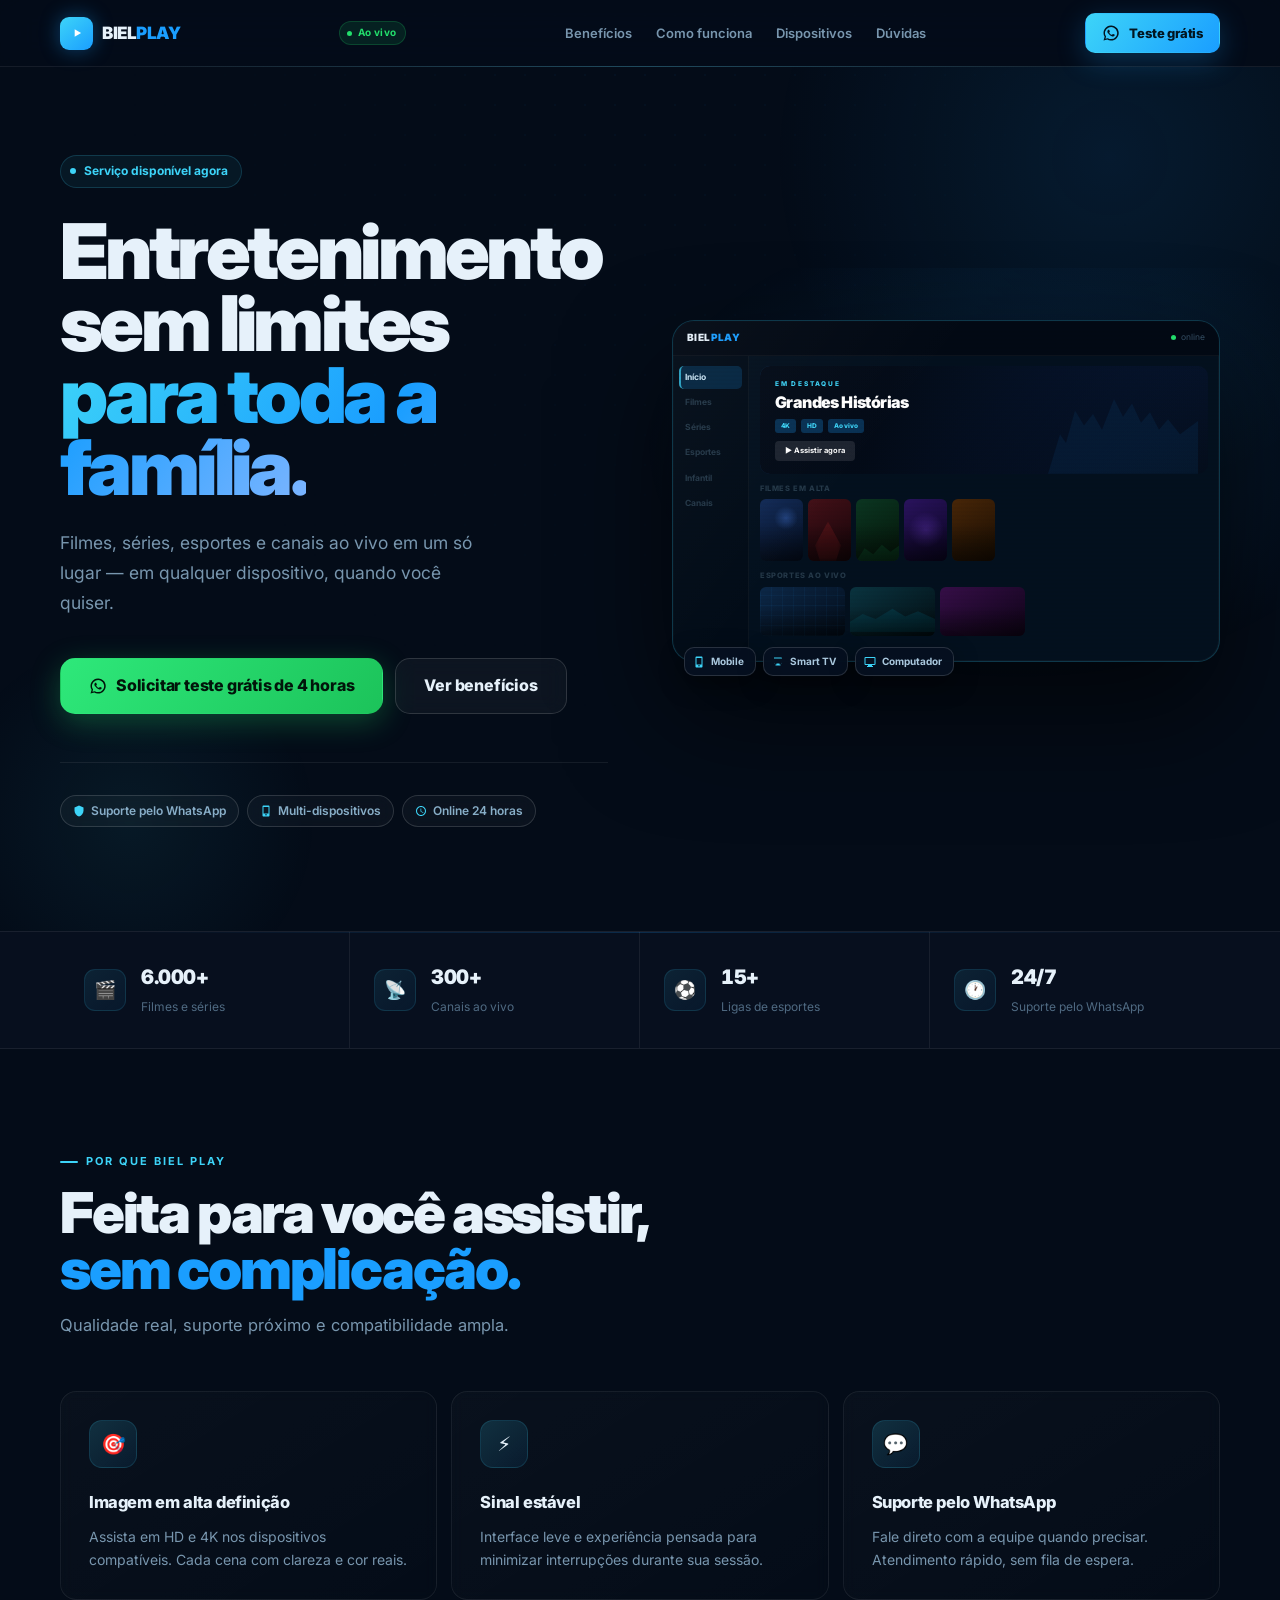
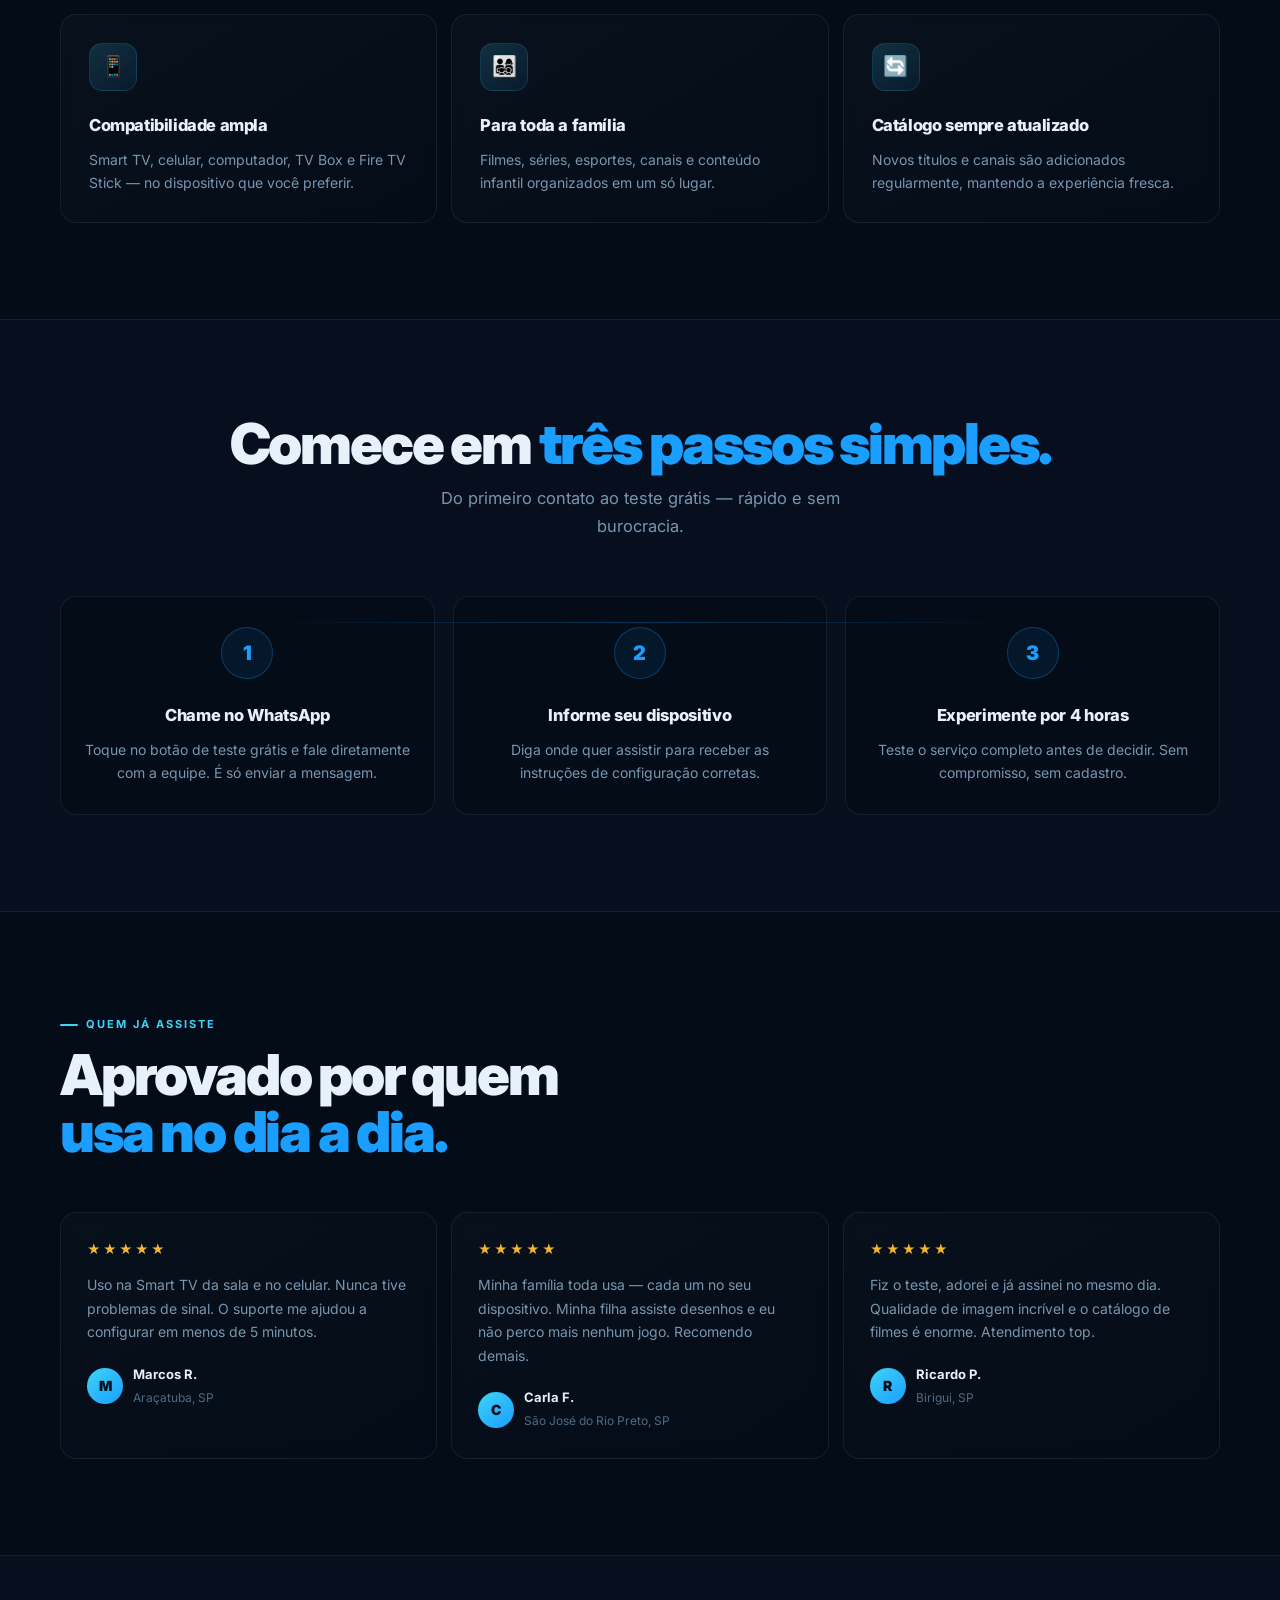
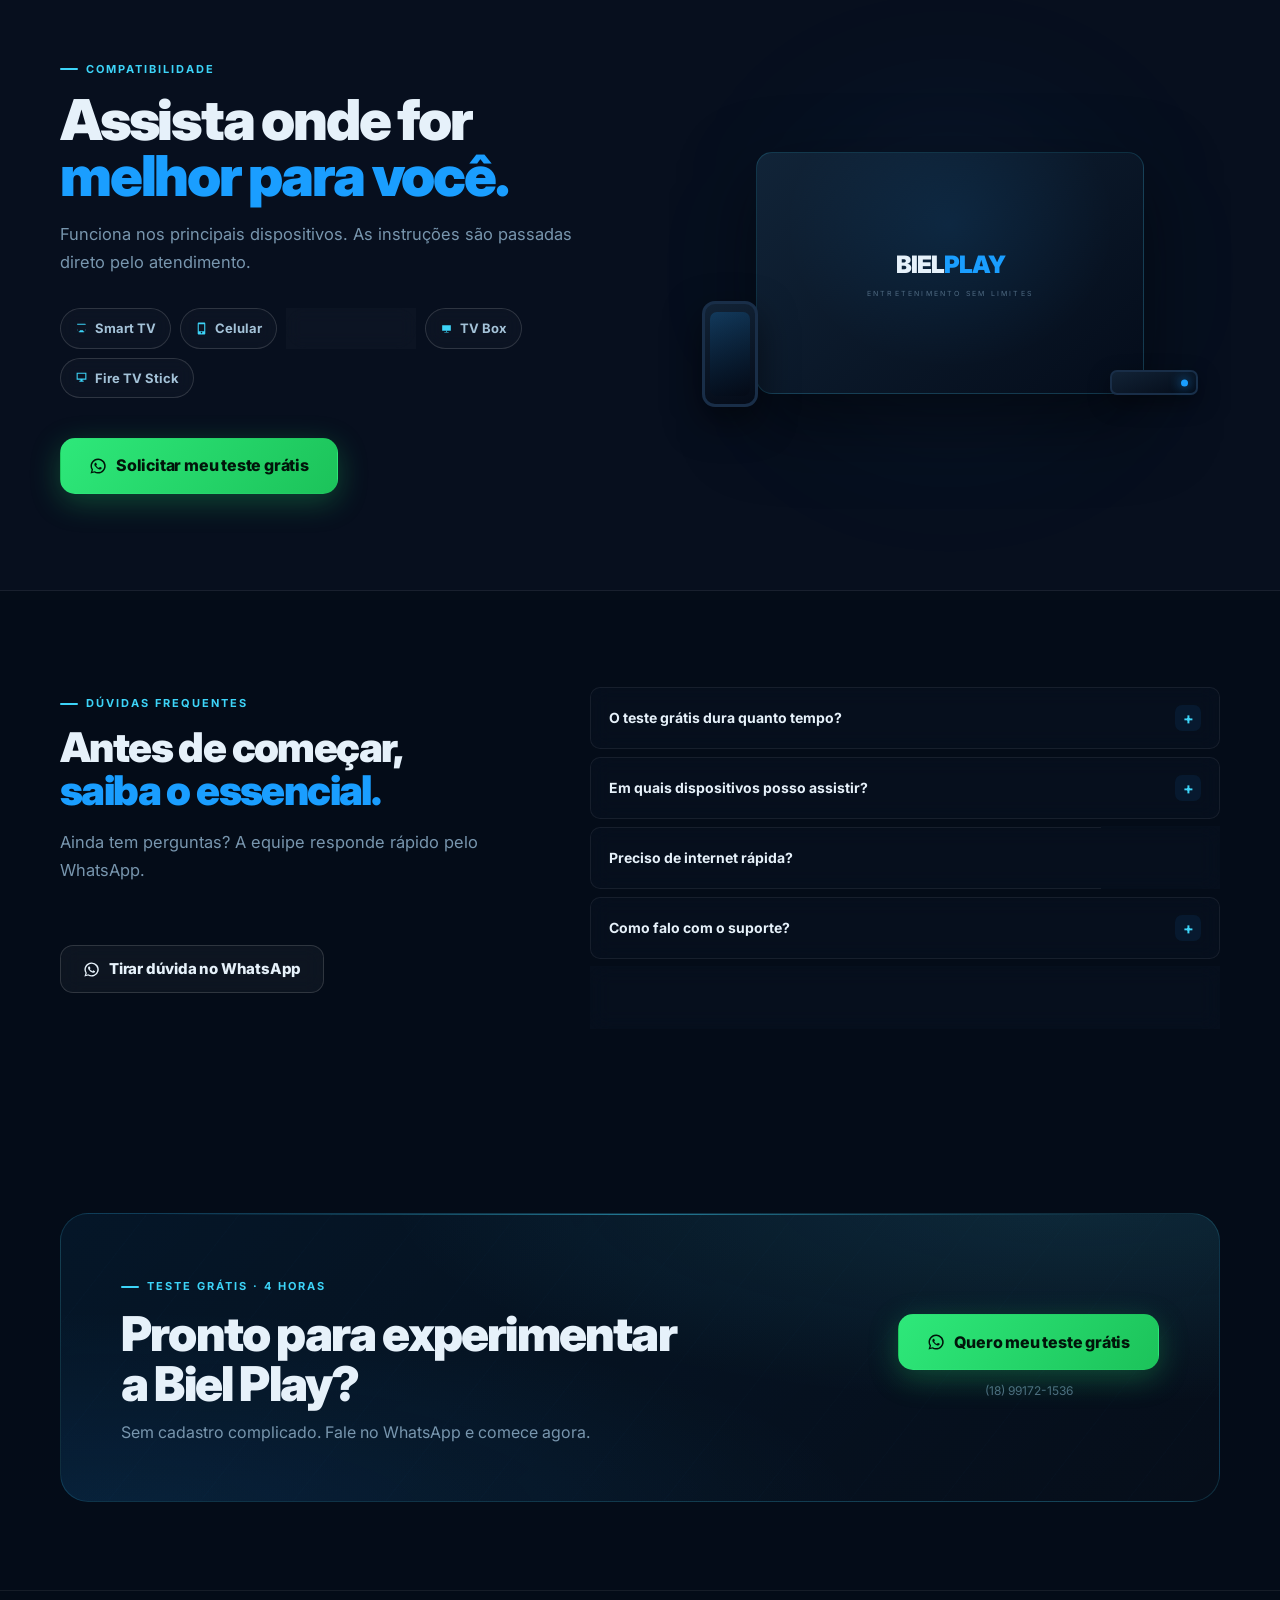
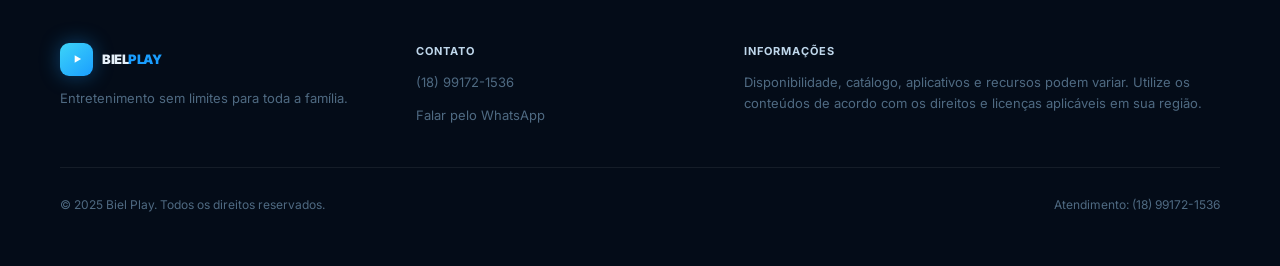
==== index.html @ efb2ec85 "Rename inex.html to index.html" ====
<!doctype html>
<html lang="pt-BR">
<head>
  <meta charset="utf-8">
  <meta name="viewport" content="width=device-width, initial-scale=1">
  <title>Biel Play — Filmes, Séries e Esportes Ao Vivo</title>
  <meta name="description" content="Assista filmes, séries, canais ao vivo e esportes em qualquer dispositivo. Solicite um teste grátis de 4 horas pelo WhatsApp.">
  <meta name="theme-color" content="#040c18">
  <meta name="robots" content="index,follow">
  <meta property="og:type" content="website">
  <meta property="og:title" content="Biel Play — Entretenimento sem limites">
  <meta property="og:description" content="Filmes, séries, esportes e canais ao vivo. Solicite seu teste grátis de 4 horas.">
  <link rel="preconnect" href="https://fonts.googleapis.com">
  <link rel="preconnect" href="https://fonts.gstatic.com" crossorigin>
  <link href="https://fonts.googleapis.com/css2?family=Inter:opsz,wght@14..32,400;14..32,500;14..32,600;14..32,700;14..32,800;14..32,900&display=swap" rel="stylesheet">

  <style>
/* ============================================================
   BIEL PLAY v3 — landing page profissional e tecnológica
   ============================================================ */

/* ── TOKENS ────────────────────────────────────────────────── */
:root {
  --bg:        #040c18;
  --bg2:       #070f1e;
  --bg3:       #0b1626;
  --surface:   rgba(255 255 255 / .038);
  --surface2:  rgba(255 255 255 / .062);
  --line:      rgba(255 255 255 / .07);
  --line2:     rgba(255 255 255 / .14);
  --text:      #e6f1fa;
  --muted:     #4f6a82;
  --muted2:    #7896ae;
  --blue:      #1a9eff;
  --cyan:      #3dd4f8;
  --green:     #22de6c;
  --max:       1160px;
  --r:         16px;
  --r-sm:      10px;
  --r-lg:      24px;
}

/* ── BASE ──────────────────────────────────────────────────── */
*, *::before, *::after { box-sizing: border-box; margin: 0; padding: 0; }
html { scroll-behavior: smooth; }

body {
  min-height: 100dvh;
  background: var(--bg);
  color: var(--text);
  font-family: 'Inter', ui-sans-serif, system-ui, -apple-system, sans-serif;
  font-optical-sizing: auto;
  line-height: 1.55;
  -webkit-font-smoothing: antialiased;
  -moz-osx-font-smoothing: grayscale;
  overflow-x: hidden;
}

a { color: inherit; text-decoration: none; }
img, svg { display: block; max-width: 100%; }
ul, ol { list-style: none; }

/* ── GRID PATTERN (global canvas) ──────────────────────────── */
body::before {
  content: '';
  position: fixed; inset: 0; z-index: 0; pointer-events: none;
  background-image:
    radial-gradient(circle, rgba(26 158 255 / .07) 1px, transparent 1px);
  background-size: 30px 30px;
  mask-image: radial-gradient(ellipse at 50% 0%, rgba(0,0,0,.6) 0%, transparent 60%);
  -webkit-mask-image: radial-gradient(ellipse at 50% 0%, rgba(0,0,0,.6) 0%, transparent 60%);
}

/* ── LAYOUT ────────────────────────────────────────────────── */
.wrap  { width: min(var(--max), 100% - 36px); margin-inline: auto; position: relative; z-index: 2; }
.sec   { padding-block: 96px; position: relative; overflow: hidden; }
.sec-alt { background: var(--bg2); border-block: 1px solid var(--line); }

/* ── TYPE SCALE ────────────────────────────────────────────── */
.h-xl {
  font-size: clamp(46px, 6vw, 80px);
  line-height: .94; letter-spacing: -3.6px; font-weight: 900;
}
.h-lg {
  font-size: clamp(36px, 4.4vw, 58px);
  line-height: 1.0; letter-spacing: -2.2px; font-weight: 900;
}
.h-md {
  font-size: clamp(28px, 3.2vw, 44px);
  line-height: 1.05; letter-spacing: -1.6px; font-weight: 900;
}

.accent { color: var(--blue); }

.sub {
  font-size: 16.5px; color: var(--muted2); line-height: 1.7;
}

/* Gradient text for one headline moment */
.grad {
  background: linear-gradient(125deg, var(--cyan) 0%, var(--blue) 55%, #7eb5ff 100%);
  -webkit-background-clip: text; background-clip: text;
  -webkit-text-fill-color: transparent;
}

/* ── SKIP ──────────────────────────────────────────────────── */
.skip {
  position: fixed; top: 8px; left: 8px; z-index: 999;
  padding: 10px 16px; background: #fff; color: #111;
  border-radius: 8px; font-weight: 700; translate: 0 -200%;
  transition: translate .18s;
}
.skip:focus { translate: 0 0; }

/* ── LIVE PULSE ────────────────────────────────────────────── */
@keyframes pulse-dot {
  0%, 100% { box-shadow: 0 0 0 0 rgba(34 222 108 / .6); }
  60%       { box-shadow: 0 0 0 5px rgba(34 222 108 / 0); }
}

/* ── BUTTONS ───────────────────────────────────────────────── */
.btn {
  display: inline-flex; align-items: center; justify-content: center; gap: 9px;
  min-height: 48px; padding: 0 22px;
  border-radius: 13px; border: 1px solid transparent;
  font-weight: 800; font-size: 15px; letter-spacing: -.2px;
  white-space: nowrap; cursor: pointer;
  transition: transform .2s cubic-bezier(.34,1.56,.64,1), box-shadow .2s, background .2s;
  appearance: none; position: relative; overflow: hidden;
}
.btn::after {
  content: '';
  position: absolute; inset: 0;
  background: linear-gradient(110deg, transparent 40%, rgba(255 255 255 / .1) 50%, transparent 62%);
  translate: -120% 0; pointer-events: none;
  transition: translate .55s ease;
}
.btn:hover::after  { translate: 120% 0; }
.btn:hover         { transform: translateY(-2px); }
.btn:active        { transform: translateY(0); }
.btn:focus-visible { outline: 2px solid rgba(61 212 248 / .55); outline-offset: 3px; }
.btn svg { width: 18px; height: 18px; fill: currentColor; flex-shrink: 0; }

.btn-wpp {
  background: linear-gradient(128deg, #2ee87a, #1cc35a);
  color: #01150a;
  box-shadow: 0 8px 30px rgba(34 222 108 / .28);
}
.btn-wpp:hover { box-shadow: 0 14px 42px rgba(34 222 108 / .42); }

.btn-outline {
  background: var(--surface);
  color: var(--text);
  border-color: var(--line2);
  backdrop-filter: blur(10px);
}
.btn-outline:hover { background: var(--surface2); border-color: rgba(255 255 255 / .22); }

.btn-blue {
  background: linear-gradient(128deg, var(--cyan), var(--blue));
  color: #021520;
  box-shadow: 0 8px 28px rgba(26 158 255 / .26);
}
.btn-blue:hover { box-shadow: 0 12px 38px rgba(26 158 255 / .4); }

.btn-lg { min-height: 56px; padding-inline: 28px; font-size: 16px; border-radius: 15px; }
.btn-sm { min-height: 40px; padding-inline: 16px; font-size: 13px; border-radius: 10px; }


/* ============================================================
   HEADER
============================================================ */
.site-header {
  position: sticky; top: 0; z-index: 60;
  background: rgba(4 12 24 / .78);
  backdrop-filter: blur(26px) saturate(180%);
  -webkit-backdrop-filter: blur(26px) saturate(180%);
  border-bottom: 1px solid var(--line);
}
/* Subtle glow under header */
.site-header::after {
  content: '';
  position: absolute; bottom: -1px; left: 8%; right: 8%;
  height: 1px;
  background: linear-gradient(90deg, transparent, rgba(61 212 248 / .25), transparent);
  pointer-events: none;
}

.nav {
  display: flex; align-items: center;
  justify-content: space-between; gap: 24px;
  height: 66px;
}

.brand {
  display: flex; align-items: center; gap: 9px;
  flex-shrink: 0;
  font-size: 17px; font-weight: 900; letter-spacing: -.5px;
}
.brand-icon {
  width: 33px; height: 33px; border-radius: 9px;
  display: grid; place-items: center; flex-shrink: 0;
  background: linear-gradient(140deg, var(--cyan), var(--blue));
  box-shadow: 0 0 20px rgba(26 158 255 / .38);
}
.brand-icon svg { width: 14px; fill: #fff; }
.brand-name { color: var(--text); }
.brand-name span { color: var(--blue); }

/* Live indicator */
.header-live {
  display: inline-flex; align-items: center; gap: 6px;
  padding: 3px 9px 3px 7px;
  border-radius: 999px;
  background: rgba(34 222 108 / .1);
  border: 1px solid rgba(34 222 108 / .2);
  font-size: 10px; font-weight: 700; color: var(--green); letter-spacing: .3px;
}
.header-live-dot {
  width: 5px; height: 5px; border-radius: 50%;
  background: var(--green);
  animation: pulse-dot 2s ease infinite;
}

.main-nav { display: flex; gap: 24px; align-items: center; }
.main-nav a {
  font-size: 13px; font-weight: 600; color: var(--muted2);
  transition: color .15s; position: relative;
}
.main-nav a::after {
  content: ''; position: absolute; bottom: -2px; inset-inline: 0;
  height: 1px; background: var(--cyan);
  scale: 0 1; transform-origin: left; transition: scale .2s;
}
.main-nav a:hover { color: var(--text); }
.main-nav a:hover::after { scale: 1 1; }

@media (max-width: 880px) { .main-nav, .header-live { display: none; } }
@media (max-width: 540px) { .site-header .btn-sm { display: none; } }


/* ============================================================
   HERO
============================================================ */
.hero {
  padding-top: 88px; padding-bottom: 104px;
  position: relative; overflow: hidden;
}

/* Atmospheric blobs — one orchestrated glow, not decoration on every element */
.hero-glow-a {
  position: absolute; pointer-events: none; z-index: 0;
  width: 700px; height: 700px; border-radius: 50%;
  background: radial-gradient(circle, rgba(26 158 255 / .1) 0%, transparent 68%);
  top: -260px; right: -180px;
  animation: float-a 20s ease-in-out infinite;
}
.hero-glow-b {
  position: absolute; pointer-events: none; z-index: 0;
  width: 380px; height: 380px; border-radius: 50%;
  background: radial-gradient(circle, rgba(61 212 248 / .065) 0%, transparent 70%);
  bottom: -80px; left: -60px;
  animation: float-b 26s ease-in-out infinite;
}
@keyframes float-a { 0%,100%{translate:0 0} 50%{translate:-30px 50px} }
@keyframes float-b { 0%,100%{translate:0 0} 50%{translate:50px -40px} }

.hero-grid {
  position: relative; z-index: 2;
  display: grid;
  grid-template-columns: 1fr 1fr;
  gap: 64px; align-items: center;
}

/* ── Hero copy ── */
.hero-copy { display: flex; flex-direction: column; }

/* Status chip — the "live" entry point */
.hero-status {
  display: inline-flex; align-items: center; gap: 8px;
  padding: 6px 13px 6px 9px;
  background: rgba(61 212 248 / .06);
  border: 1px solid rgba(61 212 248 / .18);
  border-radius: 999px;
  font-size: 12px; font-weight: 700; color: var(--cyan);
  margin-bottom: 28px; width: fit-content;
}
.status-dot {
  width: 6px; height: 6px; border-radius: 50%;
  background: var(--cyan);
  animation: pulse-dot 2.4s ease infinite;
}

.hero-h1 { margin-bottom: 24px; }

.hero-lead {
  font-size: 17.5px; color: var(--muted2);
  max-width: 420px; line-height: 1.7;
  margin-bottom: 40px;
}

.hero-ctas { display: flex; flex-wrap: wrap; gap: 12px; margin-bottom: 48px; }

/* Trust row */
.trust {
  display: flex; flex-wrap: wrap; gap: 8px;
  padding-top: 32px;
  border-top: 1px solid var(--line);
}
.badge {
  display: inline-flex; align-items: center; gap: 6px;
  padding: 6px 12px; border-radius: 999px;
  background: rgba(255 255 255 / .03);
  border: 1px solid var(--line2);
  font-size: 12px; font-weight: 600; color: #88aec8;
  backdrop-filter: blur(8px);
}
.badge svg { width: 12px; fill: var(--cyan); flex-shrink: 0; }

/* ── Hero visual ── */
.hero-visual { position: relative; }

.tv-glow {
  position: absolute; inset: -15%; z-index: 0;
  background: radial-gradient(ellipse at 60% 40%, rgba(26 158 255 / .11), transparent 62%);
  pointer-events: none;
}

.tv {
  position: relative; z-index: 2;
  width: 100%; aspect-ratio: 16/10;
  border-radius: 22px;
  background: #03101e;
  border: 1px solid rgba(61 212 248 / .2);
  box-shadow: 0 52px 110px rgba(0 0 0 / .6), 0 0 0 1px rgba(255 255 255 / .03) inset;
  overflow: hidden;
}
/* Scanline texture — very subtle */
.tv::before {
  content: '';
  position: absolute; inset: 0; z-index: 20; pointer-events: none;
  background: repeating-linear-gradient(
    180deg, transparent, transparent 2px, rgba(0 0 0 / .028) 2px, rgba(0 0 0 / .028) 4px
  );
}
/* Corner glare */
.tv::after {
  content: '';
  position: absolute; inset: 0; z-index: 10; pointer-events: none;
  background: linear-gradient(128deg, rgba(255 255 255 / .03) 0%, transparent 38%);
}

/* ── Streaming UI inside TV ── */
.ui { height: 100%; display: flex; flex-direction: column; }

.ui-top {
  display: flex; align-items: center; justify-content: space-between;
  height: 35px; padding-inline: 14px; flex-shrink: 0;
  background: rgba(2 7 16 / .7);
  border-bottom: 1px solid rgba(255 255 255 / .04);
}
.ui-logo { font-size: 10px; font-weight: 900; letter-spacing: .4px; }
.ui-logo span { color: var(--blue); }
.ui-status-row { display: flex; align-items: center; gap: 5px; font-size: 8.5px; color: #354f64; }
.ui-live-dot { width: 5px; height: 5px; border-radius: 50%; background: var(--green); animation: pulse-dot 2s ease infinite; }

.ui-body { display: flex; flex: 1; min-height: 0; }

.ui-nav {
  width: 76px; flex-shrink: 0;
  background: rgba(2 7 16 / .45);
  border-right: 1px solid rgba(255 255 255 / .04);
  padding: 10px 6px;
  display: flex; flex-direction: column; gap: 2px;
}
.ui-nav-item {
  padding: 5px 6px; border-radius: 5px;
  font-size: 8.5px; font-weight: 700; color: #243848;
}
.ui-nav-item.is-active {
  color: #cde8f8;
  background: rgba(26 158 255 / .18);
  border-left: 2px solid rgba(61 212 248 / .7);
  padding-left: 4px;
}

.ui-main {
  flex: 1; padding: 10px 11px;
  display: flex; flex-direction: column; gap: 9px;
  overflow: hidden;
}

.ui-hero {
  position: relative; flex-shrink: 0;
  height: 108px; border-radius: 10px; overflow: hidden;
}
.ui-hero::before {
  content: '';
  position: absolute; inset: 0; z-index: 0;
  background:
    linear-gradient(108deg, rgba(3 10 22 / .97) 28%, rgba(3 10 22 / .5) 65%, transparent 100%),
    linear-gradient(145deg, #0c2c4e, #07193a, #040d1b);
}
/* Skyline silhouette */
.ui-hero::after {
  content: '';
  position: absolute; z-index: 1; bottom: 0; right: 10px;
  width: 150px; height: 88px;
  background: rgba(26 158 255 / .07);
  clip-path: polygon(0 100%, 8% 55%, 12% 65%, 18% 28%, 24% 45%, 30% 32%, 36% 50%, 44% 15%, 50% 35%, 56% 20%, 62% 42%, 68% 30%, 74% 50%, 80% 38%, 88% 55%, 100% 40%, 100% 100%);
}
.ui-hero-info {
  position: relative; z-index: 2;
  padding: 13px 15px; height: 100%;
  display: flex; flex-direction: column; justify-content: center;
}
.ui-hero-tag {
  font-size: 6.5px; font-weight: 800; letter-spacing: 1.8px;
  color: var(--cyan); text-transform: uppercase; margin-bottom: 5px;
}
.ui-hero-title {
  font-size: 16px; font-weight: 900; letter-spacing: -.6px;
  color: #fff; margin-bottom: 8px; line-height: 1.1;
}
.ui-hero-meta { display: flex; gap: 5px; margin-bottom: 8px; }
.ui-badge {
  font-size: 6.5px; padding: 2px 6px; border-radius: 3px;
  background: rgba(26 158 255 / .26); color: var(--cyan);
  font-weight: 800;
}
.ui-play {
  display: inline-flex; align-items: center; gap: 5px;
  background: rgba(255 255 255 / .1); border-radius: 4px;
  padding: 4px 10px; font-size: 7.5px; font-weight: 700; color: #fff;
  width: fit-content;
}

.ui-row { display: flex; flex-direction: column; gap: 5px; }
.ui-row-label { font-size: 7.5px; font-weight: 800; color: #243848; letter-spacing: .6px; }
.ui-thumbs { display: flex; gap: 5px; }

.thumb {
  flex-shrink: 0; border-radius: 6px; overflow: hidden; position: relative;
}
.thumb::after {
  content: '';
  position: absolute; inset: 0;
  background: linear-gradient(180deg, transparent 40%, rgba(0 0 0 / .5) 100%);
}
.th-p { width: 43px; height: 62px; }
.th-l { width: 85px; height: 49px; }

.tc1 { background: linear-gradient(148deg, #122b58 0%, #040e20 100%); }
.tc2 { background: linear-gradient(148deg, #441018 0%, #140408 100%); }
.tc3 { background: linear-gradient(148deg, #0b3622 0%, #041508 100%); }
.tc4 { background: linear-gradient(148deg, #2a135e 0%, #090420 100%); }
.tc5 { background: linear-gradient(148deg, #482608 0%, #180d02 100%); }
.tc6 { background: linear-gradient(148deg, #0c2848 0%, #030c18 100%); }
.tc7 { background: linear-gradient(148deg, #0a3440 0%, #020d12 100%); }
.tc8 { background: linear-gradient(148deg, #360e48 0%, #0e0316 100%); }

.tc1::before { content:''; position:absolute; top:7px; right:5px; width:24px; height:24px; border-radius:50%; background:radial-gradient(circle, rgba(80 140 255 / .3) 0%, transparent 70%); }
.tc2::before { content:''; position:absolute; bottom:0; left:7px; width:26px; height:40px; background:rgba(255 60 60 / .14); clip-path:polygon(50% 0%, 100% 60%, 80% 100%, 20% 100%, 0 60%); filter:blur(2px); }
.tc3::before { content:''; position:absolute; bottom:0; left:0; right:0; height:24px; background:rgba(30 180 100 / .16); clip-path:polygon(0 100%, 20% 45%, 40% 70%, 60% 30%, 80% 60%, 100% 35%, 100% 100%); }
.tc4::before { content:''; position:absolute; top:50%; left:50%; translate:-50% -50%; width:36px; height:36px; border-radius:50%; background:radial-gradient(circle, rgba(140 80 255 / .26) 0%, transparent 70%); }
.tc6::before { content:''; position:absolute; inset:0; background:repeating-linear-gradient(90deg, rgba(26 158 255 / .05) 0px, rgba(26 158 255 / .05) 1px, transparent 1px, transparent 11px), repeating-linear-gradient(0deg, rgba(26 158 255 / .05) 0px, rgba(26 158 255 / .05) 1px, transparent 1px, transparent 10px); }
.tc7::before { content:''; position:absolute; bottom:4px; left:0; right:0; height:26px; background:rgba(0 160 200 / .14); clip-path:polygon(0 60%, 15% 30%, 30% 50%, 50% 10%, 65% 40%, 80% 20%, 100% 50%, 100% 100%, 0 100%); }

/* Device chips floating below TV */
.hero-chips {
  position: absolute; z-index: 3;
  bottom: -14px; left: 12px;
  display: flex; gap: 7px;
}
.chip {
  display: flex; align-items: center; gap: 6px;
  padding: 6px 11px 6px 8px;
  background: rgba(6 16 32 / .94);
  border: 1px solid var(--line2);
  border-radius: 10px;
  font-size: 10px; font-weight: 700; color: #aac8de;
  backdrop-filter: blur(14px);
  box-shadow: 0 8px 24px rgba(0 0 0 / .4);
}
.chip svg { width: 12px; fill: var(--cyan); }

/* ── Hero responsive ── */
@media (max-width: 900px) {
  .hero { padding-top: 60px; padding-bottom: 80px; }
  .hero-grid { grid-template-columns: 1fr; gap: 52px; }
  .hero-copy { align-items: center; text-align: center; }
  .hero-status { margin-inline: auto; }
  .hero-lead { margin-inline: auto; }
  .hero-ctas { justify-content: center; }
  .trust { justify-content: center; }
  .hero-visual { max-width: 560px; width: 100%; margin-inline: auto; }
  .hero-chips { display: none; }
}
@media (max-width: 560px) {
  .hero { padding-bottom: 60px; }
  .hero-ctas { flex-direction: column; }
  .hero-ctas .btn { width: 100%; }
  .trust { gap: 6px; }
}


/* ============================================================
   STATS STRIP
============================================================ */
.stats-strip {
  border-block: 1px solid var(--line);
  background: var(--bg2);
  position: relative;
}
/* Horizontal accent line */
.stats-strip::before {
  content: '';
  position: absolute; top: 0; left: 10%; right: 10%; height: 1px;
  background: linear-gradient(90deg, transparent, rgba(26 158 255 / .2), transparent);
}

.stats-grid {
  display: grid;
  grid-template-columns: repeat(4, 1fr);
}
.stat {
  padding: 30px 24px;
  display: flex; align-items: center; gap: 15px;
  border-right: 1px solid var(--line);
}
.stat:last-child { border-right: 0; }

.stat-icon {
  width: 42px; height: 42px; border-radius: 11px;
  display: grid; place-items: center; flex-shrink: 0;
  background: linear-gradient(140deg, rgba(61 212 248 / .1), rgba(26 158 255 / .06));
  border: 1px solid rgba(61 212 248 / .12);
  font-size: 18px;
}
.stat-val {
  display: block; font-size: 20px; font-weight: 900;
  color: var(--text); letter-spacing: -.5px;
  font-variant-numeric: tabular-nums;
}
.stat small { font-size: 12px; color: var(--muted); }

@media (max-width: 720px) {
  .stats-grid { grid-template-columns: 1fr 1fr; }
  .stat:nth-child(2) { border-right: 0; }
  .stat:nth-child(3), .stat:nth-child(4) { border-top: 1px solid var(--line); }
  .stat:nth-child(4) { border-right: 0; }
}
@media (max-width: 440px) {
  .stats-grid { grid-template-columns: 1fr; }
  .stat { border-right: 0; border-top: 1px solid var(--line); }
  .stat:first-child { border-top: 0; }
}


/* ============================================================
   BENEFITS
============================================================ */
.section-header { margin-bottom: 52px; }
.section-header .sub { margin-top: 14px; max-width: 460px; }

.section-label {
  display: inline-flex; align-items: center; gap: 8px;
  font-size: 11px; font-weight: 700; color: var(--cyan);
  letter-spacing: 2px; text-transform: uppercase;
  margin-bottom: 14px;
}
.section-label::before {
  content: ''; width: 18px; height: 2px; border-radius: 2px;
  background: currentColor; flex-shrink: 0;
}

.benefits-grid {
  display: grid;
  grid-template-columns: repeat(3, 1fr);
  gap: 14px;
}

.ben {
  padding: 28px;
  border-radius: var(--r);
  border: 1px solid var(--line);
  background: linear-gradient(148deg, rgba(255 255 255 / .022), rgba(255 255 255 / .005));
  transition: border-color .25s, box-shadow .25s, translate .25s cubic-bezier(.34,1.56,.64,1);
  backdrop-filter: blur(6px);
  position: relative; overflow: hidden;
}
/* Card inner glow — only shows on hover, so it feels earned */
.ben::before {
  content: '';
  position: absolute; top: 0; left: 0; right: 0;
  height: 1px;
  background: linear-gradient(90deg, transparent, rgba(61 212 248 / .3), transparent);
  opacity: 0; transition: opacity .3s;
}
.ben:hover { border-color: rgba(26 158 255 / .26); box-shadow: 0 20px 52px rgba(0 0 0 / .25); translate: 0 -4px; }
.ben:hover::before { opacity: 1; }

.ben-icon {
  width: 48px; height: 48px; border-radius: 13px;
  display: grid; place-items: center;
  background: linear-gradient(140deg, rgba(61 212 248 / .16), rgba(26 158 255 / .08));
  border: 1px solid rgba(61 212 248 / .14);
  font-size: 20px;
  margin-bottom: 22px;
}
.ben h3 { font-size: 16.5px; font-weight: 800; margin-bottom: 9px; letter-spacing: -.4px; }
.ben p  { font-size: 14px; color: var(--muted2); line-height: 1.65; }

@media (max-width: 880px) { .benefits-grid { grid-template-columns: 1fr 1fr; } }
@media (max-width: 500px) { .benefits-grid { grid-template-columns: 1fr; } }


/* ============================================================
   HOW IT WORKS
============================================================ */
.steps-head { text-align: center; margin-bottom: 56px; }
.steps-head .sub { margin-inline: auto; max-width: 480px; margin-top: 12px; }

.steps-grid {
  display: grid;
  grid-template-columns: repeat(3, 1fr);
  gap: 18px; position: relative;
}
.steps-grid::before {
  content: '';
  position: absolute; top: 26px;
  left: calc(100% / 6); right: calc(100% / 6);
  height: 1px;
  background: linear-gradient(90deg, transparent, rgba(26 158 255 / .28), transparent);
}

.step {
  padding: 30px 22px;
  border-radius: var(--r);
  border: 1px solid var(--line);
  background: var(--bg);
  transition: border-color .2s, box-shadow .2s;
}
.step:hover { border-color: rgba(26 158 255 / .2); box-shadow: 0 10px 36px rgba(0 0 0 / .2); }

.step-num {
  width: 52px; height: 52px; border-radius: 50%;
  display: grid; place-items: center;
  border: 1px solid rgba(26 158 255 / .28);
  background: rgba(26 158 255 / .08);
  color: var(--blue); font-size: 20px; font-weight: 900;
  margin: 0 auto 24px;
}
.step h3 { font-size: 16.5px; font-weight: 800; margin-bottom: 9px; text-align: center; letter-spacing: -.3px; }
.step p  { font-size: 14px; color: var(--muted2); text-align: center; line-height: 1.65; }

@media (max-width: 720px) {
  .steps-grid { grid-template-columns: 1fr; gap: 10px; }
  .steps-grid::before { display: none; }
  .step { display: flex; gap: 18px; align-items: flex-start; }
  .step-num { flex-shrink: 0; margin: 0; }
  .step h3, .step p { text-align: left; }
}


/* ============================================================
   TESTIMONIALS
============================================================ */
.testi-grid {
  display: grid;
  grid-template-columns: repeat(3, 1fr);
  gap: 14px;
}

.testi {
  padding: 26px;
  border-radius: var(--r);
  border: 1px solid var(--line);
  background: linear-gradient(148deg, rgba(255 255 255 / .02), rgba(255 255 255 / .004));
  backdrop-filter: blur(8px);
  transition: border-color .22s, translate .22s cubic-bezier(.34,1.56,.64,1);
}
.testi:hover { border-color: rgba(26 158 255 / .2); translate: 0 -3px; }

.stars {
  display: flex; gap: 2px; margin-bottom: 14px;
}
.star { color: #f4b830; font-size: 13px; }

.testi-text {
  font-size: 14px; color: var(--muted2); line-height: 1.68;
  margin-bottom: 20px;
}

.testi-author { display: flex; align-items: center; gap: 10px; }
.testi-av {
  width: 36px; height: 36px; border-radius: 50%;
  background: linear-gradient(140deg, var(--cyan), var(--blue));
  display: grid; place-items: center;
  font-size: 14px; font-weight: 900; color: #02111f;
  flex-shrink: 0;
}
.testi-info strong { display: block; font-size: 13px; font-weight: 700; }
.testi-info small  { font-size: 12px; color: var(--muted); }

@media (max-width: 880px) { .testi-grid { grid-template-columns: 1fr 1fr; } }
@media (max-width: 520px) { .testi-grid { grid-template-columns: 1fr; } }


/* ============================================================
   DEVICES
============================================================ */
.devices-grid {
  display: grid;
  grid-template-columns: 1fr 1fr;
  gap: 80px; align-items: center;
}

.devices-copy .h-lg { margin-bottom: 16px; }
.devices-copy .sub  { margin-bottom: 32px; }

.dev-chips { display: flex; flex-wrap: wrap; gap: 9px; margin-bottom: 40px; }
.dev-chip {
  display: flex; align-items: center; gap: 7px;
  padding: 9px 14px; border-radius: 999px;
  border: 1px solid var(--line2);
  background: rgba(255 255 255 / .022);
  font-size: 13px; font-weight: 700; color: #a4c2d8;
  backdrop-filter: blur(8px);
  transition: border-color .18s, background .18s;
}
.dev-chip:hover {
  border-color: rgba(61 212 248 / .3);
  background: rgba(61 212 248 / .06);
}
.dev-chip svg { width: 13px; fill: var(--cyan); }

/* Device visual */
.dev-stage {
  position: relative;
  display: flex; align-items: center; justify-content: center;
  padding: 28px;
}
.dev-glow {
  position: absolute; z-index: 0;
  width: 280px; height: 280px; border-radius: 50%;
  background: rgba(26 158 255 / .08); filter: blur(85px);
}
.dev-tv {
  position: relative; z-index: 2;
  width: 80%; aspect-ratio: 16/10;
  border-radius: 16px;
  background: linear-gradient(140deg, #112438, #040c1a);
  border: 1px solid rgba(61 212 248 / .17);
  box-shadow: 0 28px 72px rgba(0 0 0 / .5);
  overflow: hidden;
}
.dev-tv-inner {
  height: 100%;
  display: grid; place-items: center; align-content: center; gap: 6px;
  background: radial-gradient(ellipse at 50% 30%, rgba(26 158 255 / .1), transparent 60%);
}
.dev-tv-logo { font-size: 24px; font-weight: 900; letter-spacing: -1px; }
.dev-tv-logo span { color: var(--blue); }
.dev-tv-sub  { font-size: 7px; letter-spacing: 2.2px; color: var(--muted); text-transform: uppercase; }

.dev-phone {
  position: absolute; z-index: 3;
  left: 4%; bottom: 5%;
  width: 56px; height: 106px; border-radius: 13px;
  background: linear-gradient(160deg, #122336, #040b18);
  border: 3px solid #192e48;
  box-shadow: 0 14px 36px rgba(0 0 0 / .5);
  overflow: hidden;
}
.dev-phone::after {
  content: '';
  position: absolute; inset: 8px 5px; border-radius: 7px;
  background: linear-gradient(160deg, rgba(26 158 255 / .2), rgba(4 10 22 / .9));
}
.dev-box {
  position: absolute; z-index: 3;
  right: 4%; bottom: 9%;
  width: 88px; height: 25px; border-radius: 7px;
  background: linear-gradient(160deg, #122336, #040b18);
  border: 2px solid #192e48;
  box-shadow: 0 8px 22px rgba(0 0 0 / .4);
}
.dev-box::after {
  content: '';
  position: absolute; right: 8px; top: 50%; translate: 0 -50%;
  width: 7px; height: 7px; border-radius: 50%;
  background: var(--blue);
  box-shadow: 0 0 12px var(--blue);
  animation: blink 3s ease-in-out infinite;
}
@keyframes blink { 0%,100%{opacity:1} 50%{opacity:.3} }

@media (max-width: 880px) {
  .devices-grid { grid-template-columns: 1fr; gap: 52px; }
  .devices-copy { text-align: center; }
  .devices-copy .section-label { justify-content: center; display: flex; }
  .dev-chips { justify-content: center; }
  .devices-copy .sub { margin-inline: auto; }
  .devices-copy .btn { width: 100%; max-width: 360px; margin-inline: auto; display: flex; }
}


/* ============================================================
   FAQ
============================================================ */
.faq-layout {
  display: grid;
  grid-template-columns: 5fr 7fr;
  gap: 80px; align-items: start;
}

.faq-aside .h-md { margin-bottom: 16px; }
.faq-aside .sub  { margin-bottom: 36px; }

.faq-list { display: flex; flex-direction: column; gap: 8px; }

details {
  border-radius: var(--r-sm);
  border: 1px solid var(--line);
  background: rgba(8 18 34 / .5);
  backdrop-filter: blur(10px);
  overflow: hidden;
  transition: border-color .2s;
}
details:hover { border-color: var(--line2); }
details[open] { border-color: rgba(26 158 255 / .22); }

summary {
  padding: 17px 18px;
  display: flex; align-items: center; justify-content: space-between; gap: 14px;
  cursor: pointer; font-weight: 700; font-size: 14px;
  list-style: none; user-select: none;
}
summary::-webkit-details-marker { display: none; }

.faq-toggle {
  width: 26px; height: 26px; flex-shrink: 0;
  border-radius: 7px;
  display: grid; place-items: center;
  background: rgba(26 158 255 / .08);
  color: var(--cyan); font-size: 16px;
  transition: background .2s, rotate .22s cubic-bezier(.34,1.56,.64,1);
}
.faq-toggle::before { content: '+'; line-height: 1; }
details[open] .faq-toggle { rotate: 45deg; background: rgba(26 158 255 / .18); }

details p {
  padding: 0 18px 16px;
  font-size: 14px; color: var(--muted2); line-height: 1.7;
}

@media (max-width: 880px) {
  .faq-layout { grid-template-columns: 1fr; gap: 32px; }
  .faq-aside { text-align: center; }
  .faq-aside .section-label { justify-content: center; display: flex; }
}


/* ============================================================
   FINAL CTA
============================================================ */
.cta-sec { padding-block: 88px; }

.cta-card {
  border-radius: 28px;
  padding: 56px 60px;
  display: flex; align-items: center;
  justify-content: space-between; gap: 48px;
  background:
    radial-gradient(ellipse at 88% -5%, rgba(61 212 248 / .13), transparent 48%),
    radial-gradient(ellipse at 5% 105%, rgba(26 158 255 / .1), transparent 48%),
    linear-gradient(135deg, rgba(26 158 255 / .07), rgba(255 255 255 / .01));
  border: 1px solid rgba(61 212 248 / .16);
  position: relative; overflow: hidden;
}
/* Top shimmer line */
.cta-card::before {
  content: '';
  position: absolute; top: 0; left: 8%; right: 8%;
  height: 1px;
  background: linear-gradient(90deg, transparent, rgba(61 212 248 / .5), transparent);
}
/* Diagonal texture */
.cta-card::after {
  content: '';
  position: absolute; inset: 0; pointer-events: none;
  background: repeating-linear-gradient(
    -52deg, transparent, transparent 72px,
    rgba(26 158 255 / .012) 72px, rgba(26 158 255 / .012) 73px
  );
}

.cta-text .section-label { margin-bottom: 14px; }
.cta-text h2 {
  font-size: clamp(30px, 4vw, 48px);
  letter-spacing: -1.8px; font-weight: 900;
  margin-bottom: 12px; line-height: 1.03;
}
.cta-text p { color: var(--muted2); font-size: 16px; }

.cta-actions {
  display: flex; flex-direction: column;
  gap: 12px; align-items: center; flex-shrink: 0;
}
.cta-number { font-size: 12px; color: var(--muted); }

@media (max-width: 820px) {
  .cta-card { flex-direction: column; align-items: flex-start; padding: 36px 28px; }
  .cta-actions { width: 100%; align-items: flex-start; }
  .cta-actions .btn { width: 100%; }
}


/* ============================================================
   FOOTER
============================================================ */
.site-footer {
  border-top: 1px solid var(--line);
  padding: 52px 0 100px;
}

.footer-grid {
  display: grid;
  grid-template-columns: 1.1fr 1fr 1.7fr;
  gap: 48px; margin-bottom: 40px;
}
.footer-col { display: flex; flex-direction: column; gap: 12px; }
.footer-heading {
  font-size: 11px; font-weight: 700; color: #c0d8ec;
  letter-spacing: 1px; text-transform: uppercase;
}
.footer-col p, .footer-col a, .footer-col small {
  font-size: 13px; color: var(--muted); line-height: 1.65;
}
.footer-col a { transition: color .15s; }
.footer-col a:hover { color: var(--text); }

.footer-bottom {
  padding-top: 28px; border-top: 1px solid var(--line);
  display: flex; align-items: center; justify-content: space-between;
  font-size: 12px; color: var(--muted);
}

@media (max-width: 720px) {
  .footer-grid { grid-template-columns: 1fr; gap: 28px; }
  .site-footer { padding-bottom: 130px; }
  .footer-bottom { flex-direction: column; gap: 6px; text-align: center; }
}
@media (min-width: 841px) { .site-footer { padding-bottom: 52px; } }


/* ============================================================
   FLOATING CTA (mobile)
============================================================ */
.float-cta {
  display: none;
  position: fixed;
  bottom: 14px; inset-inline: 14px;
  z-index: 80;
  min-height: 58px;
  border-radius: 17px;
  align-items: center; justify-content: center; gap: 10px;
  background: linear-gradient(128deg, #2ee87a, #1cc358);
  color: #01130a;
  box-shadow: 0 16px 48px rgba(34 222 108 / .38), 0 1px 0 rgba(255 255 255 / .22) inset;
  font-weight: 900; font-size: 16px;
  border: none; cursor: pointer; text-decoration: none;
}
.float-cta svg { width: 20px; fill: currentColor; flex-shrink: 0; }
@media (max-width: 840px) { .float-cta { display: flex; } }


/* ============================================================
   REDUCED MOTION
============================================================ */
@media (prefers-reduced-motion: reduce) {
  html { scroll-behavior: auto; }
  .hero-glow-a, .hero-glow-b,
  .header-live-dot, .status-dot,
  .ui-live-dot, .dev-box::after { animation: none !important; }
  *, *::before, *::after {
    transition-duration: .01ms !important;
    animation-duration: .01ms !important;
  }
}

/* ── Counter number style ──────────────────────────────────── */
.count-num { font-variant-numeric: tabular-nums; }
  </style>
</head>
<body>
  <a class="skip" href="#main">Ir para o conteúdo</a>

  <!-- ══════════════════════════════════════════
       HEADER
  ═══════════════════════════════════════════ -->
  <header class="site-header">
    <div class="wrap nav">

      <a class="brand" href="#" aria-label="Biel Play — início">
        <span class="brand-icon" aria-hidden="true">
          <svg viewBox="0 0 24 24"><path d="M8 5.5L19 12 8 18.5V5.5Z"/></svg>
        </span>
        <span class="brand-name">BIEL<span>PLAY</span></span>
      </a>

      <div class="header-live" aria-hidden="true">
        <span class="header-live-dot"></span>
        Ao vivo
      </div>

      <nav class="main-nav" aria-label="Navegação principal">
        <a href="#beneficios">Benefícios</a>
        <a href="#como-funciona">Como funciona</a>
        <a href="#dispositivos">Dispositivos</a>
        <a href="#faq">Dúvidas</a>
      </nav>

      <a class="btn btn-blue btn-sm js-wpp" href="#" target="_blank" rel="noopener">
        <svg viewBox="0 0 24 24"><path d="M12 2a9.9 9.9 0 0 0-8.46 15.06L2 22l5.1-1.5A9.98 9.98 0 1 0 12 2Zm0 18.15a8.04 8.04 0 0 1-4.1-1.12l-.3-.18-3.03.89.91-2.95-.2-.31A8.12 8.12 0 1 1 12 20.15Zm4.46-6.08c-.24-.12-1.43-.7-1.65-.78-.22-.08-.38-.12-.54.12-.16.24-.62.78-.76.94-.14.16-.28.18-.52.06-.24-.12-1.02-.38-1.94-1.2-.72-.64-1.2-1.43-1.34-1.67-.14-.24-.02-.37.1-.49.11-.11.24-.28.36-.42.12-.14.16-.24.24-.4.08-.16.04-.3-.02-.42-.06-.12-.54-1.3-.74-1.78-.2-.47-.4-.4-.54-.41h-.46c-.16 0-.42.06-.64.3-.22.24-.84.82-.84 2s.86 2.32.98 2.48c.12.16 1.7 2.6 4.12 3.64.58.25 1.03.4 1.38.51.58.18 1.11.16 1.53.1.47-.07 1.43-.59 1.63-1.16.2-.57.2-1.06.14-1.16-.06-.1-.22-.16-.46-.28Z"/></svg>
        Teste grátis
      </a>
    </div>
  </header>

  <main id="main">

    <!-- ══════════════════════════════════════════
         HERO
    ═══════════════════════════════════════════ -->
    <section class="hero">
      <div class="hero-glow-a" aria-hidden="true"></div>
      <div class="hero-glow-b" aria-hidden="true"></div>

      <div class="wrap hero-grid">

        <!-- Copy -->
        <div class="hero-copy">
          <div class="hero-status" role="status">
            <span class="status-dot" aria-hidden="true"></span>
            Serviço disponível agora
          </div>

          <h1 class="h-xl hero-h1">
            Entretenimento<br>
            sem limites<br>
            <span class="grad">para toda a família.</span>
          </h1>

          <p class="hero-lead">
            Filmes, séries, esportes e canais ao vivo em um só lugar —
            em qualquer dispositivo, quando você quiser.
          </p>

          <div class="hero-ctas">
            <a class="btn btn-wpp btn-lg js-wpp" href="#" target="_blank" rel="noopener">
              <svg viewBox="0 0 24 24"><path d="M12 2a9.9 9.9 0 0 0-8.46 15.06L2 22l5.1-1.5A9.98 9.98 0 1 0 12 2Zm0 18.15a8.04 8.04 0 0 1-4.1-1.12l-.3-.18-3.03.89.91-2.95-.2-.31A8.12 8.12 0 1 1 12 20.15Zm4.46-6.08c-.24-.12-1.43-.7-1.65-.78-.22-.08-.38-.12-.54.12-.16.24-.62.78-.76.94-.14.16-.28.18-.52.06-.24-.12-1.02-.38-1.94-1.2-.72-.64-1.2-1.43-1.34-1.67-.14-.24-.02-.37.1-.49.11-.11.24-.28.36-.42.12-.14.16-.24.24-.4.08-.16.04-.3-.02-.42-.06-.12-.54-1.3-.74-1.78-.2-.47-.4-.4-.54-.41h-.46c-.16 0-.42.06-.64.3-.22.24-.84.82-.84 2s.86 2.32.98 2.48c.12.16 1.7 2.6 4.12 3.64.58.25 1.03.4 1.38.51.58.18 1.11.16 1.53.1.47-.07 1.43-.59 1.63-1.16.2-.57.2-1.06.14-1.16-.06-.1-.22-.16-.46-.28Z"/></svg>
              Solicitar teste grátis de 4 horas
            </a>
            <a class="btn btn-outline btn-lg" href="#beneficios">
              Ver benefícios
            </a>
          </div>

          <div class="trust" role="list" aria-label="Destaques do serviço">
            <span class="badge" role="listitem">
              <svg viewBox="0 0 24 24"><path d="M12 1L3 5v6c0 5.5 3.8 10.7 9 12 5.2-1.3 9-6.5 9-12V5l-9-4Z"/></svg>
              Suporte pelo WhatsApp
            </span>
            <span class="badge" role="listitem">
              <svg viewBox="0 0 24 24"><path d="M17 1H7C5.9 1 5 1.9 5 3v18c0 1.1.9 2 2 2h10c1.1 0 2-.9 2-2V3c0-1.1-.9-2-2-2Zm-5 20a1.5 1.5 0 1 1 0-3 1.5 1.5 0 0 1 0 3Zm5-4H7V4h10v13Z"/></svg>
              Multi-dispositivos
            </span>
            <span class="badge" role="listitem">
              <svg viewBox="0 0 24 24"><path d="M12 2C6.48 2 2 6.48 2 12s4.48 10 10 10 10-4.48 10-10S17.52 2 12 2Zm0 18c-4.41 0-8-3.59-8-8s3.59-8 8-8 8 3.59 8 8-3.59 8-8 8Zm.5-13H11v6l5.25 3.15.75-1.23-4.5-2.67V7Z"/></svg>
              Online 24 horas
            </span>
          </div>
        </div>

        <!-- TV Mockup -->
        <div class="hero-visual" aria-label="Prévia da interface Biel Play">
          <div class="tv-glow" aria-hidden="true"></div>

          <div class="tv" role="img" aria-label="Interface da plataforma em uma Smart TV">
            <div class="ui" aria-hidden="true">
              <div class="ui-top">
                <span class="ui-logo">BIEL<span>PLAY</span></span>
                <div class="ui-status-row">
                  <span class="ui-live-dot"></span>
                  online
                </div>
              </div>
              <div class="ui-body">
                <nav class="ui-nav">
                  <div class="ui-nav-item is-active">Início</div>
                  <div class="ui-nav-item">Filmes</div>
                  <div class="ui-nav-item">Séries</div>
                  <div class="ui-nav-item">Esportes</div>
                  <div class="ui-nav-item">Infantil</div>
                  <div class="ui-nav-item">Canais</div>
                </nav>
                <div class="ui-main">
                  <div class="ui-hero">
                    <div class="ui-hero-info">
                      <div class="ui-hero-tag">Em destaque</div>
                      <div class="ui-hero-title">Grandes Histórias</div>
                      <div class="ui-hero-meta">
                        <span class="ui-badge">4K</span>
                        <span class="ui-badge">HD</span>
                        <span class="ui-badge">Ao vivo</span>
                      </div>
                      <div class="ui-play">&#9654; Assistir agora</div>
                    </div>
                  </div>
                  <div class="ui-row">
                    <div class="ui-row-label">FILMES EM ALTA</div>
                    <div class="ui-thumbs">
                      <div class="thumb th-p tc1"></div>
                      <div class="thumb th-p tc2"></div>
                      <div class="thumb th-p tc3"></div>
                      <div class="thumb th-p tc4"></div>
                      <div class="thumb th-p tc5"></div>
                    </div>
                  </div>
                  <div class="ui-row">
                    <div class="ui-row-label">ESPORTES AO VIVO</div>
                    <div class="ui-thumbs">
                      <div class="thumb th-l tc6"></div>
                      <div class="thumb th-l tc7"></div>
                      <div class="thumb th-l tc8"></div>
                    </div>
                  </div>
                </div>
              </div>
            </div>
          </div>

          <div class="hero-chips" aria-hidden="true">
            <span class="chip">
              <svg viewBox="0 0 24 24"><path d="M17 1H7C5.9 1 5 1.9 5 3v18c0 1.1.9 2 2 2h10c1.1 0 2-.9 2-2V3c0-1.1-.9-2-2-2Zm-5 20a1.5 1.5 0 1 1 0-3 1.5 1.5 0 0 1 0 3Zm5-4H7V4h10v13Z"/></svg>
              Mobile
            </span>
            <span class="chip">
              <svg viewBox="0 0 24 24"><path d="M20 3H4v10c0 1.1.9 2 2 2h3v2H7v2h10v-2h-2v-2h3c1.1 0 2-.9 2-2V5c0-1.1-.9-2-2-2Zm0 12H4V5h16v10Z"/></svg>
              Smart TV
            </span>
            <span class="chip">
              <svg viewBox="0 0 24 24"><path d="M21 2H3a2 2 0 0 0-2 2v12a2 2 0 0 0 2 2h5v2H6v2h12v-2h-2v-2h5a2 2 0 0 0 2-2V4a2 2 0 0 0-2-2Zm0 14H3V4h18v12Z"/></svg>
              Computador
            </span>
          </div>
        </div>
      </div>
    </section>

    <!-- ══════════════════════════════════════════
         STATS STRIP
    ═══════════════════════════════════════════ -->
    <div class="stats-strip" role="complementary" aria-label="Conteúdo disponível">
      <div class="wrap">
        <div class="stats-grid">
          <div class="stat">
            <div class="stat-icon" aria-hidden="true">🎬</div>
            <div>
              <span class="stat-val count-num" data-target="6000" data-suffix="+">6000+</span>
              <small>Filmes e séries</small>
            </div>
          </div>
          <div class="stat">
            <div class="stat-icon" aria-hidden="true">📡</div>
            <div>
              <span class="stat-val count-num" data-target="300" data-suffix="+">300+</span>
              <small>Canais ao vivo</small>
            </div>
          </div>
          <div class="stat">
            <div class="stat-icon" aria-hidden="true">⚽</div>
            <div>
              <span class="stat-val count-num" data-target="15" data-suffix="+">15+</span>
              <small>Ligas de esportes</small>
            </div>
          </div>
          <div class="stat">
            <div class="stat-icon" aria-hidden="true">🕐</div>
            <div>
              <span class="stat-val">24/7</span>
              <small>Suporte pelo WhatsApp</small>
            </div>
          </div>
        </div>
      </div>
    </div>

    <!-- ══════════════════════════════════════════
         BENEFITS
    ═══════════════════════════════════════════ -->
    <section class="sec" id="beneficios">
      <div class="wrap">
        <div class="section-header">
          <div class="section-label">Por que Biel Play</div>
          <h2 class="h-lg">Feita para você assistir,<br><span class="accent">sem complicação.</span></h2>
          <p class="sub">Qualidade real, suporte próximo e compatibilidade ampla.</p>
        </div>
        <div class="benefits-grid">
          <article class="ben">
            <div class="ben-icon" aria-hidden="true">🎯</div>
            <h3>Imagem em alta definição</h3>
            <p>Assista em HD e 4K nos dispositivos compatíveis. Cada cena com clareza e cor reais.</p>
          </article>
          <article class="ben">
            <div class="ben-icon" aria-hidden="true">⚡</div>
            <h3>Sinal estável</h3>
            <p>Interface leve e experiência pensada para minimizar interrupções durante sua sessão.</p>
          </article>
          <article class="ben">
            <div class="ben-icon" aria-hidden="true">💬</div>
            <h3>Suporte pelo WhatsApp</h3>
            <p>Fale direto com a equipe quando precisar. Atendimento rápido, sem fila de espera.</p>
          </article>
          <article class="ben">
            <div class="ben-icon" aria-hidden="true">📱</div>
            <h3>Compatibilidade ampla</h3>
            <p>Smart TV, celular, computador, TV Box e Fire TV Stick — no dispositivo que você preferir.</p>
          </article>
          <article class="ben">
            <div class="ben-icon" aria-hidden="true">👨‍👩‍👧‍👦</div>
            <h3>Para toda a família</h3>
            <p>Filmes, séries, esportes, canais e conteúdo infantil organizados em um só lugar.</p>
          </article>
          <article class="ben">
            <div class="ben-icon" aria-hidden="true">🔄</div>
            <h3>Catálogo sempre atualizado</h3>
            <p>Novos títulos e canais são adicionados regularmente, mantendo a experiência fresca.</p>
          </article>
        </div>
      </div>
    </section>

    <!-- ══════════════════════════════════════════
         HOW IT WORKS
    ═══════════════════════════════════════════ -->
    <section class="sec sec-alt" id="como-funciona">
      <div class="wrap">
        <div class="steps-head">
          <h2 class="h-lg">Comece em <span class="accent">três passos simples.</span></h2>
          <p class="sub">Do primeiro contato ao teste grátis — rápido e sem burocracia.</p>
        </div>
        <div class="steps-grid">
          <article class="step">
            <div class="step-num" aria-label="Passo 1">1</div>
            <div>
              <h3>Chame no WhatsApp</h3>
              <p>Toque no botão de teste grátis e fale diretamente com a equipe. É só enviar a mensagem.</p>
            </div>
          </article>
          <article class="step">
            <div class="step-num" aria-label="Passo 2">2</div>
            <div>
              <h3>Informe seu dispositivo</h3>
              <p>Diga onde quer assistir para receber as instruções de configuração corretas.</p>
            </div>
          </article>
          <article class="step">
            <div class="step-num" aria-label="Passo 3">3</div>
            <div>
              <h3>Experimente por 4 horas</h3>
              <p>Teste o serviço completo antes de decidir. Sem compromisso, sem cadastro.</p>
            </div>
          </article>
        </div>
      </div>
    </section>

    <!-- ══════════════════════════════════════════
         TESTIMONIALS
    ═══════════════════════════════════════════ -->
    <section class="sec" id="depoimentos">
      <div class="wrap">
        <div class="section-header">
          <div class="section-label">Quem já assiste</div>
          <h2 class="h-lg">Aprovado por quem<br><span class="accent">usa no dia a dia.</span></h2>
        </div>
        <div class="testi-grid">
          <article class="testi">
            <div class="stars" aria-label="5 estrelas">
              <span class="star">★</span><span class="star">★</span><span class="star">★</span><span class="star">★</span><span class="star">★</span>
            </div>
            <p class="testi-text">Uso na Smart TV da sala e no celular. Nunca tive problemas de sinal. O suporte me ajudou a configurar em menos de 5 minutos.</p>
            <div class="testi-author">
              <div class="testi-av" aria-hidden="true">M</div>
              <div class="testi-info">
                <strong>Marcos R.</strong>
                <small>Araçatuba, SP</small>
              </div>
            </div>
          </article>
          <article class="testi">
            <div class="stars" aria-label="5 estrelas">
              <span class="star">★</span><span class="star">★</span><span class="star">★</span><span class="star">★</span><span class="star">★</span>
            </div>
            <p class="testi-text">Minha família toda usa — cada um no seu dispositivo. Minha filha assiste desenhos e eu não perco mais nenhum jogo. Recomendo demais.</p>
            <div class="testi-author">
              <div class="testi-av" aria-hidden="true">C</div>
              <div class="testi-info">
                <strong>Carla F.</strong>
                <small>São José do Rio Preto, SP</small>
              </div>
            </div>
          </article>
          <article class="testi">
            <div class="stars" aria-label="5 estrelas">
              <span class="star">★</span><span class="star">★</span><span class="star">★</span><span class="star">★</span><span class="star">★</span>
            </div>
            <p class="testi-text">Fiz o teste, adorei e já assinei no mesmo dia. Qualidade de imagem incrível e o catálogo de filmes é enorme. Atendimento top.</p>
            <div class="testi-author">
              <div class="testi-av" aria-hidden="true">R</div>
              <div class="testi-info">
                <strong>Ricardo P.</strong>
                <small>Birigui, SP</small>
              </div>
            </div>
          </article>
        </div>
      </div>
    </section>

    <!-- ══════════════════════════════════════════
         DEVICES
    ═══════════════════════════════════════════ -->
    <section class="sec sec-alt" id="dispositivos">
      <div class="wrap devices-grid">
        <div class="devices-copy">
          <div class="section-label">Compatibilidade</div>
          <h2 class="h-lg">Assista onde for<br><span class="accent">melhor para você.</span></h2>
          <p class="sub">Funciona nos principais dispositivos. As instruções são passadas direto pelo atendimento.</p>
          <div class="dev-chips">
            <span class="dev-chip">
              <svg viewBox="0 0 24 24"><path d="M20 3H4v10c0 1.1.9 2 2 2h3v2H7v2h10v-2h-2v-2h3c1.1 0 2-.9 2-2V5c0-1.1-.9-2-2-2Zm0 12H4V5h16v10Z"/></svg>
              Smart TV
            </span>
            <span class="dev-chip">
              <svg viewBox="0 0 24 24"><path d="M17 1H7C5.9 1 5 1.9 5 3v18c0 1.1.9 2 2 2h10c1.1 0 2-.9 2-2V3c0-1.1-.9-2-2-2Zm-5 20a1.5 1.5 0 1 1 0-3 1.5 1.5 0 0 1 0 3Zm5-4H7V4h10v13Z"/></svg>
              Celular
            </span>
            <span class="dev-chip">
              <svg viewBox="0 0 24 24"><path d="M21 2H3a2 2 0 0 0-2 2v12a2 2 0 0 0 2 2h5v2H6v2h12v-2h-2v-2h5a2 2 0 0 0 2-2V4a2 2 0 0 0-2-2Zm0 14H3V4h18v12Z"/></svg>
              Computador
            </span>
            <span class="dev-chip">
              <svg viewBox="0 0 24 24"><path d="M4 6h16v10H4zm8 12c.55 0 1-.45 1-1s-.45-1-1-1-1 .45-1 1 .45 1 1 1zm-4 2h8v-1H8v1z"/></svg>
              TV Box
            </span>
            <span class="dev-chip">
              <svg viewBox="0 0 24 24"><path d="M21 3H3v13h7v2H8v2h8v-2h-2v-2h7V3Zm-2 11H5V5h14v9Z"/></svg>
              Fire TV Stick
            </span>
          </div>
          <a class="btn btn-wpp btn-lg js-wpp" href="#" target="_blank" rel="noopener">
            <svg viewBox="0 0 24 24"><path d="M12 2a9.9 9.9 0 0 0-8.46 15.06L2 22l5.1-1.5A9.98 9.98 0 1 0 12 2Zm0 18.15a8.04 8.04 0 0 1-4.1-1.12l-.3-.18-3.03.89.91-2.95-.2-.31A8.12 8.12 0 1 1 12 20.15Zm4.46-6.08c-.24-.12-1.43-.7-1.65-.78-.22-.08-.38-.12-.54.12-.16.24-.62.78-.76.94-.14.16-.28.18-.52.06-.24-.12-1.02-.38-1.94-1.2-.72-.64-1.2-1.43-1.34-1.67-.14-.24-.02-.37.1-.49.11-.11.24-.28.36-.42.12-.14.16-.24.24-.4.08-.16.04-.3-.02-.42-.06-.12-.54-1.3-.74-1.78-.2-.47-.4-.4-.54-.41h-.46c-.16 0-.42.06-.64.3-.22.24-.84.82-.84 2s.86 2.32.98 2.48c.12.16 1.7 2.6 4.12 3.64.58.25 1.03.4 1.38.51.58.18 1.11.16 1.53.1.47-.07 1.43-.59 1.63-1.16.2-.57.2-1.06.14-1.16-.06-.1-.22-.16-.46-.28Z"/></svg>
            Solicitar meu teste grátis
          </a>
        </div>

        <div class="dev-stage" aria-hidden="true">
          <div class="dev-glow"></div>
          <div class="dev-tv">
            <div class="dev-tv-inner">
              <div class="dev-tv-logo">BIEL<span>PLAY</span></div>
              <div class="dev-tv-sub">Entretenimento sem limites</div>
            </div>
          </div>
          <div class="dev-phone"></div>
          <div class="dev-box"></div>
        </div>
      </div>
    </section>

    <!-- ══════════════════════════════════════════
         FAQ
    ═══════════════════════════════════════════ -->
    <section class="sec" id="faq">
      <div class="wrap faq-layout">
        <div class="faq-aside">
          <div class="section-label">Dúvidas frequentes</div>
          <h2 class="h-md">Antes de começar,<br><span class="accent">saiba o essencial.</span></h2>
          <p class="sub">Ainda tem perguntas? A equipe responde rápido pelo WhatsApp.</p>
          <br>
          <a class="btn btn-outline js-wpp" href="#" target="_blank" rel="noopener">
            <svg viewBox="0 0 24 24" style="width:17px;height:17px;fill:currentColor"><path d="M12 2a9.9 9.9 0 0 0-8.46 15.06L2 22l5.1-1.5A9.98 9.98 0 1 0 12 2Zm0 18.15a8.04 8.04 0 0 1-4.1-1.12l-.3-.18-3.03.89.91-2.95-.2-.31A8.12 8.12 0 1 1 12 20.15Zm4.46-6.08c-.24-.12-1.43-.7-1.65-.78-.22-.08-.38-.12-.54.12-.16.24-.62.78-.76.94-.14.16-.28.18-.52.06-.24-.12-1.02-.38-1.94-1.2-.72-.64-1.2-1.43-1.34-1.67-.14-.24-.02-.37.1-.49.11-.11.24-.28.36-.42.12-.14.16-.24.24-.4.08-.16.04-.3-.02-.42-.06-.12-.54-1.3-.74-1.78-.2-.47-.4-.4-.54-.41h-.46c-.16 0-.42.06-.64.3-.22.24-.84.82-.84 2s.86 2.32.98 2.48c.12.16 1.7 2.6 4.12 3.64.58.25 1.03.4 1.38.51.58.18 1.11.16 1.53.1.47-.07 1.43-.59 1.63-1.16.2-.57.2-1.06.14-1.16-.06-.1-.22-.16-.46-.28Z"/></svg>
            Tirar dúvida no WhatsApp
          </a>
        </div>

        <div class="faq-list">
          <details>
            <summary>
              O teste grátis dura quanto tempo?
              <span class="faq-toggle" aria-hidden="true"></span>
            </summary>
            <p>O teste promocional é de até 4 horas, sujeito à disponibilidade no momento do atendimento.</p>
          </details>
          <details>
            <summary>
              Em quais dispositivos posso assistir?
              <span class="faq-toggle" aria-hidden="true"></span>
            </summary>
            <p>O serviço é compatível com Smart TV, celular, computador, TV Box e Fire TV Stick — dependendo do modelo e do aplicativo indicado para cada dispositivo.</p>
          </details>
          <details>
            <summary>
              Preciso de internet rápida?
              <span class="faq-toggle" aria-hidden="true"></span>
            </summary>
            <p>Uma conexão estável melhora bastante a experiência. A velocidade ideal varia conforme a resolução escolhida, o dispositivo e a rede utilizada.</p>
          </details>
          <details>
            <summary>
              Como falo com o suporte?
              <span class="faq-toggle" aria-hidden="true"></span>
            </summary>
            <p>O atendimento é feito pelo WhatsApp no número (18) 99172-1536. Rápido, direto e sem fila de espera.</p>
          </details>
          <details>
            <summary>
              Como solicitar o teste grátis?
              <span class="faq-toggle" aria-hidden="true"></span>
            </summary>
            <p>Toque em qualquer botão "Solicitar teste grátis" na página. Você será direcionado ao WhatsApp com uma mensagem já preenchida — é só enviar.</p>
          </details>
        </div>
      </div>
    </section>

    <!-- ══════════════════════════════════════════
         FINAL CTA
    ═══════════════════════════════════════════ -->
    <section class="cta-sec">
      <div class="wrap">
        <div class="cta-card">
          <div class="cta-text">
            <div class="section-label">Teste grátis · 4 horas</div>
            <h2>Pronto para experimentar<br>a Biel Play?</h2>
            <p>Sem cadastro complicado. Fale no WhatsApp e comece agora.</p>
          </div>
          <div class="cta-actions">
            <a class="btn btn-wpp btn-lg js-wpp" href="#" target="_blank" rel="noopener">
              <svg viewBox="0 0 24 24"><path d="M12 2a9.9 9.9 0 0 0-8.46 15.06L2 22l5.1-1.5A9.98 9.98 0 1 0 12 2Zm0 18.15a8.04 8.04 0 0 1-4.1-1.12l-.3-.18-3.03.89.91-2.95-.2-.31A8.12 8.12 0 1 1 12 20.15Zm4.46-6.08c-.24-.12-1.43-.7-1.65-.78-.22-.08-.38-.12-.54.12-.16.24-.62.78-.76.94-.14.16-.28.18-.52.06-.24-.12-1.02-.38-1.94-1.2-.72-.64-1.2-1.43-1.34-1.67-.14-.24-.02-.37.1-.49.11-.11.24-.28.36-.42.12-.14.16-.24.24-.4.08-.16.04-.3-.02-.42-.06-.12-.54-1.3-.74-1.78-.2-.47-.4-.4-.54-.41h-.46c-.16 0-.42.06-.64.3-.22.24-.84.82-.84 2s.86 2.32.98 2.48c.12.16 1.7 2.6 4.12 3.64.58.25 1.03.4 1.38.51.58.18 1.11.16 1.53.1.47-.07 1.43-.59 1.63-1.16.2-.57.2-1.06.14-1.16-.06-.1-.22-.16-.46-.28Z"/></svg>
              Quero meu teste grátis
            </a>
            <div class="cta-number">(18) 99172-1536</div>
          </div>
        </div>
      </div>
    </section>

  </main>

  <!-- ══════════════════════════════════════════
       FOOTER
  ═══════════════════════════════════════════ -->
  <footer class="site-footer">
    <div class="wrap">
      <div class="footer-grid">
        <div class="footer-col">
          <a class="brand" href="#" aria-label="Biel Play — início">
            <span class="brand-icon" aria-hidden="true">
              <svg viewBox="0 0 24 24"><path d="M8 5.5L19 12 8 18.5V5.5Z"/></svg>
            </span>
            <span class="brand-name">BIEL<span>PLAY</span></span>
          </a>
          <p>Entretenimento sem limites para toda a família.</p>
        </div>
        <div class="footer-col">
          <span class="footer-heading">Contato</span>
          <a class="js-wpp" href="#" target="_blank" rel="noopener">(18) 99172-1536</a>
          <a class="js-wpp" href="#" target="_blank" rel="noopener">Falar pelo WhatsApp</a>
        </div>
        <div class="footer-col">
          <span class="footer-heading">Informações</span>
          <small>Disponibilidade, catálogo, aplicativos e recursos podem variar. Utilize os conteúdos de acordo com os direitos e licenças aplicáveis em sua região.</small>
        </div>
      </div>
      <div class="footer-bottom">
        <span>© 2025 Biel Play. Todos os direitos reservados.</span>
        <span>Atendimento: (18) 99172-1536</span>
      </div>
    </div>
  </footer>

  <!-- Mobile floating CTA -->
  <a class="float-cta js-wpp" href="#" target="_blank" rel="noopener" aria-label="Solicitar teste grátis pelo WhatsApp">
    <svg viewBox="0 0 24 24"><path d="M12 2a9.9 9.9 0 0 0-8.46 15.06L2 22l5.1-1.5A9.98 9.98 0 1 0 12 2Zm0 18.15a8.04 8.04 0 0 1-4.1-1.12l-.3-.18-3.03.89.91-2.95-.2-.31A8.12 8.12 0 1 1 12 20.15Zm4.46-6.08c-.24-.12-1.43-.7-1.65-.78-.22-.08-.38-.12-.54.12-.16.24-.62.78-.76.94-.14.16-.28.18-.52.06-.24-.12-1.02-.38-1.94-1.2-.72-.64-1.2-1.43-1.34-1.67-.14-.24-.02-.37.1-.49.11-.11.24-.28.36-.42.12-.14.16-.24.24-.4.08-.16.04-.3-.02-.42-.06-.12-.54-1.3-.74-1.78-.2-.47-.4-.4-.54-.41h-.46c-.16 0-.42.06-.64.3-.22.24-.84.82-.84 2s.86 2.32.98 2.48c.12.16 1.7 2.6 4.12 3.64.58.25 1.03.4 1.38.51.58.18 1.11.16 1.53.1.47-.07 1.43-.59 1.63-1.16.2-.57.2-1.06.14-1.16-.06-.1-.22-.16-.46-.28Z"/></svg>
    Solicitar teste grátis
  </a>

  <script>
  (() => {
    /* ── WhatsApp URLs ──────────────────────── */
    const PHONE = "5518991721536";
    const BASE  = "Olá! Vim pelo site da Biel Play e quero solicitar meu teste grátis de 4 horas.";

    function buildUrl() {
      const p = new URLSearchParams(window.location.search);
      const utmKeys = ["utm_source","utm_medium","utm_campaign","utm_content","utm_term"];
      const tracking = utmKeys.filter(k=>p.get(k)).map(k=>`${k}=${p.get(k)}`).join(" | ");
      const msg = tracking ? `${BASE}\n\nOrigem: ${tracking}` : BASE;
      return `https://wa.me/${PHONE}?text=${encodeURIComponent(msg)}`;
    }
    const wppUrl = buildUrl();
    document.querySelectorAll(".js-wpp").forEach(el => {
      el.href = wppUrl;
      el.addEventListener("click", () =>
        window.dispatchEvent(new CustomEvent("bielplay:wpp_click"))
      );
    });

    /* ── Count-up animation ─────────────────── */
    function countUp(el) {
      const target = parseInt(el.dataset.target, 10);
      const suffix = el.dataset.suffix || "";
      if (!target) return;

      const duration = 1400;
      const start = performance.now();
      const ease = t => 1 - Math.pow(1 - t, 3); // cubic ease-out

      function frame(now) {
        const progress = Math.min((now - start) / duration, 1);
        const value = Math.round(ease(progress) * target);
        el.textContent = value.toLocaleString("pt-BR") + suffix;
        if (progress < 1) requestAnimationFrame(frame);
      }
      requestAnimationFrame(frame);
    }

    /* ── IntersectionObserver for stat counters ── */
    const counterObs = new IntersectionObserver((entries) => {
      entries.forEach(e => {
        if (e.isIntersecting) {
          countUp(e.target);
          counterObs.unobserve(e.target);
        }
      });
    }, { threshold: 0.5 });

    document.querySelectorAll(".count-num[data-target]").forEach(el => counterObs.observe(el));
  })();
  </script>
</body>
</html>
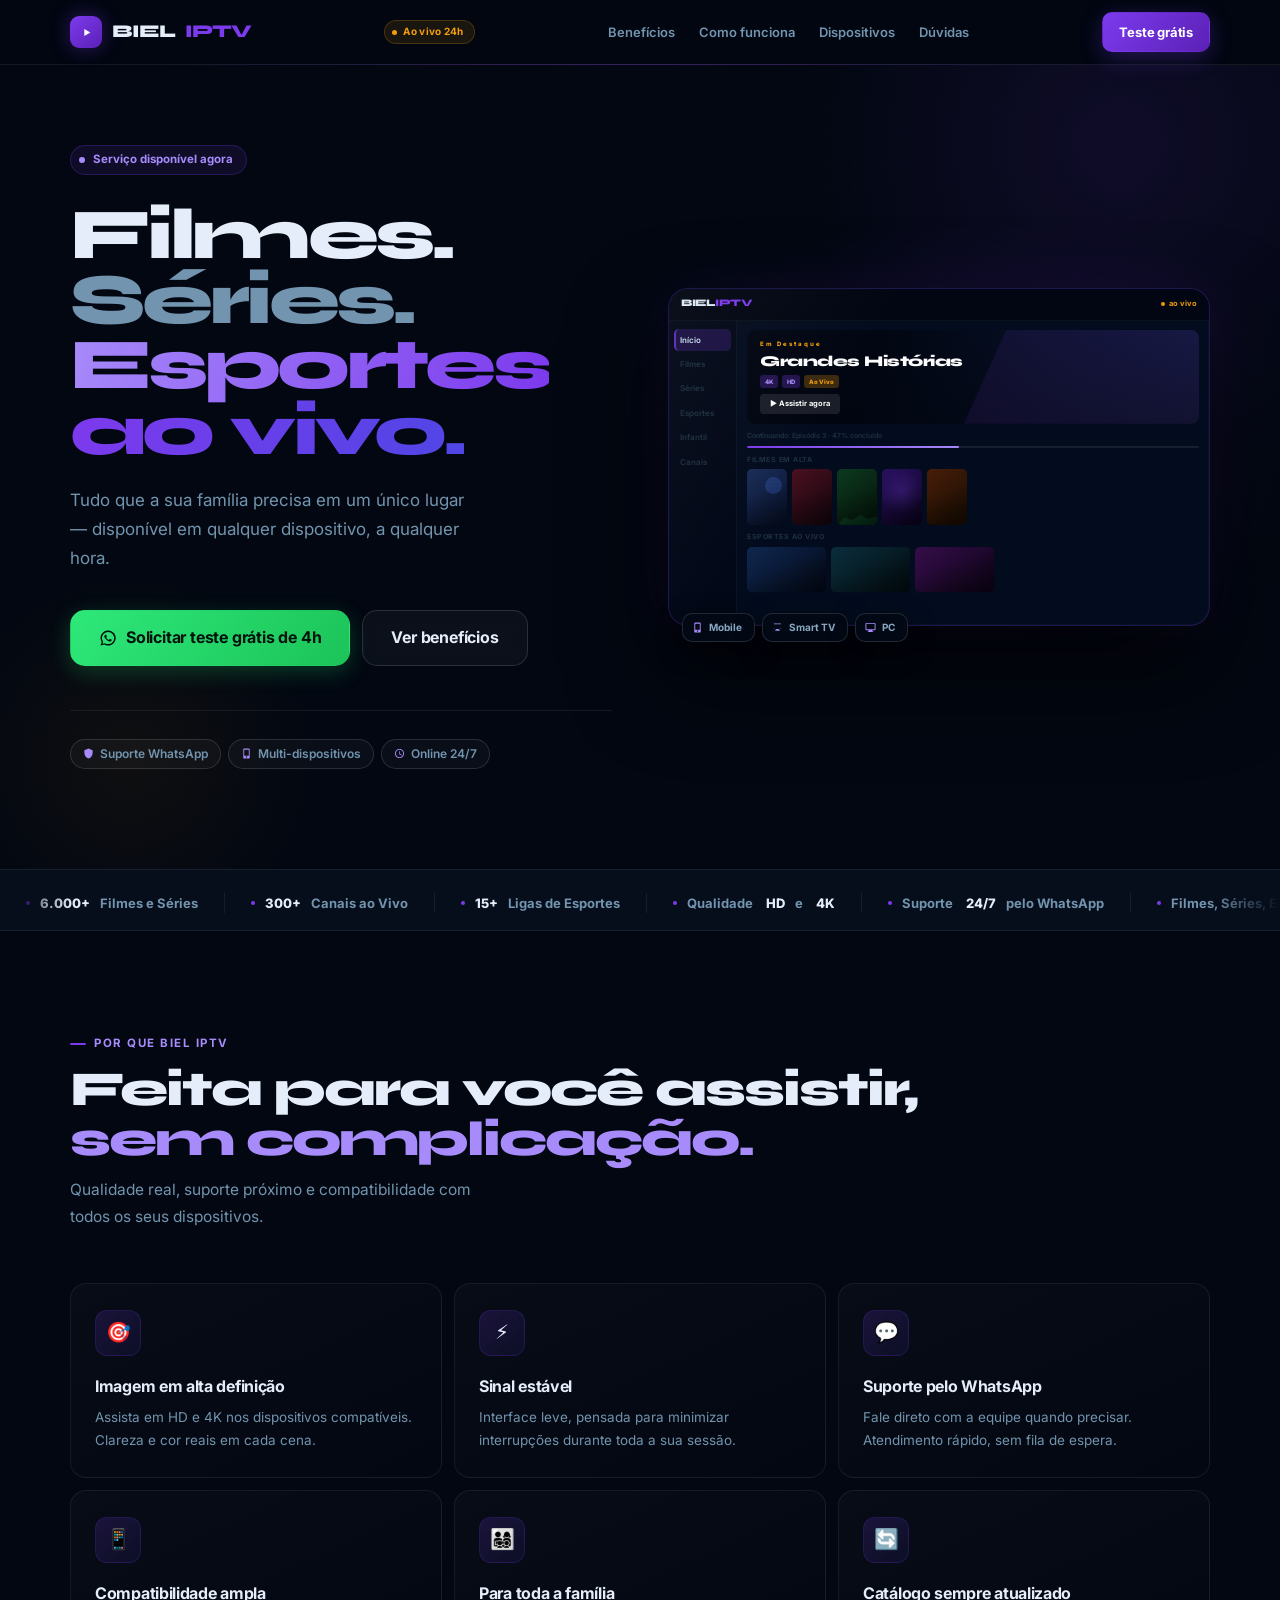
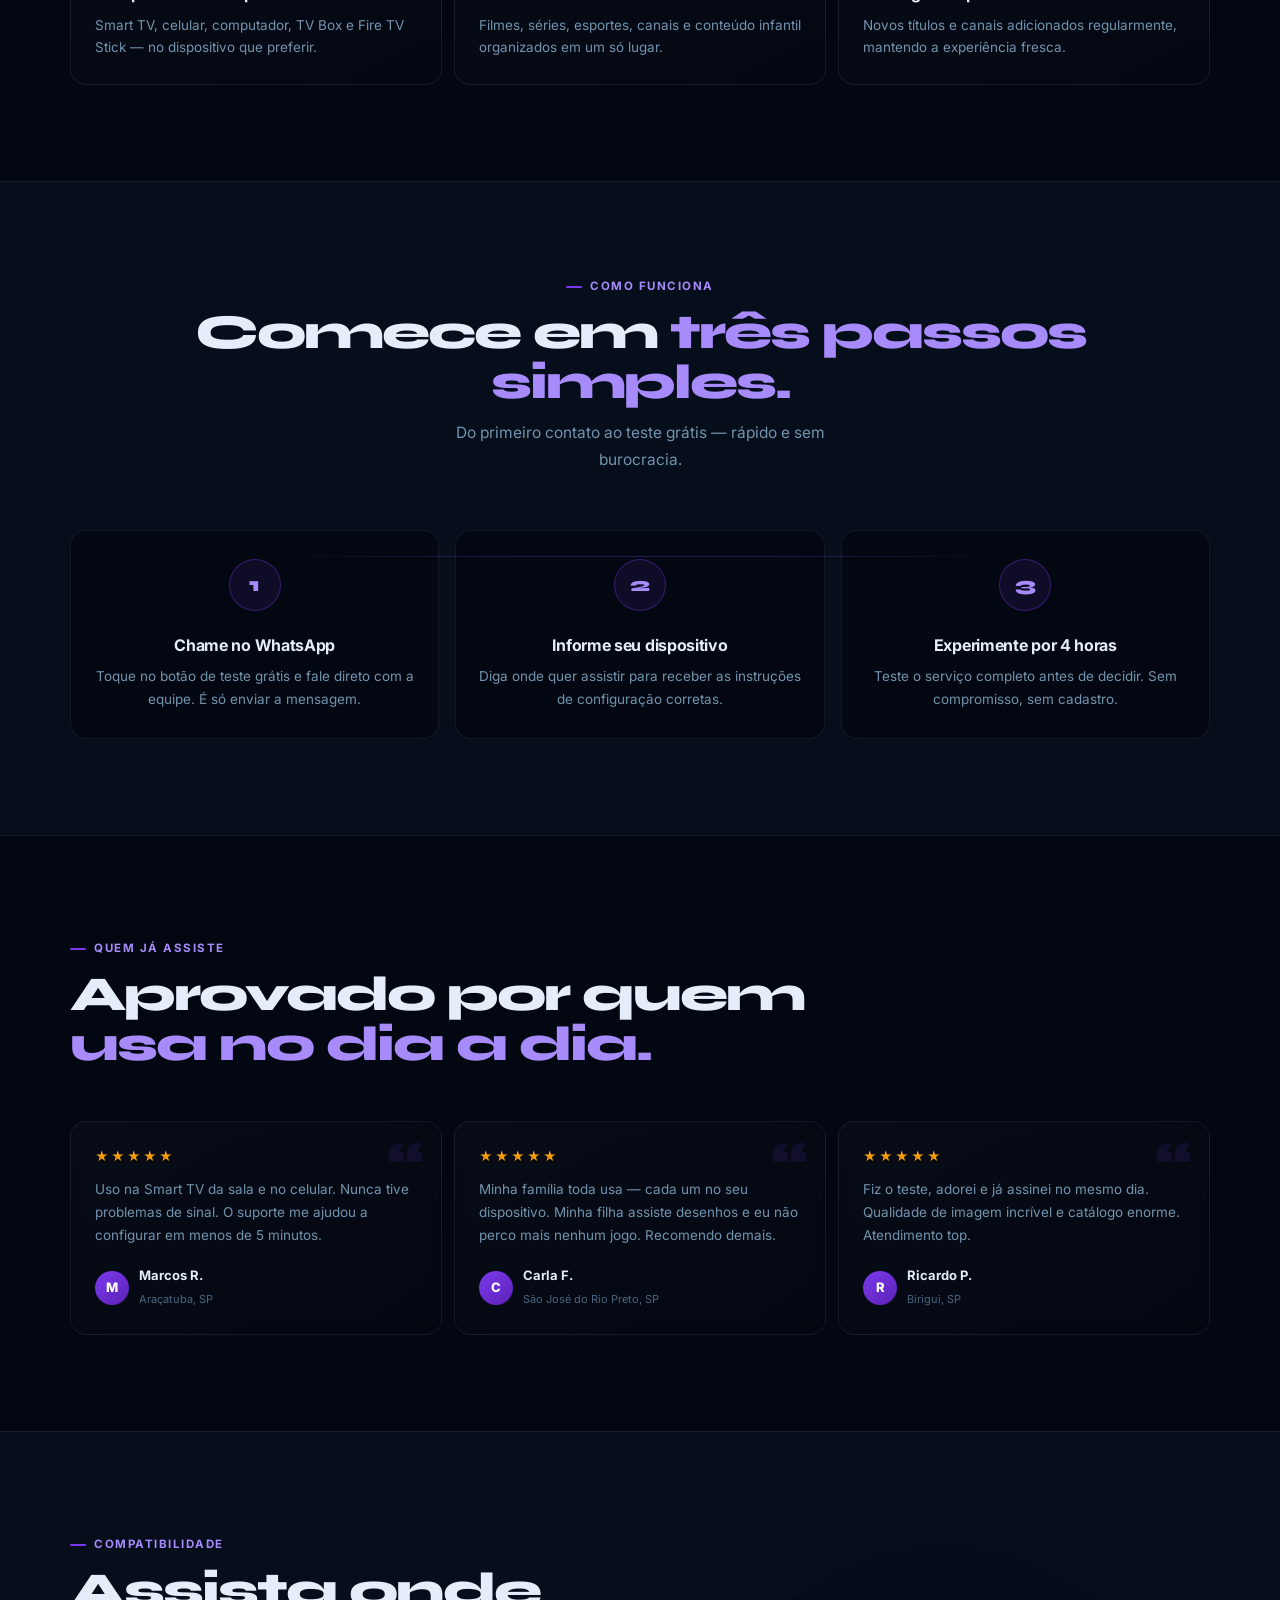
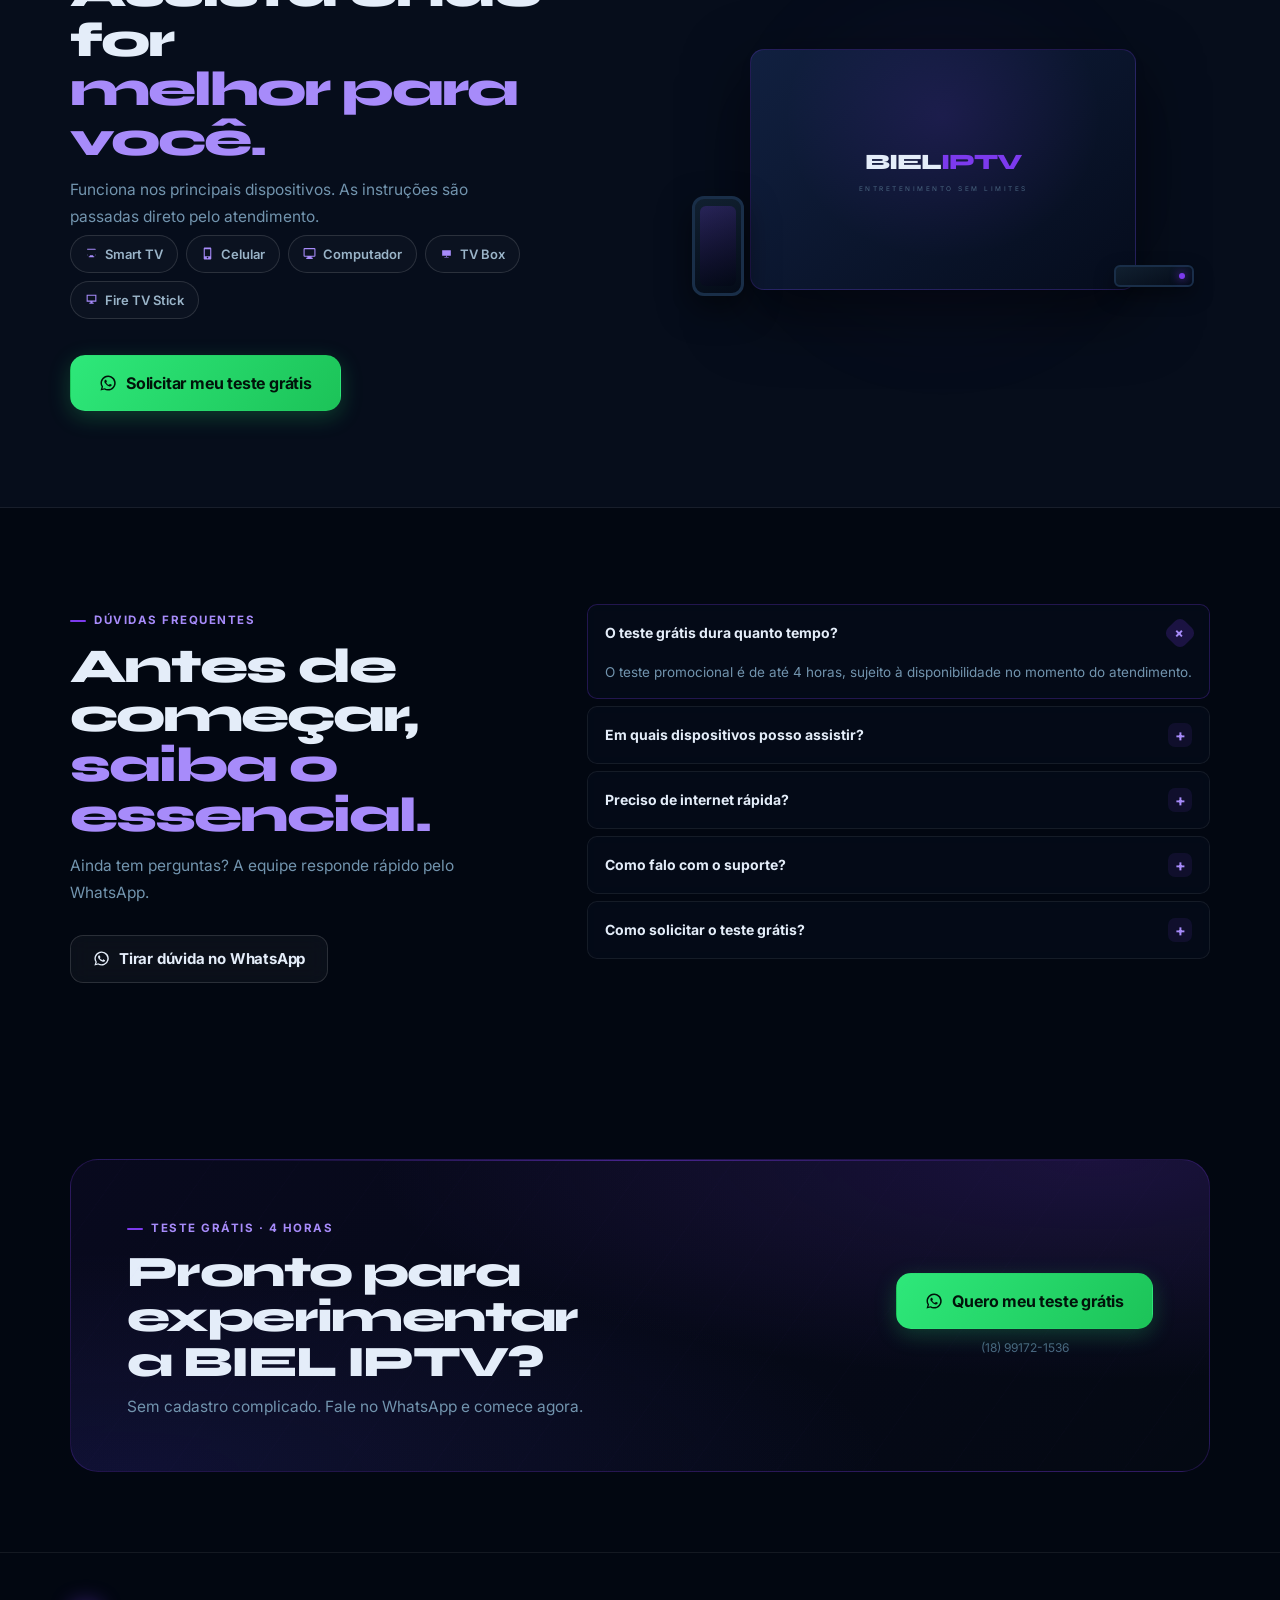
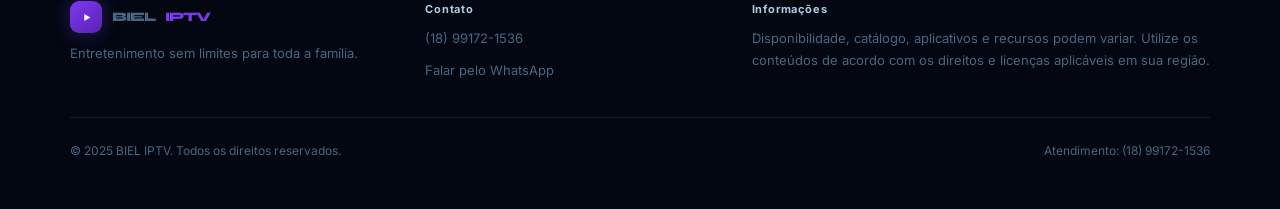
==== commit 63b2e0d9: "Update index.html" ====
--- a/index.html
+++ b/index.html
@@ -3,1016 +3,1064 @@
 <head>
   <meta charset="utf-8">
   <meta name="viewport" content="width=device-width, initial-scale=1">
-  <title>Biel Play — Filmes, Séries e Esportes Ao Vivo</title>
-  <meta name="description" content="Assista filmes, séries, canais ao vivo e esportes em qualquer dispositivo. Solicite um teste grátis de 4 horas pelo WhatsApp.">
-  <meta name="theme-color" content="#040c18">
+  <title>BIEL IPTV — Entretenimento sem limites</title>
+  <meta name="description" content="Filmes, séries, canais ao vivo e esportes em qualquer dispositivo. Solicite um teste grátis de 4 horas pelo WhatsApp.">
+  <meta name="theme-color" content="#020711">
   <meta name="robots" content="index,follow">
-  <meta property="og:type" content="website">
-  <meta property="og:title" content="Biel Play — Entretenimento sem limites">
-  <meta property="og:description" content="Filmes, séries, esportes e canais ao vivo. Solicite seu teste grátis de 4 horas.">
+  <meta property="og:title" content="BIEL IPTV — Entretenimento sem limites">
+  <meta property="og:description" content="Filmes, séries, esportes e canais ao vivo. Teste grátis de 4 horas.">
+
   <link rel="preconnect" href="https://fonts.googleapis.com">
   <link rel="preconnect" href="https://fonts.gstatic.com" crossorigin>
-  <link href="https://fonts.googleapis.com/css2?family=Inter:opsz,wght@14..32,400;14..32,500;14..32,600;14..32,700;14..32,800;14..32,900&display=swap" rel="stylesheet">
+  <link href="https://fonts.googleapis.com/css2?family=Syne:wght@700;800&family=Inter:opsz,wght@14..32,400;14..32,500;14..32,600;14..32,700;14..32,800&display=swap" rel="stylesheet">
 
   <style>
-/* ============================================================
-   BIEL PLAY v3 — landing page profissional e tecnológica
-   ============================================================ */
-
-/* ── TOKENS ────────────────────────────────────────────────── */
-:root {
-  --bg:        #040c18;
-  --bg2:       #070f1e;
-  --bg3:       #0b1626;
-  --surface:   rgba(255 255 255 / .038);
-  --surface2:  rgba(255 255 255 / .062);
-  --line:      rgba(255 255 255 / .07);
-  --line2:     rgba(255 255 255 / .14);
-  --text:      #e6f1fa;
-  --muted:     #4f6a82;
-  --muted2:    #7896ae;
-  --blue:      #1a9eff;
-  --cyan:      #3dd4f8;
-  --green:     #22de6c;
-  --max:       1160px;
-  --r:         16px;
-  --r-sm:      10px;
-  --r-lg:      24px;
-}
-
-/* ── BASE ──────────────────────────────────────────────────── */
-*, *::before, *::after { box-sizing: border-box; margin: 0; padding: 0; }
-html { scroll-behavior: smooth; }
-
-body {
-  min-height: 100dvh;
-  background: var(--bg);
-  color: var(--text);
-  font-family: 'Inter', ui-sans-serif, system-ui, -apple-system, sans-serif;
-  font-optical-sizing: auto;
-  line-height: 1.55;
-  -webkit-font-smoothing: antialiased;
-  -moz-osx-font-smoothing: grayscale;
-  overflow-x: hidden;
-}
-
-a { color: inherit; text-decoration: none; }
-img, svg { display: block; max-width: 100%; }
-ul, ol { list-style: none; }
-
-/* ── GRID PATTERN (global canvas) ──────────────────────────── */
-body::before {
-  content: '';
-  position: fixed; inset: 0; z-index: 0; pointer-events: none;
-  background-image:
-    radial-gradient(circle, rgba(26 158 255 / .07) 1px, transparent 1px);
-  background-size: 30px 30px;
-  mask-image: radial-gradient(ellipse at 50% 0%, rgba(0,0,0,.6) 0%, transparent 60%);
-  -webkit-mask-image: radial-gradient(ellipse at 50% 0%, rgba(0,0,0,.6) 0%, transparent 60%);
-}
-
-/* ── LAYOUT ────────────────────────────────────────────────── */
-.wrap  { width: min(var(--max), 100% - 36px); margin-inline: auto; position: relative; z-index: 2; }
-.sec   { padding-block: 96px; position: relative; overflow: hidden; }
-.sec-alt { background: var(--bg2); border-block: 1px solid var(--line); }
-
-/* ── TYPE SCALE ────────────────────────────────────────────── */
-.h-xl {
-  font-size: clamp(46px, 6vw, 80px);
-  line-height: .94; letter-spacing: -3.6px; font-weight: 900;
-}
-.h-lg {
-  font-size: clamp(36px, 4.4vw, 58px);
-  line-height: 1.0; letter-spacing: -2.2px; font-weight: 900;
-}
-.h-md {
-  font-size: clamp(28px, 3.2vw, 44px);
-  line-height: 1.05; letter-spacing: -1.6px; font-weight: 900;
-}
-
-.accent { color: var(--blue); }
-
-.sub {
-  font-size: 16.5px; color: var(--muted2); line-height: 1.7;
-}
-
-/* Gradient text for one headline moment */
-.grad {
-  background: linear-gradient(125deg, var(--cyan) 0%, var(--blue) 55%, #7eb5ff 100%);
-  -webkit-background-clip: text; background-clip: text;
-  -webkit-text-fill-color: transparent;
-}
-
-/* ── SKIP ──────────────────────────────────────────────────── */
-.skip {
-  position: fixed; top: 8px; left: 8px; z-index: 999;
-  padding: 10px 16px; background: #fff; color: #111;
-  border-radius: 8px; font-weight: 700; translate: 0 -200%;
-  transition: translate .18s;
-}
-.skip:focus { translate: 0 0; }
-
-/* ── LIVE PULSE ────────────────────────────────────────────── */
-@keyframes pulse-dot {
-  0%, 100% { box-shadow: 0 0 0 0 rgba(34 222 108 / .6); }
-  60%       { box-shadow: 0 0 0 5px rgba(34 222 108 / 0); }
-}
-
-/* ── BUTTONS ───────────────────────────────────────────────── */
-.btn {
-  display: inline-flex; align-items: center; justify-content: center; gap: 9px;
-  min-height: 48px; padding: 0 22px;
-  border-radius: 13px; border: 1px solid transparent;
-  font-weight: 800; font-size: 15px; letter-spacing: -.2px;
-  white-space: nowrap; cursor: pointer;
-  transition: transform .2s cubic-bezier(.34,1.56,.64,1), box-shadow .2s, background .2s;
-  appearance: none; position: relative; overflow: hidden;
-}
-.btn::after {
-  content: '';
-  position: absolute; inset: 0;
-  background: linear-gradient(110deg, transparent 40%, rgba(255 255 255 / .1) 50%, transparent 62%);
-  translate: -120% 0; pointer-events: none;
-  transition: translate .55s ease;
-}
-.btn:hover::after  { translate: 120% 0; }
-.btn:hover         { transform: translateY(-2px); }
-.btn:active        { transform: translateY(0); }
-.btn:focus-visible { outline: 2px solid rgba(61 212 248 / .55); outline-offset: 3px; }
-.btn svg { width: 18px; height: 18px; fill: currentColor; flex-shrink: 0; }
-
-.btn-wpp {
-  background: linear-gradient(128deg, #2ee87a, #1cc35a);
-  color: #01150a;
-  box-shadow: 0 8px 30px rgba(34 222 108 / .28);
-}
-.btn-wpp:hover { box-shadow: 0 14px 42px rgba(34 222 108 / .42); }
-
-.btn-outline {
-  background: var(--surface);
-  color: var(--text);
-  border-color: var(--line2);
-  backdrop-filter: blur(10px);
-}
-.btn-outline:hover { background: var(--surface2); border-color: rgba(255 255 255 / .22); }
-
-.btn-blue {
-  background: linear-gradient(128deg, var(--cyan), var(--blue));
-  color: #021520;
-  box-shadow: 0 8px 28px rgba(26 158 255 / .26);
-}
-.btn-blue:hover { box-shadow: 0 12px 38px rgba(26 158 255 / .4); }
-
-.btn-lg { min-height: 56px; padding-inline: 28px; font-size: 16px; border-radius: 15px; }
-.btn-sm { min-height: 40px; padding-inline: 16px; font-size: 13px; border-radius: 10px; }
-
-
-/* ============================================================
-   HEADER
-============================================================ */
-.site-header {
-  position: sticky; top: 0; z-index: 60;
-  background: rgba(4 12 24 / .78);
-  backdrop-filter: blur(26px) saturate(180%);
-  -webkit-backdrop-filter: blur(26px) saturate(180%);
-  border-bottom: 1px solid var(--line);
-}
-/* Subtle glow under header */
-.site-header::after {
-  content: '';
-  position: absolute; bottom: -1px; left: 8%; right: 8%;
-  height: 1px;
-  background: linear-gradient(90deg, transparent, rgba(61 212 248 / .25), transparent);
-  pointer-events: none;
-}
-
-.nav {
-  display: flex; align-items: center;
-  justify-content: space-between; gap: 24px;
-  height: 66px;
-}
-
-.brand {
-  display: flex; align-items: center; gap: 9px;
-  flex-shrink: 0;
-  font-size: 17px; font-weight: 900; letter-spacing: -.5px;
-}
-.brand-icon {
-  width: 33px; height: 33px; border-radius: 9px;
-  display: grid; place-items: center; flex-shrink: 0;
-  background: linear-gradient(140deg, var(--cyan), var(--blue));
-  box-shadow: 0 0 20px rgba(26 158 255 / .38);
-}
-.brand-icon svg { width: 14px; fill: #fff; }
-.brand-name { color: var(--text); }
-.brand-name span { color: var(--blue); }
-
-/* Live indicator */
-.header-live {
-  display: inline-flex; align-items: center; gap: 6px;
-  padding: 3px 9px 3px 7px;
-  border-radius: 999px;
-  background: rgba(34 222 108 / .1);
-  border: 1px solid rgba(34 222 108 / .2);
-  font-size: 10px; font-weight: 700; color: var(--green); letter-spacing: .3px;
-}
-.header-live-dot {
-  width: 5px; height: 5px; border-radius: 50%;
-  background: var(--green);
-  animation: pulse-dot 2s ease infinite;
-}
-
-.main-nav { display: flex; gap: 24px; align-items: center; }
-.main-nav a {
-  font-size: 13px; font-weight: 600; color: var(--muted2);
-  transition: color .15s; position: relative;
-}
-.main-nav a::after {
-  content: ''; position: absolute; bottom: -2px; inset-inline: 0;
-  height: 1px; background: var(--cyan);
-  scale: 0 1; transform-origin: left; transition: scale .2s;
-}
-.main-nav a:hover { color: var(--text); }
-.main-nav a:hover::after { scale: 1 1; }
-
-@media (max-width: 880px) { .main-nav, .header-live { display: none; } }
-@media (max-width: 540px) { .site-header .btn-sm { display: none; } }
-
-
-/* ============================================================
-   HERO
-============================================================ */
-.hero {
-  padding-top: 88px; padding-bottom: 104px;
-  position: relative; overflow: hidden;
-}
-
-/* Atmospheric blobs — one orchestrated glow, not decoration on every element */
-.hero-glow-a {
-  position: absolute; pointer-events: none; z-index: 0;
-  width: 700px; height: 700px; border-radius: 50%;
-  background: radial-gradient(circle, rgba(26 158 255 / .1) 0%, transparent 68%);
-  top: -260px; right: -180px;
-  animation: float-a 20s ease-in-out infinite;
-}
-.hero-glow-b {
-  position: absolute; pointer-events: none; z-index: 0;
-  width: 380px; height: 380px; border-radius: 50%;
-  background: radial-gradient(circle, rgba(61 212 248 / .065) 0%, transparent 70%);
-  bottom: -80px; left: -60px;
-  animation: float-b 26s ease-in-out infinite;
-}
-@keyframes float-a { 0%,100%{translate:0 0} 50%{translate:-30px 50px} }
-@keyframes float-b { 0%,100%{translate:0 0} 50%{translate:50px -40px} }
-
-.hero-grid {
-  position: relative; z-index: 2;
-  display: grid;
-  grid-template-columns: 1fr 1fr;
-  gap: 64px; align-items: center;
-}
-
-/* ── Hero copy ── */
-.hero-copy { display: flex; flex-direction: column; }
-
-/* Status chip — the "live" entry point */
-.hero-status {
-  display: inline-flex; align-items: center; gap: 8px;
-  padding: 6px 13px 6px 9px;
-  background: rgba(61 212 248 / .06);
-  border: 1px solid rgba(61 212 248 / .18);
-  border-radius: 999px;
-  font-size: 12px; font-weight: 700; color: var(--cyan);
-  margin-bottom: 28px; width: fit-content;
-}
-.status-dot {
-  width: 6px; height: 6px; border-radius: 50%;
-  background: var(--cyan);
-  animation: pulse-dot 2.4s ease infinite;
-}
-
-.hero-h1 { margin-bottom: 24px; }
-
-.hero-lead {
-  font-size: 17.5px; color: var(--muted2);
-  max-width: 420px; line-height: 1.7;
-  margin-bottom: 40px;
-}
-
-.hero-ctas { display: flex; flex-wrap: wrap; gap: 12px; margin-bottom: 48px; }
-
-/* Trust row */
-.trust {
-  display: flex; flex-wrap: wrap; gap: 8px;
-  padding-top: 32px;
-  border-top: 1px solid var(--line);
-}
-.badge {
-  display: inline-flex; align-items: center; gap: 6px;
-  padding: 6px 12px; border-radius: 999px;
-  background: rgba(255 255 255 / .03);
-  border: 1px solid var(--line2);
-  font-size: 12px; font-weight: 600; color: #88aec8;
-  backdrop-filter: blur(8px);
-}
-.badge svg { width: 12px; fill: var(--cyan); flex-shrink: 0; }
-
-/* ── Hero visual ── */
-.hero-visual { position: relative; }
-
-.tv-glow {
-  position: absolute; inset: -15%; z-index: 0;
-  background: radial-gradient(ellipse at 60% 40%, rgba(26 158 255 / .11), transparent 62%);
-  pointer-events: none;
-}
-
-.tv {
-  position: relative; z-index: 2;
-  width: 100%; aspect-ratio: 16/10;
-  border-radius: 22px;
-  background: #03101e;
-  border: 1px solid rgba(61 212 248 / .2);
-  box-shadow: 0 52px 110px rgba(0 0 0 / .6), 0 0 0 1px rgba(255 255 255 / .03) inset;
-  overflow: hidden;
-}
-/* Scanline texture — very subtle */
-.tv::before {
-  content: '';
-  position: absolute; inset: 0; z-index: 20; pointer-events: none;
-  background: repeating-linear-gradient(
-    180deg, transparent, transparent 2px, rgba(0 0 0 / .028) 2px, rgba(0 0 0 / .028) 4px
-  );
-}
-/* Corner glare */
-.tv::after {
-  content: '';
-  position: absolute; inset: 0; z-index: 10; pointer-events: none;
-  background: linear-gradient(128deg, rgba(255 255 255 / .03) 0%, transparent 38%);
-}
-
-/* ── Streaming UI inside TV ── */
-.ui { height: 100%; display: flex; flex-direction: column; }
-
-.ui-top {
-  display: flex; align-items: center; justify-content: space-between;
-  height: 35px; padding-inline: 14px; flex-shrink: 0;
-  background: rgba(2 7 16 / .7);
-  border-bottom: 1px solid rgba(255 255 255 / .04);
-}
-.ui-logo { font-size: 10px; font-weight: 900; letter-spacing: .4px; }
-.ui-logo span { color: var(--blue); }
-.ui-status-row { display: flex; align-items: center; gap: 5px; font-size: 8.5px; color: #354f64; }
-.ui-live-dot { width: 5px; height: 5px; border-radius: 50%; background: var(--green); animation: pulse-dot 2s ease infinite; }
-
-.ui-body { display: flex; flex: 1; min-height: 0; }
-
-.ui-nav {
-  width: 76px; flex-shrink: 0;
-  background: rgba(2 7 16 / .45);
-  border-right: 1px solid rgba(255 255 255 / .04);
-  padding: 10px 6px;
-  display: flex; flex-direction: column; gap: 2px;
-}
-.ui-nav-item {
-  padding: 5px 6px; border-radius: 5px;
-  font-size: 8.5px; font-weight: 700; color: #243848;
-}
-.ui-nav-item.is-active {
-  color: #cde8f8;
-  background: rgba(26 158 255 / .18);
-  border-left: 2px solid rgba(61 212 248 / .7);
-  padding-left: 4px;
-}
-
-.ui-main {
-  flex: 1; padding: 10px 11px;
-  display: flex; flex-direction: column; gap: 9px;
-  overflow: hidden;
-}
-
-.ui-hero {
-  position: relative; flex-shrink: 0;
-  height: 108px; border-radius: 10px; overflow: hidden;
-}
-.ui-hero::before {
-  content: '';
-  position: absolute; inset: 0; z-index: 0;
-  background:
-    linear-gradient(108deg, rgba(3 10 22 / .97) 28%, rgba(3 10 22 / .5) 65%, transparent 100%),
-    linear-gradient(145deg, #0c2c4e, #07193a, #040d1b);
-}
-/* Skyline silhouette */
-.ui-hero::after {
-  content: '';
-  position: absolute; z-index: 1; bottom: 0; right: 10px;
-  width: 150px; height: 88px;
-  background: rgba(26 158 255 / .07);
-  clip-path: polygon(0 100%, 8% 55%, 12% 65%, 18% 28%, 24% 45%, 30% 32%, 36% 50%, 44% 15%, 50% 35%, 56% 20%, 62% 42%, 68% 30%, 74% 50%, 80% 38%, 88% 55%, 100% 40%, 100% 100%);
-}
-.ui-hero-info {
-  position: relative; z-index: 2;
-  padding: 13px 15px; height: 100%;
-  display: flex; flex-direction: column; justify-content: center;
-}
-.ui-hero-tag {
-  font-size: 6.5px; font-weight: 800; letter-spacing: 1.8px;
-  color: var(--cyan); text-transform: uppercase; margin-bottom: 5px;
-}
-.ui-hero-title {
-  font-size: 16px; font-weight: 900; letter-spacing: -.6px;
-  color: #fff; margin-bottom: 8px; line-height: 1.1;
-}
-.ui-hero-meta { display: flex; gap: 5px; margin-bottom: 8px; }
-.ui-badge {
-  font-size: 6.5px; padding: 2px 6px; border-radius: 3px;
-  background: rgba(26 158 255 / .26); color: var(--cyan);
-  font-weight: 800;
-}
-.ui-play {
-  display: inline-flex; align-items: center; gap: 5px;
-  background: rgba(255 255 255 / .1); border-radius: 4px;
-  padding: 4px 10px; font-size: 7.5px; font-weight: 700; color: #fff;
-  width: fit-content;
-}
-
-.ui-row { display: flex; flex-direction: column; gap: 5px; }
-.ui-row-label { font-size: 7.5px; font-weight: 800; color: #243848; letter-spacing: .6px; }
-.ui-thumbs { display: flex; gap: 5px; }
-
-.thumb {
-  flex-shrink: 0; border-radius: 6px; overflow: hidden; position: relative;
-}
-.thumb::after {
-  content: '';
-  position: absolute; inset: 0;
-  background: linear-gradient(180deg, transparent 40%, rgba(0 0 0 / .5) 100%);
-}
-.th-p { width: 43px; height: 62px; }
-.th-l { width: 85px; height: 49px; }
-
-.tc1 { background: linear-gradient(148deg, #122b58 0%, #040e20 100%); }
-.tc2 { background: linear-gradient(148deg, #441018 0%, #140408 100%); }
-.tc3 { background: linear-gradient(148deg, #0b3622 0%, #041508 100%); }
-.tc4 { background: linear-gradient(148deg, #2a135e 0%, #090420 100%); }
-.tc5 { background: linear-gradient(148deg, #482608 0%, #180d02 100%); }
-.tc6 { background: linear-gradient(148deg, #0c2848 0%, #030c18 100%); }
-.tc7 { background: linear-gradient(148deg, #0a3440 0%, #020d12 100%); }
-.tc8 { background: linear-gradient(148deg, #360e48 0%, #0e0316 100%); }
-
-.tc1::before { content:''; position:absolute; top:7px; right:5px; width:24px; height:24px; border-radius:50%; background:radial-gradient(circle, rgba(80 140 255 / .3) 0%, transparent 70%); }
-.tc2::before { content:''; position:absolute; bottom:0; left:7px; width:26px; height:40px; background:rgba(255 60 60 / .14); clip-path:polygon(50% 0%, 100% 60%, 80% 100%, 20% 100%, 0 60%); filter:blur(2px); }
-.tc3::before { content:''; position:absolute; bottom:0; left:0; right:0; height:24px; background:rgba(30 180 100 / .16); clip-path:polygon(0 100%, 20% 45%, 40% 70%, 60% 30%, 80% 60%, 100% 35%, 100% 100%); }
-.tc4::before { content:''; position:absolute; top:50%; left:50%; translate:-50% -50%; width:36px; height:36px; border-radius:50%; background:radial-gradient(circle, rgba(140 80 255 / .26) 0%, transparent 70%); }
-.tc6::before { content:''; position:absolute; inset:0; background:repeating-linear-gradient(90deg, rgba(26 158 255 / .05) 0px, rgba(26 158 255 / .05) 1px, transparent 1px, transparent 11px), repeating-linear-gradient(0deg, rgba(26 158 255 / .05) 0px, rgba(26 158 255 / .05) 1px, transparent 1px, transparent 10px); }
-.tc7::before { content:''; position:absolute; bottom:4px; left:0; right:0; height:26px; background:rgba(0 160 200 / .14); clip-path:polygon(0 60%, 15% 30%, 30% 50%, 50% 10%, 65% 40%, 80% 20%, 100% 50%, 100% 100%, 0 100%); }
-
-/* Device chips floating below TV */
-.hero-chips {
-  position: absolute; z-index: 3;
-  bottom: -14px; left: 12px;
-  display: flex; gap: 7px;
-}
-.chip {
-  display: flex; align-items: center; gap: 6px;
-  padding: 6px 11px 6px 8px;
-  background: rgba(6 16 32 / .94);
-  border: 1px solid var(--line2);
-  border-radius: 10px;
-  font-size: 10px; font-weight: 700; color: #aac8de;
-  backdrop-filter: blur(14px);
-  box-shadow: 0 8px 24px rgba(0 0 0 / .4);
-}
-.chip svg { width: 12px; fill: var(--cyan); }
-
-/* ── Hero responsive ── */
-@media (max-width: 900px) {
-  .hero { padding-top: 60px; padding-bottom: 80px; }
-  .hero-grid { grid-template-columns: 1fr; gap: 52px; }
-  .hero-copy { align-items: center; text-align: center; }
-  .hero-status { margin-inline: auto; }
-  .hero-lead { margin-inline: auto; }
-  .hero-ctas { justify-content: center; }
-  .trust { justify-content: center; }
-  .hero-visual { max-width: 560px; width: 100%; margin-inline: auto; }
-  .hero-chips { display: none; }
-}
-@media (max-width: 560px) {
-  .hero { padding-bottom: 60px; }
-  .hero-ctas { flex-direction: column; }
-  .hero-ctas .btn { width: 100%; }
-  .trust { gap: 6px; }
-}
-
-
-/* ============================================================
-   STATS STRIP
-============================================================ */
-.stats-strip {
-  border-block: 1px solid var(--line);
-  background: var(--bg2);
-  position: relative;
-}
-/* Horizontal accent line */
-.stats-strip::before {
-  content: '';
-  position: absolute; top: 0; left: 10%; right: 10%; height: 1px;
-  background: linear-gradient(90deg, transparent, rgba(26 158 255 / .2), transparent);
-}
-
-.stats-grid {
-  display: grid;
-  grid-template-columns: repeat(4, 1fr);
-}
-.stat {
-  padding: 30px 24px;
-  display: flex; align-items: center; gap: 15px;
-  border-right: 1px solid var(--line);
-}
-.stat:last-child { border-right: 0; }
-
-.stat-icon {
-  width: 42px; height: 42px; border-radius: 11px;
-  display: grid; place-items: center; flex-shrink: 0;
-  background: linear-gradient(140deg, rgba(61 212 248 / .1), rgba(26 158 255 / .06));
-  border: 1px solid rgba(61 212 248 / .12);
-  font-size: 18px;
-}
-.stat-val {
-  display: block; font-size: 20px; font-weight: 900;
-  color: var(--text); letter-spacing: -.5px;
-  font-variant-numeric: tabular-nums;
-}
-.stat small { font-size: 12px; color: var(--muted); }
-
-@media (max-width: 720px) {
-  .stats-grid { grid-template-columns: 1fr 1fr; }
-  .stat:nth-child(2) { border-right: 0; }
-  .stat:nth-child(3), .stat:nth-child(4) { border-top: 1px solid var(--line); }
-  .stat:nth-child(4) { border-right: 0; }
-}
-@media (max-width: 440px) {
-  .stats-grid { grid-template-columns: 1fr; }
-  .stat { border-right: 0; border-top: 1px solid var(--line); }
-  .stat:first-child { border-top: 0; }
-}
-
-
-/* ============================================================
-   BENEFITS
-============================================================ */
-.section-header { margin-bottom: 52px; }
-.section-header .sub { margin-top: 14px; max-width: 460px; }
-
-.section-label {
-  display: inline-flex; align-items: center; gap: 8px;
-  font-size: 11px; font-weight: 700; color: var(--cyan);
-  letter-spacing: 2px; text-transform: uppercase;
-  margin-bottom: 14px;
-}
-.section-label::before {
-  content: ''; width: 18px; height: 2px; border-radius: 2px;
-  background: currentColor; flex-shrink: 0;
-}
-
-.benefits-grid {
-  display: grid;
-  grid-template-columns: repeat(3, 1fr);
-  gap: 14px;
-}
-
-.ben {
-  padding: 28px;
-  border-radius: var(--r);
-  border: 1px solid var(--line);
-  background: linear-gradient(148deg, rgba(255 255 255 / .022), rgba(255 255 255 / .005));
-  transition: border-color .25s, box-shadow .25s, translate .25s cubic-bezier(.34,1.56,.64,1);
-  backdrop-filter: blur(6px);
-  position: relative; overflow: hidden;
-}
-/* Card inner glow — only shows on hover, so it feels earned */
-.ben::before {
-  content: '';
-  position: absolute; top: 0; left: 0; right: 0;
-  height: 1px;
-  background: linear-gradient(90deg, transparent, rgba(61 212 248 / .3), transparent);
-  opacity: 0; transition: opacity .3s;
-}
-.ben:hover { border-color: rgba(26 158 255 / .26); box-shadow: 0 20px 52px rgba(0 0 0 / .25); translate: 0 -4px; }
-.ben:hover::before { opacity: 1; }
-
-.ben-icon {
-  width: 48px; height: 48px; border-radius: 13px;
-  display: grid; place-items: center;
-  background: linear-gradient(140deg, rgba(61 212 248 / .16), rgba(26 158 255 / .08));
-  border: 1px solid rgba(61 212 248 / .14);
-  font-size: 20px;
-  margin-bottom: 22px;
-}
-.ben h3 { font-size: 16.5px; font-weight: 800; margin-bottom: 9px; letter-spacing: -.4px; }
-.ben p  { font-size: 14px; color: var(--muted2); line-height: 1.65; }
-
-@media (max-width: 880px) { .benefits-grid { grid-template-columns: 1fr 1fr; } }
-@media (max-width: 500px) { .benefits-grid { grid-template-columns: 1fr; } }
-
-
-/* ============================================================
-   HOW IT WORKS
-============================================================ */
-.steps-head { text-align: center; margin-bottom: 56px; }
-.steps-head .sub { margin-inline: auto; max-width: 480px; margin-top: 12px; }
-
-.steps-grid {
-  display: grid;
-  grid-template-columns: repeat(3, 1fr);
-  gap: 18px; position: relative;
-}
-.steps-grid::before {
-  content: '';
-  position: absolute; top: 26px;
-  left: calc(100% / 6); right: calc(100% / 6);
-  height: 1px;
-  background: linear-gradient(90deg, transparent, rgba(26 158 255 / .28), transparent);
-}
-
-.step {
-  padding: 30px 22px;
-  border-radius: var(--r);
-  border: 1px solid var(--line);
-  background: var(--bg);
-  transition: border-color .2s, box-shadow .2s;
-}
-.step:hover { border-color: rgba(26 158 255 / .2); box-shadow: 0 10px 36px rgba(0 0 0 / .2); }
-
-.step-num {
-  width: 52px; height: 52px; border-radius: 50%;
-  display: grid; place-items: center;
-  border: 1px solid rgba(26 158 255 / .28);
-  background: rgba(26 158 255 / .08);
-  color: var(--blue); font-size: 20px; font-weight: 900;
-  margin: 0 auto 24px;
-}
-.step h3 { font-size: 16.5px; font-weight: 800; margin-bottom: 9px; text-align: center; letter-spacing: -.3px; }
-.step p  { font-size: 14px; color: var(--muted2); text-align: center; line-height: 1.65; }
-
-@media (max-width: 720px) {
-  .steps-grid { grid-template-columns: 1fr; gap: 10px; }
-  .steps-grid::before { display: none; }
-  .step { display: flex; gap: 18px; align-items: flex-start; }
-  .step-num { flex-shrink: 0; margin: 0; }
-  .step h3, .step p { text-align: left; }
-}
-
-
-/* ============================================================
-   TESTIMONIALS
-============================================================ */
-.testi-grid {
-  display: grid;
-  grid-template-columns: repeat(3, 1fr);
-  gap: 14px;
-}
-
-.testi {
-  padding: 26px;
-  border-radius: var(--r);
-  border: 1px solid var(--line);
-  background: linear-gradient(148deg, rgba(255 255 255 / .02), rgba(255 255 255 / .004));
-  backdrop-filter: blur(8px);
-  transition: border-color .22s, translate .22s cubic-bezier(.34,1.56,.64,1);
-}
-.testi:hover { border-color: rgba(26 158 255 / .2); translate: 0 -3px; }
-
-.stars {
-  display: flex; gap: 2px; margin-bottom: 14px;
-}
-.star { color: #f4b830; font-size: 13px; }
-
-.testi-text {
-  font-size: 14px; color: var(--muted2); line-height: 1.68;
-  margin-bottom: 20px;
-}
-
-.testi-author { display: flex; align-items: center; gap: 10px; }
-.testi-av {
-  width: 36px; height: 36px; border-radius: 50%;
-  background: linear-gradient(140deg, var(--cyan), var(--blue));
-  display: grid; place-items: center;
-  font-size: 14px; font-weight: 900; color: #02111f;
-  flex-shrink: 0;
-}
-.testi-info strong { display: block; font-size: 13px; font-weight: 700; }
-.testi-info small  { font-size: 12px; color: var(--muted); }
-
-@media (max-width: 880px) { .testi-grid { grid-template-columns: 1fr 1fr; } }
-@media (max-width: 520px) { .testi-grid { grid-template-columns: 1fr; } }
-
-
-/* ============================================================
-   DEVICES
-============================================================ */
-.devices-grid {
-  display: grid;
-  grid-template-columns: 1fr 1fr;
-  gap: 80px; align-items: center;
-}
-
-.devices-copy .h-lg { margin-bottom: 16px; }
-.devices-copy .sub  { margin-bottom: 32px; }
-
-.dev-chips { display: flex; flex-wrap: wrap; gap: 9px; margin-bottom: 40px; }
-.dev-chip {
-  display: flex; align-items: center; gap: 7px;
-  padding: 9px 14px; border-radius: 999px;
-  border: 1px solid var(--line2);
-  background: rgba(255 255 255 / .022);
-  font-size: 13px; font-weight: 700; color: #a4c2d8;
-  backdrop-filter: blur(8px);
-  transition: border-color .18s, background .18s;
-}
-.dev-chip:hover {
-  border-color: rgba(61 212 248 / .3);
-  background: rgba(61 212 248 / .06);
-}
-.dev-chip svg { width: 13px; fill: var(--cyan); }
-
-/* Device visual */
-.dev-stage {
-  position: relative;
-  display: flex; align-items: center; justify-content: center;
-  padding: 28px;
-}
-.dev-glow {
-  position: absolute; z-index: 0;
-  width: 280px; height: 280px; border-radius: 50%;
-  background: rgba(26 158 255 / .08); filter: blur(85px);
-}
-.dev-tv {
-  position: relative; z-index: 2;
-  width: 80%; aspect-ratio: 16/10;
-  border-radius: 16px;
-  background: linear-gradient(140deg, #112438, #040c1a);
-  border: 1px solid rgba(61 212 248 / .17);
-  box-shadow: 0 28px 72px rgba(0 0 0 / .5);
-  overflow: hidden;
-}
-.dev-tv-inner {
-  height: 100%;
-  display: grid; place-items: center; align-content: center; gap: 6px;
-  background: radial-gradient(ellipse at 50% 30%, rgba(26 158 255 / .1), transparent 60%);
-}
-.dev-tv-logo { font-size: 24px; font-weight: 900; letter-spacing: -1px; }
-.dev-tv-logo span { color: var(--blue); }
-.dev-tv-sub  { font-size: 7px; letter-spacing: 2.2px; color: var(--muted); text-transform: uppercase; }
-
-.dev-phone {
-  position: absolute; z-index: 3;
-  left: 4%; bottom: 5%;
-  width: 56px; height: 106px; border-radius: 13px;
-  background: linear-gradient(160deg, #122336, #040b18);
-  border: 3px solid #192e48;
-  box-shadow: 0 14px 36px rgba(0 0 0 / .5);
-  overflow: hidden;
-}
-.dev-phone::after {
-  content: '';
-  position: absolute; inset: 8px 5px; border-radius: 7px;
-  background: linear-gradient(160deg, rgba(26 158 255 / .2), rgba(4 10 22 / .9));
-}
-.dev-box {
-  position: absolute; z-index: 3;
-  right: 4%; bottom: 9%;
-  width: 88px; height: 25px; border-radius: 7px;
-  background: linear-gradient(160deg, #122336, #040b18);
-  border: 2px solid #192e48;
-  box-shadow: 0 8px 22px rgba(0 0 0 / .4);
-}
-.dev-box::after {
-  content: '';
-  position: absolute; right: 8px; top: 50%; translate: 0 -50%;
-  width: 7px; height: 7px; border-radius: 50%;
-  background: var(--blue);
-  box-shadow: 0 0 12px var(--blue);
-  animation: blink 3s ease-in-out infinite;
-}
-@keyframes blink { 0%,100%{opacity:1} 50%{opacity:.3} }
-
-@media (max-width: 880px) {
-  .devices-grid { grid-template-columns: 1fr; gap: 52px; }
-  .devices-copy { text-align: center; }
-  .devices-copy .section-label { justify-content: center; display: flex; }
-  .dev-chips { justify-content: center; }
-  .devices-copy .sub { margin-inline: auto; }
-  .devices-copy .btn { width: 100%; max-width: 360px; margin-inline: auto; display: flex; }
-}
-
-
-/* ============================================================
-   FAQ
-============================================================ */
-.faq-layout {
-  display: grid;
-  grid-template-columns: 5fr 7fr;
-  gap: 80px; align-items: start;
-}
-
-.faq-aside .h-md { margin-bottom: 16px; }
-.faq-aside .sub  { margin-bottom: 36px; }
-
-.faq-list { display: flex; flex-direction: column; gap: 8px; }
-
-details {
-  border-radius: var(--r-sm);
-  border: 1px solid var(--line);
-  background: rgba(8 18 34 / .5);
-  backdrop-filter: blur(10px);
-  overflow: hidden;
-  transition: border-color .2s;
-}
-details:hover { border-color: var(--line2); }
-details[open] { border-color: rgba(26 158 255 / .22); }
-
-summary {
-  padding: 17px 18px;
-  display: flex; align-items: center; justify-content: space-between; gap: 14px;
-  cursor: pointer; font-weight: 700; font-size: 14px;
-  list-style: none; user-select: none;
-}
-summary::-webkit-details-marker { display: none; }
-
-.faq-toggle {
-  width: 26px; height: 26px; flex-shrink: 0;
-  border-radius: 7px;
-  display: grid; place-items: center;
-  background: rgba(26 158 255 / .08);
-  color: var(--cyan); font-size: 16px;
-  transition: background .2s, rotate .22s cubic-bezier(.34,1.56,.64,1);
-}
-.faq-toggle::before { content: '+'; line-height: 1; }
-details[open] .faq-toggle { rotate: 45deg; background: rgba(26 158 255 / .18); }
-
-details p {
-  padding: 0 18px 16px;
-  font-size: 14px; color: var(--muted2); line-height: 1.7;
-}
-
-@media (max-width: 880px) {
-  .faq-layout { grid-template-columns: 1fr; gap: 32px; }
-  .faq-aside { text-align: center; }
-  .faq-aside .section-label { justify-content: center; display: flex; }
-}
-
-
-/* ============================================================
-   FINAL CTA
-============================================================ */
-.cta-sec { padding-block: 88px; }
-
-.cta-card {
-  border-radius: 28px;
-  padding: 56px 60px;
-  display: flex; align-items: center;
-  justify-content: space-between; gap: 48px;
-  background:
-    radial-gradient(ellipse at 88% -5%, rgba(61 212 248 / .13), transparent 48%),
-    radial-gradient(ellipse at 5% 105%, rgba(26 158 255 / .1), transparent 48%),
-    linear-gradient(135deg, rgba(26 158 255 / .07), rgba(255 255 255 / .01));
-  border: 1px solid rgba(61 212 248 / .16);
-  position: relative; overflow: hidden;
-}
-/* Top shimmer line */
-.cta-card::before {
-  content: '';
-  position: absolute; top: 0; left: 8%; right: 8%;
-  height: 1px;
-  background: linear-gradient(90deg, transparent, rgba(61 212 248 / .5), transparent);
-}
-/* Diagonal texture */
-.cta-card::after {
-  content: '';
-  position: absolute; inset: 0; pointer-events: none;
-  background: repeating-linear-gradient(
-    -52deg, transparent, transparent 72px,
-    rgba(26 158 255 / .012) 72px, rgba(26 158 255 / .012) 73px
-  );
-}
-
-.cta-text .section-label { margin-bottom: 14px; }
-.cta-text h2 {
-  font-size: clamp(30px, 4vw, 48px);
-  letter-spacing: -1.8px; font-weight: 900;
-  margin-bottom: 12px; line-height: 1.03;
-}
-.cta-text p { color: var(--muted2); font-size: 16px; }
-
-.cta-actions {
-  display: flex; flex-direction: column;
-  gap: 12px; align-items: center; flex-shrink: 0;
-}
-.cta-number { font-size: 12px; color: var(--muted); }
-
-@media (max-width: 820px) {
-  .cta-card { flex-direction: column; align-items: flex-start; padding: 36px 28px; }
-  .cta-actions { width: 100%; align-items: flex-start; }
-  .cta-actions .btn { width: 100%; }
-}
-
-
-/* ============================================================
-   FOOTER
-============================================================ */
-.site-footer {
-  border-top: 1px solid var(--line);
-  padding: 52px 0 100px;
-}
-
-.footer-grid {
-  display: grid;
-  grid-template-columns: 1.1fr 1fr 1.7fr;
-  gap: 48px; margin-bottom: 40px;
-}
-.footer-col { display: flex; flex-direction: column; gap: 12px; }
-.footer-heading {
-  font-size: 11px; font-weight: 700; color: #c0d8ec;
-  letter-spacing: 1px; text-transform: uppercase;
-}
-.footer-col p, .footer-col a, .footer-col small {
-  font-size: 13px; color: var(--muted); line-height: 1.65;
-}
-.footer-col a { transition: color .15s; }
-.footer-col a:hover { color: var(--text); }
-
-.footer-bottom {
-  padding-top: 28px; border-top: 1px solid var(--line);
-  display: flex; align-items: center; justify-content: space-between;
-  font-size: 12px; color: var(--muted);
-}
-
-@media (max-width: 720px) {
-  .footer-grid { grid-template-columns: 1fr; gap: 28px; }
-  .site-footer { padding-bottom: 130px; }
-  .footer-bottom { flex-direction: column; gap: 6px; text-align: center; }
-}
-@media (min-width: 841px) { .site-footer { padding-bottom: 52px; } }
-
-
-/* ============================================================
-   FLOATING CTA (mobile)
-============================================================ */
-.float-cta {
-  display: none;
-  position: fixed;
-  bottom: 14px; inset-inline: 14px;
-  z-index: 80;
-  min-height: 58px;
-  border-radius: 17px;
-  align-items: center; justify-content: center; gap: 10px;
-  background: linear-gradient(128deg, #2ee87a, #1cc358);
-  color: #01130a;
-  box-shadow: 0 16px 48px rgba(34 222 108 / .38), 0 1px 0 rgba(255 255 255 / .22) inset;
-  font-weight: 900; font-size: 16px;
-  border: none; cursor: pointer; text-decoration: none;
-}
-.float-cta svg { width: 20px; fill: currentColor; flex-shrink: 0; }
-@media (max-width: 840px) { .float-cta { display: flex; } }
-
-
-/* ============================================================
-   REDUCED MOTION
-============================================================ */
-@media (prefers-reduced-motion: reduce) {
-  html { scroll-behavior: auto; }
-  .hero-glow-a, .hero-glow-b,
-  .header-live-dot, .status-dot,
-  .ui-live-dot, .dev-box::after { animation: none !important; }
-  *, *::before, *::after {
-    transition-duration: .01ms !important;
-    animation-duration: .01ms !important;
-  }
-}
-
-/* ── Counter number style ──────────────────────────────────── */
-.count-num { font-variant-numeric: tabular-nums; }
+  /* ============================================================
+     BIEL IPTV — LANDING PAGE PROFISSIONAL
+     Design: violet-cinematic, Syne display, Inter body
+  ============================================================ */
+
+  /* ── 1. RESET ─────────────────────────────────────────────── */
+  *, *::before, *::after { box-sizing: border-box; margin: 0; padding: 0; }
+  html { scroll-behavior: smooth; }
+  body {
+    background: #020711;
+    color: #e4edf9;
+    font-family: 'Inter', ui-sans-serif, system-ui, -apple-system, sans-serif;
+    font-optical-sizing: auto;
+    line-height: 1.55;
+    -webkit-font-smoothing: antialiased;
+    overflow-x: hidden;
+    opacity: 0;
+    /* body revealed by JS after loader */
+  }
+  body.visible { opacity: 1; transition: opacity 0.5s ease; }
+  a  { color: inherit; text-decoration: none; }
+  img, svg { display: block; max-width: 100%; }
+  ul, ol { list-style: none; }
+
+  /* ── 2. TOKENS ────────────────────────────────────────────── */
+  :root {
+    /* Backgrounds */
+    --bg:    #020711;
+    --bg2:   #060d1b;
+    --bg3:   #0a1526;
+
+    /* Surfaces & borders */
+    --sf:    rgba(255 255 255 / .038);
+    --sf2:   rgba(255 255 255 / .065);
+    --ln:    rgba(255 255 255 / .07);
+    --ln2:   rgba(255 255 255 / .13);
+
+    /* Text */
+    --tx:    #e4edf9;
+    --mt:    #4a6680;
+    --mt2:   #7294ae;
+
+    /* Violet — cinematic primary */
+    --v:     #7c3aed;
+    --v2:    #5b21b6;
+    --vb:    #a78bfa;
+    --vg:    rgba(124 58 237 / .2);
+
+    /* Amber — live / sports secondary */
+    --am:    #f59e0b;
+    --amg:   rgba(245 158 11 / .18);
+
+    /* Green — WhatsApp */
+    --wpp:   #22c55e;
+
+    --max:   1140px;
+    --r:     16px;
+    --rsm:   10px;
+    --rlg:   24px;
+  }
+
+  /* ── 3. LOADING SCREEN ────────────────────────────────────── */
+  #loader {
+    position: fixed; inset: 0; z-index: 9999;
+    background: var(--bg);
+    display: flex; flex-direction: column;
+    align-items: center; justify-content: center;
+    transition: opacity 0.7s ease, visibility 0.7s ease;
+  }
+  #loader.out { opacity: 0; visibility: hidden; pointer-events: none; }
+
+  /* Signal rings */
+  .ld-rings {
+    position: relative; width: 92px; height: 92px;
+    margin-bottom: 32px; flex-shrink: 0;
+  }
+  .ld-center {
+    position: absolute;
+    top: 50%; left: 50%; translate: -50% -50%;
+    width: 18px; height: 18px; border-radius: 50%;
+    background: var(--v);
+    box-shadow: 0 0 18px var(--vg), 0 0 36px rgba(124 58 237 / .1);
+  }
+  .ld-ring {
+    position: absolute;
+    top: 50%; left: 50%; translate: -50% -50%;
+    border-radius: 50%;
+    border: 1.5px solid var(--v);
+    opacity: 0;
+    animation: ld-ring 2.4s ease-out infinite;
+  }
+  .ld-ring.r1 { width: 38px; height: 38px; animation-delay: 0s; }
+  .ld-ring.r2 { width: 58px; height: 58px; animation-delay: 0.55s; border-color: rgba(124 58 237 / .55); }
+  .ld-ring.r3 { width: 80px; height: 80px; animation-delay: 1.1s;  border-color: rgba(124 58 237 / .25); }
+
+  @keyframes ld-ring {
+    0%   { opacity: 0.85; transform: translate(-50%,-50%) scale(0.55); }
+    100% { opacity: 0;    transform: translate(-50%,-50%) scale(1);    }
+  }
+
+  .ld-brand {
+    font-family: 'Syne', sans-serif;
+    font-size: 46px; font-weight: 800; letter-spacing: -2.5px;
+    color: var(--tx); margin-bottom: 7px;
+    opacity: 0; animation: ld-up 0.5s ease forwards 0.3s;
+  }
+  .ld-brand em { color: var(--v); font-style: normal; }
+
+  .ld-tagline {
+    font-size: 11px; color: var(--mt);
+    letter-spacing: 3.5px; text-transform: uppercase;
+    margin-bottom: 44px;
+    opacity: 0; animation: ld-up 0.5s ease forwards 0.52s;
+  }
+
+  @keyframes ld-up {
+    from { opacity: 0; transform: translateY(10px); }
+    to   { opacity: 1; transform: translateY(0); }
+  }
+
+  .ld-prog {
+    width: 192px; height: 2px;
+    background: rgba(255 255 255 / .07);
+    border-radius: 999px; overflow: hidden;
+    opacity: 0; animation: ld-up 0.4s ease forwards 0.65s;
+  }
+  .ld-bar {
+    height: 100%; width: 0%;
+    background: linear-gradient(90deg, var(--v2), var(--vb));
+    border-radius: 999px;
+    animation: ld-fill 2.1s cubic-bezier(0.16, 1, 0.3, 1) forwards 0.75s;
+  }
+  @keyframes ld-fill { to { width: 100%; } }
+
+  /* ── 4. UTILS ─────────────────────────────────────────────── */
+  .wrap { width: min(var(--max), 100% - 32px); margin-inline: auto; position: relative; z-index: 2; }
+  .sec  { padding-block: 96px; position: relative; overflow: hidden; }
+  .sec-alt { background: var(--bg2); border-block: 1px solid var(--ln); }
+
+  .skip {
+    position: fixed; top: 8px; left: 8px; z-index: 100;
+    padding: 8px 16px; background: #fff; color: #111;
+    border-radius: 8px; font-weight: 700;
+    translate: 0 -200%; transition: translate .18s;
+  }
+  .skip:focus { translate: 0 0; }
+
+  /* Pulse animations */
+  @keyframes pulse-am {
+    0%,100% { box-shadow: 0 0 0 0 rgba(245 158 11 / .5); }
+    60%      { box-shadow: 0 0 0 5px rgba(245 158 11 / 0); }
+  }
+  @keyframes pulse-v {
+    0%,100% { box-shadow: 0 0 0 0 rgba(124 58 237 / .5); }
+    60%      { box-shadow: 0 0 0 5px rgba(124 58 237 / 0); }
+  }
+  @keyframes blink {
+    0%,100% { opacity: 1; } 50% { opacity: .22; }
+  }
+
+  /* ── 5. BUTTONS ───────────────────────────────────────────── */
+  .btn {
+    display: inline-flex; align-items: center; justify-content: center; gap: 9px;
+    min-height: 48px; padding: 0 22px;
+    border-radius: 13px; border: 1px solid transparent;
+    font-family: 'Inter', sans-serif;
+    font-weight: 700; font-size: 15px; letter-spacing: -.2px;
+    white-space: nowrap; cursor: pointer; text-decoration: none;
+    position: relative; overflow: hidden;
+    transition: transform .2s cubic-bezier(.34,1.56,.64,1), box-shadow .2s;
+  }
+  .btn:hover  { transform: translateY(-2px); }
+  .btn:active { transform: translateY(0); }
+  .btn:focus-visible { outline: 2px solid rgba(167 139 250 / .6); outline-offset: 3px; }
+  .btn svg { width: 18px; height: 18px; fill: currentColor; flex-shrink: 0; }
+
+  /* Sheen sweep on hover */
+  .btn::after {
+    content: '';
+    position: absolute; inset: 0;
+    background: linear-gradient(110deg, transparent 38%, rgba(255 255 255 / .1) 50%, transparent 62%);
+    translate: -120% 0; pointer-events: none;
+    transition: translate .5s ease;
+  }
+  .btn:hover::after { translate: 120% 0; }
+
+  .btn-wpp {
+    background: linear-gradient(128deg, #2ee87a, #1cc358);
+    color: #01130a;
+    box-shadow: 0 6px 22px rgba(34 222 108 / .24);
+  }
+  .btn-wpp:hover { box-shadow: 0 12px 36px rgba(34 222 108 / .38); }
+
+  .btn-violet {
+    background: linear-gradient(128deg, #7c3aed, #5b21b6);
+    color: #fff;
+    box-shadow: 0 6px 22px rgba(124 58 237 / .3);
+  }
+  .btn-violet:hover { box-shadow: 0 12px 34px rgba(124 58 237 / .46); }
+
+  .btn-ghost {
+    background: var(--sf); color: var(--tx);
+    border-color: var(--ln2);
+    backdrop-filter: blur(10px);
+  }
+  .btn-ghost:hover { background: var(--sf2); border-color: rgba(255 255 255 / .2); }
+
+  .btn-lg  { min-height: 56px; padding-inline: 28px; font-size: 16px; border-radius: 15px; }
+  .btn-sm  { min-height: 40px; padding-inline: 16px; font-size: 13px; border-radius: 10px; }
+
+  /* ── 6. HEADER ────────────────────────────────────────────── */
+  .site-header {
+    position: sticky; top: 0; z-index: 60;
+    background: rgba(2 7 17 / .82);
+    backdrop-filter: blur(28px) saturate(160%);
+    -webkit-backdrop-filter: blur(28px) saturate(160%);
+    border-bottom: 1px solid var(--ln);
+  }
+  /* Violet underline accent */
+  .site-header::after {
+    content: '';
+    position: absolute; bottom: -1px; left: 10%; right: 10%; height: 1px;
+    background: linear-gradient(90deg, transparent, rgba(124 58 237 / .32), transparent);
+    pointer-events: none;
+  }
+
+  .nav-inner {
+    display: flex; align-items: center;
+    justify-content: space-between; gap: 20px;
+    height: 64px;
+  }
+
+  .brand {
+    display: flex; align-items: center; gap: 10px;
+    flex-shrink: 0;
+    font-family: 'Syne', sans-serif;
+    font-size: 18px; font-weight: 800; letter-spacing: -1px;
+    color: var(--tx);
+  }
+  .brand em { color: var(--v); font-style: normal; }
+  .brand-mark {
+    width: 32px; height: 32px; border-radius: 9px;
+    display: grid; place-items: center; flex-shrink: 0;
+    background: linear-gradient(140deg, var(--v), var(--v2));
+    box-shadow: 0 0 20px rgba(124 58 237 / .38);
+  }
+  .brand-mark svg { width: 13px; fill: #fff; }
+
+  .hd-live {
+    display: inline-flex; align-items: center; gap: 6px;
+    padding: 3px 10px 3px 7px;
+    border-radius: 999px;
+    background: rgba(245 158 11 / .1);
+    border: 1px solid rgba(245 158 11 / .22);
+    font-size: 10px; font-weight: 700; color: var(--am); letter-spacing: .3px;
+  }
+  .hd-live-dot {
+    width: 5px; height: 5px; border-radius: 50%;
+    background: var(--am); animation: pulse-am 2s ease infinite;
+  }
+
+  .main-nav { display: flex; gap: 24px; align-items: center; }
+  .main-nav a {
+    font-size: 13px; font-weight: 600; color: var(--mt2);
+    transition: color .15s;
+  }
+  .main-nav a:hover { color: var(--tx); }
+
+  @media (max-width: 860px) { .main-nav, .hd-live { display: none; } }
+  @media (max-width: 520px) { .site-header .btn-sm { display: none; } }
+
+  /* ── 7. HERO ──────────────────────────────────────────────── */
+  .hero {
+    padding-top: 80px; padding-bottom: 100px;
+    position: relative; overflow: hidden;
+  }
+
+  /* Dot-grid pattern */
+  .hero::before {
+    content: '';
+    position: absolute; inset: 0; z-index: 0; pointer-events: none;
+    background-image: radial-gradient(circle, rgba(124 58 237 / .065) 1px, transparent 1px);
+    background-size: 28px 28px;
+    mask-image: radial-gradient(ellipse at 65% 20%, rgba(0,0,0,.7) 0%, transparent 70%);
+    -webkit-mask-image: radial-gradient(ellipse at 65% 20%, rgba(0,0,0,.7) 0%, transparent 70%);
+  }
+
+  .hero-glow-a {
+    position: absolute; pointer-events: none; z-index: 0;
+    width: 640px; height: 640px; border-radius: 50%;
+    background: radial-gradient(circle, rgba(124 58 237 / .11) 0%, transparent 70%);
+    top: -240px; right: -160px;
+    animation: glow-drift-a 22s ease-in-out infinite;
+  }
+  .hero-glow-b {
+    position: absolute; pointer-events: none; z-index: 0;
+    width: 380px; height: 380px; border-radius: 50%;
+    background: radial-gradient(circle, rgba(245 158 11 / .055) 0%, transparent 70%);
+    bottom: -80px; left: -60px;
+    animation: glow-drift-b 28s ease-in-out infinite;
+  }
+  @keyframes glow-drift-a { 0%,100% { translate: 0 0; } 50% { translate: -28px 48px; } }
+  @keyframes glow-drift-b { 0%,100% { translate: 0 0; } 50% { translate: 40px -36px; } }
+
+  .hero-grid {
+    position: relative; z-index: 2;
+    display: grid;
+    grid-template-columns: 1fr 1fr;
+    gap: 56px; align-items: center;
+  }
+
+  /* Copy */
+  .hero-chip {
+    display: inline-flex; align-items: center; gap: 8px;
+    padding: 5px 13px 5px 8px;
+    background: rgba(124 58 237 / .1);
+    border: 1px solid rgba(124 58 237 / .26);
+    border-radius: 999px;
+    font-size: 11.5px; font-weight: 700; color: var(--vb);
+    margin-bottom: 28px;
+  }
+  .chip-pulse {
+    width: 6px; height: 6px; border-radius: 50%;
+    background: var(--vb); animation: pulse-v 2.4s ease infinite;
+  }
+
+  .hero-h1 {
+    font-family: 'Syne', sans-serif;
+    font-size: clamp(44px, 5.6vw, 78px);
+    font-weight: 800;
+    line-height: .91; letter-spacing: -3.6px;
+    margin-bottom: 22px;
+  }
+  .hero-h1 .hl2 { color: var(--mt2); }
+  .hero-h1 .hl3 {
+    background: linear-gradient(108deg, var(--vb) 0%, var(--v) 55%, #4f46e5 100%);
+    -webkit-background-clip: text; background-clip: text;
+    -webkit-text-fill-color: transparent;
+  }
+
+  .hero-lead {
+    font-size: 17px; color: var(--mt2); line-height: 1.72;
+    max-width: 400px; margin-bottom: 36px;
+  }
+  .hero-ctas { display: flex; flex-wrap: wrap; gap: 12px; margin-bottom: 44px; }
+
+  /* Trust tags */
+  .hero-trust {
+    display: flex; flex-wrap: wrap; gap: 7px;
+    padding-top: 28px; border-top: 1px solid var(--ln);
+  }
+  .trust-tag {
+    display: inline-flex; align-items: center; gap: 6px;
+    padding: 5px 12px; border-radius: 999px;
+    background: rgba(255 255 255 / .03);
+    border: 1px solid var(--ln2);
+    font-size: 12px; font-weight: 600; color: var(--mt2);
+  }
+  .trust-tag svg { width: 11px; fill: var(--vb); flex-shrink: 0; }
+
+  /* TV mockup */
+  .hero-visual { position: relative; }
+
+  .tv-halo {
+    position: absolute; inset: -18%; z-index: 0; pointer-events: none;
+    background: radial-gradient(ellipse at 55% 44%, rgba(124 58 237 / .1), transparent 60%);
+  }
+
+  .tv-frame {
+    position: relative; z-index: 2;
+    width: 100%; aspect-ratio: 16/10;
+    border-radius: 20px;
+    background: #030c1e;
+    border: 1px solid rgba(124 58 237 / .24);
+    box-shadow:
+      0 44px 96px rgba(0 0 0 / .72),
+      0 0 64px rgba(124 58 237 / .1),
+      0 0 0 1px rgba(255 255 255 / .02) inset;
+    overflow: hidden;
+  }
+  /* Scanlines */
+  .tv-frame::before {
+    content: '';
+    position: absolute; inset: 0; z-index: 20; pointer-events: none;
+    background: repeating-linear-gradient(
+      180deg, transparent, transparent 2px,
+      rgba(0 0 0 / .025) 2px, rgba(0 0 0 / .025) 4px
+    );
+  }
+  /* Corner glare */
+  .tv-frame::after {
+    content: '';
+    position: absolute; inset: 0; z-index: 10; pointer-events: none;
+    background: linear-gradient(122deg, rgba(255 255 255 / .04) 0%, transparent 32%);
+  }
+
+  /* Inner UI */
+  .tv-ui { height: 100%; display: flex; flex-direction: column; }
+
+  .tv-bar {
+    height: 32px; flex-shrink: 0; padding-inline: 12px;
+    display: flex; align-items: center; justify-content: space-between;
+    background: rgba(1 5 15 / .8);
+    border-bottom: 1px solid rgba(255 255 255 / .04);
+  }
+  .tv-logo-sm {
+    font-family: 'Syne', sans-serif;
+    font-size: 10px; font-weight: 800; letter-spacing: -.3px; color: #e0ebf8;
+  }
+  .tv-logo-sm em { color: var(--v); font-style: normal; }
+  .tv-live-badge {
+    display: flex; align-items: center; gap: 4px;
+    font-size: 7.5px; font-weight: 700; color: var(--am);
+  }
+  .tv-live-dot {
+    width: 4px; height: 4px; border-radius: 50%;
+    background: var(--am); animation: pulse-am 2s ease infinite;
+  }
+
+  .tv-body { display: flex; flex: 1; min-height: 0; }
+
+  .tv-sidebar {
+    width: 68px; flex-shrink: 0;
+    background: rgba(1 5 15 / .48);
+    border-right: 1px solid rgba(255 255 255 / .04);
+    padding: 8px 5px;
+    display: flex; flex-direction: column; gap: 2px;
+  }
+  .tv-nav-item {
+    padding: 5px 6px; border-radius: 5px;
+    font-size: 8px; font-weight: 600; color: #1e3040;
+  }
+  .tv-nav-item.on {
+    color: #cde4f6;
+    background: rgba(124 58 237 / .2);
+    border-left: 2px solid rgba(124 58 237 / .7);
+    padding-left: 4px;
+  }
+
+  .tv-main { flex: 1; padding: 9px 10px; display: flex; flex-direction: column; gap: 7px; overflow: hidden; }
+
+  /* Featured hero */
+  .tv-feature {
+    flex-shrink: 0; height: 94px;
+    border-radius: 8px; overflow: hidden; position: relative;
+  }
+  .tv-feature::before {
+    content: '';
+    position: absolute; inset: 0; z-index: 0;
+    background:
+      linear-gradient(98deg, rgba(1 5 16 / .96) 28%, rgba(1 5 16 / .52) 62%, transparent 100%),
+      linear-gradient(175deg, #0d1a3c 0%, #060d1c 100%);
+  }
+  /* Abstract city shape */
+  .tv-feature::after {
+    content: '';
+    position: absolute; z-index: 1; right: 0; top: 0; bottom: 0;
+    width: 52%; background: rgba(124 58 237 / .1);
+    clip-path: polygon(18% 0%, 100% 0%, 100% 100%, 0% 100%);
+  }
+  .tv-feat-info {
+    position: relative; z-index: 2;
+    padding: 10px 13px; height: 100%;
+    display: flex; flex-direction: column; justify-content: center;
+  }
+  .tv-feat-tag { font-size: 6px; font-weight: 800; letter-spacing: 2px; color: var(--am); margin-bottom: 4px; }
+  .tv-feat-title {
+    font-family: 'Syne', sans-serif;
+    font-size: 15px; font-weight: 800; color: #fff;
+    letter-spacing: -.5px; margin-bottom: 6px; line-height: 1.1;
+  }
+  .tv-badges { display: flex; gap: 4px; margin-bottom: 6px; }
+  .tv-badge {
+    font-size: 6px; padding: 2px 5px; border-radius: 3px; font-weight: 800;
+  }
+  .bv { background: rgba(124 58 237 / .28); color: var(--vb); }
+  .ba { background: rgba(245 158 11 / .24); color: var(--am); }
+  .tv-feat-play {
+    display: inline-flex; align-items: center; gap: 5px;
+    padding: 4px 10px; border-radius: 4px; width: fit-content;
+    background: rgba(255 255 255 / .1);
+    font-size: 7.5px; font-weight: 700; color: #fff;
+  }
+
+  /* Progress */
+  .tv-progress { flex-shrink: 0; }
+  .tv-prog-label { font-size: 7px; color: #1e3040; font-weight: 600; margin-bottom: 4px; }
+  .tv-prog-track { height: 2px; background: rgba(255 255 255 / .08); border-radius: 999px; overflow: hidden; }
+  .tv-prog-fill {
+    height: 100%; width: 47%; border-radius: 999px;
+    background: linear-gradient(90deg, var(--v), var(--vb));
+  }
+
+  /* Thumbnail rows */
+  .tv-row { display: flex; flex-direction: column; gap: 4px; }
+  .tv-row-label { font-size: 7px; font-weight: 700; color: #1e3040; letter-spacing: .5px; }
+  .tv-thumbs { display: flex; gap: 5px; }
+  .tv-thumb {
+    border-radius: 5px; overflow: hidden;
+    flex-shrink: 0; position: relative;
+  }
+  .tv-thumb::after {
+    content: '';
+    position: absolute; inset: 0;
+    background: linear-gradient(160deg, transparent 40%, rgba(0 0 0 / .45));
+  }
+  .tp { width: 40px; height: 56px; }
+  .tl { width: 79px; height: 45px; }
+
+  .c1 { background: linear-gradient(140deg, #1a2e5a, #07102a); }
+  .c2 { background: linear-gradient(140deg, #4a1020, #14050d); }
+  .c3 { background: linear-gradient(140deg, #0c3a20, #041408); }
+  .c4 { background: linear-gradient(140deg, #2a1060, #0a0320); }
+  .c5 { background: linear-gradient(140deg, #481e08, #180c02); }
+  .c6 { background: linear-gradient(140deg, #0f2850, #03091a); }
+  .c7 { background: linear-gradient(140deg, #0a2e3c, #020d12); }
+  .c8 { background: linear-gradient(140deg, #360d4a, #0d0318); }
+
+  /* Subtle inner shapes on some thumbs */
+  .c1::before { content:''; position:absolute; top:8px; right:5px; width:17px; height:17px; border-radius:50%; background:rgba(80 130 255 / .22); }
+  .c3::before { content:''; position:absolute; bottom:0; left:0; right:0; height:14px; background:rgba(30 200 100 / .16); clip-path:polygon(0 100%,18% 42%,38% 64%,58% 26%,78% 54%,100% 34%,100% 100%); }
+  .c4::before { content:''; position:absolute; inset:0; background:radial-gradient(circle at 50% 40%, rgba(140 80 255 / .2), transparent 58%); }
+
+  /* Floating device chips */
+  .hero-chips {
+    position: absolute; z-index: 3;
+    bottom: -16px; left: 14px;
+    display: flex; gap: 7px;
+  }
+  .h-chip {
+    display: flex; align-items: center; gap: 6px;
+    padding: 6px 12px 6px 9px;
+    background: rgba(3 10 22 / .95);
+    border: 1px solid var(--ln2);
+    border-radius: 10px;
+    font-size: 10px; font-weight: 700; color: #88a8c2;
+    backdrop-filter: blur(14px);
+    box-shadow: 0 8px 24px rgba(0 0 0 / .5);
+  }
+  .h-chip svg { width: 11px; fill: var(--vb); }
+
+  /* Hero responsive */
+  @media (max-width: 880px) {
+    .hero { padding-top: 56px; padding-bottom: 76px; }
+    .hero-grid { grid-template-columns: 1fr; gap: 52px; }
+    .hero-copy { display: flex; flex-direction: column; align-items: center; text-align: center; }
+    .hero-chip { margin-inline: auto; }
+    .hero-lead { margin-inline: auto; }
+    .hero-ctas { justify-content: center; }
+    .hero-trust { justify-content: center; }
+    .hero-visual { max-width: 540px; width: 100%; margin-inline: auto; }
+    .hero-chips { display: none; }
+  }
+  @media (max-width: 540px) {
+    .hero-ctas { flex-direction: column; }
+    .hero-ctas .btn { width: 100%; }
+  }
+
+  /* ── 8. MARQUEE STRIP ─────────────────────────────────────── */
+  .marquee-strip {
+    border-block: 1px solid var(--ln);
+    background: var(--bg2);
+    overflow: hidden; position: relative;
+    padding-block: 17px;
+  }
+  .marquee-strip::before,
+  .marquee-strip::after {
+    content: '';
+    position: absolute; top: 0; bottom: 0; z-index: 2;
+    width: 72px; pointer-events: none;
+  }
+  .marquee-strip::before { left: 0; background: linear-gradient(90deg, var(--bg2), transparent); }
+  .marquee-strip::after  { right: 0; background: linear-gradient(-90deg, var(--bg2), transparent); }
+
+  .marquee-track {
+    display: inline-flex;
+    animation: marquee 28s linear infinite;
+    user-select: none;
+  }
+  .marquee-track:hover { animation-play-state: paused; }
+  @keyframes marquee {
+    from { transform: translateX(0); }
+    to   { transform: translateX(-50%); }
+  }
+
+  .mq-item {
+    display: flex; align-items: center; gap: 10px;
+    padding-inline: 26px;
+    font-size: 13px; font-weight: 700; color: var(--mt2);
+    white-space: nowrap;
+    border-right: 1px solid var(--ln);
+  }
+  .mq-item:last-child { border-right: 0; }
+  .mq-val { color: var(--tx); font-weight: 800; }
+  .mq-dot { width: 4px; height: 4px; border-radius: 50%; background: var(--v); flex-shrink: 0; }
+
+  /* ── 9. SECTION HEADER COMPONENT ──────────────────────────── */
+  .sec-head { margin-bottom: 52px; }
+
+  .sec-label {
+    display: inline-flex; align-items: center; gap: 8px;
+    font-size: 11.5px; font-weight: 700; color: var(--vb);
+    letter-spacing: 1.5px; text-transform: uppercase;
+    margin-bottom: 12px;
+  }
+  .sec-label::before {
+    content: ''; width: 16px; height: 2px; border-radius: 2px;
+    background: var(--v); flex-shrink: 0;
+  }
+
+  .sec-h {
+    font-family: 'Syne', sans-serif;
+    font-size: clamp(30px, 3.8vw, 50px);
+    font-weight: 800; letter-spacing: -2px; line-height: 1.02;
+    margin-bottom: 13px;
+  }
+  .sec-h em { color: var(--vb); font-style: normal; }
+
+  .sec-p { font-size: 15.5px; color: var(--mt2); line-height: 1.72; max-width: 440px; }
+
+  /* ── 10. FEATURES ─────────────────────────────────────────── */
+  .feat-grid {
+    display: grid;
+    grid-template-columns: repeat(3, 1fr);
+    gap: 12px;
+  }
+
+  .feat-card {
+    padding: 26px 24px;
+    border-radius: var(--r);
+    border: 1px solid var(--ln);
+    background: linear-gradient(155deg, rgba(255 255 255 / .024), rgba(255 255 255 / .004));
+    transition: border-color .25s, box-shadow .25s, translate .25s cubic-bezier(.34,1.56,.64,1);
+    position: relative; overflow: hidden;
+  }
+  .feat-card::before {
+    content: '';
+    position: absolute; top: 0; left: 0; right: 0; height: 1px;
+    background: linear-gradient(90deg, transparent, rgba(124 58 237 / .38), transparent);
+    opacity: 0; transition: opacity .3s;
+  }
+  .feat-card:hover {
+    border-color: rgba(124 58 237 / .28);
+    box-shadow: 0 16px 48px rgba(124 58 237 / .08);
+    translate: 0 -4px;
+  }
+  .feat-card:hover::before { opacity: 1; }
+
+  .feat-icon {
+    width: 46px; height: 46px; border-radius: 12px;
+    display: grid; place-items: center; font-size: 20px;
+    background: linear-gradient(140deg, rgba(124 58 237 / .18), rgba(79 70 229 / .08));
+    border: 1px solid rgba(124 58 237 / .18);
+    margin-bottom: 18px;
+  }
+  .feat-card h3 { font-size: 16px; font-weight: 700; margin-bottom: 8px; letter-spacing: -.3px; }
+  .feat-card p  { font-size: 13.5px; color: var(--mt2); line-height: 1.65; }
+
+  @media (max-width: 840px) { .feat-grid { grid-template-columns: 1fr 1fr; } }
+  @media (max-width: 480px) { .feat-grid { grid-template-columns: 1fr; } }
+
+  /* ── 11. STEPS ────────────────────────────────────────────── */
+  .steps-header { text-align: center; margin-bottom: 56px; }
+  .steps-header .sec-label { display: flex; justify-content: center; }
+  .steps-header .sec-p { margin-inline: auto; }
+
+  .steps-grid {
+    display: grid;
+    grid-template-columns: repeat(3, 1fr);
+    gap: 16px; position: relative;
+  }
+  .steps-grid::before {
+    content: '';
+    position: absolute; top: 26px;
+    left: calc(100% / 6); right: calc(100% / 6);
+    height: 1px;
+    background: linear-gradient(90deg, transparent, rgba(124 58 237 / .3), rgba(124 58 237 / .3), transparent);
+  }
+
+  .step-card {
+    padding: 28px 20px; text-align: center;
+    border-radius: var(--r);
+    border: 1px solid var(--ln);
+    background: var(--bg);
+    transition: border-color .2s, box-shadow .2s;
+  }
+  .step-card:hover {
+    border-color: rgba(124 58 237 / .25);
+    box-shadow: 0 8px 32px rgba(124 58 237 / .07);
+  }
+
+  .step-num {
+    width: 52px; height: 52px; border-radius: 50%;
+    display: grid; place-items: center;
+    border: 1px solid rgba(124 58 237 / .36);
+    background: rgba(124 58 237 / .1);
+    color: var(--vb);
+    font-family: 'Syne', sans-serif;
+    font-size: 20px; font-weight: 800;
+    margin: 0 auto 22px;
+  }
+  .step-card h3 { font-size: 16px; font-weight: 700; margin-bottom: 8px; letter-spacing: -.3px; }
+  .step-card p  { font-size: 13.5px; color: var(--mt2); line-height: 1.65; }
+
+  @media (max-width: 700px) {
+    .steps-grid { grid-template-columns: 1fr; gap: 8px; }
+    .steps-grid::before { display: none; }
+    .step-card { display: flex; gap: 18px; align-items: flex-start; text-align: left; }
+    .step-num  { flex-shrink: 0; margin: 0; }
+  }
+
+  /* ── 12. TESTIMONIALS ─────────────────────────────────────── */
+  .testi-grid {
+    display: grid;
+    grid-template-columns: repeat(3, 1fr);
+    gap: 12px;
+  }
+
+  .testi-card {
+    padding: 24px;
+    border-radius: var(--r);
+    border: 1px solid var(--ln);
+    background: linear-gradient(148deg, rgba(255 255 255 / .024), rgba(255 255 255 / .005));
+    backdrop-filter: blur(8px);
+    transition: border-color .2s, translate .2s;
+    position: relative;
+  }
+  /* Decorative quote mark */
+  .testi-card::before {
+    content: '\201C';
+    position: absolute; top: 14px; right: 18px;
+    font-family: 'Syne', sans-serif;
+    font-size: 60px; font-weight: 800; line-height: 1;
+    color: rgba(124 58 237 / .12); pointer-events: none;
+  }
+  .testi-card:hover { border-color: rgba(124 58 237 / .22); translate: 0 -3px; }
+
+  .testi-stars { display: flex; gap: 2px; margin-bottom: 12px; }
+  .star { color: var(--am); font-size: 13px; }
+
+  .testi-text {
+    font-size: 13.5px; color: var(--mt2); line-height: 1.7;
+    margin-bottom: 18px; position: relative; z-index: 1;
+  }
+
+  .testi-author { display: flex; align-items: center; gap: 10px; }
+  .testi-av {
+    width: 34px; height: 34px; border-radius: 50%;
+    background: linear-gradient(140deg, var(--v), var(--v2));
+    display: grid; place-items: center;
+    font-weight: 800; font-size: 13px; color: #fff; flex-shrink: 0;
+  }
+  .testi-name { display: block; font-size: 13px; font-weight: 700; }
+  .testi-loc  { font-size: 11px; color: var(--mt); }
+
+  @media (max-width: 840px) { .testi-grid { grid-template-columns: 1fr 1fr; } }
+  @media (max-width: 500px) { .testi-grid { grid-template-columns: 1fr; } }
+
+  /* ── 13. DEVICES ──────────────────────────────────────────── */
+  .dev-grid {
+    display: grid;
+    grid-template-columns: 1fr 1fr;
+    gap: 72px; align-items: center;
+  }
+
+  .dev-tags { display: flex; flex-wrap: wrap; gap: 8px; margin-bottom: 36px; margin-top: 4px; }
+  .dev-tag {
+    display: flex; align-items: center; gap: 7px;
+    padding: 8px 14px; border-radius: 999px;
+    border: 1px solid var(--ln2);
+    background: rgba(255 255 255 / .025);
+    font-size: 13px; font-weight: 600; color: #9ab4c8;
+    transition: border-color .15s, background .15s;
+  }
+  .dev-tag:hover { border-color: rgba(124 58 237 / .36); background: rgba(124 58 237 / .08); }
+  .dev-tag svg { width: 13px; fill: var(--vb); }
+
+  /* Device visual stage */
+  .dev-stage {
+    position: relative;
+    display: flex; align-items: center; justify-content: center;
+    padding: 20px;
+  }
+  .dev-halo {
+    position: absolute; z-index: 0;
+    width: 340px; height: 340px; border-radius: 50%;
+    background: radial-gradient(circle, rgba(124 58 237 / .1), transparent 70%);
+    filter: blur(60px);
+  }
+  .dev-screen {
+    position: relative; z-index: 2;
+    width: 78%; aspect-ratio: 16/10;
+    border-radius: 14px;
+    background: linear-gradient(140deg, #112040, #050c1c);
+    border: 1px solid rgba(124 58 237 / .22);
+    box-shadow: 0 22px 64px rgba(0 0 0 / .52);
+    overflow: hidden;
+    display: flex; align-items: center; justify-content: center;
+  }
+  .dev-screen-inner {
+    text-align: center; width: 100%; height: 100%;
+    display: flex; flex-direction: column;
+    align-items: center; justify-content: center; gap: 5px;
+    background: radial-gradient(ellipse at 50% 28%, rgba(124 58 237 / .14), transparent 58%);
+  }
+  .dev-logo {
+    font-family: 'Syne', sans-serif;
+    font-size: 22px; font-weight: 800; letter-spacing: -1px; color: var(--tx);
+  }
+  .dev-logo em { color: var(--v); font-style: normal; }
+  .dev-sub { font-size: 6.5px; letter-spacing: 2.5px; color: var(--mt); text-transform: uppercase; }
+
+  .dev-phone {
+    position: absolute; z-index: 3;
+    left: 3%; bottom: 5%;
+    width: 52px; height: 100px; border-radius: 12px;
+    background: linear-gradient(160deg, #112030, #040b18);
+    border: 3px solid #192e48;
+    box-shadow: 0 12px 32px rgba(0 0 0 / .5);
+    overflow: hidden;
+  }
+  .dev-phone::after {
+    content: '';
+    position: absolute; inset: 7px 5px; border-radius: 6px;
+    background: linear-gradient(160deg, rgba(124 58 237 / .22), rgba(3 9 22 / .9));
+  }
+  .dev-box {
+    position: absolute; z-index: 3;
+    right: 3%; bottom: 8%;
+    width: 80px; height: 22px; border-radius: 6px;
+    background: linear-gradient(160deg, #112030, #040b18);
+    border: 2px solid #192e48;
+    box-shadow: 0 8px 20px rgba(0 0 0 / .4);
+  }
+  .dev-box::after {
+    content: '';
+    position: absolute; right: 7px; top: 50%; translate: 0 -50%;
+    width: 6px; height: 6px; border-radius: 50%;
+    background: var(--v); box-shadow: 0 0 10px var(--v);
+    animation: blink 3s ease-in-out infinite;
+  }
+
+  @media (max-width: 840px) {
+    .dev-grid { grid-template-columns: 1fr; gap: 52px; }
+    .dev-copy { text-align: center; }
+    .dev-tags { justify-content: center; }
+    .dev-copy .sec-p  { margin-inline: auto; }
+    .dev-copy .btn { max-width: 340px; margin-inline: auto; display: flex; }
+  }
+
+  /* ── 14. FAQ ──────────────────────────────────────────────── */
+  .faq-layout {
+    display: grid;
+    grid-template-columns: 5fr 7fr;
+    gap: 72px; align-items: start;
+  }
+  .faq-aside .sec-p { margin-bottom: 28px; }
+
+  .faq-list { display: flex; flex-direction: column; gap: 7px; }
+
+  details {
+    border-radius: var(--rsm);
+    border: 1px solid var(--ln);
+    background: rgba(6 14 30 / .5);
+    backdrop-filter: blur(10px);
+    overflow: hidden;
+    transition: border-color .2s;
+  }
+  details:hover   { border-color: var(--ln2); }
+  details[open]   { border-color: rgba(124 58 237 / .26); }
+
+  summary {
+    padding: 16px 17px;
+    display: flex; align-items: center; justify-content: space-between; gap: 12px;
+    cursor: pointer; font-weight: 700; font-size: 14px;
+    list-style: none; user-select: none;
+  }
+  summary::-webkit-details-marker { display: none; }
+
+  .faq-ico {
+    width: 24px; height: 24px; flex-shrink: 0;
+    border-radius: 7px;
+    display: grid; place-items: center;
+    background: rgba(124 58 237 / .1);
+    color: var(--vb); font-size: 16px; line-height: 1;
+    transition: rotate .22s cubic-bezier(.34,1.56,.64,1), background .2s;
+  }
+  .faq-ico::before { content: '+'; }
+  details[open] .faq-ico { rotate: 45deg; background: rgba(124 58 237 / .2); }
+
+  details p {
+    padding: 0 17px 14px;
+    font-size: 13.5px; color: var(--mt2); line-height: 1.7;
+  }
+
+  @media (max-width: 840px) {
+    .faq-layout { grid-template-columns: 1fr; gap: 28px; }
+    .faq-aside { text-align: center; }
+    .faq-aside .sec-label { display: flex; justify-content: center; }
+  }
+
+  /* ── 15. FINAL CTA ────────────────────────────────────────── */
+  .cta-wrap { padding-block: 80px; }
+
+  .cta-card {
+    border-radius: 28px;
+    padding: 52px 56px;
+    display: flex; align-items: center;
+    justify-content: space-between; gap: 44px;
+    background:
+      radial-gradient(ellipse at 90% 0%, rgba(124 58 237 / .18), transparent 50%),
+      radial-gradient(ellipse at 5% 100%, rgba(79 70 229 / .12), transparent 50%),
+      linear-gradient(135deg, rgba(124 58 237 / .06), rgba(255 255 255 / .01));
+    border: 1px solid rgba(124 58 237 / .22);
+    position: relative; overflow: hidden;
+  }
+  .cta-card::before {
+    content: '';
+    position: absolute; top: 0; left: 8%; right: 8%; height: 1px;
+    background: linear-gradient(90deg, transparent, rgba(124 58 237 / .52), transparent);
+    pointer-events: none;
+  }
+  .cta-card::after {
+    content: '';
+    position: absolute; inset: 0; pointer-events: none;
+    background: repeating-linear-gradient(
+      -55deg, transparent, transparent 70px,
+      rgba(124 58 237 / .012) 70px, rgba(124 58 237 / .012) 71px
+    );
+  }
+
+  .cta-text .sec-label { margin-bottom: 12px; }
+  .cta-text h2 {
+    font-family: 'Syne', sans-serif;
+    font-size: clamp(28px, 3.4vw, 44px);
+    font-weight: 800; letter-spacing: -1.6px; line-height: 1.04;
+    margin-bottom: 10px;
+  }
+  .cta-text p { color: var(--mt2); font-size: 15.5px; }
+
+  .cta-actions {
+    display: flex; flex-direction: column;
+    gap: 10px; align-items: center; flex-shrink: 0;
+  }
+  .cta-phone { font-size: 12px; color: var(--mt); }
+
+  @media (max-width: 800px) {
+    .cta-card { flex-direction: column; align-items: flex-start; padding: 32px 24px; }
+    .cta-actions { width: 100%; align-items: flex-start; }
+    .cta-actions .btn { width: 100%; }
+  }
+
+  /* ── 16. FOOTER ───────────────────────────────────────────── */
+  .site-footer {
+    border-top: 1px solid var(--ln);
+    padding: 48px 0 96px;
+  }
+  .footer-grid {
+    display: grid;
+    grid-template-columns: 1.1fr 1fr 1.6fr;
+    gap: 40px; margin-bottom: 36px;
+  }
+  .footer-col { display: flex; flex-direction: column; gap: 10px; }
+  .footer-hdg { font-size: 11px; font-weight: 700; color: #b0cce0; letter-spacing: .8px; }
+  .footer-col p, .footer-col a, .footer-col small {
+    font-size: 13px; color: var(--mt); line-height: 1.65;
+  }
+  .footer-col a:hover { color: var(--tx); transition: color .15s; }
+  .footer-bottom {
+    padding-top: 24px; border-top: 1px solid var(--ln);
+    display: flex; align-items: center; justify-content: space-between;
+    font-size: 12px; color: var(--mt);
+  }
+
+  @media (max-width: 700px) {
+    .footer-grid { grid-template-columns: 1fr; gap: 24px; }
+    .site-footer { padding-bottom: 120px; }
+    .footer-bottom { flex-direction: column; gap: 6px; text-align: center; }
+  }
+  @media (min-width: 841px) { .site-footer { padding-bottom: 48px; } }
+
+  /* ── 17. FLOAT CTA (mobile) ───────────────────────────────── */
+  .float-cta {
+    display: none;
+    position: fixed; bottom: 12px; inset-inline: 12px; z-index: 80;
+    min-height: 56px; border-radius: 16px;
+    align-items: center; justify-content: center; gap: 10px;
+    background: linear-gradient(128deg, #2ee87a, #1cc358);
+    color: #01130a; border: none; cursor: pointer; text-decoration: none;
+    font-family: 'Inter', sans-serif;
+    font-weight: 800; font-size: 16px;
+    box-shadow: 0 14px 44px rgba(34 222 108 / .36), 0 1px 0 rgba(255 255 255 / .22) inset;
+  }
+  .float-cta svg { width: 20px; fill: currentColor; flex-shrink: 0; }
+  @media (max-width: 840px) { .float-cta { display: flex; } }
+
+  /* ── 18. REDUCED MOTION ───────────────────────────────────── */
+  @media (prefers-reduced-motion: reduce) {
+    html { scroll-behavior: auto; }
+    .ld-ring, .ld-bar, .hd-live-dot, .chip-pulse,
+    .tv-live-dot, .dev-box::after, .hero-glow-a, .hero-glow-b,
+    .marquee-track { animation: none !important; }
+    *, *::before, *::after {
+      transition-duration: .01ms !important;
+      animation-duration: .01ms !important;
+    }
+  }
   </style>
 </head>
 <body>
+
+  <!-- ═══════════════════════════════════════════
+       LOADING SCREEN
+  ══════════════════════════════════════════════ -->
+  <div id="loader" role="status" aria-label="Carregando BIEL IPTV">
+    <div class="ld-rings">
+      <div class="ld-ring r1"></div>
+      <div class="ld-ring r2"></div>
+      <div class="ld-ring r3"></div>
+      <div class="ld-center"></div>
+    </div>
+    <div class="ld-brand">BIEL<em>IPTV</em></div>
+    <div class="ld-tagline">Entretenimento sem limites</div>
+    <div class="ld-prog" aria-hidden="true">
+      <div class="ld-bar"></div>
+    </div>
+  </div>
+
   <a class="skip" href="#main">Ir para o conteúdo</a>
 
-  <!-- ══════════════════════════════════════════
+  <!-- ═══════════════════════════════════════════
        HEADER
-  ═══════════════════════════════════════════ -->
+  ══════════════════════════════════════════════ -->
   <header class="site-header">
-    <div class="wrap nav">
-
-      <a class="brand" href="#" aria-label="Biel Play — início">
-        <span class="brand-icon" aria-hidden="true">
+    <div class="wrap nav-inner">
+
+      <a class="brand" href="#" aria-label="BIEL IPTV — início">
+        <span class="brand-mark" aria-hidden="true">
           <svg viewBox="0 0 24 24"><path d="M8 5.5L19 12 8 18.5V5.5Z"/></svg>
         </span>
-        <span class="brand-name">BIEL<span>PLAY</span></span>
+        BIEL<em>IPTV</em>
       </a>
 
-      <div class="header-live" aria-hidden="true">
-        <span class="header-live-dot"></span>
-        Ao vivo
+      <div class="hd-live" aria-hidden="true">
+        <span class="hd-live-dot"></span>
+        Ao vivo 24h
       </div>
 
       <nav class="main-nav" aria-label="Navegação principal">
@@ -1022,8 +1070,7 @@
         <a href="#faq">Dúvidas</a>
       </nav>
 
-      <a class="btn btn-blue btn-sm js-wpp" href="#" target="_blank" rel="noopener">
-        <svg viewBox="0 0 24 24"><path d="M12 2a9.9 9.9 0 0 0-8.46 15.06L2 22l5.1-1.5A9.98 9.98 0 1 0 12 2Zm0 18.15a8.04 8.04 0 0 1-4.1-1.12l-.3-.18-3.03.89.91-2.95-.2-.31A8.12 8.12 0 1 1 12 20.15Zm4.46-6.08c-.24-.12-1.43-.7-1.65-.78-.22-.08-.38-.12-.54.12-.16.24-.62.78-.76.94-.14.16-.28.18-.52.06-.24-.12-1.02-.38-1.94-1.2-.72-.64-1.2-1.43-1.34-1.67-.14-.24-.02-.37.1-.49.11-.11.24-.28.36-.42.12-.14.16-.24.24-.4.08-.16.04-.3-.02-.42-.06-.12-.54-1.3-.74-1.78-.2-.47-.4-.4-.54-.41h-.46c-.16 0-.42.06-.64.3-.22.24-.84.82-.84 2s.86 2.32.98 2.48c.12.16 1.7 2.6 4.12 3.64.58.25 1.03.4 1.38.51.58.18 1.11.16 1.53.1.47-.07 1.43-.59 1.63-1.16.2-.57.2-1.06.14-1.16-.06-.1-.22-.16-.46-.28Z"/></svg>
+      <a class="btn btn-violet btn-sm js-wpp" href="#" target="_blank" rel="noopener">
         Teste grátis
       </a>
     </div>
@@ -1031,9 +1078,9 @@
 
   <main id="main">
 
-    <!-- ══════════════════════════════════════════
+    <!-- ═══════════════════════════════════════════
          HERO
-    ═══════════════════════════════════════════ -->
+    ══════════════════════════════════════════════ -->
     <section class="hero">
       <div class="hero-glow-a" aria-hidden="true"></div>
       <div class="hero-glow-b" aria-hidden="true"></div>
@@ -1042,99 +1089,111 @@
 
         <!-- Copy -->
         <div class="hero-copy">
-          <div class="hero-status" role="status">
-            <span class="status-dot" aria-hidden="true"></span>
+          <div class="hero-chip" role="status">
+            <span class="chip-pulse" aria-hidden="true"></span>
             Serviço disponível agora
           </div>
 
-          <h1 class="h-xl hero-h1">
-            Entretenimento<br>
-            sem limites<br>
-            <span class="grad">para toda a família.</span>
+          <h1 class="hero-h1">
+            Filmes.<br>
+            <span class="hl2">Séries.</span><br>
+            <span class="hl3">Esportes ao vivo.</span>
           </h1>
 
           <p class="hero-lead">
-            Filmes, séries, esportes e canais ao vivo em um só lugar —
-            em qualquer dispositivo, quando você quiser.
+            Tudo que a sua família precisa em um único lugar — disponível em qualquer dispositivo, a qualquer hora.
           </p>
 
           <div class="hero-ctas">
             <a class="btn btn-wpp btn-lg js-wpp" href="#" target="_blank" rel="noopener">
               <svg viewBox="0 0 24 24"><path d="M12 2a9.9 9.9 0 0 0-8.46 15.06L2 22l5.1-1.5A9.98 9.98 0 1 0 12 2Zm0 18.15a8.04 8.04 0 0 1-4.1-1.12l-.3-.18-3.03.89.91-2.95-.2-.31A8.12 8.12 0 1 1 12 20.15Zm4.46-6.08c-.24-.12-1.43-.7-1.65-.78-.22-.08-.38-.12-.54.12-.16.24-.62.78-.76.94-.14.16-.28.18-.52.06-.24-.12-1.02-.38-1.94-1.2-.72-.64-1.2-1.43-1.34-1.67-.14-.24-.02-.37.1-.49.11-.11.24-.28.36-.42.12-.14.16-.24.24-.4.08-.16.04-.3-.02-.42-.06-.12-.54-1.3-.74-1.78-.2-.47-.4-.4-.54-.41h-.46c-.16 0-.42.06-.64.3-.22.24-.84.82-.84 2s.86 2.32.98 2.48c.12.16 1.7 2.6 4.12 3.64.58.25 1.03.4 1.38.51.58.18 1.11.16 1.53.1.47-.07 1.43-.59 1.63-1.16.2-.57.2-1.06.14-1.16-.06-.1-.22-.16-.46-.28Z"/></svg>
-              Solicitar teste grátis de 4 horas
+              Solicitar teste grátis de 4h
             </a>
-            <a class="btn btn-outline btn-lg" href="#beneficios">
+            <a class="btn btn-ghost btn-lg" href="#beneficios">
               Ver benefícios
             </a>
           </div>
 
-          <div class="trust" role="list" aria-label="Destaques do serviço">
-            <span class="badge" role="listitem">
+          <div class="hero-trust" role="list" aria-label="Destaques">
+            <span class="trust-tag" role="listitem">
               <svg viewBox="0 0 24 24"><path d="M12 1L3 5v6c0 5.5 3.8 10.7 9 12 5.2-1.3 9-6.5 9-12V5l-9-4Z"/></svg>
-              Suporte pelo WhatsApp
+              Suporte WhatsApp
             </span>
-            <span class="badge" role="listitem">
+            <span class="trust-tag" role="listitem">
               <svg viewBox="0 0 24 24"><path d="M17 1H7C5.9 1 5 1.9 5 3v18c0 1.1.9 2 2 2h10c1.1 0 2-.9 2-2V3c0-1.1-.9-2-2-2Zm-5 20a1.5 1.5 0 1 1 0-3 1.5 1.5 0 0 1 0 3Zm5-4H7V4h10v13Z"/></svg>
               Multi-dispositivos
             </span>
-            <span class="badge" role="listitem">
+            <span class="trust-tag" role="listitem">
               <svg viewBox="0 0 24 24"><path d="M12 2C6.48 2 2 6.48 2 12s4.48 10 10 10 10-4.48 10-10S17.52 2 12 2Zm0 18c-4.41 0-8-3.59-8-8s3.59-8 8-8 8 3.59 8 8-3.59 8-8 8Zm.5-13H11v6l5.25 3.15.75-1.23-4.5-2.67V7Z"/></svg>
-              Online 24 horas
+              Online 24/7
             </span>
           </div>
         </div>
 
         <!-- TV Mockup -->
-        <div class="hero-visual" aria-label="Prévia da interface Biel Play">
-          <div class="tv-glow" aria-hidden="true"></div>
-
-          <div class="tv" role="img" aria-label="Interface da plataforma em uma Smart TV">
-            <div class="ui" aria-hidden="true">
-              <div class="ui-top">
-                <span class="ui-logo">BIEL<span>PLAY</span></span>
-                <div class="ui-status-row">
-                  <span class="ui-live-dot"></span>
-                  online
-                </div>
+        <div class="hero-visual" aria-label="Prévia da interface BIEL IPTV">
+          <div class="tv-halo" aria-hidden="true"></div>
+
+          <div class="tv-frame" role="img" aria-label="Interface da plataforma em uma Smart TV">
+            <div class="tv-ui" aria-hidden="true">
+
+              <div class="tv-bar">
+                <span class="tv-logo-sm">BIEL<em>IPTV</em></span>
+                <span class="tv-live-badge">
+                  <span class="tv-live-dot"></span>ao vivo
+                </span>
               </div>
-              <div class="ui-body">
-                <nav class="ui-nav">
-                  <div class="ui-nav-item is-active">Início</div>
-                  <div class="ui-nav-item">Filmes</div>
-                  <div class="ui-nav-item">Séries</div>
-                  <div class="ui-nav-item">Esportes</div>
-                  <div class="ui-nav-item">Infantil</div>
-                  <div class="ui-nav-item">Canais</div>
+
+              <div class="tv-body">
+                <nav class="tv-sidebar">
+                  <div class="tv-nav-item on">Início</div>
+                  <div class="tv-nav-item">Filmes</div>
+                  <div class="tv-nav-item">Séries</div>
+                  <div class="tv-nav-item">Esportes</div>
+                  <div class="tv-nav-item">Infantil</div>
+                  <div class="tv-nav-item">Canais</div>
                 </nav>
-                <div class="ui-main">
-                  <div class="ui-hero">
-                    <div class="ui-hero-info">
-                      <div class="ui-hero-tag">Em destaque</div>
-                      <div class="ui-hero-title">Grandes Histórias</div>
-                      <div class="ui-hero-meta">
-                        <span class="ui-badge">4K</span>
-                        <span class="ui-badge">HD</span>
-                        <span class="ui-badge">Ao vivo</span>
+
+                <div class="tv-main">
+                  <!-- Featured -->
+                  <div class="tv-feature">
+                    <div class="tv-feat-info">
+                      <div class="tv-feat-tag">Em Destaque</div>
+                      <div class="tv-feat-title">Grandes Histórias</div>
+                      <div class="tv-badges">
+                        <span class="tv-badge bv">4K</span>
+                        <span class="tv-badge bv">HD</span>
+                        <span class="tv-badge ba">Ao Vivo</span>
                       </div>
-                      <div class="ui-play">&#9654; Assistir agora</div>
+                      <div class="tv-feat-play">&#9654; Assistir agora</div>
                     </div>
                   </div>
-                  <div class="ui-row">
-                    <div class="ui-row-label">FILMES EM ALTA</div>
-                    <div class="ui-thumbs">
-                      <div class="thumb th-p tc1"></div>
-                      <div class="thumb th-p tc2"></div>
-                      <div class="thumb th-p tc3"></div>
-                      <div class="thumb th-p tc4"></div>
-                      <div class="thumb th-p tc5"></div>
+
+                  <!-- Progress -->
+                  <div class="tv-progress">
+                    <div class="tv-prog-label">Continuando: Episódio 3 · 47% concluído</div>
+                    <div class="tv-prog-track"><div class="tv-prog-fill"></div></div>
+                  </div>
+
+                  <!-- Movie thumbs -->
+                  <div class="tv-row">
+                    <div class="tv-row-label">FILMES EM ALTA</div>
+                    <div class="tv-thumbs">
+                      <div class="tv-thumb tp c1"></div>
+                      <div class="tv-thumb tp c2"></div>
+                      <div class="tv-thumb tp c3"></div>
+                      <div class="tv-thumb tp c4"></div>
+                      <div class="tv-thumb tp c5"></div>
                     </div>
                   </div>
-                  <div class="ui-row">
-                    <div class="ui-row-label">ESPORTES AO VIVO</div>
-                    <div class="ui-thumbs">
-                      <div class="thumb th-l tc6"></div>
-                      <div class="thumb th-l tc7"></div>
-                      <div class="thumb th-l tc8"></div>
+
+                  <!-- Sports thumbs -->
+                  <div class="tv-row">
+                    <div class="tv-row-label">ESPORTES AO VIVO</div>
+                    <div class="tv-thumbs">
+                      <div class="tv-thumb tl c6"></div>
+                      <div class="tv-thumb tl c7"></div>
+                      <div class="tv-thumb tl c8"></div>
                     </div>
                   </div>
                 </div>
@@ -1143,131 +1202,118 @@
           </div>
 
           <div class="hero-chips" aria-hidden="true">
-            <span class="chip">
+            <span class="h-chip">
               <svg viewBox="0 0 24 24"><path d="M17 1H7C5.9 1 5 1.9 5 3v18c0 1.1.9 2 2 2h10c1.1 0 2-.9 2-2V3c0-1.1-.9-2-2-2Zm-5 20a1.5 1.5 0 1 1 0-3 1.5 1.5 0 0 1 0 3Zm5-4H7V4h10v13Z"/></svg>
               Mobile
             </span>
-            <span class="chip">
+            <span class="h-chip">
               <svg viewBox="0 0 24 24"><path d="M20 3H4v10c0 1.1.9 2 2 2h3v2H7v2h10v-2h-2v-2h3c1.1 0 2-.9 2-2V5c0-1.1-.9-2-2-2Zm0 12H4V5h16v10Z"/></svg>
               Smart TV
             </span>
-            <span class="chip">
+            <span class="h-chip">
               <svg viewBox="0 0 24 24"><path d="M21 2H3a2 2 0 0 0-2 2v12a2 2 0 0 0 2 2h5v2H6v2h12v-2h-2v-2h5a2 2 0 0 0 2-2V4a2 2 0 0 0-2-2Zm0 14H3V4h18v12Z"/></svg>
-              Computador
+              PC
             </span>
           </div>
         </div>
+
       </div>
     </section>
 
-    <!-- ══════════════════════════════════════════
-         STATS STRIP
-    ═══════════════════════════════════════════ -->
-    <div class="stats-strip" role="complementary" aria-label="Conteúdo disponível">
-      <div class="wrap">
-        <div class="stats-grid">
-          <div class="stat">
-            <div class="stat-icon" aria-hidden="true">🎬</div>
-            <div>
-              <span class="stat-val count-num" data-target="6000" data-suffix="+">6000+</span>
-              <small>Filmes e séries</small>
-            </div>
-          </div>
-          <div class="stat">
-            <div class="stat-icon" aria-hidden="true">📡</div>
-            <div>
-              <span class="stat-val count-num" data-target="300" data-suffix="+">300+</span>
-              <small>Canais ao vivo</small>
-            </div>
-          </div>
-          <div class="stat">
-            <div class="stat-icon" aria-hidden="true">⚽</div>
-            <div>
-              <span class="stat-val count-num" data-target="15" data-suffix="+">15+</span>
-              <small>Ligas de esportes</small>
-            </div>
-          </div>
-          <div class="stat">
-            <div class="stat-icon" aria-hidden="true">🕐</div>
-            <div>
-              <span class="stat-val">24/7</span>
-              <small>Suporte pelo WhatsApp</small>
-            </div>
-          </div>
-        </div>
+    <!-- ═══════════════════════════════════════════
+         MARQUEE STRIP
+    ══════════════════════════════════════════════ -->
+    <div class="marquee-strip" role="complementary" aria-label="Conteúdo disponível">
+      <div class="marquee-track" aria-hidden="true">
+        <span class="mq-item"><span class="mq-dot"></span><span class="mq-val">6.000+</span> Filmes e Séries</span>
+        <span class="mq-item"><span class="mq-dot"></span><span class="mq-val">300+</span> Canais ao Vivo</span>
+        <span class="mq-item"><span class="mq-dot"></span><span class="mq-val">15+</span> Ligas de Esportes</span>
+        <span class="mq-item"><span class="mq-dot"></span>Qualidade <span class="mq-val" style="margin-left:3px">HD</span> e <span class="mq-val" style="margin-left:3px">4K</span></span>
+        <span class="mq-item"><span class="mq-dot"></span>Suporte <span class="mq-val" style="margin-left:3px">24/7</span> pelo WhatsApp</span>
+        <span class="mq-item"><span class="mq-dot"></span>Filmes, Séries, Esportes e Infantil</span>
+        <span class="mq-item"><span class="mq-dot"></span>Teste Grátis de <span class="mq-val" style="margin-left:3px">4 horas</span></span>
+        <!-- Duplicate for seamless loop -->
+        <span class="mq-item"><span class="mq-dot"></span><span class="mq-val">6.000+</span> Filmes e Séries</span>
+        <span class="mq-item"><span class="mq-dot"></span><span class="mq-val">300+</span> Canais ao Vivo</span>
+        <span class="mq-item"><span class="mq-dot"></span><span class="mq-val">15+</span> Ligas de Esportes</span>
+        <span class="mq-item"><span class="mq-dot"></span>Qualidade <span class="mq-val" style="margin-left:3px">HD</span> e <span class="mq-val" style="margin-left:3px">4K</span></span>
+        <span class="mq-item"><span class="mq-dot"></span>Suporte <span class="mq-val" style="margin-left:3px">24/7</span> pelo WhatsApp</span>
+        <span class="mq-item"><span class="mq-dot"></span>Filmes, Séries, Esportes e Infantil</span>
+        <span class="mq-item"><span class="mq-dot"></span>Teste Grátis de <span class="mq-val" style="margin-left:3px">4 horas</span></span>
       </div>
     </div>
 
-    <!-- ══════════════════════════════════════════
-         BENEFITS
-    ═══════════════════════════════════════════ -->
+    <!-- ═══════════════════════════════════════════
+         FEATURES / BENEFITS
+    ══════════════════════════════════════════════ -->
     <section class="sec" id="beneficios">
       <div class="wrap">
-        <div class="section-header">
-          <div class="section-label">Por que Biel Play</div>
-          <h2 class="h-lg">Feita para você assistir,<br><span class="accent">sem complicação.</span></h2>
-          <p class="sub">Qualidade real, suporte próximo e compatibilidade ampla.</p>
+        <div class="sec-head">
+          <div class="sec-label">Por que BIEL IPTV</div>
+          <h2 class="sec-h">Feita para você assistir,<br><em>sem complicação.</em></h2>
+          <p class="sec-p">Qualidade real, suporte próximo e compatibilidade com todos os seus dispositivos.</p>
         </div>
-        <div class="benefits-grid">
-          <article class="ben">
-            <div class="ben-icon" aria-hidden="true">🎯</div>
+        <div class="feat-grid">
+          <article class="feat-card">
+            <div class="feat-icon" aria-hidden="true">🎯</div>
             <h3>Imagem em alta definição</h3>
-            <p>Assista em HD e 4K nos dispositivos compatíveis. Cada cena com clareza e cor reais.</p>
+            <p>Assista em HD e 4K nos dispositivos compatíveis. Clareza e cor reais em cada cena.</p>
           </article>
-          <article class="ben">
-            <div class="ben-icon" aria-hidden="true">⚡</div>
+          <article class="feat-card">
+            <div class="feat-icon" aria-hidden="true">⚡</div>
             <h3>Sinal estável</h3>
-            <p>Interface leve e experiência pensada para minimizar interrupções durante sua sessão.</p>
+            <p>Interface leve, pensada para minimizar interrupções durante toda a sua sessão.</p>
           </article>
-          <article class="ben">
-            <div class="ben-icon" aria-hidden="true">💬</div>
+          <article class="feat-card">
+            <div class="feat-icon" aria-hidden="true">💬</div>
             <h3>Suporte pelo WhatsApp</h3>
             <p>Fale direto com a equipe quando precisar. Atendimento rápido, sem fila de espera.</p>
           </article>
-          <article class="ben">
-            <div class="ben-icon" aria-hidden="true">📱</div>
+          <article class="feat-card">
+            <div class="feat-icon" aria-hidden="true">📱</div>
             <h3>Compatibilidade ampla</h3>
-            <p>Smart TV, celular, computador, TV Box e Fire TV Stick — no dispositivo que você preferir.</p>
+            <p>Smart TV, celular, computador, TV Box e Fire TV Stick — no dispositivo que preferir.</p>
           </article>
-          <article class="ben">
-            <div class="ben-icon" aria-hidden="true">👨‍👩‍👧‍👦</div>
+          <article class="feat-card">
+            <div class="feat-icon" aria-hidden="true">👨‍👩‍👧‍👦</div>
             <h3>Para toda a família</h3>
             <p>Filmes, séries, esportes, canais e conteúdo infantil organizados em um só lugar.</p>
           </article>
-          <article class="ben">
-            <div class="ben-icon" aria-hidden="true">🔄</div>
+          <article class="feat-card">
+            <div class="feat-icon" aria-hidden="true">🔄</div>
             <h3>Catálogo sempre atualizado</h3>
-            <p>Novos títulos e canais são adicionados regularmente, mantendo a experiência fresca.</p>
+            <p>Novos títulos e canais adicionados regularmente, mantendo a experiência fresca.</p>
           </article>
         </div>
       </div>
     </section>
 
-    <!-- ══════════════════════════════════════════
+    <!-- ═══════════════════════════════════════════
          HOW IT WORKS
-    ═══════════════════════════════════════════ -->
+    ══════════════════════════════════════════════ -->
     <section class="sec sec-alt" id="como-funciona">
       <div class="wrap">
-        <div class="steps-head">
-          <h2 class="h-lg">Comece em <span class="accent">três passos simples.</span></h2>
-          <p class="sub">Do primeiro contato ao teste grátis — rápido e sem burocracia.</p>
+        <div class="steps-header">
+          <div class="sec-label">Como funciona</div>
+          <h2 class="sec-h">Comece em <em>três passos simples.</em></h2>
+          <p class="sec-p">Do primeiro contato ao teste grátis — rápido e sem burocracia.</p>
         </div>
         <div class="steps-grid">
-          <article class="step">
+          <article class="step-card">
             <div class="step-num" aria-label="Passo 1">1</div>
             <div>
               <h3>Chame no WhatsApp</h3>
-              <p>Toque no botão de teste grátis e fale diretamente com a equipe. É só enviar a mensagem.</p>
+              <p>Toque no botão de teste grátis e fale direto com a equipe. É só enviar a mensagem.</p>
             </div>
           </article>
-          <article class="step">
+          <article class="step-card">
             <div class="step-num" aria-label="Passo 2">2</div>
             <div>
               <h3>Informe seu dispositivo</h3>
               <p>Diga onde quer assistir para receber as instruções de configuração corretas.</p>
             </div>
           </article>
-          <article class="step">
+          <article class="step-card">
             <div class="step-num" aria-label="Passo 3">3</div>
             <div>
               <h3>Experimente por 4 horas</h3>
@@ -1278,52 +1324,52 @@
       </div>
     </section>
 
-    <!-- ══════════════════════════════════════════
+    <!-- ═══════════════════════════════════════════
          TESTIMONIALS
-    ═══════════════════════════════════════════ -->
+    ══════════════════════════════════════════════ -->
     <section class="sec" id="depoimentos">
       <div class="wrap">
-        <div class="section-header">
-          <div class="section-label">Quem já assiste</div>
-          <h2 class="h-lg">Aprovado por quem<br><span class="accent">usa no dia a dia.</span></h2>
+        <div class="sec-head">
+          <div class="sec-label">Quem já assiste</div>
+          <h2 class="sec-h">Aprovado por quem<br><em>usa no dia a dia.</em></h2>
         </div>
         <div class="testi-grid">
-          <article class="testi">
-            <div class="stars" aria-label="5 estrelas">
+          <article class="testi-card">
+            <div class="testi-stars" aria-label="5 estrelas">
               <span class="star">★</span><span class="star">★</span><span class="star">★</span><span class="star">★</span><span class="star">★</span>
             </div>
             <p class="testi-text">Uso na Smart TV da sala e no celular. Nunca tive problemas de sinal. O suporte me ajudou a configurar em menos de 5 minutos.</p>
             <div class="testi-author">
               <div class="testi-av" aria-hidden="true">M</div>
-              <div class="testi-info">
-                <strong>Marcos R.</strong>
-                <small>Araçatuba, SP</small>
+              <div>
+                <strong class="testi-name">Marcos R.</strong>
+                <span class="testi-loc">Araçatuba, SP</span>
               </div>
             </div>
           </article>
-          <article class="testi">
-            <div class="stars" aria-label="5 estrelas">
+          <article class="testi-card">
+            <div class="testi-stars" aria-label="5 estrelas">
               <span class="star">★</span><span class="star">★</span><span class="star">★</span><span class="star">★</span><span class="star">★</span>
             </div>
             <p class="testi-text">Minha família toda usa — cada um no seu dispositivo. Minha filha assiste desenhos e eu não perco mais nenhum jogo. Recomendo demais.</p>
             <div class="testi-author">
               <div class="testi-av" aria-hidden="true">C</div>
-              <div class="testi-info">
-                <strong>Carla F.</strong>
-                <small>São José do Rio Preto, SP</small>
+              <div>
+                <strong class="testi-name">Carla F.</strong>
+                <span class="testi-loc">São José do Rio Preto, SP</span>
               </div>
             </div>
           </article>
-          <article class="testi">
-            <div class="stars" aria-label="5 estrelas">
+          <article class="testi-card">
+            <div class="testi-stars" aria-label="5 estrelas">
               <span class="star">★</span><span class="star">★</span><span class="star">★</span><span class="star">★</span><span class="star">★</span>
             </div>
-            <p class="testi-text">Fiz o teste, adorei e já assinei no mesmo dia. Qualidade de imagem incrível e o catálogo de filmes é enorme. Atendimento top.</p>
+            <p class="testi-text">Fiz o teste, adorei e já assinei no mesmo dia. Qualidade de imagem incrível e catálogo enorme. Atendimento top.</p>
             <div class="testi-author">
               <div class="testi-av" aria-hidden="true">R</div>
-              <div class="testi-info">
-                <strong>Ricardo P.</strong>
-                <small>Birigui, SP</small>
+              <div>
+                <strong class="testi-name">Ricardo P.</strong>
+                <span class="testi-loc">Birigui, SP</span>
               </div>
             </div>
           </article>
@@ -1331,33 +1377,34 @@
       </div>
     </section>
 
-    <!-- ══════════════════════════════════════════
+    <!-- ═══════════════════════════════════════════
          DEVICES
-    ═══════════════════════════════════════════ -->
+    ══════════════════════════════════════════════ -->
     <section class="sec sec-alt" id="dispositivos">
-      <div class="wrap devices-grid">
-        <div class="devices-copy">
-          <div class="section-label">Compatibilidade</div>
-          <h2 class="h-lg">Assista onde for<br><span class="accent">melhor para você.</span></h2>
-          <p class="sub">Funciona nos principais dispositivos. As instruções são passadas direto pelo atendimento.</p>
-          <div class="dev-chips">
-            <span class="dev-chip">
+      <div class="wrap dev-grid">
+
+        <div class="dev-copy">
+          <div class="sec-label">Compatibilidade</div>
+          <h2 class="sec-h">Assista onde for<br><em>melhor para você.</em></h2>
+          <p class="sec-p">Funciona nos principais dispositivos. As instruções são passadas direto pelo atendimento.</p>
+          <div class="dev-tags">
+            <span class="dev-tag">
               <svg viewBox="0 0 24 24"><path d="M20 3H4v10c0 1.1.9 2 2 2h3v2H7v2h10v-2h-2v-2h3c1.1 0 2-.9 2-2V5c0-1.1-.9-2-2-2Zm0 12H4V5h16v10Z"/></svg>
               Smart TV
             </span>
-            <span class="dev-chip">
+            <span class="dev-tag">
               <svg viewBox="0 0 24 24"><path d="M17 1H7C5.9 1 5 1.9 5 3v18c0 1.1.9 2 2 2h10c1.1 0 2-.9 2-2V3c0-1.1-.9-2-2-2Zm-5 20a1.5 1.5 0 1 1 0-3 1.5 1.5 0 0 1 0 3Zm5-4H7V4h10v13Z"/></svg>
               Celular
             </span>
-            <span class="dev-chip">
+            <span class="dev-tag">
               <svg viewBox="0 0 24 24"><path d="M21 2H3a2 2 0 0 0-2 2v12a2 2 0 0 0 2 2h5v2H6v2h12v-2h-2v-2h5a2 2 0 0 0 2-2V4a2 2 0 0 0-2-2Zm0 14H3V4h18v12Z"/></svg>
               Computador
             </span>
-            <span class="dev-chip">
+            <span class="dev-tag">
               <svg viewBox="0 0 24 24"><path d="M4 6h16v10H4zm8 12c.55 0 1-.45 1-1s-.45-1-1-1-1 .45-1 1 .45 1 1 1zm-4 2h8v-1H8v1z"/></svg>
               TV Box
             </span>
-            <span class="dev-chip">
+            <span class="dev-tag">
               <svg viewBox="0 0 24 24"><path d="M21 3H3v13h7v2H8v2h8v-2h-2v-2h7V3Zm-2 11H5V5h14v9Z"/></svg>
               Fire TV Stick
             </span>
@@ -1369,84 +1416,71 @@
         </div>
 
         <div class="dev-stage" aria-hidden="true">
-          <div class="dev-glow"></div>
-          <div class="dev-tv">
-            <div class="dev-tv-inner">
-              <div class="dev-tv-logo">BIEL<span>PLAY</span></div>
-              <div class="dev-tv-sub">Entretenimento sem limites</div>
+          <div class="dev-halo"></div>
+          <div class="dev-screen">
+            <div class="dev-screen-inner">
+              <div class="dev-logo">BIEL<em>IPTV</em></div>
+              <div class="dev-sub">Entretenimento sem limites</div>
             </div>
           </div>
           <div class="dev-phone"></div>
           <div class="dev-box"></div>
         </div>
+
       </div>
     </section>
 
-    <!-- ══════════════════════════════════════════
+    <!-- ═══════════════════════════════════════════
          FAQ
-    ═══════════════════════════════════════════ -->
+    ══════════════════════════════════════════════ -->
     <section class="sec" id="faq">
       <div class="wrap faq-layout">
+
         <div class="faq-aside">
-          <div class="section-label">Dúvidas frequentes</div>
-          <h2 class="h-md">Antes de começar,<br><span class="accent">saiba o essencial.</span></h2>
-          <p class="sub">Ainda tem perguntas? A equipe responde rápido pelo WhatsApp.</p>
-          <br>
-          <a class="btn btn-outline js-wpp" href="#" target="_blank" rel="noopener">
+          <div class="sec-label">Dúvidas frequentes</div>
+          <h2 class="sec-h">Antes de começar,<br><em>saiba o essencial.</em></h2>
+          <p class="sec-p">Ainda tem perguntas? A equipe responde rápido pelo WhatsApp.</p>
+          <a class="btn btn-ghost js-wpp" href="#" target="_blank" rel="noopener">
             <svg viewBox="0 0 24 24" style="width:17px;height:17px;fill:currentColor"><path d="M12 2a9.9 9.9 0 0 0-8.46 15.06L2 22l5.1-1.5A9.98 9.98 0 1 0 12 2Zm0 18.15a8.04 8.04 0 0 1-4.1-1.12l-.3-.18-3.03.89.91-2.95-.2-.31A8.12 8.12 0 1 1 12 20.15Zm4.46-6.08c-.24-.12-1.43-.7-1.65-.78-.22-.08-.38-.12-.54.12-.16.24-.62.78-.76.94-.14.16-.28.18-.52.06-.24-.12-1.02-.38-1.94-1.2-.72-.64-1.2-1.43-1.34-1.67-.14-.24-.02-.37.1-.49.11-.11.24-.28.36-.42.12-.14.16-.24.24-.4.08-.16.04-.3-.02-.42-.06-.12-.54-1.3-.74-1.78-.2-.47-.4-.4-.54-.41h-.46c-.16 0-.42.06-.64.3-.22.24-.84.82-.84 2s.86 2.32.98 2.48c.12.16 1.7 2.6 4.12 3.64.58.25 1.03.4 1.38.51.58.18 1.11.16 1.53.1.47-.07 1.43-.59 1.63-1.16.2-.57.2-1.06.14-1.16-.06-.1-.22-.16-.46-.28Z"/></svg>
             Tirar dúvida no WhatsApp
           </a>
         </div>
 
         <div class="faq-list">
-          <details>
-            <summary>
-              O teste grátis dura quanto tempo?
-              <span class="faq-toggle" aria-hidden="true"></span>
-            </summary>
+          <details open>
+            <summary>O teste grátis dura quanto tempo? <span class="faq-ico" aria-hidden="true"></span></summary>
             <p>O teste promocional é de até 4 horas, sujeito à disponibilidade no momento do atendimento.</p>
           </details>
           <details>
-            <summary>
-              Em quais dispositivos posso assistir?
-              <span class="faq-toggle" aria-hidden="true"></span>
-            </summary>
+            <summary>Em quais dispositivos posso assistir? <span class="faq-ico" aria-hidden="true"></span></summary>
             <p>O serviço é compatível com Smart TV, celular, computador, TV Box e Fire TV Stick — dependendo do modelo e do aplicativo indicado para cada dispositivo.</p>
           </details>
           <details>
-            <summary>
-              Preciso de internet rápida?
-              <span class="faq-toggle" aria-hidden="true"></span>
-            </summary>
+            <summary>Preciso de internet rápida? <span class="faq-ico" aria-hidden="true"></span></summary>
             <p>Uma conexão estável melhora bastante a experiência. A velocidade ideal varia conforme a resolução escolhida, o dispositivo e a rede utilizada.</p>
           </details>
           <details>
-            <summary>
-              Como falo com o suporte?
-              <span class="faq-toggle" aria-hidden="true"></span>
-            </summary>
+            <summary>Como falo com o suporte? <span class="faq-ico" aria-hidden="true"></span></summary>
             <p>O atendimento é feito pelo WhatsApp no número (18) 99172-1536. Rápido, direto e sem fila de espera.</p>
           </details>
           <details>
-            <summary>
-              Como solicitar o teste grátis?
-              <span class="faq-toggle" aria-hidden="true"></span>
-            </summary>
+            <summary>Como solicitar o teste grátis? <span class="faq-ico" aria-hidden="true"></span></summary>
             <p>Toque em qualquer botão "Solicitar teste grátis" na página. Você será direcionado ao WhatsApp com uma mensagem já preenchida — é só enviar.</p>
           </details>
         </div>
+
       </div>
     </section>
 
-    <!-- ══════════════════════════════════════════
+    <!-- ═══════════════════════════════════════════
          FINAL CTA
-    ═══════════════════════════════════════════ -->
-    <section class="cta-sec">
+    ══════════════════════════════════════════════ -->
+    <section class="cta-wrap">
       <div class="wrap">
         <div class="cta-card">
           <div class="cta-text">
-            <div class="section-label">Teste grátis · 4 horas</div>
-            <h2>Pronto para experimentar<br>a Biel Play?</h2>
+            <div class="sec-label">Teste grátis · 4 horas</div>
+            <h2>Pronto para experimentar<br>a BIEL IPTV?</h2>
             <p>Sem cadastro complicado. Fale no WhatsApp e comece agora.</p>
           </div>
           <div class="cta-actions">
@@ -1454,7 +1488,7 @@
               <svg viewBox="0 0 24 24"><path d="M12 2a9.9 9.9 0 0 0-8.46 15.06L2 22l5.1-1.5A9.98 9.98 0 1 0 12 2Zm0 18.15a8.04 8.04 0 0 1-4.1-1.12l-.3-.18-3.03.89.91-2.95-.2-.31A8.12 8.12 0 1 1 12 20.15Zm4.46-6.08c-.24-.12-1.43-.7-1.65-.78-.22-.08-.38-.12-.54.12-.16.24-.62.78-.76.94-.14.16-.28.18-.52.06-.24-.12-1.02-.38-1.94-1.2-.72-.64-1.2-1.43-1.34-1.67-.14-.24-.02-.37.1-.49.11-.11.24-.28.36-.42.12-.14.16-.24.24-.4.08-.16.04-.3-.02-.42-.06-.12-.54-1.3-.74-1.78-.2-.47-.4-.4-.54-.41h-.46c-.16 0-.42.06-.64.3-.22.24-.84.82-.84 2s.86 2.32.98 2.48c.12.16 1.7 2.6 4.12 3.64.58.25 1.03.4 1.38.51.58.18 1.11.16 1.53.1.47-.07 1.43-.59 1.63-1.16.2-.57.2-1.06.14-1.16-.06-.1-.22-.16-.46-.28Z"/></svg>
               Quero meu teste grátis
             </a>
-            <div class="cta-number">(18) 99172-1536</div>
+            <div class="cta-phone">(18) 99172-1536</div>
           </div>
         </div>
       </div>
@@ -1462,39 +1496,39 @@
 
   </main>
 
-  <!-- ══════════════════════════════════════════
+  <!-- ═══════════════════════════════════════════
        FOOTER
-  ═══════════════════════════════════════════ -->
+  ══════════════════════════════════════════════ -->
   <footer class="site-footer">
     <div class="wrap">
       <div class="footer-grid">
         <div class="footer-col">
-          <a class="brand" href="#" aria-label="Biel Play — início">
-            <span class="brand-icon" aria-hidden="true">
+          <a class="brand" href="#" aria-label="BIEL IPTV">
+            <span class="brand-mark" aria-hidden="true">
               <svg viewBox="0 0 24 24"><path d="M8 5.5L19 12 8 18.5V5.5Z"/></svg>
             </span>
-            <span class="brand-name">BIEL<span>PLAY</span></span>
+            BIEL<em>IPTV</em>
           </a>
           <p>Entretenimento sem limites para toda a família.</p>
         </div>
         <div class="footer-col">
-          <span class="footer-heading">Contato</span>
+          <span class="footer-hdg">Contato</span>
           <a class="js-wpp" href="#" target="_blank" rel="noopener">(18) 99172-1536</a>
           <a class="js-wpp" href="#" target="_blank" rel="noopener">Falar pelo WhatsApp</a>
         </div>
         <div class="footer-col">
-          <span class="footer-heading">Informações</span>
+          <span class="footer-hdg">Informações</span>
           <small>Disponibilidade, catálogo, aplicativos e recursos podem variar. Utilize os conteúdos de acordo com os direitos e licenças aplicáveis em sua região.</small>
         </div>
       </div>
       <div class="footer-bottom">
-        <span>© 2025 Biel Play. Todos os direitos reservados.</span>
+        <span>© 2025 BIEL IPTV. Todos os direitos reservados.</span>
         <span>Atendimento: (18) 99172-1536</span>
       </div>
     </div>
   </footer>
 
-  <!-- Mobile floating CTA -->
+  <!-- Mobile float CTA -->
   <a class="float-cta js-wpp" href="#" target="_blank" rel="noopener" aria-label="Solicitar teste grátis pelo WhatsApp">
     <svg viewBox="0 0 24 24"><path d="M12 2a9.9 9.9 0 0 0-8.46 15.06L2 22l5.1-1.5A9.98 9.98 0 1 0 12 2Zm0 18.15a8.04 8.04 0 0 1-4.1-1.12l-.3-.18-3.03.89.91-2.95-.2-.31A8.12 8.12 0 1 1 12 20.15Zm4.46-6.08c-.24-.12-1.43-.7-1.65-.78-.22-.08-.38-.12-.54.12-.16.24-.62.78-.76.94-.14.16-.28.18-.52.06-.24-.12-1.02-.38-1.94-1.2-.72-.64-1.2-1.43-1.34-1.67-.14-.24-.02-.37.1-.49.11-.11.24-.28.36-.42.12-.14.16-.24.24-.4.08-.16.04-.3-.02-.42-.06-.12-.54-1.3-.74-1.78-.2-.47-.4-.4-.54-.41h-.46c-.16 0-.42.06-.64.3-.22.24-.84.82-.84 2s.86 2.32.98 2.48c.12.16 1.7 2.6 4.12 3.64.58.25 1.03.4 1.38.51.58.18 1.11.16 1.53.1.47-.07 1.43-.59 1.63-1.16.2-.57.2-1.06.14-1.16-.06-.1-.22-.16-.46-.28Z"/></svg>
     Solicitar teste grátis
@@ -1502,55 +1536,65 @@
 
   <script>
   (() => {
-    /* ── WhatsApp URLs ──────────────────────── */
-    const PHONE = "5518991721536";
-    const BASE  = "Olá! Vim pelo site da Biel Play e quero solicitar meu teste grátis de 4 horas.";
-
-    function buildUrl() {
-      const p = new URLSearchParams(window.location.search);
-      const utmKeys = ["utm_source","utm_medium","utm_campaign","utm_content","utm_term"];
-      const tracking = utmKeys.filter(k=>p.get(k)).map(k=>`${k}=${p.get(k)}`).join(" | ");
-      const msg = tracking ? `${BASE}\n\nOrigem: ${tracking}` : BASE;
-      return `https://wa.me/${PHONE}?text=${encodeURIComponent(msg)}`;
+    'use strict';
+
+    /* ── LOADER ────────────────────────────────────────────── */
+    const loader = document.getElementById('loader');
+    const body   = document.body;
+    const MIN_MS = 2900;          // minimum loader time
+    const start  = Date.now();
+
+    function revealPage() {
+      const wait = Math.max(0, MIN_MS - (Date.now() - start));
+      setTimeout(() => {
+        loader.classList.add('out');
+        body.classList.add('visible');
+        loader.addEventListener('transitionend', () => {
+          loader.style.display = 'none';
+        }, { once: true });
+      }, wait);
     }
-    const wppUrl = buildUrl();
-    document.querySelectorAll(".js-wpp").forEach(el => {
+
+    if (document.readyState === 'complete') {
+      revealPage();
+    } else {
+      window.addEventListener('load', revealPage);
+      setTimeout(() => {
+        if (!body.classList.contains('visible')) revealPage();
+      }, 5000);   // hard fallback
+    }
+
+    /* ── WHATSAPP LINKS ───────────────────────────────────── */
+    const PHONE = '5518991721536';
+    const BASE  = 'Olá! Vim pelo site da BIEL IPTV e quero solicitar meu teste grátis de 4 horas.';
+
+    function buildWppUrl() {
+      const p    = new URLSearchParams(window.location.search);
+      const keys = ['utm_source','utm_medium','utm_campaign','utm_content','utm_term'];
+      const trail = keys.filter(k => p.get(k)).map(k => `${k}=${p.get(k)}`).join(' | ');
+      const text  = trail ? `${BASE}\n\nOrigem: ${trail}` : BASE;
+      return `https://wa.me/${PHONE}?text=${encodeURIComponent(text)}`;
+    }
+
+    const wppUrl = buildWppUrl();
+    document.querySelectorAll('.js-wpp').forEach(el => {
       el.href = wppUrl;
-      el.addEventListener("click", () =>
-        window.dispatchEvent(new CustomEvent("bielplay:wpp_click"))
-      );
     });
 
-    /* ── Count-up animation ─────────────────── */
-    function countUp(el) {
-      const target = parseInt(el.dataset.target, 10);
-      const suffix = el.dataset.suffix || "";
-      if (!target) return;
-
-      const duration = 1400;
-      const start = performance.now();
-      const ease = t => 1 - Math.pow(1 - t, 3); // cubic ease-out
-
-      function frame(now) {
-        const progress = Math.min((now - start) / duration, 1);
-        const value = Math.round(ease(progress) * target);
-        el.textContent = value.toLocaleString("pt-BR") + suffix;
-        if (progress < 1) requestAnimationFrame(frame);
-      }
-      requestAnimationFrame(frame);
-    }
-
-    /* ── IntersectionObserver for stat counters ── */
-    const counterObs = new IntersectionObserver((entries) => {
-      entries.forEach(e => {
-        if (e.isIntersecting) {
-          countUp(e.target);
-          counterObs.unobserve(e.target);
-        }
+    /* ── SMOOTH ANCHOR SCROLL (header offset) ─────────────── */
+    document.querySelectorAll('a[href^="#"]').forEach(a => {
+      a.addEventListener('click', e => {
+        const id = a.getAttribute('href').slice(1);
+        if (!id) return;
+        const target = document.getElementById(id);
+        if (!target) return;
+        e.preventDefault();
+        const offset = 72;   // header height
+        const top    = target.getBoundingClientRect().top + window.scrollY - offset;
+        window.scrollTo({ top, behavior: 'smooth' });
       });
-    }, { threshold: 0.5 });
-
-    document.querySelectorAll(".count-num[data-target]").forEach(el => counterObs.observe(el));
+    });
+
   })();
   </script>
 </body>
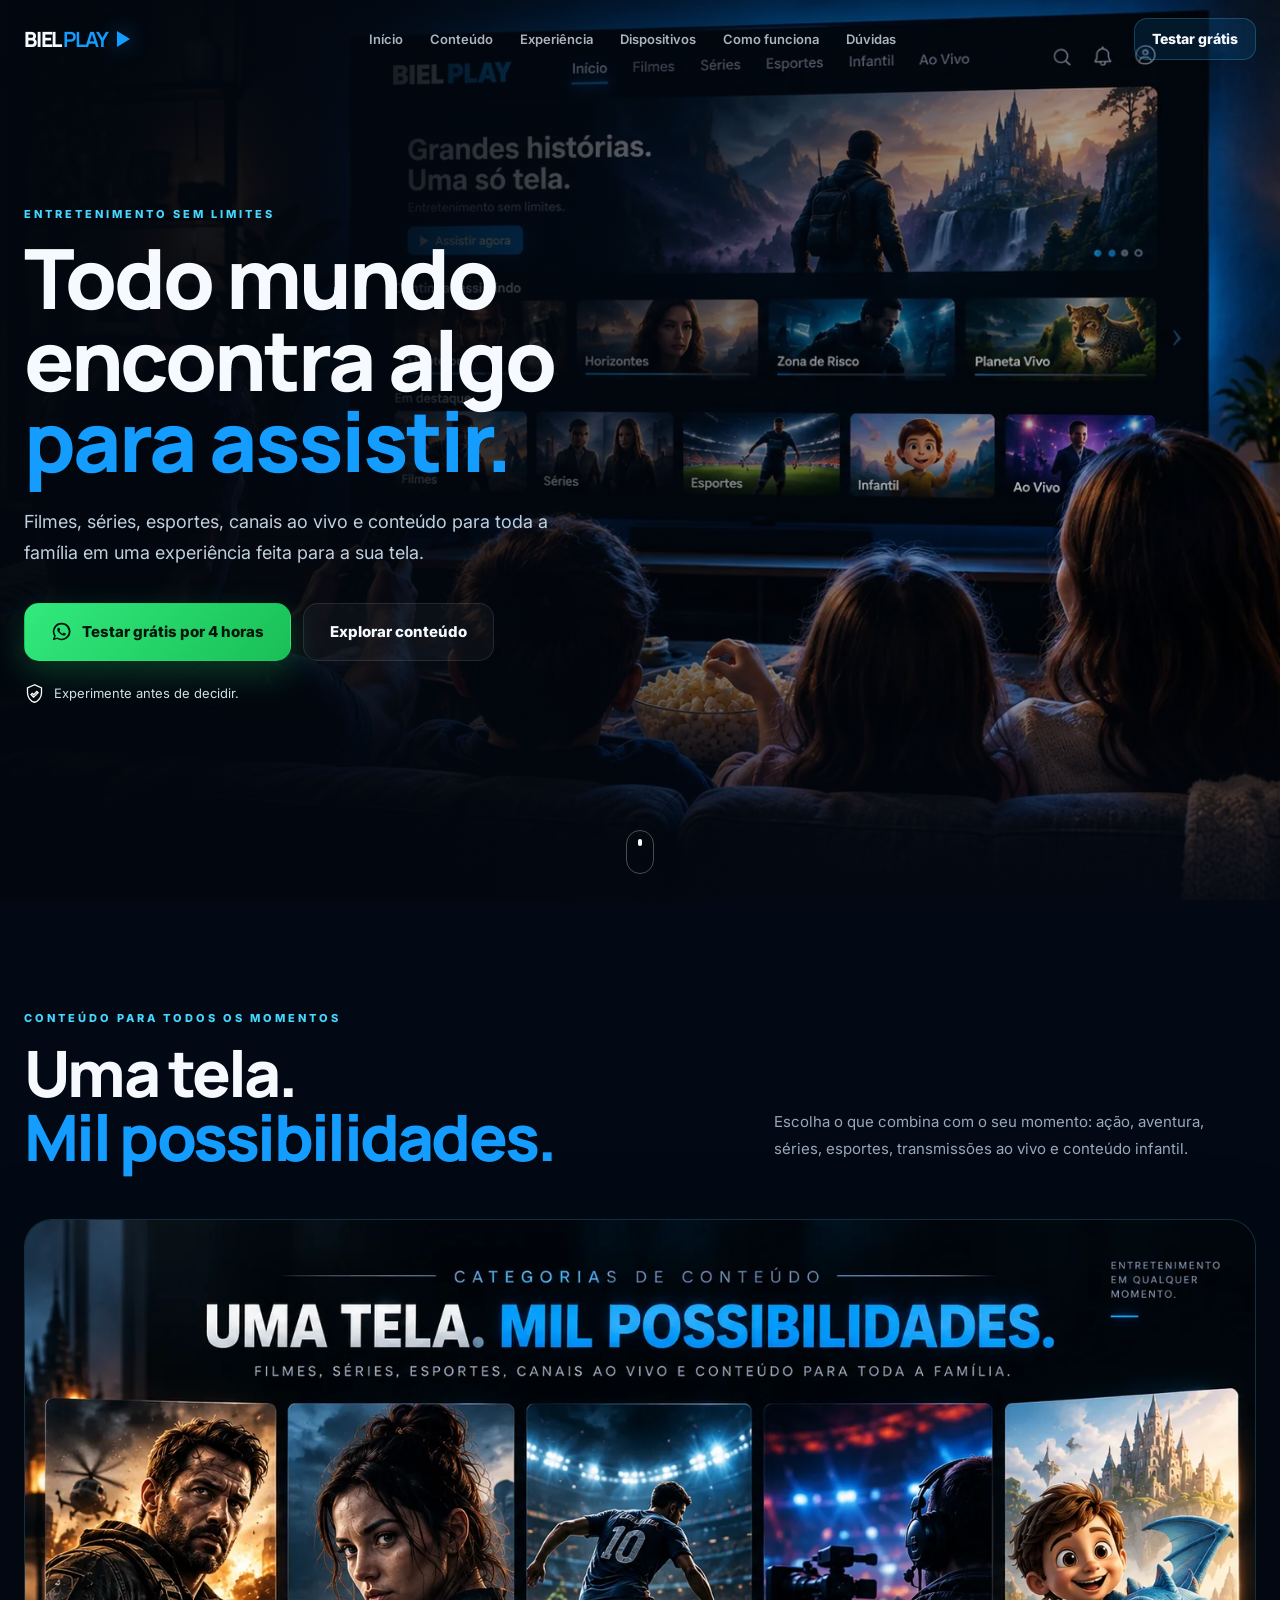
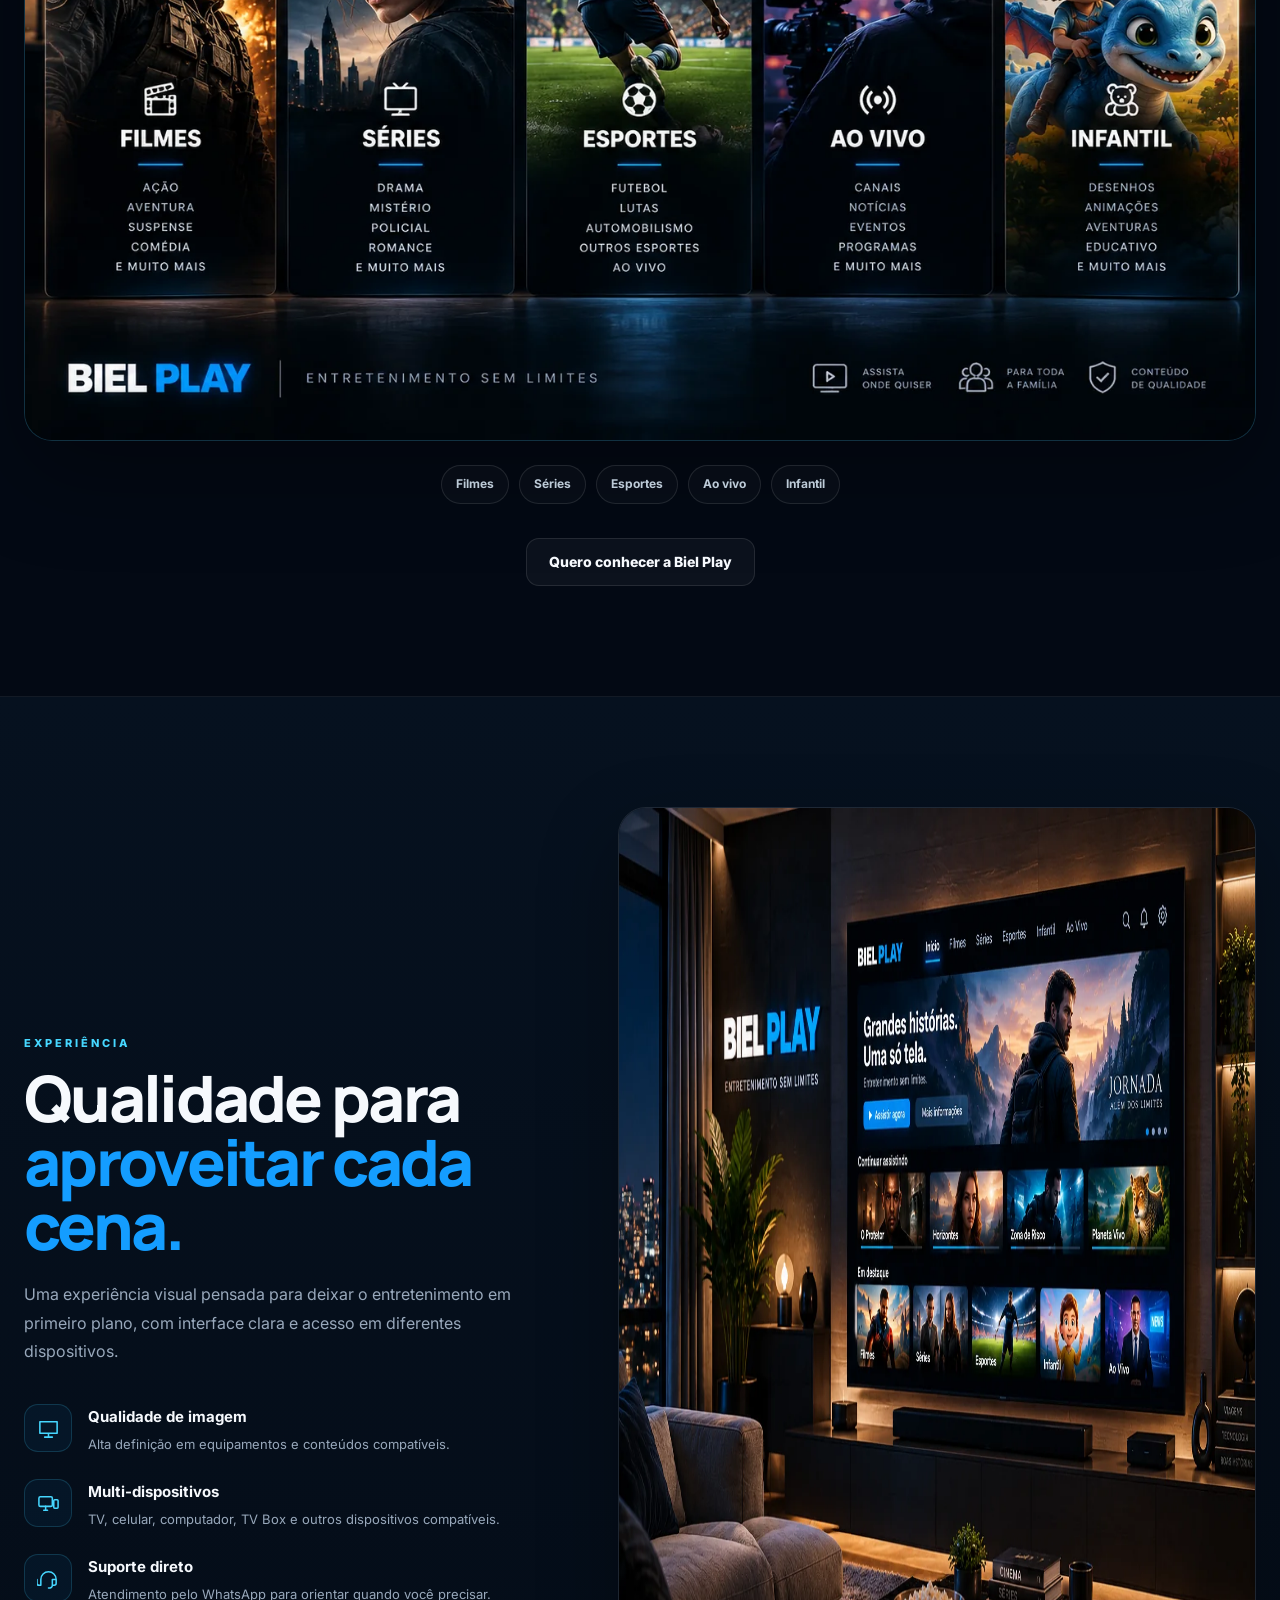
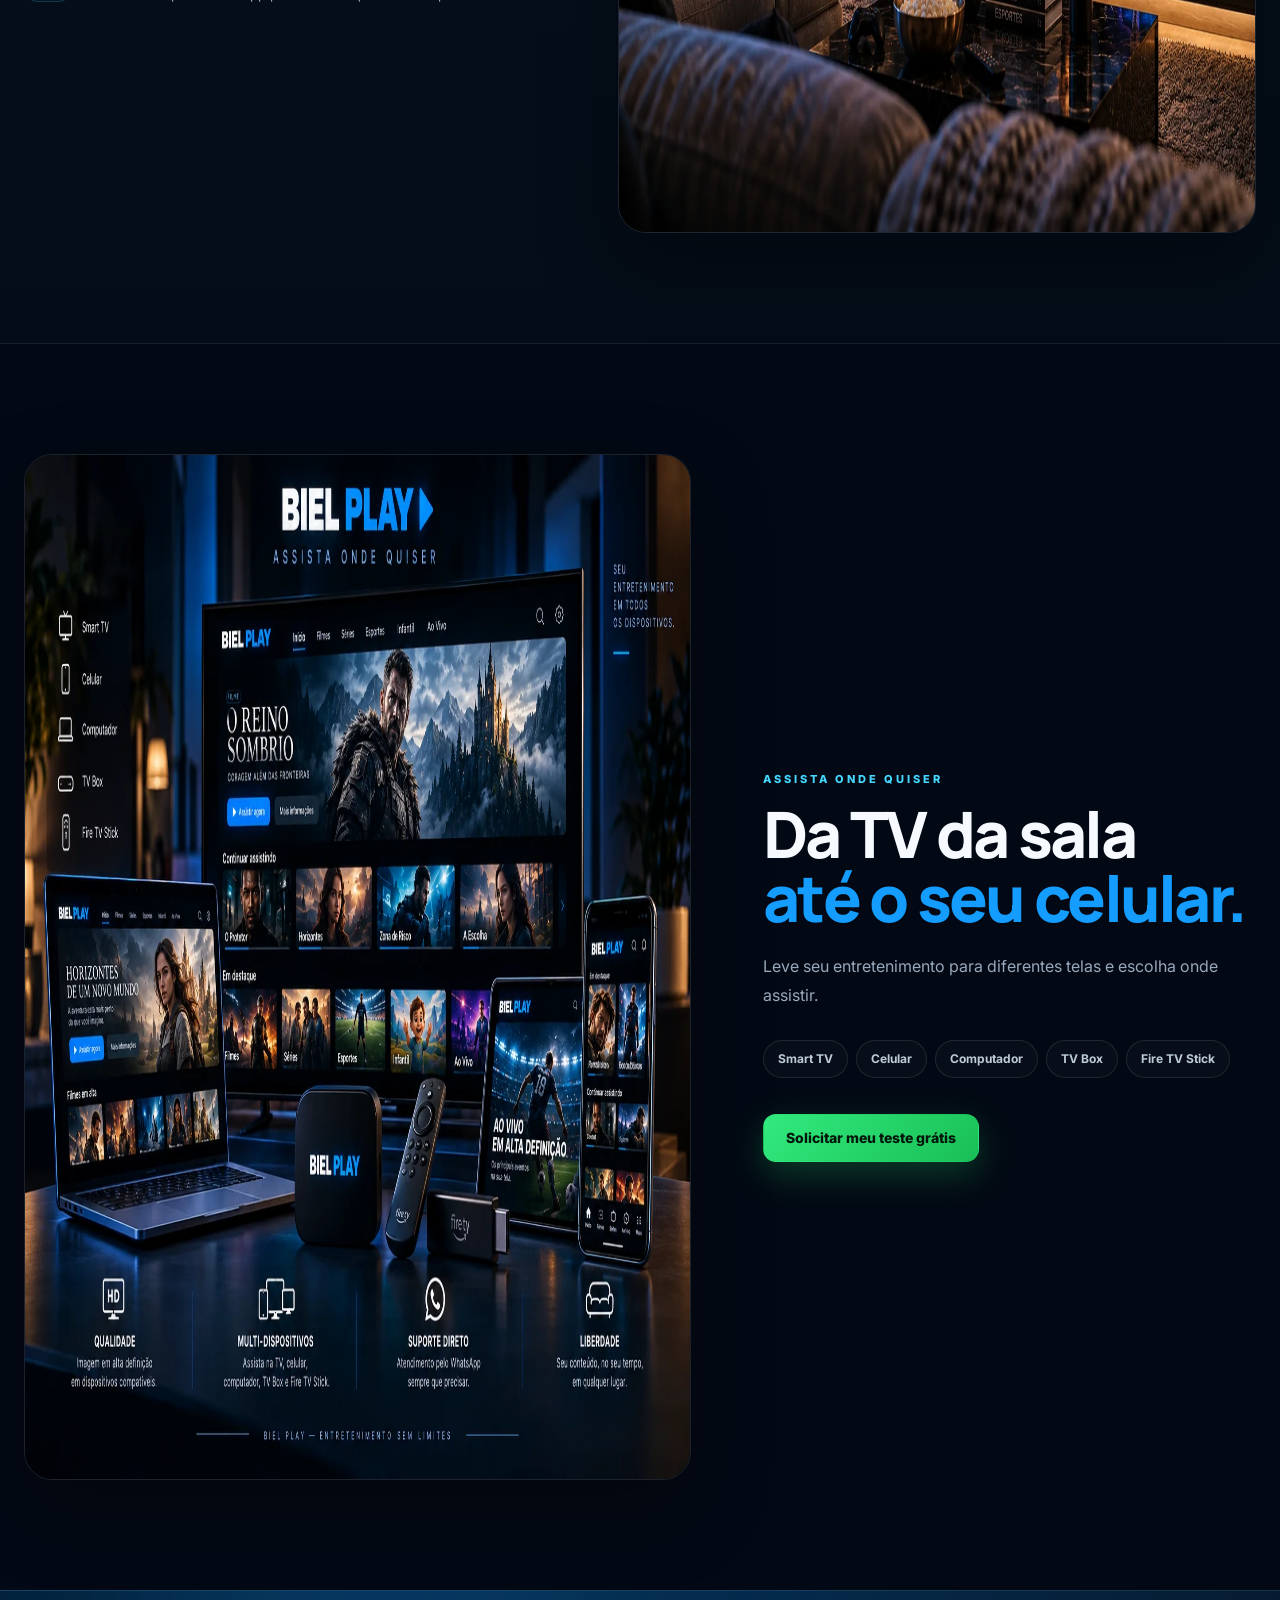
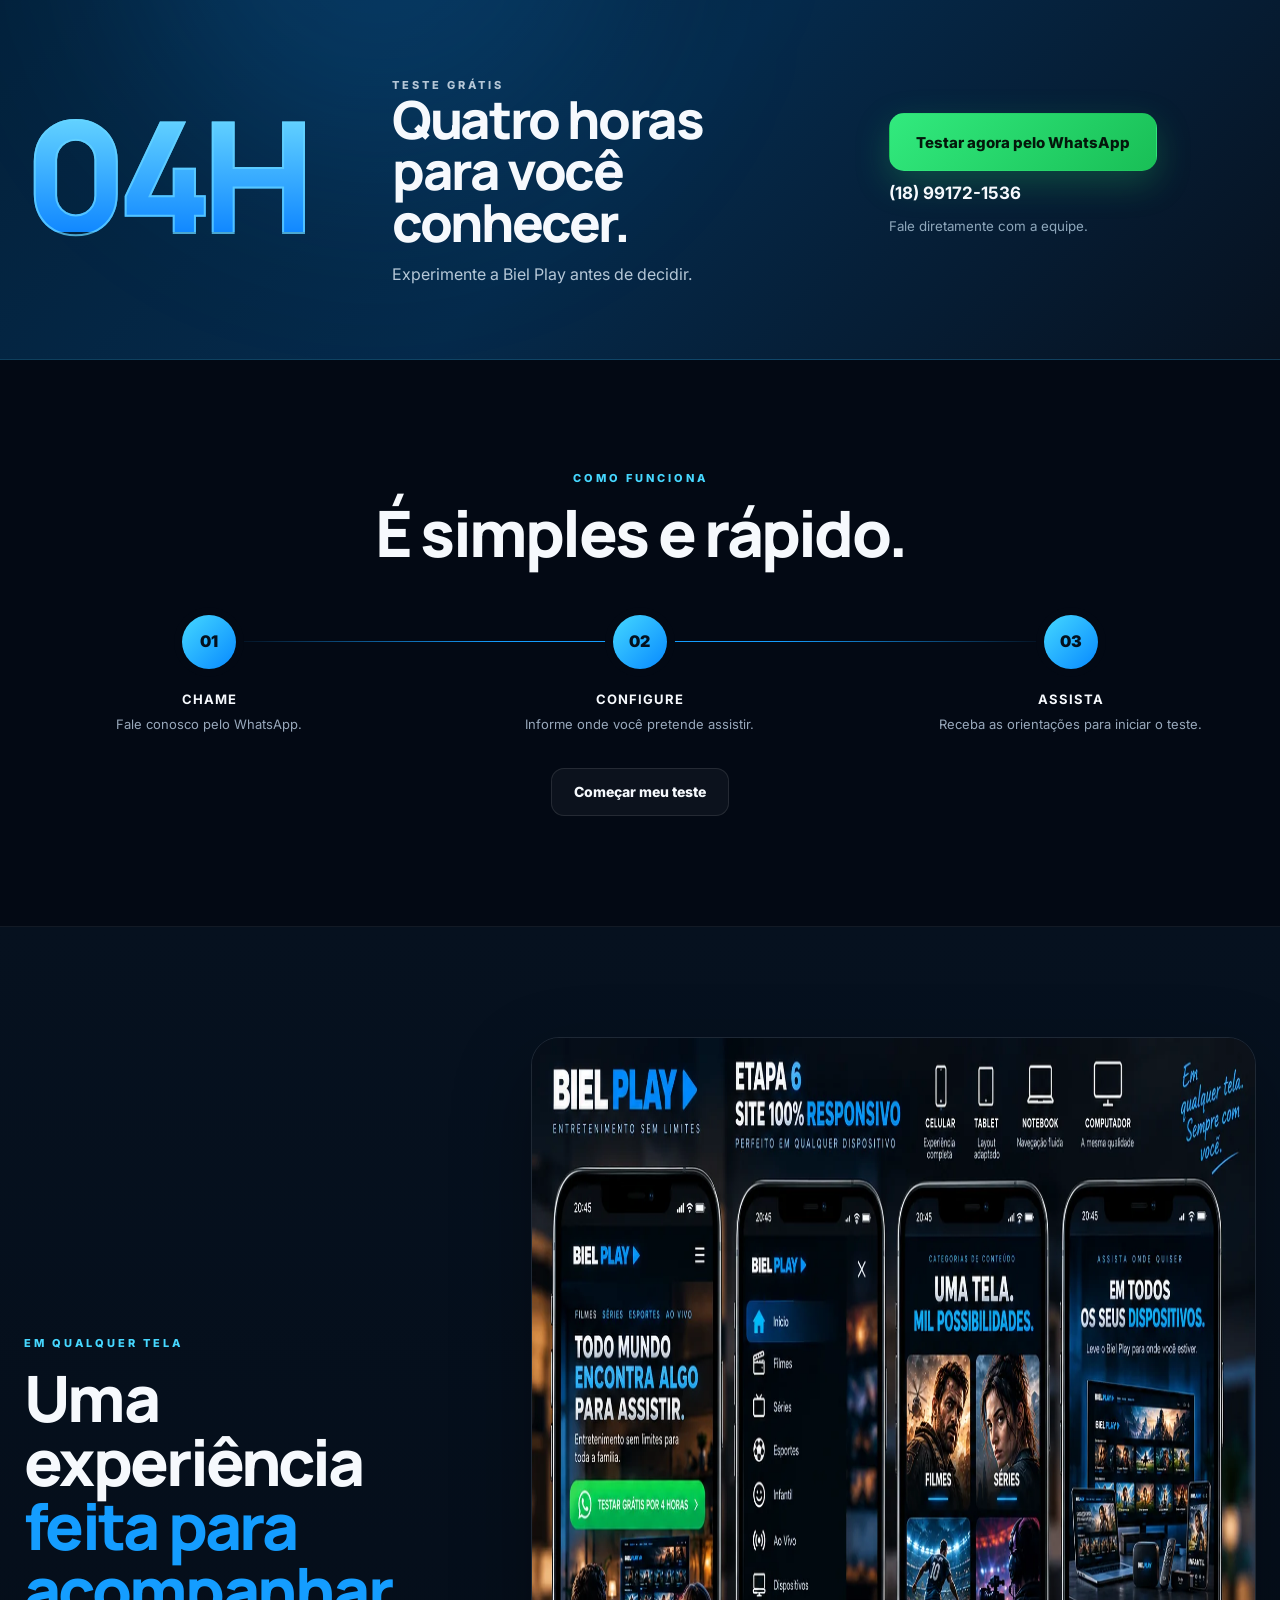
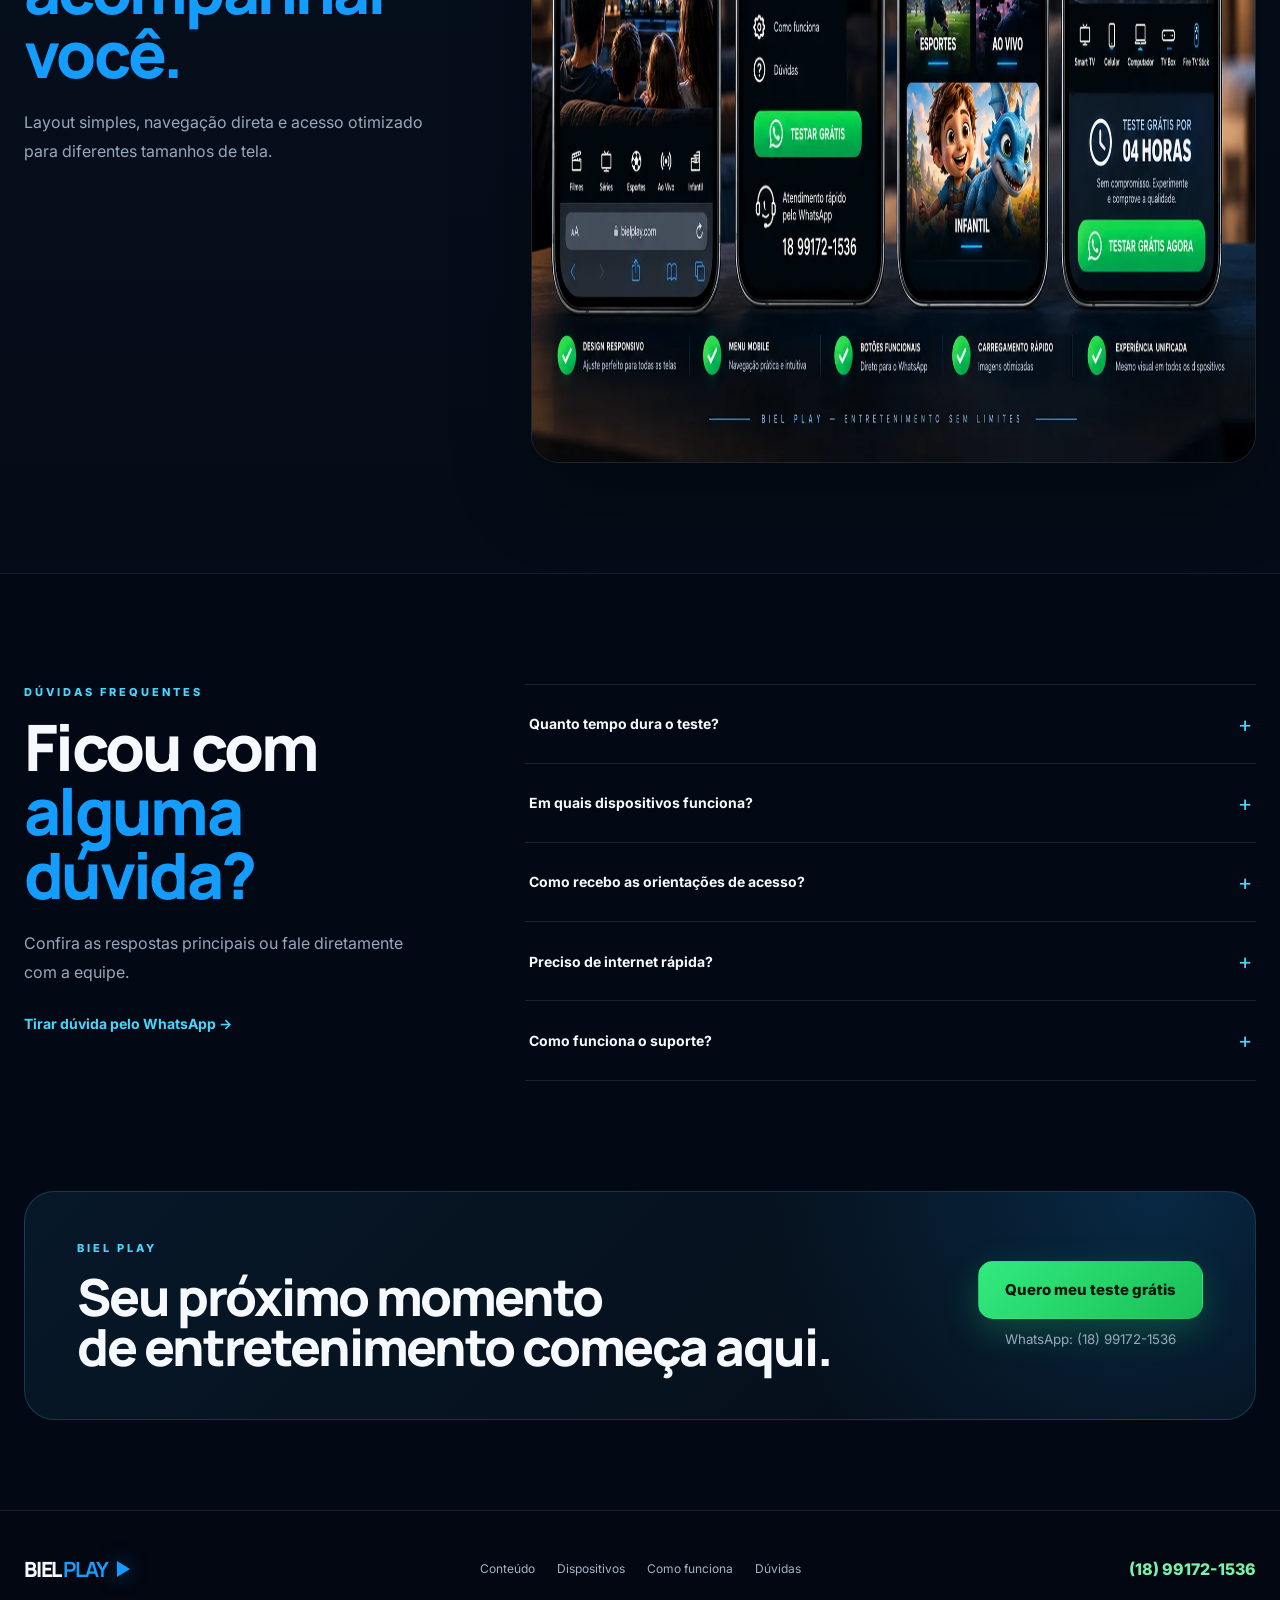
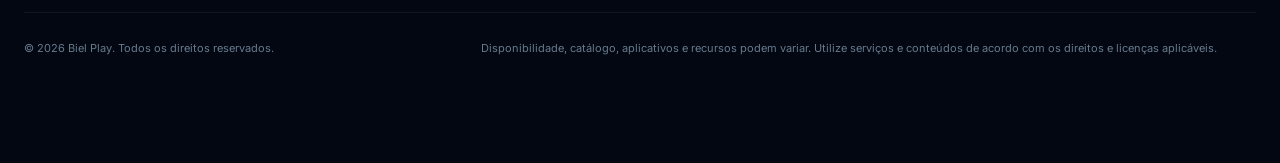
==== commit 874f9560: "Add files via upload" ====
--- a/index.html
+++ b/index.html
@@ -2,1600 +2,324 @@
 <html lang="pt-BR">
 <head>
   <meta charset="utf-8">
-  <meta name="viewport" content="width=device-width, initial-scale=1">
-  <title>BIEL IPTV — Entretenimento sem limites</title>
-  <meta name="description" content="Filmes, séries, canais ao vivo e esportes em qualquer dispositivo. Solicite um teste grátis de 4 horas pelo WhatsApp.">
-  <meta name="theme-color" content="#020711">
+  <meta name="viewport" content="width=device-width,initial-scale=1,viewport-fit=cover">
+  <title>Biel Play — Entretenimento sem limites</title>
+  <meta name="description" content="Filmes, séries, esportes, canais ao vivo e conteúdo para toda a família. Solicite um teste grátis de 4 horas pelo WhatsApp.">
+  <meta name="theme-color" content="#030914">
   <meta name="robots" content="index,follow">
-  <meta property="og:title" content="BIEL IPTV — Entretenimento sem limites">
-  <meta property="og:description" content="Filmes, séries, esportes e canais ao vivo. Teste grátis de 4 horas.">
-
+
+  <meta property="og:type" content="website">
+  <meta property="og:title" content="Biel Play — Entretenimento sem limites">
+  <meta property="og:description" content="Uma tela. Mil possibilidades. Solicite seu teste grátis de 4 horas.">
+  <meta property="og:image" content="assets/hero-family.webp">
+  <meta name="twitter:card" content="summary_large_image">
+
+  <link rel="icon" href="assets/favicon.svg" type="image/svg+xml">
   <link rel="preconnect" href="https://fonts.googleapis.com">
   <link rel="preconnect" href="https://fonts.gstatic.com" crossorigin>
-  <link href="https://fonts.googleapis.com/css2?family=Syne:wght@700;800&family=Inter:opsz,wght@14..32,400;14..32,500;14..32,600;14..32,700;14..32,800&display=swap" rel="stylesheet">
-
-  <style>
-  /* ============================================================
-     BIEL IPTV — LANDING PAGE PROFISSIONAL
-     Design: violet-cinematic, Syne display, Inter body
-  ============================================================ */
-
-  /* ── 1. RESET ─────────────────────────────────────────────── */
-  *, *::before, *::after { box-sizing: border-box; margin: 0; padding: 0; }
-  html { scroll-behavior: smooth; }
-  body {
-    background: #020711;
-    color: #e4edf9;
-    font-family: 'Inter', ui-sans-serif, system-ui, -apple-system, sans-serif;
-    font-optical-sizing: auto;
-    line-height: 1.55;
-    -webkit-font-smoothing: antialiased;
-    overflow-x: hidden;
-    opacity: 0;
-    /* body revealed by JS after loader */
-  }
-  body.visible { opacity: 1; transition: opacity 0.5s ease; }
-  a  { color: inherit; text-decoration: none; }
-  img, svg { display: block; max-width: 100%; }
-  ul, ol { list-style: none; }
-
-  /* ── 2. TOKENS ────────────────────────────────────────────── */
-  :root {
-    /* Backgrounds */
-    --bg:    #020711;
-    --bg2:   #060d1b;
-    --bg3:   #0a1526;
-
-    /* Surfaces & borders */
-    --sf:    rgba(255 255 255 / .038);
-    --sf2:   rgba(255 255 255 / .065);
-    --ln:    rgba(255 255 255 / .07);
-    --ln2:   rgba(255 255 255 / .13);
-
-    /* Text */
-    --tx:    #e4edf9;
-    --mt:    #4a6680;
-    --mt2:   #7294ae;
-
-    /* Violet — cinematic primary */
-    --v:     #7c3aed;
-    --v2:    #5b21b6;
-    --vb:    #a78bfa;
-    --vg:    rgba(124 58 237 / .2);
-
-    /* Amber — live / sports secondary */
-    --am:    #f59e0b;
-    --amg:   rgba(245 158 11 / .18);
-
-    /* Green — WhatsApp */
-    --wpp:   #22c55e;
-
-    --max:   1140px;
-    --r:     16px;
-    --rsm:   10px;
-    --rlg:   24px;
-  }
-
-  /* ── 3. LOADING SCREEN ────────────────────────────────────── */
-  #loader {
-    position: fixed; inset: 0; z-index: 9999;
-    background: var(--bg);
-    display: flex; flex-direction: column;
-    align-items: center; justify-content: center;
-    transition: opacity 0.7s ease, visibility 0.7s ease;
-  }
-  #loader.out { opacity: 0; visibility: hidden; pointer-events: none; }
-
-  /* Signal rings */
-  .ld-rings {
-    position: relative; width: 92px; height: 92px;
-    margin-bottom: 32px; flex-shrink: 0;
-  }
-  .ld-center {
-    position: absolute;
-    top: 50%; left: 50%; translate: -50% -50%;
-    width: 18px; height: 18px; border-radius: 50%;
-    background: var(--v);
-    box-shadow: 0 0 18px var(--vg), 0 0 36px rgba(124 58 237 / .1);
-  }
-  .ld-ring {
-    position: absolute;
-    top: 50%; left: 50%; translate: -50% -50%;
-    border-radius: 50%;
-    border: 1.5px solid var(--v);
-    opacity: 0;
-    animation: ld-ring 2.4s ease-out infinite;
-  }
-  .ld-ring.r1 { width: 38px; height: 38px; animation-delay: 0s; }
-  .ld-ring.r2 { width: 58px; height: 58px; animation-delay: 0.55s; border-color: rgba(124 58 237 / .55); }
-  .ld-ring.r3 { width: 80px; height: 80px; animation-delay: 1.1s;  border-color: rgba(124 58 237 / .25); }
-
-  @keyframes ld-ring {
-    0%   { opacity: 0.85; transform: translate(-50%,-50%) scale(0.55); }
-    100% { opacity: 0;    transform: translate(-50%,-50%) scale(1);    }
-  }
-
-  .ld-brand {
-    font-family: 'Syne', sans-serif;
-    font-size: 46px; font-weight: 800; letter-spacing: -2.5px;
-    color: var(--tx); margin-bottom: 7px;
-    opacity: 0; animation: ld-up 0.5s ease forwards 0.3s;
-  }
-  .ld-brand em { color: var(--v); font-style: normal; }
-
-  .ld-tagline {
-    font-size: 11px; color: var(--mt);
-    letter-spacing: 3.5px; text-transform: uppercase;
-    margin-bottom: 44px;
-    opacity: 0; animation: ld-up 0.5s ease forwards 0.52s;
-  }
-
-  @keyframes ld-up {
-    from { opacity: 0; transform: translateY(10px); }
-    to   { opacity: 1; transform: translateY(0); }
-  }
-
-  .ld-prog {
-    width: 192px; height: 2px;
-    background: rgba(255 255 255 / .07);
-    border-radius: 999px; overflow: hidden;
-    opacity: 0; animation: ld-up 0.4s ease forwards 0.65s;
-  }
-  .ld-bar {
-    height: 100%; width: 0%;
-    background: linear-gradient(90deg, var(--v2), var(--vb));
-    border-radius: 999px;
-    animation: ld-fill 2.1s cubic-bezier(0.16, 1, 0.3, 1) forwards 0.75s;
-  }
-  @keyframes ld-fill { to { width: 100%; } }
-
-  /* ── 4. UTILS ─────────────────────────────────────────────── */
-  .wrap { width: min(var(--max), 100% - 32px); margin-inline: auto; position: relative; z-index: 2; }
-  .sec  { padding-block: 96px; position: relative; overflow: hidden; }
-  .sec-alt { background: var(--bg2); border-block: 1px solid var(--ln); }
-
-  .skip {
-    position: fixed; top: 8px; left: 8px; z-index: 100;
-    padding: 8px 16px; background: #fff; color: #111;
-    border-radius: 8px; font-weight: 700;
-    translate: 0 -200%; transition: translate .18s;
-  }
-  .skip:focus { translate: 0 0; }
-
-  /* Pulse animations */
-  @keyframes pulse-am {
-    0%,100% { box-shadow: 0 0 0 0 rgba(245 158 11 / .5); }
-    60%      { box-shadow: 0 0 0 5px rgba(245 158 11 / 0); }
-  }
-  @keyframes pulse-v {
-    0%,100% { box-shadow: 0 0 0 0 rgba(124 58 237 / .5); }
-    60%      { box-shadow: 0 0 0 5px rgba(124 58 237 / 0); }
-  }
-  @keyframes blink {
-    0%,100% { opacity: 1; } 50% { opacity: .22; }
-  }
-
-  /* ── 5. BUTTONS ───────────────────────────────────────────── */
-  .btn {
-    display: inline-flex; align-items: center; justify-content: center; gap: 9px;
-    min-height: 48px; padding: 0 22px;
-    border-radius: 13px; border: 1px solid transparent;
-    font-family: 'Inter', sans-serif;
-    font-weight: 700; font-size: 15px; letter-spacing: -.2px;
-    white-space: nowrap; cursor: pointer; text-decoration: none;
-    position: relative; overflow: hidden;
-    transition: transform .2s cubic-bezier(.34,1.56,.64,1), box-shadow .2s;
-  }
-  .btn:hover  { transform: translateY(-2px); }
-  .btn:active { transform: translateY(0); }
-  .btn:focus-visible { outline: 2px solid rgba(167 139 250 / .6); outline-offset: 3px; }
-  .btn svg { width: 18px; height: 18px; fill: currentColor; flex-shrink: 0; }
-
-  /* Sheen sweep on hover */
-  .btn::after {
-    content: '';
-    position: absolute; inset: 0;
-    background: linear-gradient(110deg, transparent 38%, rgba(255 255 255 / .1) 50%, transparent 62%);
-    translate: -120% 0; pointer-events: none;
-    transition: translate .5s ease;
-  }
-  .btn:hover::after { translate: 120% 0; }
-
-  .btn-wpp {
-    background: linear-gradient(128deg, #2ee87a, #1cc358);
-    color: #01130a;
-    box-shadow: 0 6px 22px rgba(34 222 108 / .24);
-  }
-  .btn-wpp:hover { box-shadow: 0 12px 36px rgba(34 222 108 / .38); }
-
-  .btn-violet {
-    background: linear-gradient(128deg, #7c3aed, #5b21b6);
-    color: #fff;
-    box-shadow: 0 6px 22px rgba(124 58 237 / .3);
-  }
-  .btn-violet:hover { box-shadow: 0 12px 34px rgba(124 58 237 / .46); }
-
-  .btn-ghost {
-    background: var(--sf); color: var(--tx);
-    border-color: var(--ln2);
-    backdrop-filter: blur(10px);
-  }
-  .btn-ghost:hover { background: var(--sf2); border-color: rgba(255 255 255 / .2); }
-
-  .btn-lg  { min-height: 56px; padding-inline: 28px; font-size: 16px; border-radius: 15px; }
-  .btn-sm  { min-height: 40px; padding-inline: 16px; font-size: 13px; border-radius: 10px; }
-
-  /* ── 6. HEADER ────────────────────────────────────────────── */
-  .site-header {
-    position: sticky; top: 0; z-index: 60;
-    background: rgba(2 7 17 / .82);
-    backdrop-filter: blur(28px) saturate(160%);
-    -webkit-backdrop-filter: blur(28px) saturate(160%);
-    border-bottom: 1px solid var(--ln);
-  }
-  /* Violet underline accent */
-  .site-header::after {
-    content: '';
-    position: absolute; bottom: -1px; left: 10%; right: 10%; height: 1px;
-    background: linear-gradient(90deg, transparent, rgba(124 58 237 / .32), transparent);
-    pointer-events: none;
-  }
-
-  .nav-inner {
-    display: flex; align-items: center;
-    justify-content: space-between; gap: 20px;
-    height: 64px;
-  }
-
-  .brand {
-    display: flex; align-items: center; gap: 10px;
-    flex-shrink: 0;
-    font-family: 'Syne', sans-serif;
-    font-size: 18px; font-weight: 800; letter-spacing: -1px;
-    color: var(--tx);
-  }
-  .brand em { color: var(--v); font-style: normal; }
-  .brand-mark {
-    width: 32px; height: 32px; border-radius: 9px;
-    display: grid; place-items: center; flex-shrink: 0;
-    background: linear-gradient(140deg, var(--v), var(--v2));
-    box-shadow: 0 0 20px rgba(124 58 237 / .38);
-  }
-  .brand-mark svg { width: 13px; fill: #fff; }
-
-  .hd-live {
-    display: inline-flex; align-items: center; gap: 6px;
-    padding: 3px 10px 3px 7px;
-    border-radius: 999px;
-    background: rgba(245 158 11 / .1);
-    border: 1px solid rgba(245 158 11 / .22);
-    font-size: 10px; font-weight: 700; color: var(--am); letter-spacing: .3px;
-  }
-  .hd-live-dot {
-    width: 5px; height: 5px; border-radius: 50%;
-    background: var(--am); animation: pulse-am 2s ease infinite;
-  }
-
-  .main-nav { display: flex; gap: 24px; align-items: center; }
-  .main-nav a {
-    font-size: 13px; font-weight: 600; color: var(--mt2);
-    transition: color .15s;
-  }
-  .main-nav a:hover { color: var(--tx); }
-
-  @media (max-width: 860px) { .main-nav, .hd-live { display: none; } }
-  @media (max-width: 520px) { .site-header .btn-sm { display: none; } }
-
-  /* ── 7. HERO ──────────────────────────────────────────────── */
-  .hero {
-    padding-top: 80px; padding-bottom: 100px;
-    position: relative; overflow: hidden;
-  }
-
-  /* Dot-grid pattern */
-  .hero::before {
-    content: '';
-    position: absolute; inset: 0; z-index: 0; pointer-events: none;
-    background-image: radial-gradient(circle, rgba(124 58 237 / .065) 1px, transparent 1px);
-    background-size: 28px 28px;
-    mask-image: radial-gradient(ellipse at 65% 20%, rgba(0,0,0,.7) 0%, transparent 70%);
-    -webkit-mask-image: radial-gradient(ellipse at 65% 20%, rgba(0,0,0,.7) 0%, transparent 70%);
-  }
-
-  .hero-glow-a {
-    position: absolute; pointer-events: none; z-index: 0;
-    width: 640px; height: 640px; border-radius: 50%;
-    background: radial-gradient(circle, rgba(124 58 237 / .11) 0%, transparent 70%);
-    top: -240px; right: -160px;
-    animation: glow-drift-a 22s ease-in-out infinite;
-  }
-  .hero-glow-b {
-    position: absolute; pointer-events: none; z-index: 0;
-    width: 380px; height: 380px; border-radius: 50%;
-    background: radial-gradient(circle, rgba(245 158 11 / .055) 0%, transparent 70%);
-    bottom: -80px; left: -60px;
-    animation: glow-drift-b 28s ease-in-out infinite;
-  }
-  @keyframes glow-drift-a { 0%,100% { translate: 0 0; } 50% { translate: -28px 48px; } }
-  @keyframes glow-drift-b { 0%,100% { translate: 0 0; } 50% { translate: 40px -36px; } }
-
-  .hero-grid {
-    position: relative; z-index: 2;
-    display: grid;
-    grid-template-columns: 1fr 1fr;
-    gap: 56px; align-items: center;
-  }
-
-  /* Copy */
-  .hero-chip {
-    display: inline-flex; align-items: center; gap: 8px;
-    padding: 5px 13px 5px 8px;
-    background: rgba(124 58 237 / .1);
-    border: 1px solid rgba(124 58 237 / .26);
-    border-radius: 999px;
-    font-size: 11.5px; font-weight: 700; color: var(--vb);
-    margin-bottom: 28px;
-  }
-  .chip-pulse {
-    width: 6px; height: 6px; border-radius: 50%;
-    background: var(--vb); animation: pulse-v 2.4s ease infinite;
-  }
-
-  .hero-h1 {
-    font-family: 'Syne', sans-serif;
-    font-size: clamp(44px, 5.6vw, 78px);
-    font-weight: 800;
-    line-height: .91; letter-spacing: -3.6px;
-    margin-bottom: 22px;
-  }
-  .hero-h1 .hl2 { color: var(--mt2); }
-  .hero-h1 .hl3 {
-    background: linear-gradient(108deg, var(--vb) 0%, var(--v) 55%, #4f46e5 100%);
-    -webkit-background-clip: text; background-clip: text;
-    -webkit-text-fill-color: transparent;
-  }
-
-  .hero-lead {
-    font-size: 17px; color: var(--mt2); line-height: 1.72;
-    max-width: 400px; margin-bottom: 36px;
-  }
-  .hero-ctas { display: flex; flex-wrap: wrap; gap: 12px; margin-bottom: 44px; }
-
-  /* Trust tags */
-  .hero-trust {
-    display: flex; flex-wrap: wrap; gap: 7px;
-    padding-top: 28px; border-top: 1px solid var(--ln);
-  }
-  .trust-tag {
-    display: inline-flex; align-items: center; gap: 6px;
-    padding: 5px 12px; border-radius: 999px;
-    background: rgba(255 255 255 / .03);
-    border: 1px solid var(--ln2);
-    font-size: 12px; font-weight: 600; color: var(--mt2);
-  }
-  .trust-tag svg { width: 11px; fill: var(--vb); flex-shrink: 0; }
-
-  /* TV mockup */
-  .hero-visual { position: relative; }
-
-  .tv-halo {
-    position: absolute; inset: -18%; z-index: 0; pointer-events: none;
-    background: radial-gradient(ellipse at 55% 44%, rgba(124 58 237 / .1), transparent 60%);
-  }
-
-  .tv-frame {
-    position: relative; z-index: 2;
-    width: 100%; aspect-ratio: 16/10;
-    border-radius: 20px;
-    background: #030c1e;
-    border: 1px solid rgba(124 58 237 / .24);
-    box-shadow:
-      0 44px 96px rgba(0 0 0 / .72),
-      0 0 64px rgba(124 58 237 / .1),
-      0 0 0 1px rgba(255 255 255 / .02) inset;
-    overflow: hidden;
-  }
-  /* Scanlines */
-  .tv-frame::before {
-    content: '';
-    position: absolute; inset: 0; z-index: 20; pointer-events: none;
-    background: repeating-linear-gradient(
-      180deg, transparent, transparent 2px,
-      rgba(0 0 0 / .025) 2px, rgba(0 0 0 / .025) 4px
-    );
-  }
-  /* Corner glare */
-  .tv-frame::after {
-    content: '';
-    position: absolute; inset: 0; z-index: 10; pointer-events: none;
-    background: linear-gradient(122deg, rgba(255 255 255 / .04) 0%, transparent 32%);
-  }
-
-  /* Inner UI */
-  .tv-ui { height: 100%; display: flex; flex-direction: column; }
-
-  .tv-bar {
-    height: 32px; flex-shrink: 0; padding-inline: 12px;
-    display: flex; align-items: center; justify-content: space-between;
-    background: rgba(1 5 15 / .8);
-    border-bottom: 1px solid rgba(255 255 255 / .04);
-  }
-  .tv-logo-sm {
-    font-family: 'Syne', sans-serif;
-    font-size: 10px; font-weight: 800; letter-spacing: -.3px; color: #e0ebf8;
-  }
-  .tv-logo-sm em { color: var(--v); font-style: normal; }
-  .tv-live-badge {
-    display: flex; align-items: center; gap: 4px;
-    font-size: 7.5px; font-weight: 700; color: var(--am);
-  }
-  .tv-live-dot {
-    width: 4px; height: 4px; border-radius: 50%;
-    background: var(--am); animation: pulse-am 2s ease infinite;
-  }
-
-  .tv-body { display: flex; flex: 1; min-height: 0; }
-
-  .tv-sidebar {
-    width: 68px; flex-shrink: 0;
-    background: rgba(1 5 15 / .48);
-    border-right: 1px solid rgba(255 255 255 / .04);
-    padding: 8px 5px;
-    display: flex; flex-direction: column; gap: 2px;
-  }
-  .tv-nav-item {
-    padding: 5px 6px; border-radius: 5px;
-    font-size: 8px; font-weight: 600; color: #1e3040;
-  }
-  .tv-nav-item.on {
-    color: #cde4f6;
-    background: rgba(124 58 237 / .2);
-    border-left: 2px solid rgba(124 58 237 / .7);
-    padding-left: 4px;
-  }
-
-  .tv-main { flex: 1; padding: 9px 10px; display: flex; flex-direction: column; gap: 7px; overflow: hidden; }
-
-  /* Featured hero */
-  .tv-feature {
-    flex-shrink: 0; height: 94px;
-    border-radius: 8px; overflow: hidden; position: relative;
-  }
-  .tv-feature::before {
-    content: '';
-    position: absolute; inset: 0; z-index: 0;
-    background:
-      linear-gradient(98deg, rgba(1 5 16 / .96) 28%, rgba(1 5 16 / .52) 62%, transparent 100%),
-      linear-gradient(175deg, #0d1a3c 0%, #060d1c 100%);
-  }
-  /* Abstract city shape */
-  .tv-feature::after {
-    content: '';
-    position: absolute; z-index: 1; right: 0; top: 0; bottom: 0;
-    width: 52%; background: rgba(124 58 237 / .1);
-    clip-path: polygon(18% 0%, 100% 0%, 100% 100%, 0% 100%);
-  }
-  .tv-feat-info {
-    position: relative; z-index: 2;
-    padding: 10px 13px; height: 100%;
-    display: flex; flex-direction: column; justify-content: center;
-  }
-  .tv-feat-tag { font-size: 6px; font-weight: 800; letter-spacing: 2px; color: var(--am); margin-bottom: 4px; }
-  .tv-feat-title {
-    font-family: 'Syne', sans-serif;
-    font-size: 15px; font-weight: 800; color: #fff;
-    letter-spacing: -.5px; margin-bottom: 6px; line-height: 1.1;
-  }
-  .tv-badges { display: flex; gap: 4px; margin-bottom: 6px; }
-  .tv-badge {
-    font-size: 6px; padding: 2px 5px; border-radius: 3px; font-weight: 800;
-  }
-  .bv { background: rgba(124 58 237 / .28); color: var(--vb); }
-  .ba { background: rgba(245 158 11 / .24); color: var(--am); }
-  .tv-feat-play {
-    display: inline-flex; align-items: center; gap: 5px;
-    padding: 4px 10px; border-radius: 4px; width: fit-content;
-    background: rgba(255 255 255 / .1);
-    font-size: 7.5px; font-weight: 700; color: #fff;
-  }
-
-  /* Progress */
-  .tv-progress { flex-shrink: 0; }
-  .tv-prog-label { font-size: 7px; color: #1e3040; font-weight: 600; margin-bottom: 4px; }
-  .tv-prog-track { height: 2px; background: rgba(255 255 255 / .08); border-radius: 999px; overflow: hidden; }
-  .tv-prog-fill {
-    height: 100%; width: 47%; border-radius: 999px;
-    background: linear-gradient(90deg, var(--v), var(--vb));
-  }
-
-  /* Thumbnail rows */
-  .tv-row { display: flex; flex-direction: column; gap: 4px; }
-  .tv-row-label { font-size: 7px; font-weight: 700; color: #1e3040; letter-spacing: .5px; }
-  .tv-thumbs { display: flex; gap: 5px; }
-  .tv-thumb {
-    border-radius: 5px; overflow: hidden;
-    flex-shrink: 0; position: relative;
-  }
-  .tv-thumb::after {
-    content: '';
-    position: absolute; inset: 0;
-    background: linear-gradient(160deg, transparent 40%, rgba(0 0 0 / .45));
-  }
-  .tp { width: 40px; height: 56px; }
-  .tl { width: 79px; height: 45px; }
-
-  .c1 { background: linear-gradient(140deg, #1a2e5a, #07102a); }
-  .c2 { background: linear-gradient(140deg, #4a1020, #14050d); }
-  .c3 { background: linear-gradient(140deg, #0c3a20, #041408); }
-  .c4 { background: linear-gradient(140deg, #2a1060, #0a0320); }
-  .c5 { background: linear-gradient(140deg, #481e08, #180c02); }
-  .c6 { background: linear-gradient(140deg, #0f2850, #03091a); }
-  .c7 { background: linear-gradient(140deg, #0a2e3c, #020d12); }
-  .c8 { background: linear-gradient(140deg, #360d4a, #0d0318); }
-
-  /* Subtle inner shapes on some thumbs */
-  .c1::before { content:''; position:absolute; top:8px; right:5px; width:17px; height:17px; border-radius:50%; background:rgba(80 130 255 / .22); }
-  .c3::before { content:''; position:absolute; bottom:0; left:0; right:0; height:14px; background:rgba(30 200 100 / .16); clip-path:polygon(0 100%,18% 42%,38% 64%,58% 26%,78% 54%,100% 34%,100% 100%); }
-  .c4::before { content:''; position:absolute; inset:0; background:radial-gradient(circle at 50% 40%, rgba(140 80 255 / .2), transparent 58%); }
-
-  /* Floating device chips */
-  .hero-chips {
-    position: absolute; z-index: 3;
-    bottom: -16px; left: 14px;
-    display: flex; gap: 7px;
-  }
-  .h-chip {
-    display: flex; align-items: center; gap: 6px;
-    padding: 6px 12px 6px 9px;
-    background: rgba(3 10 22 / .95);
-    border: 1px solid var(--ln2);
-    border-radius: 10px;
-    font-size: 10px; font-weight: 700; color: #88a8c2;
-    backdrop-filter: blur(14px);
-    box-shadow: 0 8px 24px rgba(0 0 0 / .5);
-  }
-  .h-chip svg { width: 11px; fill: var(--vb); }
-
-  /* Hero responsive */
-  @media (max-width: 880px) {
-    .hero { padding-top: 56px; padding-bottom: 76px; }
-    .hero-grid { grid-template-columns: 1fr; gap: 52px; }
-    .hero-copy { display: flex; flex-direction: column; align-items: center; text-align: center; }
-    .hero-chip { margin-inline: auto; }
-    .hero-lead { margin-inline: auto; }
-    .hero-ctas { justify-content: center; }
-    .hero-trust { justify-content: center; }
-    .hero-visual { max-width: 540px; width: 100%; margin-inline: auto; }
-    .hero-chips { display: none; }
-  }
-  @media (max-width: 540px) {
-    .hero-ctas { flex-direction: column; }
-    .hero-ctas .btn { width: 100%; }
-  }
-
-  /* ── 8. MARQUEE STRIP ─────────────────────────────────────── */
-  .marquee-strip {
-    border-block: 1px solid var(--ln);
-    background: var(--bg2);
-    overflow: hidden; position: relative;
-    padding-block: 17px;
-  }
-  .marquee-strip::before,
-  .marquee-strip::after {
-    content: '';
-    position: absolute; top: 0; bottom: 0; z-index: 2;
-    width: 72px; pointer-events: none;
-  }
-  .marquee-strip::before { left: 0; background: linear-gradient(90deg, var(--bg2), transparent); }
-  .marquee-strip::after  { right: 0; background: linear-gradient(-90deg, var(--bg2), transparent); }
-
-  .marquee-track {
-    display: inline-flex;
-    animation: marquee 28s linear infinite;
-    user-select: none;
-  }
-  .marquee-track:hover { animation-play-state: paused; }
-  @keyframes marquee {
-    from { transform: translateX(0); }
-    to   { transform: translateX(-50%); }
-  }
-
-  .mq-item {
-    display: flex; align-items: center; gap: 10px;
-    padding-inline: 26px;
-    font-size: 13px; font-weight: 700; color: var(--mt2);
-    white-space: nowrap;
-    border-right: 1px solid var(--ln);
-  }
-  .mq-item:last-child { border-right: 0; }
-  .mq-val { color: var(--tx); font-weight: 800; }
-  .mq-dot { width: 4px; height: 4px; border-radius: 50%; background: var(--v); flex-shrink: 0; }
-
-  /* ── 9. SECTION HEADER COMPONENT ──────────────────────────── */
-  .sec-head { margin-bottom: 52px; }
-
-  .sec-label {
-    display: inline-flex; align-items: center; gap: 8px;
-    font-size: 11.5px; font-weight: 700; color: var(--vb);
-    letter-spacing: 1.5px; text-transform: uppercase;
-    margin-bottom: 12px;
-  }
-  .sec-label::before {
-    content: ''; width: 16px; height: 2px; border-radius: 2px;
-    background: var(--v); flex-shrink: 0;
-  }
-
-  .sec-h {
-    font-family: 'Syne', sans-serif;
-    font-size: clamp(30px, 3.8vw, 50px);
-    font-weight: 800; letter-spacing: -2px; line-height: 1.02;
-    margin-bottom: 13px;
-  }
-  .sec-h em { color: var(--vb); font-style: normal; }
-
-  .sec-p { font-size: 15.5px; color: var(--mt2); line-height: 1.72; max-width: 440px; }
-
-  /* ── 10. FEATURES ─────────────────────────────────────────── */
-  .feat-grid {
-    display: grid;
-    grid-template-columns: repeat(3, 1fr);
-    gap: 12px;
-  }
-
-  .feat-card {
-    padding: 26px 24px;
-    border-radius: var(--r);
-    border: 1px solid var(--ln);
-    background: linear-gradient(155deg, rgba(255 255 255 / .024), rgba(255 255 255 / .004));
-    transition: border-color .25s, box-shadow .25s, translate .25s cubic-bezier(.34,1.56,.64,1);
-    position: relative; overflow: hidden;
-  }
-  .feat-card::before {
-    content: '';
-    position: absolute; top: 0; left: 0; right: 0; height: 1px;
-    background: linear-gradient(90deg, transparent, rgba(124 58 237 / .38), transparent);
-    opacity: 0; transition: opacity .3s;
-  }
-  .feat-card:hover {
-    border-color: rgba(124 58 237 / .28);
-    box-shadow: 0 16px 48px rgba(124 58 237 / .08);
-    translate: 0 -4px;
-  }
-  .feat-card:hover::before { opacity: 1; }
-
-  .feat-icon {
-    width: 46px; height: 46px; border-radius: 12px;
-    display: grid; place-items: center; font-size: 20px;
-    background: linear-gradient(140deg, rgba(124 58 237 / .18), rgba(79 70 229 / .08));
-    border: 1px solid rgba(124 58 237 / .18);
-    margin-bottom: 18px;
-  }
-  .feat-card h3 { font-size: 16px; font-weight: 700; margin-bottom: 8px; letter-spacing: -.3px; }
-  .feat-card p  { font-size: 13.5px; color: var(--mt2); line-height: 1.65; }
-
-  @media (max-width: 840px) { .feat-grid { grid-template-columns: 1fr 1fr; } }
-  @media (max-width: 480px) { .feat-grid { grid-template-columns: 1fr; } }
-
-  /* ── 11. STEPS ────────────────────────────────────────────── */
-  .steps-header { text-align: center; margin-bottom: 56px; }
-  .steps-header .sec-label { display: flex; justify-content: center; }
-  .steps-header .sec-p { margin-inline: auto; }
-
-  .steps-grid {
-    display: grid;
-    grid-template-columns: repeat(3, 1fr);
-    gap: 16px; position: relative;
-  }
-  .steps-grid::before {
-    content: '';
-    position: absolute; top: 26px;
-    left: calc(100% / 6); right: calc(100% / 6);
-    height: 1px;
-    background: linear-gradient(90deg, transparent, rgba(124 58 237 / .3), rgba(124 58 237 / .3), transparent);
-  }
-
-  .step-card {
-    padding: 28px 20px; text-align: center;
-    border-radius: var(--r);
-    border: 1px solid var(--ln);
-    background: var(--bg);
-    transition: border-color .2s, box-shadow .2s;
-  }
-  .step-card:hover {
-    border-color: rgba(124 58 237 / .25);
-    box-shadow: 0 8px 32px rgba(124 58 237 / .07);
-  }
-
-  .step-num {
-    width: 52px; height: 52px; border-radius: 50%;
-    display: grid; place-items: center;
-    border: 1px solid rgba(124 58 237 / .36);
-    background: rgba(124 58 237 / .1);
-    color: var(--vb);
-    font-family: 'Syne', sans-serif;
-    font-size: 20px; font-weight: 800;
-    margin: 0 auto 22px;
-  }
-  .step-card h3 { font-size: 16px; font-weight: 700; margin-bottom: 8px; letter-spacing: -.3px; }
-  .step-card p  { font-size: 13.5px; color: var(--mt2); line-height: 1.65; }
-
-  @media (max-width: 700px) {
-    .steps-grid { grid-template-columns: 1fr; gap: 8px; }
-    .steps-grid::before { display: none; }
-    .step-card { display: flex; gap: 18px; align-items: flex-start; text-align: left; }
-    .step-num  { flex-shrink: 0; margin: 0; }
-  }
-
-  /* ── 12. TESTIMONIALS ─────────────────────────────────────── */
-  .testi-grid {
-    display: grid;
-    grid-template-columns: repeat(3, 1fr);
-    gap: 12px;
-  }
-
-  .testi-card {
-    padding: 24px;
-    border-radius: var(--r);
-    border: 1px solid var(--ln);
-    background: linear-gradient(148deg, rgba(255 255 255 / .024), rgba(255 255 255 / .005));
-    backdrop-filter: blur(8px);
-    transition: border-color .2s, translate .2s;
-    position: relative;
-  }
-  /* Decorative quote mark */
-  .testi-card::before {
-    content: '\201C';
-    position: absolute; top: 14px; right: 18px;
-    font-family: 'Syne', sans-serif;
-    font-size: 60px; font-weight: 800; line-height: 1;
-    color: rgba(124 58 237 / .12); pointer-events: none;
-  }
-  .testi-card:hover { border-color: rgba(124 58 237 / .22); translate: 0 -3px; }
-
-  .testi-stars { display: flex; gap: 2px; margin-bottom: 12px; }
-  .star { color: var(--am); font-size: 13px; }
-
-  .testi-text {
-    font-size: 13.5px; color: var(--mt2); line-height: 1.7;
-    margin-bottom: 18px; position: relative; z-index: 1;
-  }
-
-  .testi-author { display: flex; align-items: center; gap: 10px; }
-  .testi-av {
-    width: 34px; height: 34px; border-radius: 50%;
-    background: linear-gradient(140deg, var(--v), var(--v2));
-    display: grid; place-items: center;
-    font-weight: 800; font-size: 13px; color: #fff; flex-shrink: 0;
-  }
-  .testi-name { display: block; font-size: 13px; font-weight: 700; }
-  .testi-loc  { font-size: 11px; color: var(--mt); }
-
-  @media (max-width: 840px) { .testi-grid { grid-template-columns: 1fr 1fr; } }
-  @media (max-width: 500px) { .testi-grid { grid-template-columns: 1fr; } }
-
-  /* ── 13. DEVICES ──────────────────────────────────────────── */
-  .dev-grid {
-    display: grid;
-    grid-template-columns: 1fr 1fr;
-    gap: 72px; align-items: center;
-  }
-
-  .dev-tags { display: flex; flex-wrap: wrap; gap: 8px; margin-bottom: 36px; margin-top: 4px; }
-  .dev-tag {
-    display: flex; align-items: center; gap: 7px;
-    padding: 8px 14px; border-radius: 999px;
-    border: 1px solid var(--ln2);
-    background: rgba(255 255 255 / .025);
-    font-size: 13px; font-weight: 600; color: #9ab4c8;
-    transition: border-color .15s, background .15s;
-  }
-  .dev-tag:hover { border-color: rgba(124 58 237 / .36); background: rgba(124 58 237 / .08); }
-  .dev-tag svg { width: 13px; fill: var(--vb); }
-
-  /* Device visual stage */
-  .dev-stage {
-    position: relative;
-    display: flex; align-items: center; justify-content: center;
-    padding: 20px;
-  }
-  .dev-halo {
-    position: absolute; z-index: 0;
-    width: 340px; height: 340px; border-radius: 50%;
-    background: radial-gradient(circle, rgba(124 58 237 / .1), transparent 70%);
-    filter: blur(60px);
-  }
-  .dev-screen {
-    position: relative; z-index: 2;
-    width: 78%; aspect-ratio: 16/10;
-    border-radius: 14px;
-    background: linear-gradient(140deg, #112040, #050c1c);
-    border: 1px solid rgba(124 58 237 / .22);
-    box-shadow: 0 22px 64px rgba(0 0 0 / .52);
-    overflow: hidden;
-    display: flex; align-items: center; justify-content: center;
-  }
-  .dev-screen-inner {
-    text-align: center; width: 100%; height: 100%;
-    display: flex; flex-direction: column;
-    align-items: center; justify-content: center; gap: 5px;
-    background: radial-gradient(ellipse at 50% 28%, rgba(124 58 237 / .14), transparent 58%);
-  }
-  .dev-logo {
-    font-family: 'Syne', sans-serif;
-    font-size: 22px; font-weight: 800; letter-spacing: -1px; color: var(--tx);
-  }
-  .dev-logo em { color: var(--v); font-style: normal; }
-  .dev-sub { font-size: 6.5px; letter-spacing: 2.5px; color: var(--mt); text-transform: uppercase; }
-
-  .dev-phone {
-    position: absolute; z-index: 3;
-    left: 3%; bottom: 5%;
-    width: 52px; height: 100px; border-radius: 12px;
-    background: linear-gradient(160deg, #112030, #040b18);
-    border: 3px solid #192e48;
-    box-shadow: 0 12px 32px rgba(0 0 0 / .5);
-    overflow: hidden;
-  }
-  .dev-phone::after {
-    content: '';
-    position: absolute; inset: 7px 5px; border-radius: 6px;
-    background: linear-gradient(160deg, rgba(124 58 237 / .22), rgba(3 9 22 / .9));
-  }
-  .dev-box {
-    position: absolute; z-index: 3;
-    right: 3%; bottom: 8%;
-    width: 80px; height: 22px; border-radius: 6px;
-    background: linear-gradient(160deg, #112030, #040b18);
-    border: 2px solid #192e48;
-    box-shadow: 0 8px 20px rgba(0 0 0 / .4);
-  }
-  .dev-box::after {
-    content: '';
-    position: absolute; right: 7px; top: 50%; translate: 0 -50%;
-    width: 6px; height: 6px; border-radius: 50%;
-    background: var(--v); box-shadow: 0 0 10px var(--v);
-    animation: blink 3s ease-in-out infinite;
-  }
-
-  @media (max-width: 840px) {
-    .dev-grid { grid-template-columns: 1fr; gap: 52px; }
-    .dev-copy { text-align: center; }
-    .dev-tags { justify-content: center; }
-    .dev-copy .sec-p  { margin-inline: auto; }
-    .dev-copy .btn { max-width: 340px; margin-inline: auto; display: flex; }
-  }
-
-  /* ── 14. FAQ ──────────────────────────────────────────────── */
-  .faq-layout {
-    display: grid;
-    grid-template-columns: 5fr 7fr;
-    gap: 72px; align-items: start;
-  }
-  .faq-aside .sec-p { margin-bottom: 28px; }
-
-  .faq-list { display: flex; flex-direction: column; gap: 7px; }
-
-  details {
-    border-radius: var(--rsm);
-    border: 1px solid var(--ln);
-    background: rgba(6 14 30 / .5);
-    backdrop-filter: blur(10px);
-    overflow: hidden;
-    transition: border-color .2s;
-  }
-  details:hover   { border-color: var(--ln2); }
-  details[open]   { border-color: rgba(124 58 237 / .26); }
-
-  summary {
-    padding: 16px 17px;
-    display: flex; align-items: center; justify-content: space-between; gap: 12px;
-    cursor: pointer; font-weight: 700; font-size: 14px;
-    list-style: none; user-select: none;
-  }
-  summary::-webkit-details-marker { display: none; }
-
-  .faq-ico {
-    width: 24px; height: 24px; flex-shrink: 0;
-    border-radius: 7px;
-    display: grid; place-items: center;
-    background: rgba(124 58 237 / .1);
-    color: var(--vb); font-size: 16px; line-height: 1;
-    transition: rotate .22s cubic-bezier(.34,1.56,.64,1), background .2s;
-  }
-  .faq-ico::before { content: '+'; }
-  details[open] .faq-ico { rotate: 45deg; background: rgba(124 58 237 / .2); }
-
-  details p {
-    padding: 0 17px 14px;
-    font-size: 13.5px; color: var(--mt2); line-height: 1.7;
-  }
-
-  @media (max-width: 840px) {
-    .faq-layout { grid-template-columns: 1fr; gap: 28px; }
-    .faq-aside { text-align: center; }
-    .faq-aside .sec-label { display: flex; justify-content: center; }
-  }
-
-  /* ── 15. FINAL CTA ────────────────────────────────────────── */
-  .cta-wrap { padding-block: 80px; }
-
-  .cta-card {
-    border-radius: 28px;
-    padding: 52px 56px;
-    display: flex; align-items: center;
-    justify-content: space-between; gap: 44px;
-    background:
-      radial-gradient(ellipse at 90% 0%, rgba(124 58 237 / .18), transparent 50%),
-      radial-gradient(ellipse at 5% 100%, rgba(79 70 229 / .12), transparent 50%),
-      linear-gradient(135deg, rgba(124 58 237 / .06), rgba(255 255 255 / .01));
-    border: 1px solid rgba(124 58 237 / .22);
-    position: relative; overflow: hidden;
-  }
-  .cta-card::before {
-    content: '';
-    position: absolute; top: 0; left: 8%; right: 8%; height: 1px;
-    background: linear-gradient(90deg, transparent, rgba(124 58 237 / .52), transparent);
-    pointer-events: none;
-  }
-  .cta-card::after {
-    content: '';
-    position: absolute; inset: 0; pointer-events: none;
-    background: repeating-linear-gradient(
-      -55deg, transparent, transparent 70px,
-      rgba(124 58 237 / .012) 70px, rgba(124 58 237 / .012) 71px
-    );
-  }
-
-  .cta-text .sec-label { margin-bottom: 12px; }
-  .cta-text h2 {
-    font-family: 'Syne', sans-serif;
-    font-size: clamp(28px, 3.4vw, 44px);
-    font-weight: 800; letter-spacing: -1.6px; line-height: 1.04;
-    margin-bottom: 10px;
-  }
-  .cta-text p { color: var(--mt2); font-size: 15.5px; }
-
-  .cta-actions {
-    display: flex; flex-direction: column;
-    gap: 10px; align-items: center; flex-shrink: 0;
-  }
-  .cta-phone { font-size: 12px; color: var(--mt); }
-
-  @media (max-width: 800px) {
-    .cta-card { flex-direction: column; align-items: flex-start; padding: 32px 24px; }
-    .cta-actions { width: 100%; align-items: flex-start; }
-    .cta-actions .btn { width: 100%; }
-  }
-
-  /* ── 16. FOOTER ───────────────────────────────────────────── */
-  .site-footer {
-    border-top: 1px solid var(--ln);
-    padding: 48px 0 96px;
-  }
-  .footer-grid {
-    display: grid;
-    grid-template-columns: 1.1fr 1fr 1.6fr;
-    gap: 40px; margin-bottom: 36px;
-  }
-  .footer-col { display: flex; flex-direction: column; gap: 10px; }
-  .footer-hdg { font-size: 11px; font-weight: 700; color: #b0cce0; letter-spacing: .8px; }
-  .footer-col p, .footer-col a, .footer-col small {
-    font-size: 13px; color: var(--mt); line-height: 1.65;
-  }
-  .footer-col a:hover { color: var(--tx); transition: color .15s; }
-  .footer-bottom {
-    padding-top: 24px; border-top: 1px solid var(--ln);
-    display: flex; align-items: center; justify-content: space-between;
-    font-size: 12px; color: var(--mt);
-  }
-
-  @media (max-width: 700px) {
-    .footer-grid { grid-template-columns: 1fr; gap: 24px; }
-    .site-footer { padding-bottom: 120px; }
-    .footer-bottom { flex-direction: column; gap: 6px; text-align: center; }
-  }
-  @media (min-width: 841px) { .site-footer { padding-bottom: 48px; } }
-
-  /* ── 17. FLOAT CTA (mobile) ───────────────────────────────── */
-  .float-cta {
-    display: none;
-    position: fixed; bottom: 12px; inset-inline: 12px; z-index: 80;
-    min-height: 56px; border-radius: 16px;
-    align-items: center; justify-content: center; gap: 10px;
-    background: linear-gradient(128deg, #2ee87a, #1cc358);
-    color: #01130a; border: none; cursor: pointer; text-decoration: none;
-    font-family: 'Inter', sans-serif;
-    font-weight: 800; font-size: 16px;
-    box-shadow: 0 14px 44px rgba(34 222 108 / .36), 0 1px 0 rgba(255 255 255 / .22) inset;
-  }
-  .float-cta svg { width: 20px; fill: currentColor; flex-shrink: 0; }
-  @media (max-width: 840px) { .float-cta { display: flex; } }
-
-  /* ── 18. REDUCED MOTION ───────────────────────────────────── */
-  @media (prefers-reduced-motion: reduce) {
-    html { scroll-behavior: auto; }
-    .ld-ring, .ld-bar, .hd-live-dot, .chip-pulse,
-    .tv-live-dot, .dev-box::after, .hero-glow-a, .hero-glow-b,
-    .marquee-track { animation: none !important; }
-    *, *::before, *::after {
-      transition-duration: .01ms !important;
-      animation-duration: .01ms !important;
-    }
-  }
-  </style>
+  <link href="https://fonts.googleapis.com/css2?family=Inter:wght@400;500;600;700;800;900&family=Manrope:wght@700;800&display=swap" rel="stylesheet">
+  <link rel="stylesheet" href="styles.css">
 </head>
 <body>
-
-  <!-- ═══════════════════════════════════════════
-       LOADING SCREEN
-  ══════════════════════════════════════════════ -->
-  <div id="loader" role="status" aria-label="Carregando BIEL IPTV">
-    <div class="ld-rings">
-      <div class="ld-ring r1"></div>
-      <div class="ld-ring r2"></div>
-      <div class="ld-ring r3"></div>
-      <div class="ld-center"></div>
-    </div>
-    <div class="ld-brand">BIEL<em>IPTV</em></div>
-    <div class="ld-tagline">Entretenimento sem limites</div>
-    <div class="ld-prog" aria-hidden="true">
-      <div class="ld-bar"></div>
-    </div>
-  </div>
-
-  <a class="skip" href="#main">Ir para o conteúdo</a>
-
-  <!-- ═══════════════════════════════════════════
-       HEADER
-  ══════════════════════════════════════════════ -->
-  <header class="site-header">
-    <div class="wrap nav-inner">
-
-      <a class="brand" href="#" aria-label="BIEL IPTV — início">
-        <span class="brand-mark" aria-hidden="true">
-          <svg viewBox="0 0 24 24"><path d="M8 5.5L19 12 8 18.5V5.5Z"/></svg>
-        </span>
-        BIEL<em>IPTV</em>
+  <a class="skip-link" href="#main">Ir para o conteúdo</a>
+
+  <header class="site-header" id="header">
+    <div class="container nav">
+      <a class="brand" href="#inicio" aria-label="Biel Play, início">
+        <span class="brand-name">BIEL <b>PLAY</b></span>
+        <span class="brand-play" aria-hidden="true"></span>
       </a>
 
-      <div class="hd-live" aria-hidden="true">
-        <span class="hd-live-dot"></span>
-        Ao vivo 24h
-      </div>
-
-      <nav class="main-nav" aria-label="Navegação principal">
-        <a href="#beneficios">Benefícios</a>
+      <nav class="desktop-nav" aria-label="Navegação principal">
+        <a href="#inicio">Início</a>
+        <a href="#conteudo">Conteúdo</a>
+        <a href="#experiencia">Experiência</a>
+        <a href="#dispositivos">Dispositivos</a>
         <a href="#como-funciona">Como funciona</a>
-        <a href="#dispositivos">Dispositivos</a>
         <a href="#faq">Dúvidas</a>
       </nav>
 
-      <a class="btn btn-violet btn-sm js-wpp" href="#" target="_blank" rel="noopener">
-        Teste grátis
+      <a class="btn btn-header js-wpp" data-cta="header" href="#" target="_blank" rel="noopener">
+        Testar grátis
       </a>
+
+      <button class="menu-btn" id="menuBtn" aria-expanded="false" aria-controls="mobileMenu" aria-label="Abrir menu">
+        <span></span><span></span>
+      </button>
+    </div>
+
+    <div class="mobile-menu" id="mobileMenu" hidden>
+      <a href="#conteudo">Conteúdo</a>
+      <a href="#experiencia">Experiência</a>
+      <a href="#dispositivos">Dispositivos</a>
+      <a href="#como-funciona">Como funciona</a>
+      <a href="#faq">Dúvidas</a>
+      <a class="mobile-menu-cta js-wpp" data-cta="mobile_menu" href="#" target="_blank" rel="noopener">Teste grátis por 4 horas</a>
     </div>
   </header>
 
   <main id="main">
-
-    <!-- ═══════════════════════════════════════════
-         HERO
-    ══════════════════════════════════════════════ -->
-    <section class="hero">
-      <div class="hero-glow-a" aria-hidden="true"></div>
-      <div class="hero-glow-b" aria-hidden="true"></div>
-
-      <div class="wrap hero-grid">
-
-        <!-- Copy -->
+    <!-- HERO -->
+    <section class="hero" id="inicio" aria-label="Biel Play">
+      <img class="hero-bg" src="assets/hero-family.webp" alt="" width="1672" height="941" fetchpriority="high" decoding="async">
+      <div class="hero-overlay" aria-hidden="true"></div>
+      <div class="container hero-inner">
         <div class="hero-copy">
-          <div class="hero-chip" role="status">
-            <span class="chip-pulse" aria-hidden="true"></span>
-            Serviço disponível agora
-          </div>
-
-          <h1 class="hero-h1">
-            Filmes.<br>
-            <span class="hl2">Séries.</span><br>
-            <span class="hl3">Esportes ao vivo.</span>
-          </h1>
-
-          <p class="hero-lead">
-            Tudo que a sua família precisa em um único lugar — disponível em qualquer dispositivo, a qualquer hora.
-          </p>
-
-          <div class="hero-ctas">
-            <a class="btn btn-wpp btn-lg js-wpp" href="#" target="_blank" rel="noopener">
-              <svg viewBox="0 0 24 24"><path d="M12 2a9.9 9.9 0 0 0-8.46 15.06L2 22l5.1-1.5A9.98 9.98 0 1 0 12 2Zm0 18.15a8.04 8.04 0 0 1-4.1-1.12l-.3-.18-3.03.89.91-2.95-.2-.31A8.12 8.12 0 1 1 12 20.15Zm4.46-6.08c-.24-.12-1.43-.7-1.65-.78-.22-.08-.38-.12-.54.12-.16.24-.62.78-.76.94-.14.16-.28.18-.52.06-.24-.12-1.02-.38-1.94-1.2-.72-.64-1.2-1.43-1.34-1.67-.14-.24-.02-.37.1-.49.11-.11.24-.28.36-.42.12-.14.16-.24.24-.4.08-.16.04-.3-.02-.42-.06-.12-.54-1.3-.74-1.78-.2-.47-.4-.4-.54-.41h-.46c-.16 0-.42.06-.64.3-.22.24-.84.82-.84 2s.86 2.32.98 2.48c.12.16 1.7 2.6 4.12 3.64.58.25 1.03.4 1.38.51.58.18 1.11.16 1.53.1.47-.07 1.43-.59 1.63-1.16.2-.57.2-1.06.14-1.16-.06-.1-.22-.16-.46-.28Z"/></svg>
-              Solicitar teste grátis de 4h
+          <p class="eyebrow">ENTRETENIMENTO SEM LIMITES</p>
+          <h1>Todo mundo<br>encontra algo<br><span>para assistir.</span></h1>
+          <p class="hero-text">Filmes, séries, esportes, canais ao vivo e conteúdo para toda a família em uma experiência feita para a sua tela.</p>
+
+          <div class="hero-actions">
+            <a class="btn btn-wpp btn-lg js-wpp" data-cta="hero" href="#" target="_blank" rel="noopener">
+              <svg viewBox="0 0 24 24" aria-hidden="true"><path d="M12 2a9.9 9.9 0 0 0-8.46 15.06L2 22l5.1-1.5A9.98 9.98 0 1 0 12 2Zm0 18.15a8.04 8.04 0 0 1-4.1-1.12l-.3-.18-3.03.89.91-2.95-.2-.31A8.12 8.12 0 1 1 12 20.15Zm4.46-6.08c-.24-.12-1.43-.7-1.65-.78-.22-.08-.38-.12-.54.12-.16.24-.62.78-.76.94-.14.16-.28.18-.52.06-.24-.12-1.02-.38-1.94-1.2-.72-.64-1.2-1.43-1.34-1.67-.14-.24-.02-.37.1-.49.11-.11.24-.28.36-.42.12-.14.16-.24.24-.4.08-.16.04-.3-.02-.42-.06-.12-.54-1.3-.74-1.78-.2-.47-.4-.4-.54-.41h-.46c-.16 0-.42.06-.64.3-.22.24-.84.82-.84 2s.86 2.32.98 2.48c.12.16 1.7 2.6 4.12 3.64.58.25 1.03.4 1.38.51.58.18 1.11.16 1.53.1.47-.07 1.43-.59 1.63-1.16.2-.57.2-1.06.14-1.16-.06-.1-.22-.16-.46-.28Z"/></svg>
+              Testar grátis por 4 horas
             </a>
-            <a class="btn btn-ghost btn-lg" href="#beneficios">
-              Ver benefícios
-            </a>
-          </div>
-
-          <div class="hero-trust" role="list" aria-label="Destaques">
-            <span class="trust-tag" role="listitem">
-              <svg viewBox="0 0 24 24"><path d="M12 1L3 5v6c0 5.5 3.8 10.7 9 12 5.2-1.3 9-6.5 9-12V5l-9-4Z"/></svg>
-              Suporte WhatsApp
+            <a class="btn btn-ghost btn-lg" href="#conteudo">Explorar conteúdo</a>
+          </div>
+
+          <div class="hero-note">
+            <span class="shield-icon" aria-hidden="true">
+              <svg viewBox="0 0 24 24"><path d="M12 2 4 5.5v5.7c0 5.1 3.4 9.7 8 10.8 4.6-1.1 8-5.7 8-10.8V5.5L12 2Zm-1 14.2-3-3 1.4-1.4 1.6 1.6 3.7-3.7 1.4 1.4-5.1 5.1Z"/></svg>
             </span>
-            <span class="trust-tag" role="listitem">
-              <svg viewBox="0 0 24 24"><path d="M17 1H7C5.9 1 5 1.9 5 3v18c0 1.1.9 2 2 2h10c1.1 0 2-.9 2-2V3c0-1.1-.9-2-2-2Zm-5 20a1.5 1.5 0 1 1 0-3 1.5 1.5 0 0 1 0 3Zm5-4H7V4h10v13Z"/></svg>
-              Multi-dispositivos
-            </span>
-            <span class="trust-tag" role="listitem">
-              <svg viewBox="0 0 24 24"><path d="M12 2C6.48 2 2 6.48 2 12s4.48 10 10 10 10-4.48 10-10S17.52 2 12 2Zm0 18c-4.41 0-8-3.59-8-8s3.59-8 8-8 8 3.59 8 8-3.59 8-8 8Zm.5-13H11v6l5.25 3.15.75-1.23-4.5-2.67V7Z"/></svg>
-              Online 24/7
-            </span>
-          </div>
-        </div>
-
-        <!-- TV Mockup -->
-        <div class="hero-visual" aria-label="Prévia da interface BIEL IPTV">
-          <div class="tv-halo" aria-hidden="true"></div>
-
-          <div class="tv-frame" role="img" aria-label="Interface da plataforma em uma Smart TV">
-            <div class="tv-ui" aria-hidden="true">
-
-              <div class="tv-bar">
-                <span class="tv-logo-sm">BIEL<em>IPTV</em></span>
-                <span class="tv-live-badge">
-                  <span class="tv-live-dot"></span>ao vivo
-                </span>
+            Experimente antes de decidir.
+          </div>
+        </div>
+      </div>
+      <a class="scroll-cue" href="#conteudo" aria-label="Ir para conteúdo">
+        <span></span>
+      </a>
+    </section>
+
+    <!-- CONTENT -->
+    <section class="section content-section" id="conteudo">
+      <div class="container">
+        <div class="section-head split-head reveal">
+          <div>
+            <p class="eyebrow">CONTEÚDO PARA TODOS OS MOMENTOS</p>
+            <h2>Uma tela.<br><span>Mil possibilidades.</span></h2>
+          </div>
+          <p>Escolha o que combina com o seu momento: ação, aventura, séries, esportes, transmissões ao vivo e conteúdo infantil.</p>
+        </div>
+
+        <div class="showcase-frame reveal">
+          <img src="assets/categories.webp" alt="Categorias Biel Play: filmes, séries, esportes, ao vivo e infantil" width="1536" height="1024" loading="lazy" decoding="async">
+        </div>
+
+        <div class="category-row reveal" aria-label="Categorias">
+          <span>Filmes</span>
+          <span>Séries</span>
+          <span>Esportes</span>
+          <span>Ao vivo</span>
+          <span>Infantil</span>
+        </div>
+
+        <div class="center-cta reveal">
+          <a class="btn btn-outline js-wpp" data-cta="content" href="#" target="_blank" rel="noopener">Quero conhecer a Biel Play</a>
+        </div>
+      </div>
+    </section>
+
+    <!-- EXPERIENCE -->
+    <section class="section section-alt" id="experiencia">
+      <div class="container editorial-grid">
+        <div class="editorial-copy reveal">
+          <p class="eyebrow">EXPERIÊNCIA</p>
+          <h2>Qualidade para<br><span>aproveitar cada cena.</span></h2>
+          <p class="lead">Uma experiência visual pensada para deixar o entretenimento em primeiro plano, com interface clara e acesso em diferentes dispositivos.</p>
+
+          <div class="feature-list">
+            <div class="feature-item">
+              <div class="line-icon">
+                <svg viewBox="0 0 24 24" aria-hidden="true"><path d="M3 5h18v12H3zM8 21h8M12 17v4"/></svg>
               </div>
-
-              <div class="tv-body">
-                <nav class="tv-sidebar">
-                  <div class="tv-nav-item on">Início</div>
-                  <div class="tv-nav-item">Filmes</div>
-                  <div class="tv-nav-item">Séries</div>
-                  <div class="tv-nav-item">Esportes</div>
-                  <div class="tv-nav-item">Infantil</div>
-                  <div class="tv-nav-item">Canais</div>
-                </nav>
-
-                <div class="tv-main">
-                  <!-- Featured -->
-                  <div class="tv-feature">
-                    <div class="tv-feat-info">
-                      <div class="tv-feat-tag">Em Destaque</div>
-                      <div class="tv-feat-title">Grandes Histórias</div>
-                      <div class="tv-badges">
-                        <span class="tv-badge bv">4K</span>
-                        <span class="tv-badge bv">HD</span>
-                        <span class="tv-badge ba">Ao Vivo</span>
-                      </div>
-                      <div class="tv-feat-play">&#9654; Assistir agora</div>
-                    </div>
-                  </div>
-
-                  <!-- Progress -->
-                  <div class="tv-progress">
-                    <div class="tv-prog-label">Continuando: Episódio 3 · 47% concluído</div>
-                    <div class="tv-prog-track"><div class="tv-prog-fill"></div></div>
-                  </div>
-
-                  <!-- Movie thumbs -->
-                  <div class="tv-row">
-                    <div class="tv-row-label">FILMES EM ALTA</div>
-                    <div class="tv-thumbs">
-                      <div class="tv-thumb tp c1"></div>
-                      <div class="tv-thumb tp c2"></div>
-                      <div class="tv-thumb tp c3"></div>
-                      <div class="tv-thumb tp c4"></div>
-                      <div class="tv-thumb tp c5"></div>
-                    </div>
-                  </div>
-
-                  <!-- Sports thumbs -->
-                  <div class="tv-row">
-                    <div class="tv-row-label">ESPORTES AO VIVO</div>
-                    <div class="tv-thumbs">
-                      <div class="tv-thumb tl c6"></div>
-                      <div class="tv-thumb tl c7"></div>
-                      <div class="tv-thumb tl c8"></div>
-                    </div>
-                  </div>
-                </div>
+              <div><h3>Qualidade de imagem</h3><p>Alta definição em equipamentos e conteúdos compatíveis.</p></div>
+            </div>
+            <div class="feature-item">
+              <div class="line-icon">
+                <svg viewBox="0 0 24 24" aria-hidden="true"><rect x="2" y="5" width="14" height="10" rx="1.5"/><rect x="17.5" y="8" width="4.5" height="9" rx="1"/><path d="M7 19h4M9 15v4"/></svg>
               </div>
+              <div><h3>Multi-dispositivos</h3><p>TV, celular, computador, TV Box e outros dispositivos compatíveis.</p></div>
             </div>
-          </div>
-
-          <div class="hero-chips" aria-hidden="true">
-            <span class="h-chip">
-              <svg viewBox="0 0 24 24"><path d="M17 1H7C5.9 1 5 1.9 5 3v18c0 1.1.9 2 2 2h10c1.1 0 2-.9 2-2V3c0-1.1-.9-2-2-2Zm-5 20a1.5 1.5 0 1 1 0-3 1.5 1.5 0 0 1 0 3Zm5-4H7V4h10v13Z"/></svg>
-              Mobile
-            </span>
-            <span class="h-chip">
-              <svg viewBox="0 0 24 24"><path d="M20 3H4v10c0 1.1.9 2 2 2h3v2H7v2h10v-2h-2v-2h3c1.1 0 2-.9 2-2V5c0-1.1-.9-2-2-2Zm0 12H4V5h16v10Z"/></svg>
-              Smart TV
-            </span>
-            <span class="h-chip">
-              <svg viewBox="0 0 24 24"><path d="M21 2H3a2 2 0 0 0-2 2v12a2 2 0 0 0 2 2h5v2H6v2h12v-2h-2v-2h5a2 2 0 0 0 2-2V4a2 2 0 0 0-2-2Zm0 14H3V4h18v12Z"/></svg>
-              PC
-            </span>
-          </div>
-        </div>
-
-      </div>
-    </section>
-
-    <!-- ═══════════════════════════════════════════
-         MARQUEE STRIP
-    ══════════════════════════════════════════════ -->
-    <div class="marquee-strip" role="complementary" aria-label="Conteúdo disponível">
-      <div class="marquee-track" aria-hidden="true">
-        <span class="mq-item"><span class="mq-dot"></span><span class="mq-val">6.000+</span> Filmes e Séries</span>
-        <span class="mq-item"><span class="mq-dot"></span><span class="mq-val">300+</span> Canais ao Vivo</span>
-        <span class="mq-item"><span class="mq-dot"></span><span class="mq-val">15+</span> Ligas de Esportes</span>
-        <span class="mq-item"><span class="mq-dot"></span>Qualidade <span class="mq-val" style="margin-left:3px">HD</span> e <span class="mq-val" style="margin-left:3px">4K</span></span>
-        <span class="mq-item"><span class="mq-dot"></span>Suporte <span class="mq-val" style="margin-left:3px">24/7</span> pelo WhatsApp</span>
-        <span class="mq-item"><span class="mq-dot"></span>Filmes, Séries, Esportes e Infantil</span>
-        <span class="mq-item"><span class="mq-dot"></span>Teste Grátis de <span class="mq-val" style="margin-left:3px">4 horas</span></span>
-        <!-- Duplicate for seamless loop -->
-        <span class="mq-item"><span class="mq-dot"></span><span class="mq-val">6.000+</span> Filmes e Séries</span>
-        <span class="mq-item"><span class="mq-dot"></span><span class="mq-val">300+</span> Canais ao Vivo</span>
-        <span class="mq-item"><span class="mq-dot"></span><span class="mq-val">15+</span> Ligas de Esportes</span>
-        <span class="mq-item"><span class="mq-dot"></span>Qualidade <span class="mq-val" style="margin-left:3px">HD</span> e <span class="mq-val" style="margin-left:3px">4K</span></span>
-        <span class="mq-item"><span class="mq-dot"></span>Suporte <span class="mq-val" style="margin-left:3px">24/7</span> pelo WhatsApp</span>
-        <span class="mq-item"><span class="mq-dot"></span>Filmes, Séries, Esportes e Infantil</span>
-        <span class="mq-item"><span class="mq-dot"></span>Teste Grátis de <span class="mq-val" style="margin-left:3px">4 horas</span></span>
-      </div>
+            <div class="feature-item">
+              <div class="line-icon">
+                <svg viewBox="0 0 24 24" aria-hidden="true"><path d="M4 13a8 8 0 0 1 16 0v4a2 2 0 0 1-2 2h-2v-6h4M4 13v6H2a2 2 0 0 1-2-2v-4M16 19c0 2-2 3-4 3"/></svg>
+              </div>
+              <div><h3>Suporte direto</h3><p>Atendimento pelo WhatsApp para orientar quando você precisar.</p></div>
+            </div>
+          </div>
+        </div>
+
+        <div class="editorial-media reveal">
+          <img src="assets/quality-room.webp" alt="Sala moderna com a experiência Biel Play em uma televisão" width="1536" height="1024" loading="lazy" decoding="async">
+        </div>
+      </div>
+    </section>
+
+    <!-- DEVICES -->
+    <section class="section devices-section" id="dispositivos">
+      <div class="container devices-grid">
+        <div class="devices-media reveal">
+          <img src="assets/devices.webp" alt="Biel Play exibida em Smart TV, notebook, tablet, celular e TV Box" width="1536" height="1024" loading="lazy" decoding="async">
+        </div>
+
+        <div class="devices-copy reveal">
+          <p class="eyebrow">ASSISTA ONDE QUISER</p>
+          <h2>Da TV da sala<br><span>até o seu celular.</span></h2>
+          <p class="lead">Leve seu entretenimento para diferentes telas e escolha onde assistir.</p>
+
+          <div class="device-pills">
+            <span>Smart TV</span>
+            <span>Celular</span>
+            <span>Computador</span>
+            <span>TV Box</span>
+            <span>Fire TV Stick</span>
+          </div>
+
+          <a class="btn btn-wpp js-wpp" data-cta="devices" href="#" target="_blank" rel="noopener">Solicitar meu teste grátis</a>
+        </div>
+      </div>
+    </section>
+
+    <!-- TRIAL -->
+    <section class="trial-section">
+      <div class="trial-glow" aria-hidden="true"></div>
+      <div class="container trial-grid">
+        <div class="trial-number reveal" aria-hidden="true">04H</div>
+        <div class="trial-copy reveal">
+          <p class="eyebrow">TESTE GRÁTIS</p>
+          <h2>Quatro horas<br>para você conhecer.</h2>
+          <p>Experimente a Biel Play antes de decidir.</p>
+        </div>
+        <div class="trial-action reveal">
+          <a class="btn btn-wpp btn-lg js-wpp" data-cta="trial" href="#" target="_blank" rel="noopener">
+            Testar agora pelo WhatsApp
+          </a>
+          <strong>(18) 99172-1536</strong>
+          <small>Fale diretamente com a equipe.</small>
+        </div>
+      </div>
+    </section>
+
+    <!-- HOW IT WORKS -->
+    <section class="section how-section" id="como-funciona">
+      <div class="container">
+        <div class="section-head center reveal">
+          <p class="eyebrow">COMO FUNCIONA</p>
+          <h2>É simples e rápido.</h2>
+        </div>
+
+        <div class="timeline reveal">
+          <article>
+            <span>01</span>
+            <h3>Chame</h3>
+            <p>Fale conosco pelo WhatsApp.</p>
+          </article>
+          <article>
+            <span>02</span>
+            <h3>Configure</h3>
+            <p>Informe onde você pretende assistir.</p>
+          </article>
+          <article>
+            <span>03</span>
+            <h3>Assista</h3>
+            <p>Receba as orientações para iniciar o teste.</p>
+          </article>
+        </div>
+
+        <div class="center-cta reveal">
+          <a class="btn btn-outline js-wpp" data-cta="steps" href="#" target="_blank" rel="noopener">Começar meu teste</a>
+        </div>
+      </div>
+    </section>
+
+    <!-- RESPONSIVE -->
+    <section class="section section-alt responsive-section">
+      <div class="container responsive-grid">
+        <div class="responsive-copy reveal">
+          <p class="eyebrow">EM QUALQUER TELA</p>
+          <h2>Uma experiência<br><span>feita para acompanhar você.</span></h2>
+          <p class="lead">Layout simples, navegação direta e acesso otimizado para diferentes tamanhos de tela.</p>
+        </div>
+        <div class="responsive-media reveal">
+          <img src="assets/responsive.webp" alt="Exemplo da experiência Biel Play adaptada para celulares e outras telas" width="1536" height="1024" loading="lazy" decoding="async">
+        </div>
+      </div>
+    </section>
+
+    <!-- FAQ -->
+    <section class="section faq-section" id="faq">
+      <div class="container faq-grid">
+        <div class="faq-intro reveal">
+          <p class="eyebrow">DÚVIDAS FREQUENTES</p>
+          <h2>Ficou com<br><span>alguma dúvida?</span></h2>
+          <p class="lead">Confira as respostas principais ou fale diretamente com a equipe.</p>
+          <a class="text-link js-wpp" data-cta="faq" href="#" target="_blank" rel="noopener">Tirar dúvida pelo WhatsApp →</a>
+        </div>
+
+        <div class="faq-list reveal">
+          <details>
+            <summary>Quanto tempo dura o teste?<span>+</span></summary>
+            <p>O teste promocional é de até 4 horas, sujeito à disponibilidade no momento do atendimento.</p>
+          </details>
+          <details>
+            <summary>Em quais dispositivos funciona?<span>+</span></summary>
+            <p>Smart TV, celular, computador, TV Box e Fire TV Stick podem ser utilizados conforme compatibilidade do aparelho e do aplicativo indicado.</p>
+          </details>
+          <details>
+            <summary>Como recebo as orientações de acesso?<span>+</span></summary>
+            <p>Depois de chamar pelo WhatsApp e informar o dispositivo, a equipe orienta os próximos passos para o teste.</p>
+          </details>
+          <details>
+            <summary>Preciso de internet rápida?<span>+</span></summary>
+            <p>Uma conexão estável melhora a experiência. A necessidade de velocidade varia conforme resolução, dispositivo e rede utilizada.</p>
+          </details>
+          <details>
+            <summary>Como funciona o suporte?<span>+</span></summary>
+            <p>O atendimento é feito diretamente pelo WhatsApp no número (18) 99172-1536.</p>
+          </details>
+        </div>
+      </div>
+    </section>
+
+    <!-- FINAL CTA -->
+    <section class="final-cta">
+      <div class="container final-card reveal">
+        <div>
+          <p class="eyebrow">BIEL PLAY</p>
+          <h2>Seu próximo momento<br>de entretenimento começa aqui.</h2>
+        </div>
+        <div>
+          <a class="btn btn-wpp btn-lg js-wpp" data-cta="final" href="#" target="_blank" rel="noopener">Quero meu teste grátis</a>
+          <small>WhatsApp: (18) 99172-1536</small>
+        </div>
+      </div>
+    </section>
+  </main>
+
+  <footer class="site-footer">
+    <div class="container footer-top">
+      <a class="brand footer-brand" href="#inicio">
+        <span class="brand-name">BIEL <b>PLAY</b></span><span class="brand-play" aria-hidden="true"></span>
+      </a>
+      <nav aria-label="Links do rodapé">
+        <a href="#conteudo">Conteúdo</a>
+        <a href="#dispositivos">Dispositivos</a>
+        <a href="#como-funciona">Como funciona</a>
+        <a href="#faq">Dúvidas</a>
+      </nav>
+      <a class="footer-phone js-wpp" data-cta="footer" href="#" target="_blank" rel="noopener">(18) 99172-1536</a>
     </div>
-
-    <!-- ═══════════════════════════════════════════
-         FEATURES / BENEFITS
-    ══════════════════════════════════════════════ -->
-    <section class="sec" id="beneficios">
-      <div class="wrap">
-        <div class="sec-head">
-          <div class="sec-label">Por que BIEL IPTV</div>
-          <h2 class="sec-h">Feita para você assistir,<br><em>sem complicação.</em></h2>
-          <p class="sec-p">Qualidade real, suporte próximo e compatibilidade com todos os seus dispositivos.</p>
-        </div>
-        <div class="feat-grid">
-          <article class="feat-card">
-            <div class="feat-icon" aria-hidden="true">🎯</div>
-            <h3>Imagem em alta definição</h3>
-            <p>Assista em HD e 4K nos dispositivos compatíveis. Clareza e cor reais em cada cena.</p>
-          </article>
-          <article class="feat-card">
-            <div class="feat-icon" aria-hidden="true">⚡</div>
-            <h3>Sinal estável</h3>
-            <p>Interface leve, pensada para minimizar interrupções durante toda a sua sessão.</p>
-          </article>
-          <article class="feat-card">
-            <div class="feat-icon" aria-hidden="true">💬</div>
-            <h3>Suporte pelo WhatsApp</h3>
-            <p>Fale direto com a equipe quando precisar. Atendimento rápido, sem fila de espera.</p>
-          </article>
-          <article class="feat-card">
-            <div class="feat-icon" aria-hidden="true">📱</div>
-            <h3>Compatibilidade ampla</h3>
-            <p>Smart TV, celular, computador, TV Box e Fire TV Stick — no dispositivo que preferir.</p>
-          </article>
-          <article class="feat-card">
-            <div class="feat-icon" aria-hidden="true">👨‍👩‍👧‍👦</div>
-            <h3>Para toda a família</h3>
-            <p>Filmes, séries, esportes, canais e conteúdo infantil organizados em um só lugar.</p>
-          </article>
-          <article class="feat-card">
-            <div class="feat-icon" aria-hidden="true">🔄</div>
-            <h3>Catálogo sempre atualizado</h3>
-            <p>Novos títulos e canais adicionados regularmente, mantendo a experiência fresca.</p>
-          </article>
-        </div>
-      </div>
-    </section>
-
-    <!-- ═══════════════════════════════════════════
-         HOW IT WORKS
-    ══════════════════════════════════════════════ -->
-    <section class="sec sec-alt" id="como-funciona">
-      <div class="wrap">
-        <div class="steps-header">
-          <div class="sec-label">Como funciona</div>
-          <h2 class="sec-h">Comece em <em>três passos simples.</em></h2>
-          <p class="sec-p">Do primeiro contato ao teste grátis — rápido e sem burocracia.</p>
-        </div>
-        <div class="steps-grid">
-          <article class="step-card">
-            <div class="step-num" aria-label="Passo 1">1</div>
-            <div>
-              <h3>Chame no WhatsApp</h3>
-              <p>Toque no botão de teste grátis e fale direto com a equipe. É só enviar a mensagem.</p>
-            </div>
-          </article>
-          <article class="step-card">
-            <div class="step-num" aria-label="Passo 2">2</div>
-            <div>
-              <h3>Informe seu dispositivo</h3>
-              <p>Diga onde quer assistir para receber as instruções de configuração corretas.</p>
-            </div>
-          </article>
-          <article class="step-card">
-            <div class="step-num" aria-label="Passo 3">3</div>
-            <div>
-              <h3>Experimente por 4 horas</h3>
-              <p>Teste o serviço completo antes de decidir. Sem compromisso, sem cadastro.</p>
-            </div>
-          </article>
-        </div>
-      </div>
-    </section>
-
-    <!-- ═══════════════════════════════════════════
-         TESTIMONIALS
-    ══════════════════════════════════════════════ -->
-    <section class="sec" id="depoimentos">
-      <div class="wrap">
-        <div class="sec-head">
-          <div class="sec-label">Quem já assiste</div>
-          <h2 class="sec-h">Aprovado por quem<br><em>usa no dia a dia.</em></h2>
-        </div>
-        <div class="testi-grid">
-          <article class="testi-card">
-            <div class="testi-stars" aria-label="5 estrelas">
-              <span class="star">★</span><span class="star">★</span><span class="star">★</span><span class="star">★</span><span class="star">★</span>
-            </div>
-            <p class="testi-text">Uso na Smart TV da sala e no celular. Nunca tive problemas de sinal. O suporte me ajudou a configurar em menos de 5 minutos.</p>
-            <div class="testi-author">
-              <div class="testi-av" aria-hidden="true">M</div>
-              <div>
-                <strong class="testi-name">Marcos R.</strong>
-                <span class="testi-loc">Araçatuba, SP</span>
-              </div>
-            </div>
-          </article>
-          <article class="testi-card">
-            <div class="testi-stars" aria-label="5 estrelas">
-              <span class="star">★</span><span class="star">★</span><span class="star">★</span><span class="star">★</span><span class="star">★</span>
-            </div>
-            <p class="testi-text">Minha família toda usa — cada um no seu dispositivo. Minha filha assiste desenhos e eu não perco mais nenhum jogo. Recomendo demais.</p>
-            <div class="testi-author">
-              <div class="testi-av" aria-hidden="true">C</div>
-              <div>
-                <strong class="testi-name">Carla F.</strong>
-                <span class="testi-loc">São José do Rio Preto, SP</span>
-              </div>
-            </div>
-          </article>
-          <article class="testi-card">
-            <div class="testi-stars" aria-label="5 estrelas">
-              <span class="star">★</span><span class="star">★</span><span class="star">★</span><span class="star">★</span><span class="star">★</span>
-            </div>
-            <p class="testi-text">Fiz o teste, adorei e já assinei no mesmo dia. Qualidade de imagem incrível e catálogo enorme. Atendimento top.</p>
-            <div class="testi-author">
-              <div class="testi-av" aria-hidden="true">R</div>
-              <div>
-                <strong class="testi-name">Ricardo P.</strong>
-                <span class="testi-loc">Birigui, SP</span>
-              </div>
-            </div>
-          </article>
-        </div>
-      </div>
-    </section>
-
-    <!-- ═══════════════════════════════════════════
-         DEVICES
-    ══════════════════════════════════════════════ -->
-    <section class="sec sec-alt" id="dispositivos">
-      <div class="wrap dev-grid">
-
-        <div class="dev-copy">
-          <div class="sec-label">Compatibilidade</div>
-          <h2 class="sec-h">Assista onde for<br><em>melhor para você.</em></h2>
-          <p class="sec-p">Funciona nos principais dispositivos. As instruções são passadas direto pelo atendimento.</p>
-          <div class="dev-tags">
-            <span class="dev-tag">
-              <svg viewBox="0 0 24 24"><path d="M20 3H4v10c0 1.1.9 2 2 2h3v2H7v2h10v-2h-2v-2h3c1.1 0 2-.9 2-2V5c0-1.1-.9-2-2-2Zm0 12H4V5h16v10Z"/></svg>
-              Smart TV
-            </span>
-            <span class="dev-tag">
-              <svg viewBox="0 0 24 24"><path d="M17 1H7C5.9 1 5 1.9 5 3v18c0 1.1.9 2 2 2h10c1.1 0 2-.9 2-2V3c0-1.1-.9-2-2-2Zm-5 20a1.5 1.5 0 1 1 0-3 1.5 1.5 0 0 1 0 3Zm5-4H7V4h10v13Z"/></svg>
-              Celular
-            </span>
-            <span class="dev-tag">
-              <svg viewBox="0 0 24 24"><path d="M21 2H3a2 2 0 0 0-2 2v12a2 2 0 0 0 2 2h5v2H6v2h12v-2h-2v-2h5a2 2 0 0 0 2-2V4a2 2 0 0 0-2-2Zm0 14H3V4h18v12Z"/></svg>
-              Computador
-            </span>
-            <span class="dev-tag">
-              <svg viewBox="0 0 24 24"><path d="M4 6h16v10H4zm8 12c.55 0 1-.45 1-1s-.45-1-1-1-1 .45-1 1 .45 1 1 1zm-4 2h8v-1H8v1z"/></svg>
-              TV Box
-            </span>
-            <span class="dev-tag">
-              <svg viewBox="0 0 24 24"><path d="M21 3H3v13h7v2H8v2h8v-2h-2v-2h7V3Zm-2 11H5V5h14v9Z"/></svg>
-              Fire TV Stick
-            </span>
-          </div>
-          <a class="btn btn-wpp btn-lg js-wpp" href="#" target="_blank" rel="noopener">
-            <svg viewBox="0 0 24 24"><path d="M12 2a9.9 9.9 0 0 0-8.46 15.06L2 22l5.1-1.5A9.98 9.98 0 1 0 12 2Zm0 18.15a8.04 8.04 0 0 1-4.1-1.12l-.3-.18-3.03.89.91-2.95-.2-.31A8.12 8.12 0 1 1 12 20.15Zm4.46-6.08c-.24-.12-1.43-.7-1.65-.78-.22-.08-.38-.12-.54.12-.16.24-.62.78-.76.94-.14.16-.28.18-.52.06-.24-.12-1.02-.38-1.94-1.2-.72-.64-1.2-1.43-1.34-1.67-.14-.24-.02-.37.1-.49.11-.11.24-.28.36-.42.12-.14.16-.24.24-.4.08-.16.04-.3-.02-.42-.06-.12-.54-1.3-.74-1.78-.2-.47-.4-.4-.54-.41h-.46c-.16 0-.42.06-.64.3-.22.24-.84.82-.84 2s.86 2.32.98 2.48c.12.16 1.7 2.6 4.12 3.64.58.25 1.03.4 1.38.51.58.18 1.11.16 1.53.1.47-.07 1.43-.59 1.63-1.16.2-.57.2-1.06.14-1.16-.06-.1-.22-.16-.46-.28Z"/></svg>
-            Solicitar meu teste grátis
-          </a>
-        </div>
-
-        <div class="dev-stage" aria-hidden="true">
-          <div class="dev-halo"></div>
-          <div class="dev-screen">
-            <div class="dev-screen-inner">
-              <div class="dev-logo">BIEL<em>IPTV</em></div>
-              <div class="dev-sub">Entretenimento sem limites</div>
-            </div>
-          </div>
-          <div class="dev-phone"></div>
-          <div class="dev-box"></div>
-        </div>
-
-      </div>
-    </section>
-
-    <!-- ═══════════════════════════════════════════
-         FAQ
-    ══════════════════════════════════════════════ -->
-    <section class="sec" id="faq">
-      <div class="wrap faq-layout">
-
-        <div class="faq-aside">
-          <div class="sec-label">Dúvidas frequentes</div>
-          <h2 class="sec-h">Antes de começar,<br><em>saiba o essencial.</em></h2>
-          <p class="sec-p">Ainda tem perguntas? A equipe responde rápido pelo WhatsApp.</p>
-          <a class="btn btn-ghost js-wpp" href="#" target="_blank" rel="noopener">
-            <svg viewBox="0 0 24 24" style="width:17px;height:17px;fill:currentColor"><path d="M12 2a9.9 9.9 0 0 0-8.46 15.06L2 22l5.1-1.5A9.98 9.98 0 1 0 12 2Zm0 18.15a8.04 8.04 0 0 1-4.1-1.12l-.3-.18-3.03.89.91-2.95-.2-.31A8.12 8.12 0 1 1 12 20.15Zm4.46-6.08c-.24-.12-1.43-.7-1.65-.78-.22-.08-.38-.12-.54.12-.16.24-.62.78-.76.94-.14.16-.28.18-.52.06-.24-.12-1.02-.38-1.94-1.2-.72-.64-1.2-1.43-1.34-1.67-.14-.24-.02-.37.1-.49.11-.11.24-.28.36-.42.12-.14.16-.24.24-.4.08-.16.04-.3-.02-.42-.06-.12-.54-1.3-.74-1.78-.2-.47-.4-.4-.54-.41h-.46c-.16 0-.42.06-.64.3-.22.24-.84.82-.84 2s.86 2.32.98 2.48c.12.16 1.7 2.6 4.12 3.64.58.25 1.03.4 1.38.51.58.18 1.11.16 1.53.1.47-.07 1.43-.59 1.63-1.16.2-.57.2-1.06.14-1.16-.06-.1-.22-.16-.46-.28Z"/></svg>
-            Tirar dúvida no WhatsApp
-          </a>
-        </div>
-
-        <div class="faq-list">
-          <details open>
-            <summary>O teste grátis dura quanto tempo? <span class="faq-ico" aria-hidden="true"></span></summary>
-            <p>O teste promocional é de até 4 horas, sujeito à disponibilidade no momento do atendimento.</p>
-          </details>
-          <details>
-            <summary>Em quais dispositivos posso assistir? <span class="faq-ico" aria-hidden="true"></span></summary>
-            <p>O serviço é compatível com Smart TV, celular, computador, TV Box e Fire TV Stick — dependendo do modelo e do aplicativo indicado para cada dispositivo.</p>
-          </details>
-          <details>
-            <summary>Preciso de internet rápida? <span class="faq-ico" aria-hidden="true"></span></summary>
-            <p>Uma conexão estável melhora bastante a experiência. A velocidade ideal varia conforme a resolução escolhida, o dispositivo e a rede utilizada.</p>
-          </details>
-          <details>
-            <summary>Como falo com o suporte? <span class="faq-ico" aria-hidden="true"></span></summary>
-            <p>O atendimento é feito pelo WhatsApp no número (18) 99172-1536. Rápido, direto e sem fila de espera.</p>
-          </details>
-          <details>
-            <summary>Como solicitar o teste grátis? <span class="faq-ico" aria-hidden="true"></span></summary>
-            <p>Toque em qualquer botão "Solicitar teste grátis" na página. Você será direcionado ao WhatsApp com uma mensagem já preenchida — é só enviar.</p>
-          </details>
-        </div>
-
-      </div>
-    </section>
-
-    <!-- ═══════════════════════════════════════════
-         FINAL CTA
-    ══════════════════════════════════════════════ -->
-    <section class="cta-wrap">
-      <div class="wrap">
-        <div class="cta-card">
-          <div class="cta-text">
-            <div class="sec-label">Teste grátis · 4 horas</div>
-            <h2>Pronto para experimentar<br>a BIEL IPTV?</h2>
-            <p>Sem cadastro complicado. Fale no WhatsApp e comece agora.</p>
-          </div>
-          <div class="cta-actions">
-            <a class="btn btn-wpp btn-lg js-wpp" href="#" target="_blank" rel="noopener">
-              <svg viewBox="0 0 24 24"><path d="M12 2a9.9 9.9 0 0 0-8.46 15.06L2 22l5.1-1.5A9.98 9.98 0 1 0 12 2Zm0 18.15a8.04 8.04 0 0 1-4.1-1.12l-.3-.18-3.03.89.91-2.95-.2-.31A8.12 8.12 0 1 1 12 20.15Zm4.46-6.08c-.24-.12-1.43-.7-1.65-.78-.22-.08-.38-.12-.54.12-.16.24-.62.78-.76.94-.14.16-.28.18-.52.06-.24-.12-1.02-.38-1.94-1.2-.72-.64-1.2-1.43-1.34-1.67-.14-.24-.02-.37.1-.49.11-.11.24-.28.36-.42.12-.14.16-.24.24-.4.08-.16.04-.3-.02-.42-.06-.12-.54-1.3-.74-1.78-.2-.47-.4-.4-.54-.41h-.46c-.16 0-.42.06-.64.3-.22.24-.84.82-.84 2s.86 2.32.98 2.48c.12.16 1.7 2.6 4.12 3.64.58.25 1.03.4 1.38.51.58.18 1.11.16 1.53.1.47-.07 1.43-.59 1.63-1.16.2-.57.2-1.06.14-1.16-.06-.1-.22-.16-.46-.28Z"/></svg>
-              Quero meu teste grátis
-            </a>
-            <div class="cta-phone">(18) 99172-1536</div>
-          </div>
-        </div>
-      </div>
-    </section>
-
-  </main>
-
-  <!-- ═══════════════════════════════════════════
-       FOOTER
-  ══════════════════════════════════════════════ -->
-  <footer class="site-footer">
-    <div class="wrap">
-      <div class="footer-grid">
-        <div class="footer-col">
-          <a class="brand" href="#" aria-label="BIEL IPTV">
-            <span class="brand-mark" aria-hidden="true">
-              <svg viewBox="0 0 24 24"><path d="M8 5.5L19 12 8 18.5V5.5Z"/></svg>
-            </span>
-            BIEL<em>IPTV</em>
-          </a>
-          <p>Entretenimento sem limites para toda a família.</p>
-        </div>
-        <div class="footer-col">
-          <span class="footer-hdg">Contato</span>
-          <a class="js-wpp" href="#" target="_blank" rel="noopener">(18) 99172-1536</a>
-          <a class="js-wpp" href="#" target="_blank" rel="noopener">Falar pelo WhatsApp</a>
-        </div>
-        <div class="footer-col">
-          <span class="footer-hdg">Informações</span>
-          <small>Disponibilidade, catálogo, aplicativos e recursos podem variar. Utilize os conteúdos de acordo com os direitos e licenças aplicáveis em sua região.</small>
-        </div>
-      </div>
-      <div class="footer-bottom">
-        <span>© 2025 BIEL IPTV. Todos os direitos reservados.</span>
-        <span>Atendimento: (18) 99172-1536</span>
-      </div>
+    <div class="container footer-bottom">
+      <p>© <span id="year"></span> Biel Play. Todos os direitos reservados.</p>
+      <p>Disponibilidade, catálogo, aplicativos e recursos podem variar. Utilize serviços e conteúdos de acordo com os direitos e licenças aplicáveis.</p>
     </div>
   </footer>
 
-  <!-- Mobile float CTA -->
-  <a class="float-cta js-wpp" href="#" target="_blank" rel="noopener" aria-label="Solicitar teste grátis pelo WhatsApp">
-    <svg viewBox="0 0 24 24"><path d="M12 2a9.9 9.9 0 0 0-8.46 15.06L2 22l5.1-1.5A9.98 9.98 0 1 0 12 2Zm0 18.15a8.04 8.04 0 0 1-4.1-1.12l-.3-.18-3.03.89.91-2.95-.2-.31A8.12 8.12 0 1 1 12 20.15Zm4.46-6.08c-.24-.12-1.43-.7-1.65-.78-.22-.08-.38-.12-.54.12-.16.24-.62.78-.76.94-.14.16-.28.18-.52.06-.24-.12-1.02-.38-1.94-1.2-.72-.64-1.2-1.43-1.34-1.67-.14-.24-.02-.37.1-.49.11-.11.24-.28.36-.42.12-.14.16-.24.24-.4.08-.16.04-.3-.02-.42-.06-.12-.54-1.3-.74-1.78-.2-.47-.4-.4-.54-.41h-.46c-.16 0-.42.06-.64.3-.22.24-.84.82-.84 2s.86 2.32.98 2.48c.12.16 1.7 2.6 4.12 3.64.58.25 1.03.4 1.38.51.58.18 1.11.16 1.53.1.47-.07 1.43-.59 1.63-1.16.2-.57.2-1.06.14-1.16-.06-.1-.22-.16-.46-.28Z"/></svg>
-    Solicitar teste grátis
+  <a class="floating-wpp js-wpp" data-cta="floating" href="#" target="_blank" rel="noopener" aria-label="Solicitar teste grátis pelo WhatsApp">
+    <svg viewBox="0 0 24 24" aria-hidden="true"><path d="M12 2a9.9 9.9 0 0 0-8.46 15.06L2 22l5.1-1.5A9.98 9.98 0 1 0 12 2Zm0 18.15a8.04 8.04 0 0 1-4.1-1.12l-.3-.18-3.03.89.91-2.95-.2-.31A8.12 8.12 0 1 1 12 20.15Zm4.46-6.08c-.24-.12-1.43-.7-1.65-.78-.22-.08-.38-.12-.54.12-.16.24-.62.78-.76.94-.14.16-.28.18-.52.06-.24-.12-1.02-.38-1.94-1.2-.72-.64-1.2-1.43-1.34-1.67-.14-.24-.02-.37.1-.49.11-.11.24-.28.36-.42.12-.14.16-.24.24-.4.08-.16.04-.3-.02-.42-.06-.12-.54-1.3-.74-1.78-.2-.47-.4-.4-.54-.41h-.46c-.16 0-.42.06-.64.3-.22.24-.84.82-.84 2s.86 2.32.98 2.48c.12.16 1.7 2.6 4.12 3.64.58.25 1.03.4 1.38.51.58.18 1.11.16 1.53.1.47-.07 1.43-.59 1.63-1.16.2-.57.2-1.06.14-1.16-.06-.1-.22-.16-.46-.28Z"/></svg>
+    <span>Teste grátis</span>
   </a>
 
-  <script>
-  (() => {
-    'use strict';
-
-    /* ── LOADER ────────────────────────────────────────────── */
-    const loader = document.getElementById('loader');
-    const body   = document.body;
-    const MIN_MS = 2900;          // minimum loader time
-    const start  = Date.now();
-
-    function revealPage() {
-      const wait = Math.max(0, MIN_MS - (Date.now() - start));
-      setTimeout(() => {
-        loader.classList.add('out');
-        body.classList.add('visible');
-        loader.addEventListener('transitionend', () => {
-          loader.style.display = 'none';
-        }, { once: true });
-      }, wait);
-    }
-
-    if (document.readyState === 'complete') {
-      revealPage();
-    } else {
-      window.addEventListener('load', revealPage);
-      setTimeout(() => {
-        if (!body.classList.contains('visible')) revealPage();
-      }, 5000);   // hard fallback
-    }
-
-    /* ── WHATSAPP LINKS ───────────────────────────────────── */
-    const PHONE = '5518991721536';
-    const BASE  = 'Olá! Vim pelo site da BIEL IPTV e quero solicitar meu teste grátis de 4 horas.';
-
-    function buildWppUrl() {
-      const p    = new URLSearchParams(window.location.search);
-      const keys = ['utm_source','utm_medium','utm_campaign','utm_content','utm_term'];
-      const trail = keys.filter(k => p.get(k)).map(k => `${k}=${p.get(k)}`).join(' | ');
-      const text  = trail ? `${BASE}\n\nOrigem: ${trail}` : BASE;
-      return `https://wa.me/${PHONE}?text=${encodeURIComponent(text)}`;
-    }
-
-    const wppUrl = buildWppUrl();
-    document.querySelectorAll('.js-wpp').forEach(el => {
-      el.href = wppUrl;
-    });
-
-    /* ── SMOOTH ANCHOR SCROLL (header offset) ─────────────── */
-    document.querySelectorAll('a[href^="#"]').forEach(a => {
-      a.addEventListener('click', e => {
-        const id = a.getAttribute('href').slice(1);
-        if (!id) return;
-        const target = document.getElementById(id);
-        if (!target) return;
-        e.preventDefault();
-        const offset = 72;   // header height
-        const top    = target.getBoundingClientRect().top + window.scrollY - offset;
-        window.scrollTo({ top, behavior: 'smooth' });
-      });
-    });
-
-  })();
-  </script>
+  <script src="script.js"></script>
 </body>
 </html>
--- a/styles.css
+++ b/styles.css
@@ -0,0 +1,225 @@
+:root{
+  --bg:#030914;
+  --bg-2:#06111f;
+  --bg-3:#091827;
+  --surface:rgba(255,255,255,.045);
+  --line:rgba(255,255,255,.10);
+  --text:#f6f9fd;
+  --muted:#98a8bb;
+  --blue:#149dff;
+  --cyan:#46d7ff;
+  --green:#22d466;
+  --max:1240px;
+  --radius:24px;
+}
+*{box-sizing:border-box}
+html{scroll-behavior:smooth}
+body{
+  margin:0;background:var(--bg);color:var(--text);
+  font-family:Inter,system-ui,-apple-system,"Segoe UI",sans-serif;
+  -webkit-font-smoothing:antialiased;overflow-x:hidden;line-height:1.55;
+}
+body.menu-open{overflow:hidden}
+a{color:inherit;text-decoration:none}
+img,svg{display:block;max-width:100%}
+button{font:inherit}
+.container{width:min(var(--max),calc(100% - 48px));margin-inline:auto}
+.skip-link{position:fixed;left:12px;top:8px;z-index:200;background:#fff;color:#111;padding:8px 12px;border-radius:8px;transform:translateY(-150%)}
+.skip-link:focus{transform:none}
+.site-header{
+  position:fixed;inset:0 0 auto;z-index:100;height:78px;
+  transition:background .3s ease,border-color .3s ease,backdrop-filter .3s ease;
+  border-bottom:1px solid transparent
+}
+.site-header.scrolled,.site-header.open{
+  background:rgba(3,9,20,.88);border-color:var(--line);
+  backdrop-filter:blur(20px) saturate(150%);
+}
+.nav{height:78px;display:flex;align-items:center;justify-content:space-between;gap:24px}
+.brand{display:inline-flex;align-items:center;gap:9px;font-family:Manrope,Inter,sans-serif;font-weight:800;letter-spacing:-1.2px}
+.brand-name{font-size:21px}.brand-name b{color:var(--blue)}
+.brand-play{width:0;height:0;border-top:8px solid transparent;border-bottom:8px solid transparent;border-left:13px solid var(--blue);filter:drop-shadow(0 0 10px rgba(20,157,255,.55))}
+.desktop-nav{display:flex;gap:27px;align-items:center}
+.desktop-nav a{font-size:13px;font-weight:600;color:#dbe6f0;opacity:.78;transition:.2s}
+.desktop-nav a:hover{opacity:1;color:#fff}
+.btn{
+  min-height:48px;padding:0 22px;border-radius:13px;
+  display:inline-flex;align-items:center;justify-content:center;gap:10px;
+  border:1px solid transparent;font-weight:800;font-size:14px;transition:transform .2s,box-shadow .2s,background .2s;
+}
+.btn:hover{transform:translateY(-2px)}
+.btn:focus-visible,.menu-btn:focus-visible,a:focus-visible,summary:focus-visible{outline:2px solid var(--cyan);outline-offset:4px}
+.btn-header{min-height:42px;padding:0 17px;background:rgba(20,157,255,.12);border-color:rgba(70,215,255,.23)}
+.btn-wpp{background:linear-gradient(135deg,#32ea7e,#19bf56);color:#04170b;box-shadow:0 12px 34px rgba(34,212,102,.25)}
+.btn-wpp svg{width:21px;fill:currentColor}
+.btn-outline,.btn-ghost{border-color:var(--line);background:rgba(255,255,255,.04)}
+.btn-lg{min-height:58px;padding-inline:26px;border-radius:15px;font-size:15px}
+.menu-btn{display:none;background:none;border:0;width:42px;height:42px;align-items:center;justify-content:center;flex-direction:column;gap:6px}
+.menu-btn span{width:22px;height:2px;background:#fff;transition:.2s}
+.menu-btn[aria-expanded="true"] span:first-child{transform:translateY(4px) rotate(45deg)}
+.menu-btn[aria-expanded="true"] span:last-child{transform:translateY(-4px) rotate(-45deg)}
+.mobile-menu{position:fixed;top:78px;left:0;right:0;background:rgba(3,9,20,.97);padding:24px;display:grid;gap:4px;border-bottom:1px solid var(--line)}
+.mobile-menu[hidden]{display:none}
+.mobile-menu>a{padding:14px 12px;border-bottom:1px solid rgba(255,255,255,.06);font-weight:700}
+.mobile-menu-cta{color:#79f3aa!important;border:1px solid rgba(34,212,102,.22)!important;border-radius:12px;margin-top:8px}
+
+.hero{position:relative;min-height:100svh;display:flex;align-items:center;overflow:hidden}
+.hero-bg{position:absolute;inset:0;width:100%;height:100%;object-fit:cover;object-position:center center}
+.hero-overlay{
+  position:absolute;inset:0;
+  background:
+    linear-gradient(90deg,rgba(2,7,15,.97) 0%,rgba(2,7,15,.88) 31%,rgba(2,7,15,.35) 62%,rgba(2,7,15,.07) 100%),
+    linear-gradient(0deg,rgba(3,9,20,.88) 0%,transparent 28%,rgba(3,9,20,.2) 70%);
+}
+.hero-inner{position:relative;z-index:2;padding-top:100px;padding-bottom:90px}
+.hero-copy{max-width:650px}
+.eyebrow{margin:0 0 14px;color:var(--cyan);font-size:11px;letter-spacing:3px;font-weight:800}
+.hero h1,.section h2,.final-card h2,.trial-copy h2{
+  margin:0;font-family:Manrope,Inter,sans-serif;font-weight:800;letter-spacing:-3px;line-height:.98;
+}
+.hero h1{font-size:clamp(54px,6.5vw,92px);max-width:690px;text-wrap:balance}
+.hero h1 span,.section h2 span{color:var(--blue)}
+.hero-text{max-width:560px;color:#c0cfdd;font-size:18px;line-height:1.72;margin:25px 0 34px}
+.hero-actions{display:flex;flex-wrap:wrap;gap:12px}
+.hero-note{display:flex;align-items:center;gap:9px;color:#d3dde7;font-size:13px;margin-top:22px}
+.shield-icon{width:21px;height:21px}.shield-icon svg{fill:none;stroke:#fff;stroke-width:1.5}
+.scroll-cue{position:absolute;z-index:3;bottom:26px;left:50%;transform:translateX(-50%);width:28px;height:44px;border:1px solid rgba(255,255,255,.28);border-radius:999px}
+.scroll-cue span{position:absolute;top:8px;left:50%;width:4px;height:7px;border-radius:999px;background:#fff;transform:translateX(-50%);animation:scrollCue 1.8s ease infinite}
+@keyframes scrollCue{0%,100%{opacity:.2;transform:translate(-50%,0)}50%{opacity:1;transform:translate(-50%,12px)}}
+
+.section{padding:110px 0;position:relative}
+.section-alt{background:linear-gradient(180deg,#06111f,#040c17);border-block:1px solid rgba(255,255,255,.06)}
+.section-head{margin-bottom:50px}
+.split-head{display:grid;grid-template-columns:1fr .72fr;align-items:end;gap:80px}
+.section-head h2,.editorial-copy h2,.devices-copy h2,.responsive-copy h2,.faq-intro h2{
+  font-family:Manrope,Inter,sans-serif;font-size:clamp(38px,5vw,67px);line-height:1;letter-spacing:-2.7px;margin:0;
+}
+.split-head>p{color:var(--muted);font-size:15px;line-height:1.8;margin:0 0 7px;max-width:470px}
+.showcase-frame{border-radius:28px;overflow:hidden;border:1px solid rgba(70,215,255,.16);box-shadow:0 32px 90px rgba(0,0,0,.35);background:#07111d}
+.showcase-frame img{width:100%;height:auto}
+.category-row{display:flex;justify-content:center;gap:10px;flex-wrap:wrap;margin-top:24px}
+.category-row span,.device-pills span{padding:9px 14px;border:1px solid var(--line);border-radius:999px;color:#bdcbd8;font-size:12px;font-weight:700;background:rgba(255,255,255,.025)}
+.center-cta{text-align:center;margin-top:34px}
+
+.editorial-grid,.devices-grid,.responsive-grid{display:grid;grid-template-columns:.9fr 1.1fr;gap:72px;align-items:center}
+.editorial-copy .lead,.devices-copy .lead,.responsive-copy .lead,.faq-intro .lead{color:var(--muted);font-size:16px;line-height:1.8;max-width:520px;margin:22px 0 0}
+.editorial-media,.devices-media,.responsive-media{border-radius:28px;overflow:hidden;border:1px solid var(--line);box-shadow:0 30px 80px rgba(0,0,0,.32)}
+.editorial-media img,.devices-media img,.responsive-media img{width:100%}
+.feature-list{display:grid;gap:25px;margin-top:38px}
+.feature-item{display:grid;grid-template-columns:48px 1fr;gap:16px;align-items:start}
+.line-icon{width:48px;height:48px;border:1px solid rgba(70,215,255,.18);border-radius:14px;display:grid;place-items:center;background:rgba(20,157,255,.06)}
+.line-icon svg{width:23px;height:23px;fill:none;stroke:var(--cyan);stroke-width:1.6;stroke-linecap:round;stroke-linejoin:round}
+.feature-item h3{font-size:15px;margin:1px 0 5px}.feature-item p{margin:0;color:var(--muted);font-size:13px;line-height:1.6}
+
+.devices-grid{grid-template-columns:1.15fr .85fr}
+.device-pills{display:flex;gap:8px;flex-wrap:wrap;margin:30px 0}
+.devices-copy .btn{margin-top:6px}
+
+.trial-section{position:relative;overflow:hidden;border-block:1px solid rgba(70,215,255,.17);padding:72px 0;background:linear-gradient(135deg,#03213b 0%,#052a4b 48%,#07111f 100%)}
+.trial-glow{position:absolute;width:500px;height:500px;border-radius:50%;filter:blur(100px);background:rgba(20,157,255,.16);left:10%;top:-320px}
+.trial-grid{position:relative;display:grid;grid-template-columns:.72fr 1fr .8fr;gap:38px;align-items:center}
+.trial-number{font-family:Manrope,Inter,sans-serif;font-weight:800;font-size:clamp(90px,12vw,175px);letter-spacing:-10px;line-height:.75;color:transparent;-webkit-text-stroke:2px rgba(100,211,255,.75);background:linear-gradient(#64d3ff,#1188ff);background-clip:text;-webkit-background-clip:text}
+.trial-copy h2{font-size:clamp(36px,4.1vw,57px);letter-spacing:-2.4px}
+.trial-copy p{color:#b5c7d7;margin:14px 0 0}
+.trial-action{display:flex;flex-direction:column;align-items:flex-start;gap:9px}
+.trial-action strong{font-size:17px}.trial-action small{color:#8fa8bc}
+
+.section-head.center{text-align:center}
+.timeline{position:relative;display:grid;grid-template-columns:repeat(3,1fr);gap:60px;margin-top:48px}
+.timeline::before{content:"";position:absolute;left:16%;right:16%;top:26px;height:1px;background:linear-gradient(90deg,transparent,var(--blue),var(--blue),transparent)}
+.timeline article{text-align:center;position:relative}
+.timeline article>span{position:relative;z-index:2;margin:auto;width:54px;height:54px;border-radius:50%;display:grid;place-items:center;background:linear-gradient(135deg,#45d8ff,#0789ff);color:#04101e;font-weight:900;box-shadow:0 0 0 8px var(--bg)}
+.timeline h3{text-transform:uppercase;font-size:13px;letter-spacing:1px;margin:20px 0 5px}.timeline p{color:var(--muted);font-size:13px;margin:0}
+
+.responsive-grid{grid-template-columns:.75fr 1.25fr}
+.faq-grid{display:grid;grid-template-columns:.72fr 1.28fr;gap:90px;align-items:start}
+.text-link{display:inline-block;color:var(--cyan);font-weight:700;margin-top:26px;font-size:14px}
+.faq-list{border-top:1px solid var(--line)}
+details{border-bottom:1px solid var(--line)}
+summary{cursor:pointer;list-style:none;padding:22px 4px;display:flex;align-items:center;justify-content:space-between;font-weight:700;font-size:14px}
+summary::-webkit-details-marker{display:none}
+summary span{color:var(--cyan);font-size:22px;font-weight:400;transition:transform .2s}
+details[open] summary span{transform:rotate(45deg)}
+details p{margin:0;padding:0 40px 22px 4px;color:var(--muted);font-size:13.5px;line-height:1.72}
+
+.final-cta{padding:0 0 90px}
+.final-card{border:1px solid rgba(70,215,255,.18);border-radius:30px;padding:48px 52px;display:flex;align-items:center;justify-content:space-between;gap:50px;background:radial-gradient(circle at 92% 0%,rgba(20,157,255,.18),transparent 34%),linear-gradient(135deg,#071828,#050c16)}
+.final-card h2{font-size:clamp(32px,4vw,52px);letter-spacing:-2px}
+.final-card>div:last-child{display:flex;flex-direction:column;align-items:center;gap:10px;flex-shrink:0}
+.final-card small{color:var(--muted)}
+
+.site-footer{border-top:1px solid var(--line);padding:42px 0 105px;background:#020711}
+.footer-top{display:grid;grid-template-columns:1fr auto 1fr;align-items:center;gap:35px}
+.footer-top nav{display:flex;gap:22px;font-size:12px;color:#a6b5c4}
+.footer-phone{justify-self:end;font-weight:800;color:#7bf0aa}
+.footer-bottom{display:grid;grid-template-columns:.7fr 1.3fr;gap:40px;padding-top:27px;margin-top:27px;border-top:1px solid rgba(255,255,255,.06);color:#667a8e;font-size:11px}
+.footer-bottom p{margin:0}
+
+.floating-wpp{display:none;position:fixed;z-index:120;right:18px;bottom:18px;min-height:54px;padding:0 18px;border-radius:16px;background:linear-gradient(135deg,#32ea7e,#19bf56);color:#04170b;align-items:center;gap:9px;font-weight:900;box-shadow:0 14px 40px rgba(34,212,102,.32)}
+.floating-wpp svg{width:21px;fill:currentColor}
+
+.reveal{opacity:0;transform:translateY(24px);transition:opacity .7s ease,transform .7s ease}
+.reveal.is-visible{opacity:1;transform:none}
+
+@media (max-width:1020px){
+  .desktop-nav{display:none}
+  .menu-btn{display:flex}
+  .site-header .btn-header{display:none}
+  .hero-overlay{background:linear-gradient(90deg,rgba(2,7,15,.95),rgba(2,7,15,.66) 55%,rgba(2,7,15,.2)),linear-gradient(0deg,rgba(3,9,20,.85),transparent 38%)}
+  .split-head,.editorial-grid,.devices-grid,.responsive-grid,.faq-grid{grid-template-columns:1fr;gap:42px}
+  .devices-copy{order:-1}
+  .responsive-copy{text-align:center}.responsive-copy .lead{margin-inline:auto}
+  .trial-grid{grid-template-columns:.6fr 1fr}.trial-action{grid-column:1/-1;align-items:center}
+  .trial-copy{text-align:left}
+}
+@media (max-width:760px){
+  .container{width:min(100% - 28px,var(--max))}
+  .site-header,.nav{height:68px}.mobile-menu{top:68px}
+  .brand-name{font-size:18px}
+  .hero{min-height:780px;align-items:flex-end}
+  .hero-bg{object-position:61% center}
+  .hero-overlay{background:linear-gradient(0deg,rgba(2,7,15,.98) 0%,rgba(2,7,15,.92) 37%,rgba(2,7,15,.30) 75%,rgba(2,7,15,.16) 100%)}
+  .hero-inner{padding:260px 0 82px}
+  .hero-copy{max-width:none}
+  .hero h1{font-size:clamp(46px,13vw,67px);letter-spacing:-2.5px}
+  .hero-text{font-size:15px;line-height:1.65;margin:20px 0 27px}
+  .hero-actions{flex-direction:column}.hero-actions .btn{width:100%}
+  .scroll-cue{display:none}
+  .section{padding:78px 0}
+  .section-head h2,.editorial-copy h2,.devices-copy h2,.responsive-copy h2,.faq-intro h2{font-size:clamp(36px,10vw,50px)}
+  .split-head{gap:22px}
+  .showcase-frame,.editorial-media,.devices-media,.responsive-media{border-radius:18px}
+  .showcase-frame{overflow-x:auto;scroll-snap-type:x mandatory}
+  .showcase-frame img{min-width:880px;scroll-snap-align:start}
+  .category-row{justify-content:flex-start;flex-wrap:nowrap;overflow-x:auto;padding-bottom:6px}
+  .category-row span{white-space:nowrap}
+  .editorial-grid,.devices-grid,.responsive-grid,.faq-grid{gap:34px}
+  .trial-section{padding:60px 0}
+  .trial-grid{grid-template-columns:1fr;text-align:center}
+  .trial-number{font-size:108px;letter-spacing:-7px}
+  .trial-copy{text-align:center}.trial-action{align-items:center}
+  .trial-action .btn{width:100%}
+  .timeline{grid-template-columns:1fr;gap:28px;margin-top:36px}
+  .timeline::before{left:27px;right:auto;top:25px;bottom:25px;width:1px;height:auto;background:linear-gradient(transparent,var(--blue),var(--blue),transparent)}
+  .timeline article{display:grid;grid-template-columns:54px 1fr;text-align:left;column-gap:20px;align-items:start}
+  .timeline article>span{grid-row:1/3;margin:0;box-shadow:0 0 0 7px var(--bg)}
+  .timeline h3{margin:6px 0 3px}.timeline p{grid-column:2}
+  .final-card{padding:34px 24px;flex-direction:column;align-items:flex-start}
+  .final-card>div:last-child{width:100%;align-items:stretch}.final-card .btn{width:100%}.final-card small{text-align:center}
+  .footer-top{grid-template-columns:1fr;gap:20px}.footer-top nav{flex-wrap:wrap}.footer-phone{justify-self:start}
+  .footer-bottom{grid-template-columns:1fr;gap:10px}
+  .site-footer{padding-bottom:110px}
+  .floating-wpp{display:flex;left:14px;right:14px;bottom:calc(14px + env(safe-area-inset-bottom));justify-content:center}
+}
+@media (max-width:440px){
+  .hero{min-height:745px}
+  .hero-inner{padding-top:240px}
+  .eyebrow{font-size:10px;letter-spacing:2.4px}
+  .feature-item{grid-template-columns:44px 1fr}.line-icon{width:44px;height:44px}
+  .section{padding:68px 0}
+}
+@media (prefers-reduced-motion:reduce){
+  html{scroll-behavior:auto}
+  *,*::before,*::after{animation:none!important;transition:none!important}
+  .reveal{opacity:1;transform:none}
+}
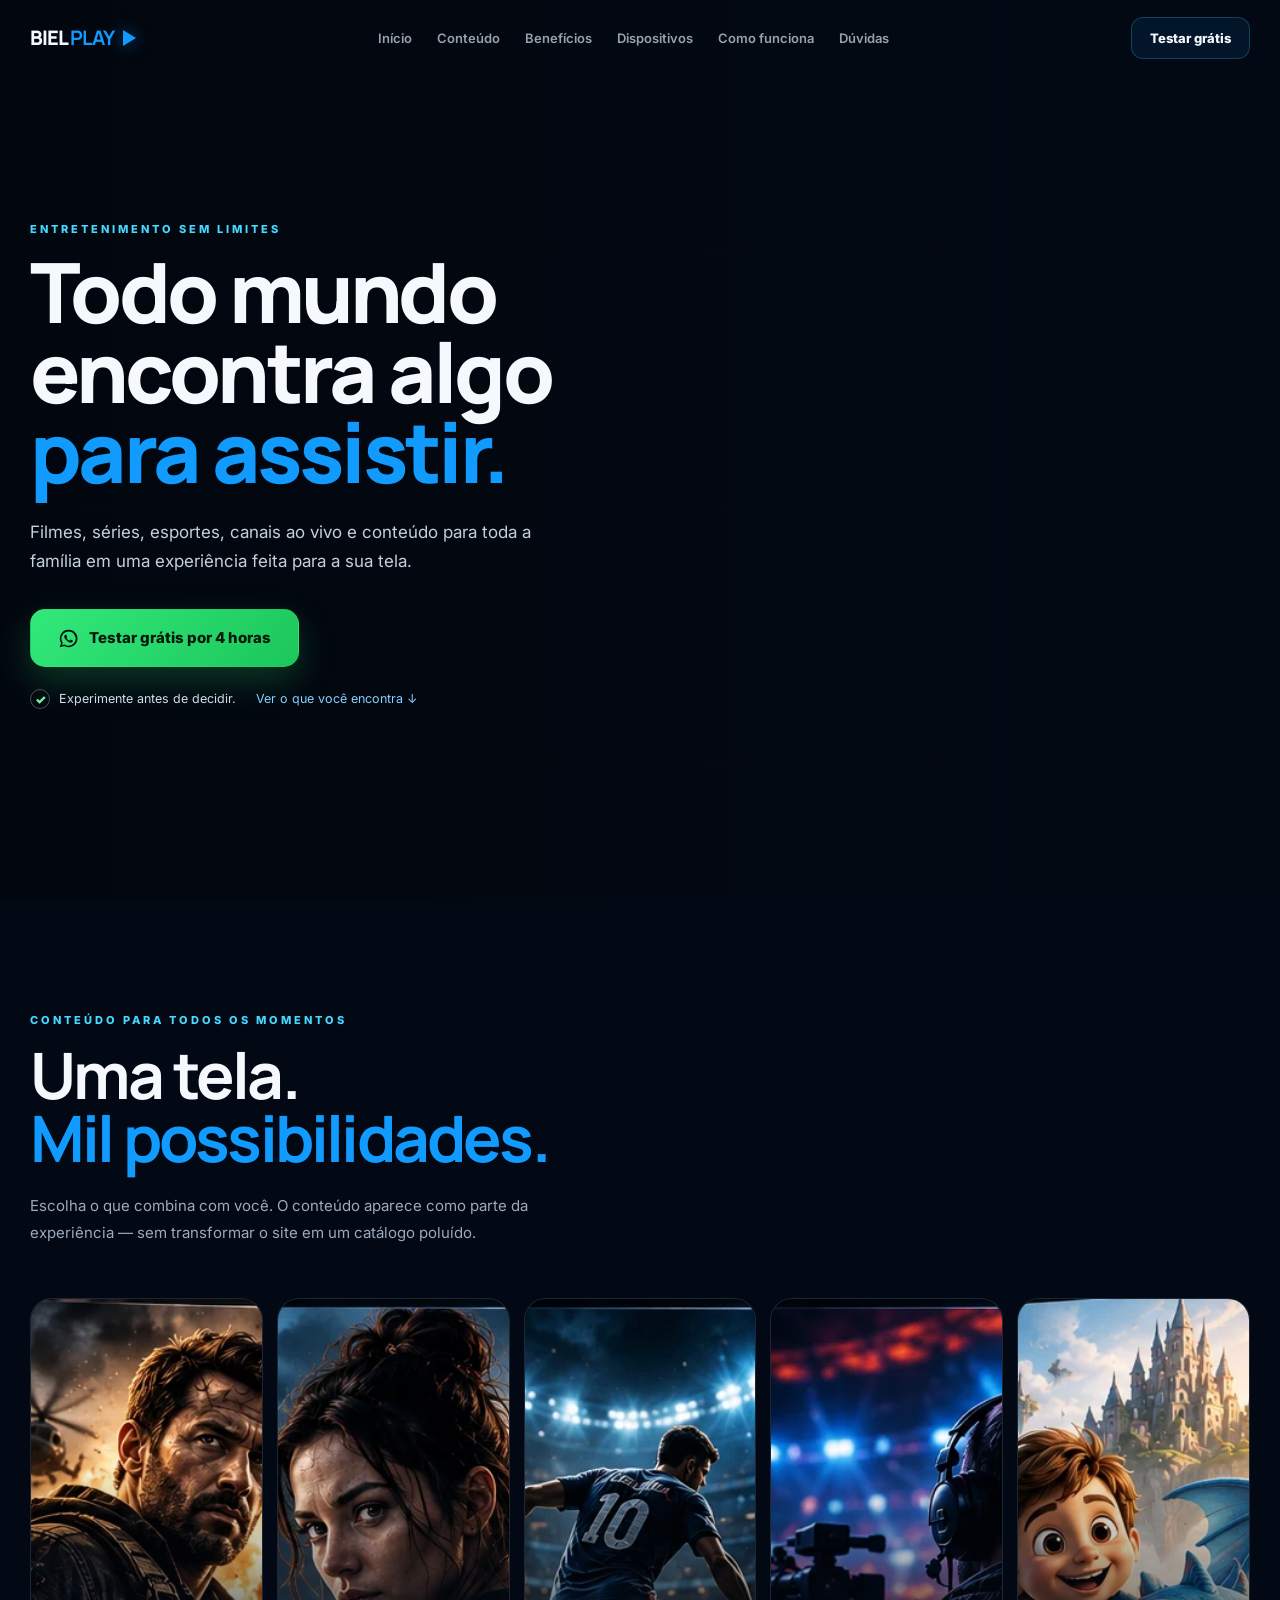
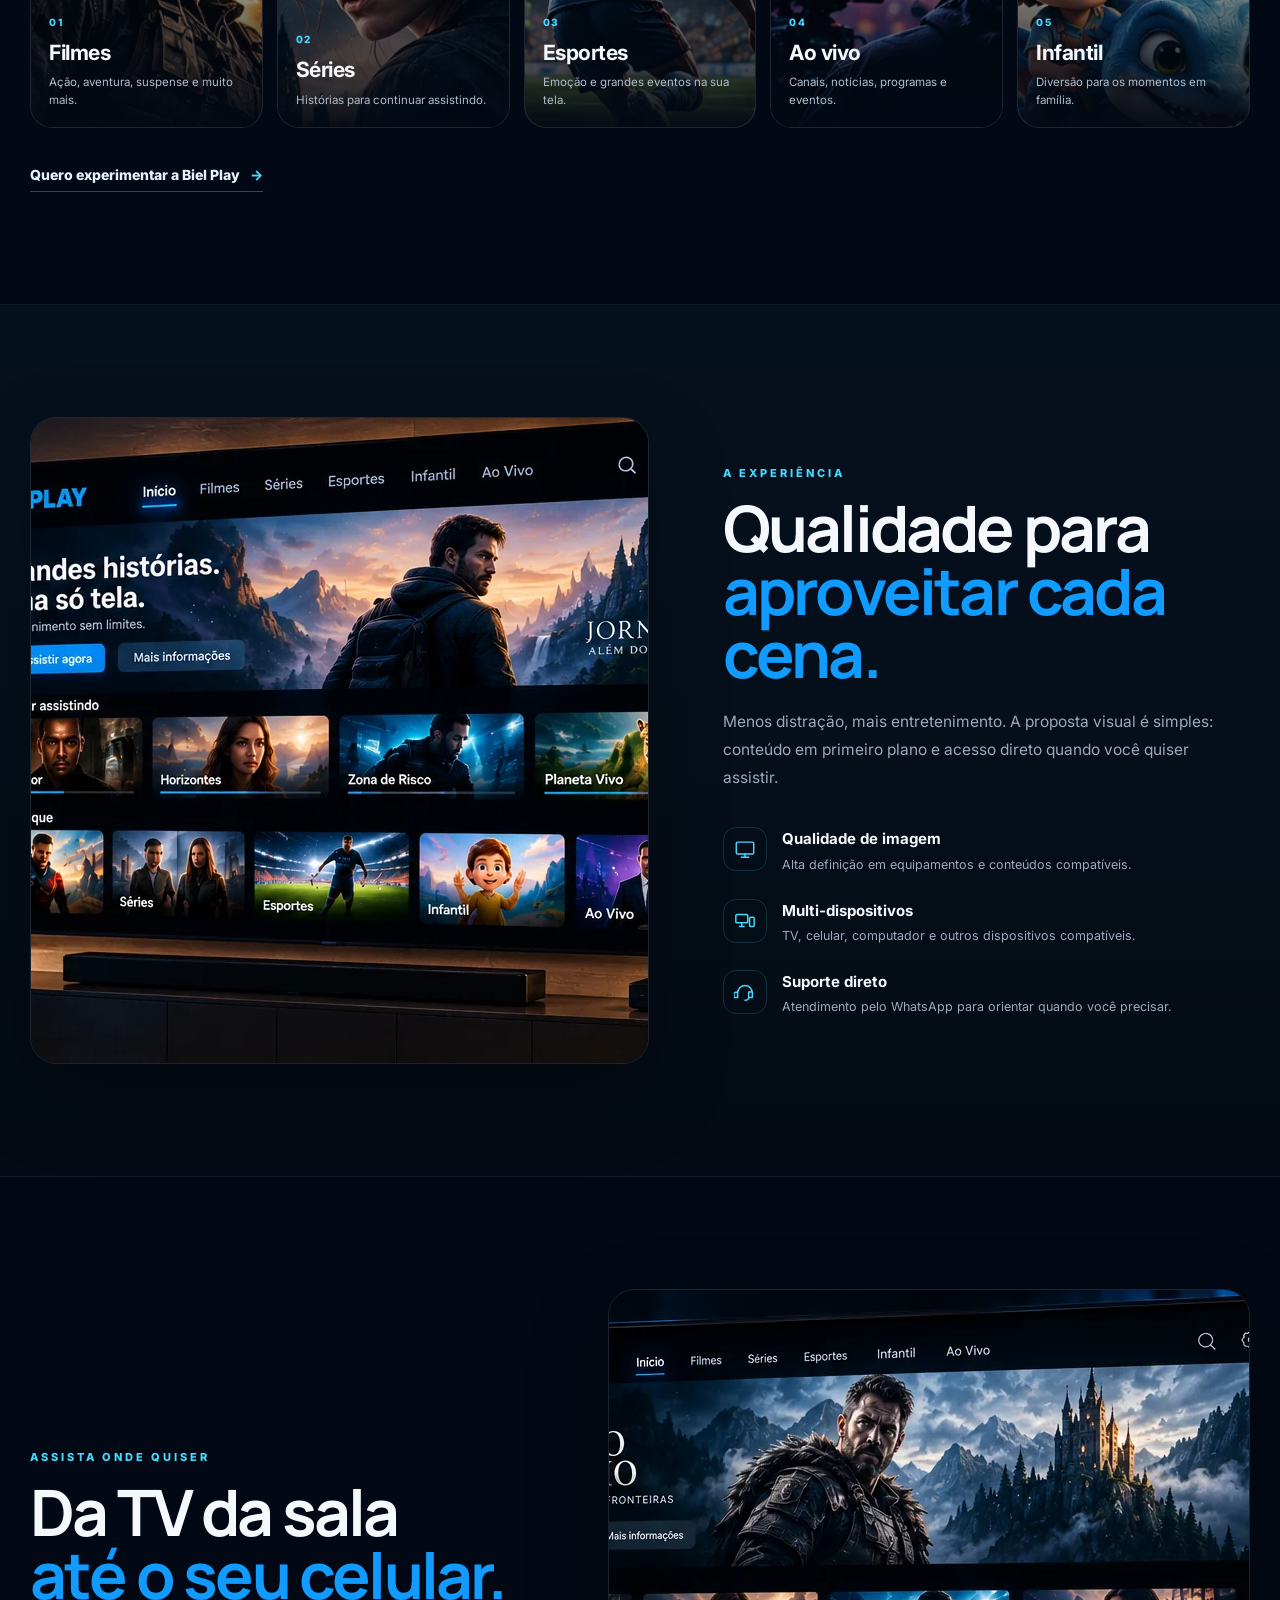
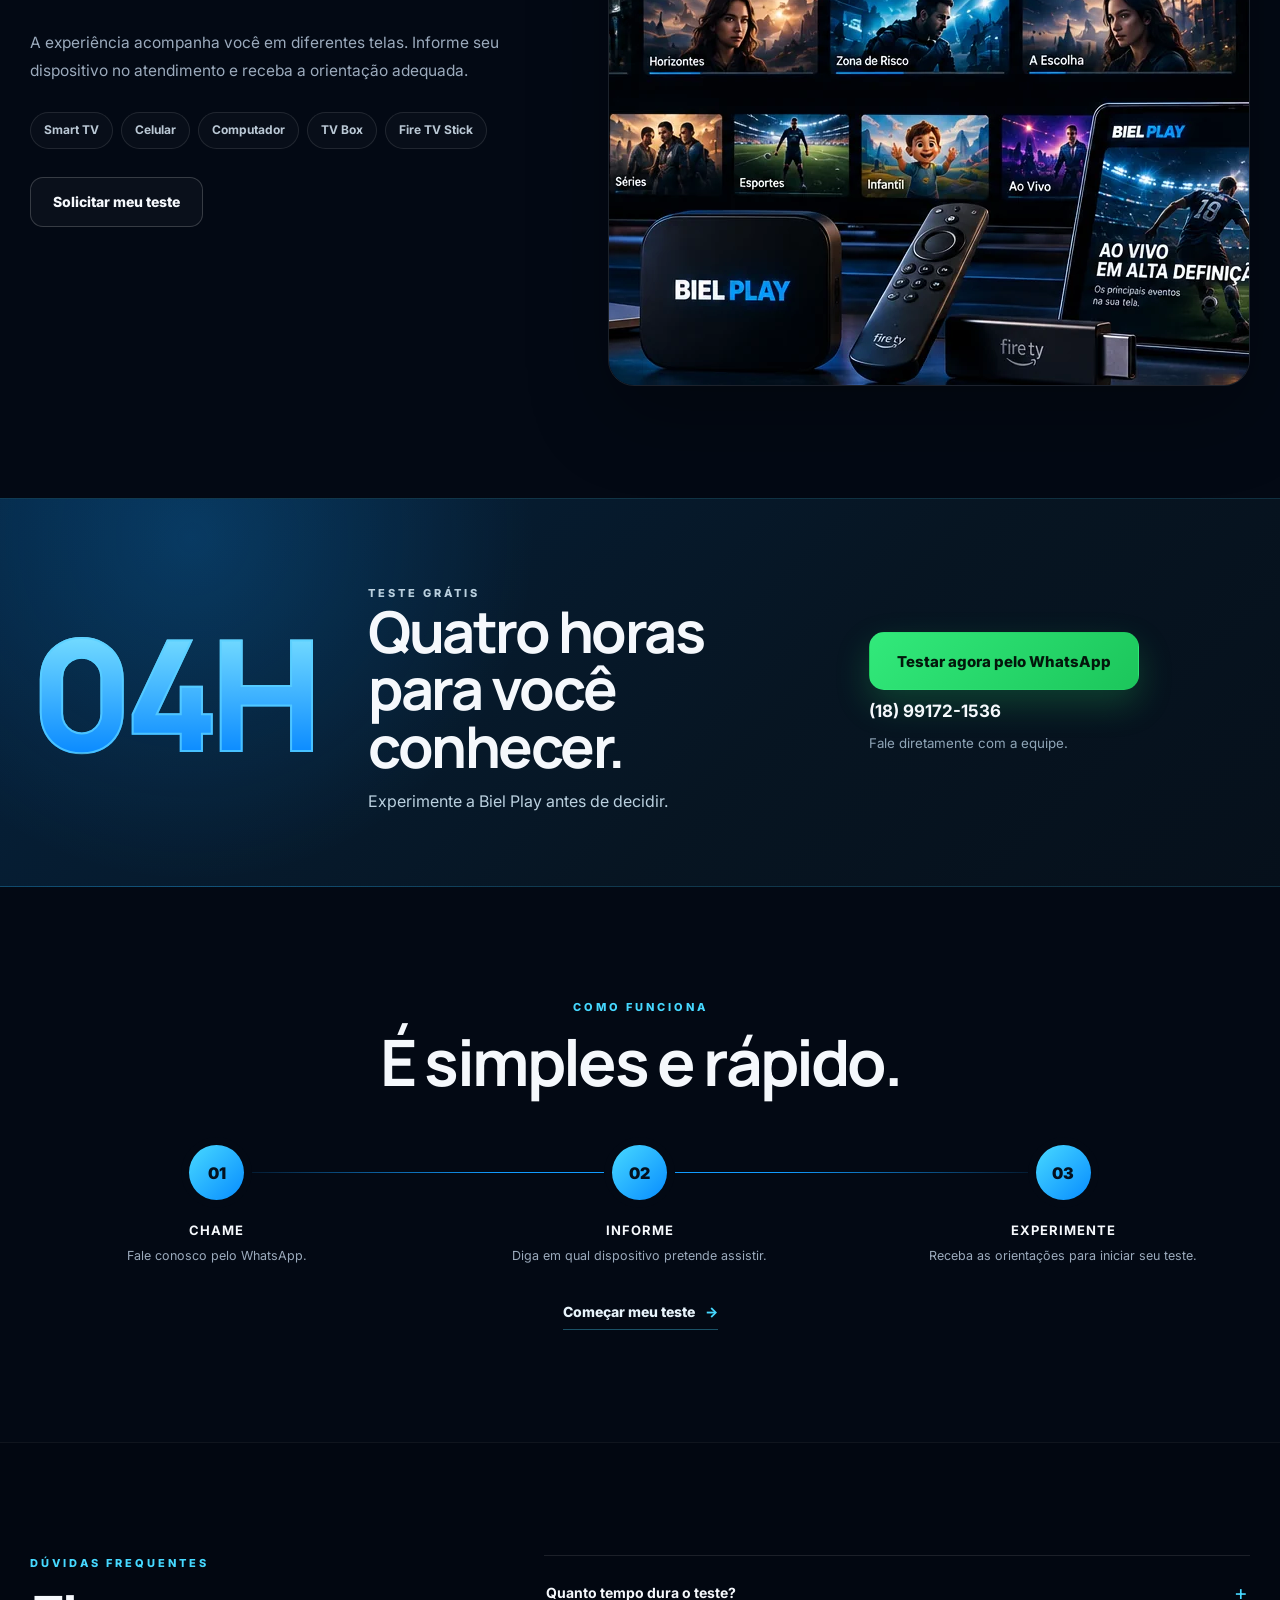
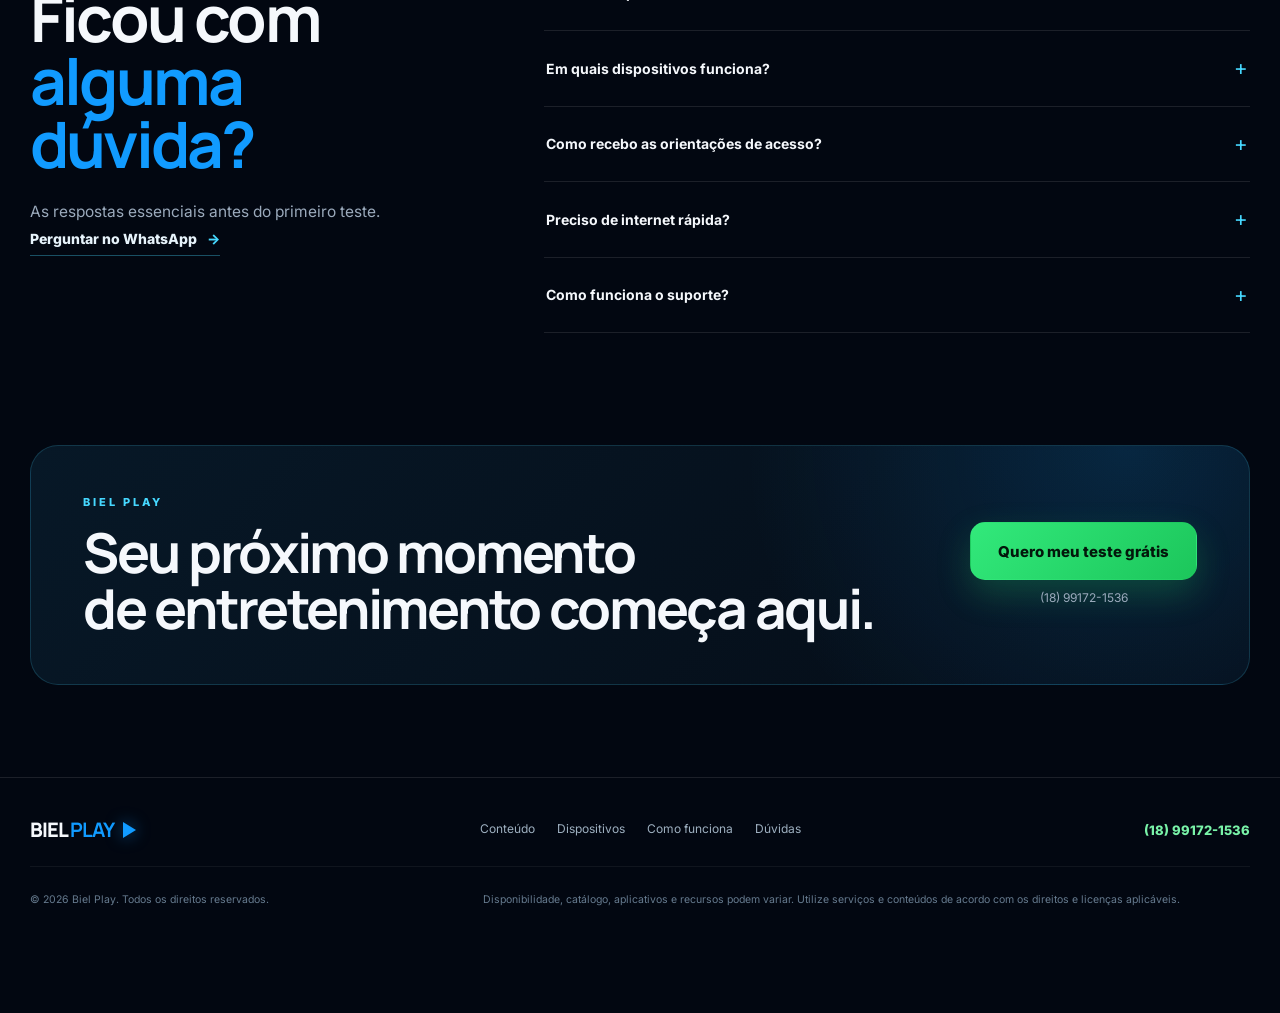
==== commit b707a0b2: "Add files via upload" ====
--- a/index.html
+++ b/index.html
@@ -10,8 +10,8 @@
 
   <meta property="og:type" content="website">
   <meta property="og:title" content="Biel Play — Entretenimento sem limites">
-  <meta property="og:description" content="Uma tela. Mil possibilidades. Solicite seu teste grátis de 4 horas.">
-  <meta property="og:image" content="assets/hero-family.webp">
+  <meta property="og:description" content="Todo mundo encontra algo para assistir. Solicite seu teste grátis de 4 horas.">
+  <meta property="og:image" content="assets/hero-desktop.webp">
   <meta name="twitter:card" content="summary_large_image">
 
   <link rel="icon" href="assets/favicon.svg" type="image/svg+xml">
@@ -21,301 +21,252 @@
   <link rel="stylesheet" href="styles.css">
 </head>
 <body>
-  <a class="skip-link" href="#main">Ir para o conteúdo</a>
-
-  <header class="site-header" id="header">
+  <a class="skip" href="#main">Ir para o conteúdo</a>
+
+  <header class="header" id="header">
     <div class="container nav">
       <a class="brand" href="#inicio" aria-label="Biel Play, início">
-        <span class="brand-name">BIEL <b>PLAY</b></span>
-        <span class="brand-play" aria-hidden="true"></span>
+        <span>BIEL <b>PLAY</b></span><i aria-hidden="true"></i>
       </a>
 
-      <nav class="desktop-nav" aria-label="Navegação principal">
+      <nav class="nav-links" aria-label="Navegação principal">
         <a href="#inicio">Início</a>
         <a href="#conteudo">Conteúdo</a>
-        <a href="#experiencia">Experiência</a>
+        <a href="#beneficios">Benefícios</a>
         <a href="#dispositivos">Dispositivos</a>
         <a href="#como-funciona">Como funciona</a>
         <a href="#faq">Dúvidas</a>
       </nav>
 
-      <a class="btn btn-header js-wpp" data-cta="header" href="#" target="_blank" rel="noopener">
-        Testar grátis
-      </a>
-
-      <button class="menu-btn" id="menuBtn" aria-expanded="false" aria-controls="mobileMenu" aria-label="Abrir menu">
+      <a class="header-cta js-wpp" data-cta="header" href="#" target="_blank" rel="noopener">Testar grátis</a>
+
+      <button class="menu-button" id="menuButton" type="button" aria-label="Abrir menu" aria-expanded="false" aria-controls="mobileNav">
         <span></span><span></span>
       </button>
     </div>
 
-    <div class="mobile-menu" id="mobileMenu" hidden>
+    <nav class="mobile-nav" id="mobileNav" aria-label="Menu mobile" hidden>
       <a href="#conteudo">Conteúdo</a>
-      <a href="#experiencia">Experiência</a>
+      <a href="#beneficios">Benefícios</a>
       <a href="#dispositivos">Dispositivos</a>
       <a href="#como-funciona">Como funciona</a>
       <a href="#faq">Dúvidas</a>
-      <a class="mobile-menu-cta js-wpp" data-cta="mobile_menu" href="#" target="_blank" rel="noopener">Teste grátis por 4 horas</a>
-    </div>
+      <a class="mobile-cta js-wpp" data-cta="mobile_menu" href="#" target="_blank" rel="noopener">Teste grátis por 4 horas</a>
+    </nav>
   </header>
 
   <main id="main">
     <!-- HERO -->
-    <section class="hero" id="inicio" aria-label="Biel Play">
-      <img class="hero-bg" src="assets/hero-family.webp" alt="" width="1672" height="941" fetchpriority="high" decoding="async">
-      <div class="hero-overlay" aria-hidden="true"></div>
-      <div class="container hero-inner">
+    <section class="hero" id="inicio">
+      <picture class="hero-picture" aria-hidden="true">
+        <source media="(max-width: 720px)" srcset="assets/hero-mobile.webp">
+        <img src="assets/hero-desktop.webp" alt="" width="1672" height="941" fetchpriority="high" decoding="async">
+      </picture>
+      <div class="hero-mask" aria-hidden="true"></div>
+
+      <div class="container hero-content">
         <div class="hero-copy">
           <p class="eyebrow">ENTRETENIMENTO SEM LIMITES</p>
-          <h1>Todo mundo<br>encontra algo<br><span>para assistir.</span></h1>
-          <p class="hero-text">Filmes, séries, esportes, canais ao vivo e conteúdo para toda a família em uma experiência feita para a sua tela.</p>
-
-          <div class="hero-actions">
-            <a class="btn btn-wpp btn-lg js-wpp" data-cta="hero" href="#" target="_blank" rel="noopener">
-              <svg viewBox="0 0 24 24" aria-hidden="true"><path d="M12 2a9.9 9.9 0 0 0-8.46 15.06L2 22l5.1-1.5A9.98 9.98 0 1 0 12 2Zm0 18.15a8.04 8.04 0 0 1-4.1-1.12l-.3-.18-3.03.89.91-2.95-.2-.31A8.12 8.12 0 1 1 12 20.15Zm4.46-6.08c-.24-.12-1.43-.7-1.65-.78-.22-.08-.38-.12-.54.12-.16.24-.62.78-.76.94-.14.16-.28.18-.52.06-.24-.12-1.02-.38-1.94-1.2-.72-.64-1.2-1.43-1.34-1.67-.14-.24-.02-.37.1-.49.11-.11.24-.28.36-.42.12-.14.16-.24.24-.4.08-.16.04-.3-.02-.42-.06-.12-.54-1.3-.74-1.78-.2-.47-.4-.4-.54-.41h-.46c-.16 0-.42.06-.64.3-.22.24-.84.82-.84 2s.86 2.32.98 2.48c.12.16 1.7 2.6 4.12 3.64.58.25 1.03.4 1.38.51.58.18 1.11.16 1.53.1.47-.07 1.43-.59 1.63-1.16.2-.57.2-1.06.14-1.16-.06-.1-.22-.16-.46-.28Z"/></svg>
-              Testar grátis por 4 horas
-            </a>
-            <a class="btn btn-ghost btn-lg" href="#conteudo">Explorar conteúdo</a>
+          <h1>Todo mundo<br>encontra algo<br><em>para assistir.</em></h1>
+          <p class="hero-lead">Filmes, séries, esportes, canais ao vivo e conteúdo para toda a família em uma experiência feita para a sua tela.</p>
+
+          <a class="button button-whatsapp button-large js-wpp" data-cta="hero" href="#" target="_blank" rel="noopener">
+            <svg viewBox="0 0 24 24" aria-hidden="true"><path d="M12 2a9.9 9.9 0 0 0-8.46 15.06L2 22l5.1-1.5A9.98 9.98 0 1 0 12 2Zm0 18.15a8.04 8.04 0 0 1-4.1-1.12l-.3-.18-3.03.89.91-2.95-.2-.31A8.12 8.12 0 1 1 12 20.15Zm4.46-6.08c-.24-.12-1.43-.7-1.65-.78-.22-.08-.38-.12-.54.12-.16.24-.62.78-.76.94-.14.16-.28.18-.52.06-.24-.12-1.02-.38-1.94-1.2-.72-.64-1.2-1.43-1.34-1.67-.14-.24-.02-.37.1-.49.11-.11.24-.28.36-.42.12-.14.16-.24.24-.4.08-.16.04-.3-.02-.42-.06-.12-.54-1.3-.74-1.78-.2-.47-.4-.4-.54-.41h-.46c-.16 0-.42.06-.64.3-.22.24-.84.82-.84 2s.86 2.32.98 2.48c.12.16 1.7 2.6 4.12 3.64.58.25 1.03.4 1.38.51.58.18 1.11.16 1.53.1.47-.07 1.43-.59 1.63-1.16.2-.57.2-1.06.14-1.16-.06-.1-.22-.16-.46-.28Z"/></svg>
+            Testar grátis por 4 horas
+          </a>
+
+          <div class="hero-meta">
+            <span class="check" aria-hidden="true">✓</span>
+            <span>Experimente antes de decidir.</span>
+            <a href="#conteudo">Ver o que você encontra ↓</a>
           </div>
-
-          <div class="hero-note">
-            <span class="shield-icon" aria-hidden="true">
-              <svg viewBox="0 0 24 24"><path d="M12 2 4 5.5v5.7c0 5.1 3.4 9.7 8 10.8 4.6-1.1 8-5.7 8-10.8V5.5L12 2Zm-1 14.2-3-3 1.4-1.4 1.6 1.6 3.7-3.7 1.4 1.4-5.1 5.1Z"/></svg>
-            </span>
-            Experimente antes de decidir.
+        </div>
+      </div>
+    </section>
+
+    <!-- CONTENT -->
+    <section class="section section-content" id="conteudo">
+      <div class="container">
+        <header class="section-title reveal">
+          <p class="eyebrow">CONTEÚDO PARA TODOS OS MOMENTOS</p>
+          <h2>Uma tela.<br><em>Mil possibilidades.</em></h2>
+          <p>Escolha o que combina com você. O conteúdo aparece como parte da experiência — sem transformar o site em um catálogo poluído.</p>
+        </header>
+
+        <div class="poster-track reveal" aria-label="Categorias Biel Play">
+          <article class="poster-card">
+            <img src="assets/posters/filmes.webp" alt="" width="289" height="353" loading="lazy" decoding="async">
+            <div class="poster-gradient"></div>
+            <div class="poster-copy"><span>01</span><h3>Filmes</h3><p>Ação, aventura, suspense e muito mais.</p></div>
+          </article>
+
+          <article class="poster-card">
+            <img src="assets/posters/series.webp" alt="" width="283" height="353" loading="lazy" decoding="async">
+            <div class="poster-gradient"></div>
+            <div class="poster-copy"><span>02</span><h3>Séries</h3><p>Histórias para continuar assistindo.</p></div>
+          </article>
+
+          <article class="poster-card">
+            <img src="assets/posters/esportes.webp" alt="" width="284" height="353" loading="lazy" decoding="async">
+            <div class="poster-gradient"></div>
+            <div class="poster-copy"><span>03</span><h3>Esportes</h3><p>Emoção e grandes eventos na sua tela.</p></div>
+          </article>
+
+          <article class="poster-card">
+            <img src="assets/posters/ao-vivo.webp" alt="" width="285" height="353" loading="lazy" decoding="async">
+            <div class="poster-gradient"></div>
+            <div class="poster-copy"><span>04</span><h3>Ao vivo</h3><p>Canais, notícias, programas e eventos.</p></div>
+          </article>
+
+          <article class="poster-card">
+            <img src="assets/posters/infantil.webp" alt="" width="293" height="353" loading="lazy" decoding="async">
+            <div class="poster-gradient"></div>
+            <div class="poster-copy"><span>05</span><h3>Infantil</h3><p>Diversão para os momentos em família.</p></div>
+          </article>
+        </div>
+
+        <div class="section-action reveal">
+          <a class="text-cta js-wpp" data-cta="content" href="#" target="_blank" rel="noopener">Quero experimentar a Biel Play <span>→</span></a>
+        </div>
+      </div>
+    </section>
+
+    <!-- EXPERIENCE -->
+    <section class="section experience" id="beneficios">
+      <div class="container experience-grid">
+        <div class="experience-media reveal">
+          <img src="assets/quality-clean.webp" alt="Sala moderna com a interface Biel Play em uma televisão" width="875" height="645" loading="lazy" decoding="async">
+        </div>
+
+        <div class="experience-copy reveal">
+          <p class="eyebrow">A EXPERIÊNCIA</p>
+          <h2>Qualidade para<br><em>aproveitar cada cena.</em></h2>
+          <p class="lead">Menos distração, mais entretenimento. A proposta visual é simples: conteúdo em primeiro plano e acesso direto quando você quiser assistir.</p>
+
+          <div class="benefit-list">
+            <article>
+              <svg viewBox="0 0 24 24" aria-hidden="true"><rect x="2.5" y="4.5" width="19" height="13" rx="1.5"/><path d="M8 21h8M12 17.5V21"/></svg>
+              <div><h3>Qualidade de imagem</h3><p>Alta definição em equipamentos e conteúdos compatíveis.</p></div>
+            </article>
+            <article>
+              <svg viewBox="0 0 24 24" aria-hidden="true"><rect x="2" y="5" width="13" height="9" rx="1.3"/><rect x="17" y="8" width="5" height="10" rx="1"/><path d="M6 18h5M8.5 14v4"/></svg>
+              <div><h3>Multi-dispositivos</h3><p>TV, celular, computador e outros dispositivos compatíveis.</p></div>
+            </article>
+            <article>
+              <svg viewBox="0 0 24 24" aria-hidden="true"><path d="M4 13a8 8 0 0 1 16 0v5h-4v-6h4M4 12v6H0v-5a8 8 0 0 1 4-1ZM16 18c0 2-1.8 3-4 3"/></svg>
+              <div><h3>Suporte direto</h3><p>Atendimento pelo WhatsApp para orientar quando você precisar.</p></div>
+            </article>
           </div>
         </div>
       </div>
-      <a class="scroll-cue" href="#conteudo" aria-label="Ir para conteúdo">
-        <span></span>
-      </a>
-    </section>
-
-    <!-- CONTENT -->
-    <section class="section content-section" id="conteudo">
-      <div class="container">
-        <div class="section-head split-head reveal">
-          <div>
-            <p class="eyebrow">CONTEÚDO PARA TODOS OS MOMENTOS</p>
-            <h2>Uma tela.<br><span>Mil possibilidades.</span></h2>
-          </div>
-          <p>Escolha o que combina com o seu momento: ação, aventura, séries, esportes, transmissões ao vivo e conteúdo infantil.</p>
-        </div>
-
-        <div class="showcase-frame reveal">
-          <img src="assets/categories.webp" alt="Categorias Biel Play: filmes, séries, esportes, ao vivo e infantil" width="1536" height="1024" loading="lazy" decoding="async">
-        </div>
-
-        <div class="category-row reveal" aria-label="Categorias">
-          <span>Filmes</span>
-          <span>Séries</span>
-          <span>Esportes</span>
-          <span>Ao vivo</span>
-          <span>Infantil</span>
-        </div>
-
-        <div class="center-cta reveal">
-          <a class="btn btn-outline js-wpp" data-cta="content" href="#" target="_blank" rel="noopener">Quero conhecer a Biel Play</a>
-        </div>
-      </div>
-    </section>
-
-    <!-- EXPERIENCE -->
-    <section class="section section-alt" id="experiencia">
-      <div class="container editorial-grid">
-        <div class="editorial-copy reveal">
-          <p class="eyebrow">EXPERIÊNCIA</p>
-          <h2>Qualidade para<br><span>aproveitar cada cena.</span></h2>
-          <p class="lead">Uma experiência visual pensada para deixar o entretenimento em primeiro plano, com interface clara e acesso em diferentes dispositivos.</p>
-
-          <div class="feature-list">
-            <div class="feature-item">
-              <div class="line-icon">
-                <svg viewBox="0 0 24 24" aria-hidden="true"><path d="M3 5h18v12H3zM8 21h8M12 17v4"/></svg>
-              </div>
-              <div><h3>Qualidade de imagem</h3><p>Alta definição em equipamentos e conteúdos compatíveis.</p></div>
-            </div>
-            <div class="feature-item">
-              <div class="line-icon">
-                <svg viewBox="0 0 24 24" aria-hidden="true"><rect x="2" y="5" width="14" height="10" rx="1.5"/><rect x="17.5" y="8" width="4.5" height="9" rx="1"/><path d="M7 19h4M9 15v4"/></svg>
-              </div>
-              <div><h3>Multi-dispositivos</h3><p>TV, celular, computador, TV Box e outros dispositivos compatíveis.</p></div>
-            </div>
-            <div class="feature-item">
-              <div class="line-icon">
-                <svg viewBox="0 0 24 24" aria-hidden="true"><path d="M4 13a8 8 0 0 1 16 0v4a2 2 0 0 1-2 2h-2v-6h4M4 13v6H2a2 2 0 0 1-2-2v-4M16 19c0 2-2 3-4 3"/></svg>
-              </div>
-              <div><h3>Suporte direto</h3><p>Atendimento pelo WhatsApp para orientar quando você precisar.</p></div>
-            </div>
-          </div>
-        </div>
-
-        <div class="editorial-media reveal">
-          <img src="assets/quality-room.webp" alt="Sala moderna com a experiência Biel Play em uma televisão" width="1536" height="1024" loading="lazy" decoding="async">
-        </div>
-      </div>
     </section>
 
     <!-- DEVICES -->
-    <section class="section devices-section" id="dispositivos">
+    <section class="section devices" id="dispositivos">
       <div class="container devices-grid">
-        <div class="devices-media reveal">
-          <img src="assets/devices.webp" alt="Biel Play exibida em Smart TV, notebook, tablet, celular e TV Box" width="1536" height="1024" loading="lazy" decoding="async">
-        </div>
-
         <div class="devices-copy reveal">
           <p class="eyebrow">ASSISTA ONDE QUISER</p>
-          <h2>Da TV da sala<br><span>até o seu celular.</span></h2>
-          <p class="lead">Leve seu entretenimento para diferentes telas e escolha onde assistir.</p>
-
-          <div class="device-pills">
-            <span>Smart TV</span>
-            <span>Celular</span>
-            <span>Computador</span>
-            <span>TV Box</span>
-            <span>Fire TV Stick</span>
+          <h2>Da TV da sala<br><em>até o seu celular.</em></h2>
+          <p class="lead">A experiência acompanha você em diferentes telas. Informe seu dispositivo no atendimento e receba a orientação adequada.</p>
+
+          <div class="device-list" aria-label="Dispositivos compatíveis">
+            <span>Smart TV</span><span>Celular</span><span>Computador</span><span>TV Box</span><span>Fire TV Stick</span>
           </div>
 
-          <a class="btn btn-wpp js-wpp" data-cta="devices" href="#" target="_blank" rel="noopener">Solicitar meu teste grátis</a>
+          <a class="button button-outline js-wpp" data-cta="devices" href="#" target="_blank" rel="noopener">Solicitar meu teste</a>
+        </div>
+
+        <div class="devices-media reveal">
+          <img src="assets/devices-clean.webp" alt="Biel Play em televisão, notebook, tablet, celular e dispositivos de streaming" width="1125" height="695" loading="lazy" decoding="async">
         </div>
       </div>
     </section>
 
     <!-- TRIAL -->
-    <section class="trial-section">
-      <div class="trial-glow" aria-hidden="true"></div>
+    <section class="trial" id="teste">
       <div class="container trial-grid">
-        <div class="trial-number reveal" aria-hidden="true">04H</div>
+        <div class="trial-big reveal" aria-hidden="true">04H</div>
         <div class="trial-copy reveal">
           <p class="eyebrow">TESTE GRÁTIS</p>
           <h2>Quatro horas<br>para você conhecer.</h2>
           <p>Experimente a Biel Play antes de decidir.</p>
         </div>
         <div class="trial-action reveal">
-          <a class="btn btn-wpp btn-lg js-wpp" data-cta="trial" href="#" target="_blank" rel="noopener">
-            Testar agora pelo WhatsApp
-          </a>
+          <a class="button button-whatsapp button-large js-wpp" data-cta="trial" href="#" target="_blank" rel="noopener">Testar agora pelo WhatsApp</a>
           <strong>(18) 99172-1536</strong>
           <small>Fale diretamente com a equipe.</small>
         </div>
       </div>
     </section>
 
-    <!-- HOW IT WORKS -->
-    <section class="section how-section" id="como-funciona">
+    <!-- STEPS -->
+    <section class="section steps" id="como-funciona">
       <div class="container">
-        <div class="section-head center reveal">
+        <header class="section-title section-title-center reveal">
           <p class="eyebrow">COMO FUNCIONA</p>
           <h2>É simples e rápido.</h2>
-        </div>
-
-        <div class="timeline reveal">
-          <article>
-            <span>01</span>
-            <h3>Chame</h3>
-            <p>Fale conosco pelo WhatsApp.</p>
-          </article>
-          <article>
-            <span>02</span>
-            <h3>Configure</h3>
-            <p>Informe onde você pretende assistir.</p>
-          </article>
-          <article>
-            <span>03</span>
-            <h3>Assista</h3>
-            <p>Receba as orientações para iniciar o teste.</p>
-          </article>
-        </div>
-
-        <div class="center-cta reveal">
-          <a class="btn btn-outline js-wpp" data-cta="steps" href="#" target="_blank" rel="noopener">Começar meu teste</a>
-        </div>
-      </div>
-    </section>
-
-    <!-- RESPONSIVE -->
-    <section class="section section-alt responsive-section">
-      <div class="container responsive-grid">
-        <div class="responsive-copy reveal">
-          <p class="eyebrow">EM QUALQUER TELA</p>
-          <h2>Uma experiência<br><span>feita para acompanhar você.</span></h2>
-          <p class="lead">Layout simples, navegação direta e acesso otimizado para diferentes tamanhos de tela.</p>
-        </div>
-        <div class="responsive-media reveal">
-          <img src="assets/responsive.webp" alt="Exemplo da experiência Biel Play adaptada para celulares e outras telas" width="1536" height="1024" loading="lazy" decoding="async">
+        </header>
+
+        <div class="steps-line reveal">
+          <article><span>01</span><div><h3>Chame</h3><p>Fale conosco pelo WhatsApp.</p></div></article>
+          <article><span>02</span><div><h3>Informe</h3><p>Diga em qual dispositivo pretende assistir.</p></div></article>
+          <article><span>03</span><div><h3>Experimente</h3><p>Receba as orientações para iniciar seu teste.</p></div></article>
+        </div>
+
+        <div class="section-action reveal">
+          <a class="text-cta js-wpp" data-cta="steps" href="#" target="_blank" rel="noopener">Começar meu teste <span>→</span></a>
         </div>
       </div>
     </section>
 
     <!-- FAQ -->
-    <section class="section faq-section" id="faq">
+    <section class="section faq" id="faq">
       <div class="container faq-grid">
         <div class="faq-intro reveal">
           <p class="eyebrow">DÚVIDAS FREQUENTES</p>
-          <h2>Ficou com<br><span>alguma dúvida?</span></h2>
-          <p class="lead">Confira as respostas principais ou fale diretamente com a equipe.</p>
-          <a class="text-link js-wpp" data-cta="faq" href="#" target="_blank" rel="noopener">Tirar dúvida pelo WhatsApp →</a>
-        </div>
-
-        <div class="faq-list reveal">
-          <details>
-            <summary>Quanto tempo dura o teste?<span>+</span></summary>
-            <p>O teste promocional é de até 4 horas, sujeito à disponibilidade no momento do atendimento.</p>
-          </details>
-          <details>
-            <summary>Em quais dispositivos funciona?<span>+</span></summary>
-            <p>Smart TV, celular, computador, TV Box e Fire TV Stick podem ser utilizados conforme compatibilidade do aparelho e do aplicativo indicado.</p>
-          </details>
-          <details>
-            <summary>Como recebo as orientações de acesso?<span>+</span></summary>
-            <p>Depois de chamar pelo WhatsApp e informar o dispositivo, a equipe orienta os próximos passos para o teste.</p>
-          </details>
-          <details>
-            <summary>Preciso de internet rápida?<span>+</span></summary>
-            <p>Uma conexão estável melhora a experiência. A necessidade de velocidade varia conforme resolução, dispositivo e rede utilizada.</p>
-          </details>
-          <details>
-            <summary>Como funciona o suporte?<span>+</span></summary>
-            <p>O atendimento é feito diretamente pelo WhatsApp no número (18) 99172-1536.</p>
-          </details>
+          <h2>Ficou com<br><em>alguma dúvida?</em></h2>
+          <p class="lead">As respostas essenciais antes do primeiro teste.</p>
+          <a class="text-cta js-wpp" data-cta="faq" href="#" target="_blank" rel="noopener">Perguntar no WhatsApp <span>→</span></a>
+        </div>
+
+        <div class="faq-items reveal">
+          <details><summary>Quanto tempo dura o teste?<span>+</span></summary><p>O teste promocional é de até 4 horas, sujeito à disponibilidade no momento do atendimento.</p></details>
+          <details><summary>Em quais dispositivos funciona?<span>+</span></summary><p>Smart TV, celular, computador, TV Box e Fire TV Stick podem ser utilizados conforme a compatibilidade do aparelho e do aplicativo indicado.</p></details>
+          <details><summary>Como recebo as orientações de acesso?<span>+</span></summary><p>Chame pelo WhatsApp, informe seu dispositivo e a equipe orientará os próximos passos para o teste.</p></details>
+          <details><summary>Preciso de internet rápida?<span>+</span></summary><p>Uma conexão estável melhora a experiência. A velocidade necessária varia conforme resolução, dispositivo e rede utilizada.</p></details>
+          <details><summary>Como funciona o suporte?<span>+</span></summary><p>O atendimento é feito diretamente pelo WhatsApp no número (18) 99172-1536.</p></details>
         </div>
       </div>
     </section>
 
     <!-- FINAL CTA -->
-    <section class="final-cta">
-      <div class="container final-card reveal">
+    <section class="final">
+      <div class="container final-inner reveal">
         <div>
           <p class="eyebrow">BIEL PLAY</p>
           <h2>Seu próximo momento<br>de entretenimento começa aqui.</h2>
         </div>
-        <div>
-          <a class="btn btn-wpp btn-lg js-wpp" data-cta="final" href="#" target="_blank" rel="noopener">Quero meu teste grátis</a>
-          <small>WhatsApp: (18) 99172-1536</small>
+        <div class="final-action">
+          <a class="button button-whatsapp button-large js-wpp" data-cta="final" href="#" target="_blank" rel="noopener">Quero meu teste grátis</a>
+          <span>(18) 99172-1536</span>
         </div>
       </div>
     </section>
   </main>
 
-  <footer class="site-footer">
-    <div class="container footer-top">
-      <a class="brand footer-brand" href="#inicio">
-        <span class="brand-name">BIEL <b>PLAY</b></span><span class="brand-play" aria-hidden="true"></span>
-      </a>
-      <nav aria-label="Links do rodapé">
-        <a href="#conteudo">Conteúdo</a>
-        <a href="#dispositivos">Dispositivos</a>
-        <a href="#como-funciona">Como funciona</a>
-        <a href="#faq">Dúvidas</a>
-      </nav>
+  <footer class="footer">
+    <div class="container footer-main">
+      <a class="brand" href="#inicio"><span>BIEL <b>PLAY</b></span><i aria-hidden="true"></i></a>
+      <nav aria-label="Rodapé"><a href="#conteudo">Conteúdo</a><a href="#dispositivos">Dispositivos</a><a href="#como-funciona">Como funciona</a><a href="#faq">Dúvidas</a></nav>
       <a class="footer-phone js-wpp" data-cta="footer" href="#" target="_blank" rel="noopener">(18) 99172-1536</a>
     </div>
-    <div class="container footer-bottom">
+    <div class="container footer-legal">
       <p>© <span id="year"></span> Biel Play. Todos os direitos reservados.</p>
       <p>Disponibilidade, catálogo, aplicativos e recursos podem variar. Utilize serviços e conteúdos de acordo com os direitos e licenças aplicáveis.</p>
     </div>
   </footer>
 
-  <a class="floating-wpp js-wpp" data-cta="floating" href="#" target="_blank" rel="noopener" aria-label="Solicitar teste grátis pelo WhatsApp">
+  <a class="floating-wpp js-wpp" id="floatingWpp" data-cta="floating" href="#" target="_blank" rel="noopener" aria-label="Solicitar teste grátis pelo WhatsApp">
     <svg viewBox="0 0 24 24" aria-hidden="true"><path d="M12 2a9.9 9.9 0 0 0-8.46 15.06L2 22l5.1-1.5A9.98 9.98 0 1 0 12 2Zm0 18.15a8.04 8.04 0 0 1-4.1-1.12l-.3-.18-3.03.89.91-2.95-.2-.31A8.12 8.12 0 1 1 12 20.15Zm4.46-6.08c-.24-.12-1.43-.7-1.65-.78-.22-.08-.38-.12-.54.12-.16.24-.62.78-.76.94-.14.16-.28.18-.52.06-.24-.12-1.02-.38-1.94-1.2-.72-.64-1.2-1.43-1.34-1.67-.14-.24-.02-.37.1-.49.11-.11.24-.28.36-.42.12-.14.16-.24.24-.4.08-.16.04-.3-.02-.42-.06-.12-.54-1.3-.74-1.78-.2-.47-.4-.4-.54-.41h-.46c-.16 0-.42.06-.64.3-.22.24-.84.82-.84 2s.86 2.32.98 2.48c.12.16 1.7 2.6 4.12 3.64.58.25 1.03.4 1.38.51.58.18 1.11.16 1.53.1.47-.07 1.43-.59 1.63-1.16.2-.57.2-1.06.14-1.16-.06-.1-.22-.16-.46-.28Z"/></svg>
     <span>Teste grátis</span>
   </a>
--- a/styles.css
+++ b/styles.css
@@ -1,224 +1,210 @@
 :root{
   --bg:#030914;
-  --bg-2:#06111f;
-  --bg-3:#091827;
-  --surface:rgba(255,255,255,.045);
+  --bg2:#07111f;
+  --bg3:#0a1726;
+  --text:#f5f8fc;
+  --muted:#9baabc;
   --line:rgba(255,255,255,.10);
-  --text:#f6f9fd;
-  --muted:#98a8bb;
-  --blue:#149dff;
-  --cyan:#46d7ff;
-  --green:#22d466;
-  --max:1240px;
-  --radius:24px;
+  --line-strong:rgba(255,255,255,.18);
+  --blue:#119bff;
+  --cyan:#46d8ff;
+  --green:#25d366;
+  --max:1220px;
 }
 *{box-sizing:border-box}
 html{scroll-behavior:smooth}
-body{
-  margin:0;background:var(--bg);color:var(--text);
-  font-family:Inter,system-ui,-apple-system,"Segoe UI",sans-serif;
-  -webkit-font-smoothing:antialiased;overflow-x:hidden;line-height:1.55;
-}
+body{margin:0;background:var(--bg);color:var(--text);font-family:Inter,system-ui,-apple-system,"Segoe UI",sans-serif;line-height:1.55;-webkit-font-smoothing:antialiased;overflow-x:hidden}
 body.menu-open{overflow:hidden}
 a{color:inherit;text-decoration:none}
 img,svg{display:block;max-width:100%}
 button{font:inherit}
 .container{width:min(var(--max),calc(100% - 48px));margin-inline:auto}
-.skip-link{position:fixed;left:12px;top:8px;z-index:200;background:#fff;color:#111;padding:8px 12px;border-radius:8px;transform:translateY(-150%)}
-.skip-link:focus{transform:none}
-.site-header{
-  position:fixed;inset:0 0 auto;z-index:100;height:78px;
-  transition:background .3s ease,border-color .3s ease,backdrop-filter .3s ease;
-  border-bottom:1px solid transparent
-}
-.site-header.scrolled,.site-header.open{
-  background:rgba(3,9,20,.88);border-color:var(--line);
-  backdrop-filter:blur(20px) saturate(150%);
-}
-.nav{height:78px;display:flex;align-items:center;justify-content:space-between;gap:24px}
-.brand{display:inline-flex;align-items:center;gap:9px;font-family:Manrope,Inter,sans-serif;font-weight:800;letter-spacing:-1.2px}
-.brand-name{font-size:21px}.brand-name b{color:var(--blue)}
-.brand-play{width:0;height:0;border-top:8px solid transparent;border-bottom:8px solid transparent;border-left:13px solid var(--blue);filter:drop-shadow(0 0 10px rgba(20,157,255,.55))}
-.desktop-nav{display:flex;gap:27px;align-items:center}
-.desktop-nav a{font-size:13px;font-weight:600;color:#dbe6f0;opacity:.78;transition:.2s}
-.desktop-nav a:hover{opacity:1;color:#fff}
-.btn{
-  min-height:48px;padding:0 22px;border-radius:13px;
-  display:inline-flex;align-items:center;justify-content:center;gap:10px;
-  border:1px solid transparent;font-weight:800;font-size:14px;transition:transform .2s,box-shadow .2s,background .2s;
-}
-.btn:hover{transform:translateY(-2px)}
-.btn:focus-visible,.menu-btn:focus-visible,a:focus-visible,summary:focus-visible{outline:2px solid var(--cyan);outline-offset:4px}
-.btn-header{min-height:42px;padding:0 17px;background:rgba(20,157,255,.12);border-color:rgba(70,215,255,.23)}
-.btn-wpp{background:linear-gradient(135deg,#32ea7e,#19bf56);color:#04170b;box-shadow:0 12px 34px rgba(34,212,102,.25)}
-.btn-wpp svg{width:21px;fill:currentColor}
-.btn-outline,.btn-ghost{border-color:var(--line);background:rgba(255,255,255,.04)}
-.btn-lg{min-height:58px;padding-inline:26px;border-radius:15px;font-size:15px}
-.menu-btn{display:none;background:none;border:0;width:42px;height:42px;align-items:center;justify-content:center;flex-direction:column;gap:6px}
-.menu-btn span{width:22px;height:2px;background:#fff;transition:.2s}
-.menu-btn[aria-expanded="true"] span:first-child{transform:translateY(4px) rotate(45deg)}
-.menu-btn[aria-expanded="true"] span:last-child{transform:translateY(-4px) rotate(-45deg)}
-.mobile-menu{position:fixed;top:78px;left:0;right:0;background:rgba(3,9,20,.97);padding:24px;display:grid;gap:4px;border-bottom:1px solid var(--line)}
-.mobile-menu[hidden]{display:none}
-.mobile-menu>a{padding:14px 12px;border-bottom:1px solid rgba(255,255,255,.06);font-weight:700}
-.mobile-menu-cta{color:#79f3aa!important;border:1px solid rgba(34,212,102,.22)!important;border-radius:12px;margin-top:8px}
-
-.hero{position:relative;min-height:100svh;display:flex;align-items:center;overflow:hidden}
-.hero-bg{position:absolute;inset:0;width:100%;height:100%;object-fit:cover;object-position:center center}
-.hero-overlay{
-  position:absolute;inset:0;
-  background:
-    linear-gradient(90deg,rgba(2,7,15,.97) 0%,rgba(2,7,15,.88) 31%,rgba(2,7,15,.35) 62%,rgba(2,7,15,.07) 100%),
-    linear-gradient(0deg,rgba(3,9,20,.88) 0%,transparent 28%,rgba(3,9,20,.2) 70%);
-}
-.hero-inner{position:relative;z-index:2;padding-top:100px;padding-bottom:90px}
-.hero-copy{max-width:650px}
-.eyebrow{margin:0 0 14px;color:var(--cyan);font-size:11px;letter-spacing:3px;font-weight:800}
-.hero h1,.section h2,.final-card h2,.trial-copy h2{
-  margin:0;font-family:Manrope,Inter,sans-serif;font-weight:800;letter-spacing:-3px;line-height:.98;
-}
-.hero h1{font-size:clamp(54px,6.5vw,92px);max-width:690px;text-wrap:balance}
-.hero h1 span,.section h2 span{color:var(--blue)}
-.hero-text{max-width:560px;color:#c0cfdd;font-size:18px;line-height:1.72;margin:25px 0 34px}
-.hero-actions{display:flex;flex-wrap:wrap;gap:12px}
-.hero-note{display:flex;align-items:center;gap:9px;color:#d3dde7;font-size:13px;margin-top:22px}
-.shield-icon{width:21px;height:21px}.shield-icon svg{fill:none;stroke:#fff;stroke-width:1.5}
-.scroll-cue{position:absolute;z-index:3;bottom:26px;left:50%;transform:translateX(-50%);width:28px;height:44px;border:1px solid rgba(255,255,255,.28);border-radius:999px}
-.scroll-cue span{position:absolute;top:8px;left:50%;width:4px;height:7px;border-radius:999px;background:#fff;transform:translateX(-50%);animation:scrollCue 1.8s ease infinite}
-@keyframes scrollCue{0%,100%{opacity:.2;transform:translate(-50%,0)}50%{opacity:1;transform:translate(-50%,12px)}}
-
-.section{padding:110px 0;position:relative}
-.section-alt{background:linear-gradient(180deg,#06111f,#040c17);border-block:1px solid rgba(255,255,255,.06)}
-.section-head{margin-bottom:50px}
-.split-head{display:grid;grid-template-columns:1fr .72fr;align-items:end;gap:80px}
-.section-head h2,.editorial-copy h2,.devices-copy h2,.responsive-copy h2,.faq-intro h2{
-  font-family:Manrope,Inter,sans-serif;font-size:clamp(38px,5vw,67px);line-height:1;letter-spacing:-2.7px;margin:0;
-}
-.split-head>p{color:var(--muted);font-size:15px;line-height:1.8;margin:0 0 7px;max-width:470px}
-.showcase-frame{border-radius:28px;overflow:hidden;border:1px solid rgba(70,215,255,.16);box-shadow:0 32px 90px rgba(0,0,0,.35);background:#07111d}
-.showcase-frame img{width:100%;height:auto}
-.category-row{display:flex;justify-content:center;gap:10px;flex-wrap:wrap;margin-top:24px}
-.category-row span,.device-pills span{padding:9px 14px;border:1px solid var(--line);border-radius:999px;color:#bdcbd8;font-size:12px;font-weight:700;background:rgba(255,255,255,.025)}
-.center-cta{text-align:center;margin-top:34px}
-
-.editorial-grid,.devices-grid,.responsive-grid{display:grid;grid-template-columns:.9fr 1.1fr;gap:72px;align-items:center}
-.editorial-copy .lead,.devices-copy .lead,.responsive-copy .lead,.faq-intro .lead{color:var(--muted);font-size:16px;line-height:1.8;max-width:520px;margin:22px 0 0}
-.editorial-media,.devices-media,.responsive-media{border-radius:28px;overflow:hidden;border:1px solid var(--line);box-shadow:0 30px 80px rgba(0,0,0,.32)}
-.editorial-media img,.devices-media img,.responsive-media img{width:100%}
-.feature-list{display:grid;gap:25px;margin-top:38px}
-.feature-item{display:grid;grid-template-columns:48px 1fr;gap:16px;align-items:start}
-.line-icon{width:48px;height:48px;border:1px solid rgba(70,215,255,.18);border-radius:14px;display:grid;place-items:center;background:rgba(20,157,255,.06)}
-.line-icon svg{width:23px;height:23px;fill:none;stroke:var(--cyan);stroke-width:1.6;stroke-linecap:round;stroke-linejoin:round}
-.feature-item h3{font-size:15px;margin:1px 0 5px}.feature-item p{margin:0;color:var(--muted);font-size:13px;line-height:1.6}
-
-.devices-grid{grid-template-columns:1.15fr .85fr}
-.device-pills{display:flex;gap:8px;flex-wrap:wrap;margin:30px 0}
-.devices-copy .btn{margin-top:6px}
-
-.trial-section{position:relative;overflow:hidden;border-block:1px solid rgba(70,215,255,.17);padding:72px 0;background:linear-gradient(135deg,#03213b 0%,#052a4b 48%,#07111f 100%)}
-.trial-glow{position:absolute;width:500px;height:500px;border-radius:50%;filter:blur(100px);background:rgba(20,157,255,.16);left:10%;top:-320px}
-.trial-grid{position:relative;display:grid;grid-template-columns:.72fr 1fr .8fr;gap:38px;align-items:center}
-.trial-number{font-family:Manrope,Inter,sans-serif;font-weight:800;font-size:clamp(90px,12vw,175px);letter-spacing:-10px;line-height:.75;color:transparent;-webkit-text-stroke:2px rgba(100,211,255,.75);background:linear-gradient(#64d3ff,#1188ff);background-clip:text;-webkit-background-clip:text}
-.trial-copy h2{font-size:clamp(36px,4.1vw,57px);letter-spacing:-2.4px}
-.trial-copy p{color:#b5c7d7;margin:14px 0 0}
-.trial-action{display:flex;flex-direction:column;align-items:flex-start;gap:9px}
-.trial-action strong{font-size:17px}.trial-action small{color:#8fa8bc}
-
-.section-head.center{text-align:center}
-.timeline{position:relative;display:grid;grid-template-columns:repeat(3,1fr);gap:60px;margin-top:48px}
-.timeline::before{content:"";position:absolute;left:16%;right:16%;top:26px;height:1px;background:linear-gradient(90deg,transparent,var(--blue),var(--blue),transparent)}
-.timeline article{text-align:center;position:relative}
-.timeline article>span{position:relative;z-index:2;margin:auto;width:54px;height:54px;border-radius:50%;display:grid;place-items:center;background:linear-gradient(135deg,#45d8ff,#0789ff);color:#04101e;font-weight:900;box-shadow:0 0 0 8px var(--bg)}
-.timeline h3{text-transform:uppercase;font-size:13px;letter-spacing:1px;margin:20px 0 5px}.timeline p{color:var(--muted);font-size:13px;margin:0}
-
-.responsive-grid{grid-template-columns:.75fr 1.25fr}
-.faq-grid{display:grid;grid-template-columns:.72fr 1.28fr;gap:90px;align-items:start}
-.text-link{display:inline-block;color:var(--cyan);font-weight:700;margin-top:26px;font-size:14px}
-.faq-list{border-top:1px solid var(--line)}
+.skip{position:fixed;z-index:999;left:10px;top:8px;background:#fff;color:#111;padding:8px 12px;border-radius:8px;transform:translateY(-150%)}
+.skip:focus{transform:none}
+
+.header{position:fixed;top:0;left:0;right:0;height:76px;z-index:100;border-bottom:1px solid transparent;transition:.25s ease}
+.header.scrolled,.header.open{background:rgba(3,9,20,.91);border-bottom-color:var(--line);backdrop-filter:blur(20px) saturate(150%)}
+.nav{height:76px;display:flex;align-items:center;justify-content:space-between;gap:22px}
+.brand{display:inline-flex;align-items:center;gap:9px;font:800 20px/1 Manrope,Inter,sans-serif;letter-spacing:-1px;white-space:nowrap}
+.brand b{color:var(--blue)}
+.brand i{width:0;height:0;border-top:8px solid transparent;border-bottom:8px solid transparent;border-left:13px solid var(--blue);filter:drop-shadow(0 0 8px rgba(17,155,255,.55))}
+.nav-links{display:flex;gap:25px}
+.nav-links a{font-size:13px;font-weight:600;color:#c2cfdb;opacity:.78}
+.nav-links a:hover{opacity:1;color:#fff}
+.header-cta{min-height:42px;padding:0 18px;display:inline-flex;align-items:center;border-radius:12px;border:1px solid rgba(70,216,255,.22);background:rgba(17,155,255,.09);font-size:13px;font-weight:800}
+.menu-button{display:none;width:42px;height:42px;padding:0;background:none;border:0;align-items:center;justify-content:center;flex-direction:column;gap:7px}
+.menu-button span{width:22px;height:2px;background:#fff;transition:.2s}
+.menu-button[aria-expanded="true"] span:first-child{transform:translateY(4.5px) rotate(45deg)}
+.menu-button[aria-expanded="true"] span:last-child{transform:translateY(-4.5px) rotate(-45deg)}
+.mobile-nav{position:fixed;top:68px;left:0;right:0;background:rgba(3,9,20,.98);border-bottom:1px solid var(--line);padding:18px 20px 24px;display:grid;z-index:99}
+.mobile-nav[hidden]{display:none}
+.mobile-nav a{padding:13px 8px;border-bottom:1px solid rgba(255,255,255,.06);font-weight:700;font-size:14px}
+.mobile-cta{margin-top:10px;border:1px solid rgba(37,211,102,.25)!important;border-radius:12px;color:#77f3a5!important;text-align:center}
+
+.hero{position:relative;min-height:100svh;display:flex;align-items:center;overflow:hidden;background:#030914}
+.hero-picture,.hero-picture img{position:absolute;inset:0;width:100%;height:100%}
+.hero-picture img{object-fit:cover;object-position:center}
+.hero-mask{position:absolute;inset:0;background:
+  linear-gradient(90deg,rgba(2,7,15,.98) 0%,rgba(2,7,15,.90) 29%,rgba(2,7,15,.48) 53%,rgba(2,7,15,.08) 78%),
+  linear-gradient(0deg,rgba(3,9,20,.78) 0%,transparent 31%,rgba(3,9,20,.12) 100%)}
+.hero-content{position:relative;z-index:2;padding-top:110px;padding-bottom:80px}
+.hero-copy{width:min(625px,52vw)}
+.eyebrow{margin:0 0 14px;color:var(--cyan);font-size:11px;font-weight:800;letter-spacing:3px}
+h1,h2{font-family:Manrope,Inter,sans-serif}
+.hero h1{margin:0;font-size:clamp(54px,6.5vw,91px);line-height:.96;letter-spacing:-3.7px;font-weight:800;text-wrap:balance}
+.hero h1 em,.section-title h2 em,.experience h2 em,.devices h2 em,.faq h2 em{font-style:normal;color:var(--blue)}
+.hero-lead{max-width:545px;margin:26px 0 32px;color:#c4d0dc;font-size:17px;line-height:1.75}
+.button{display:inline-flex;align-items:center;justify-content:center;gap:10px;min-height:50px;padding:0 22px;border-radius:13px;border:1px solid transparent;font-weight:800;font-size:14px;transition:transform .2s,box-shadow .2s,background .2s}
+.button:hover{transform:translateY(-2px)}
+.button:focus-visible,.header-cta:focus-visible,.menu-button:focus-visible,a:focus-visible,summary:focus-visible{outline:2px solid var(--cyan);outline-offset:4px}
+.button-large{min-height:58px;padding-inline:27px;font-size:15px;border-radius:15px}
+.button-whatsapp{background:linear-gradient(135deg,#32e97b,#1cc65b);color:#03170b;box-shadow:0 14px 34px rgba(37,211,102,.24)}
+.button-whatsapp svg{width:21px;fill:currentColor}
+.button-outline{border-color:var(--line-strong);background:rgba(255,255,255,.03)}
+.hero-meta{display:flex;align-items:center;gap:9px;flex-wrap:wrap;margin-top:22px;color:#d3dde5;font-size:12.5px}
+.hero-meta .check{width:20px;height:20px;border:1px solid rgba(255,255,255,.28);border-radius:50%;display:grid;place-items:center;color:#7df2ab;font-weight:900}
+.hero-meta a{margin-left:11px;color:#86cfff}
+
+.section{padding:112px 0;position:relative}
+.section-title{max-width:780px;margin-bottom:52px}
+.section-title h2,.experience h2,.devices h2,.faq h2{font-size:clamp(39px,5vw,68px);line-height:.99;letter-spacing:-2.8px;margin:0}
+.section-title>p:last-child{max-width:580px;margin:22px 0 0;color:var(--muted);font-size:15px;line-height:1.8}
+.poster-track{display:grid;grid-template-columns:repeat(5,minmax(0,1fr));gap:14px}
+.poster-card{position:relative;min-height:430px;border-radius:22px;overflow:hidden;border:1px solid rgba(255,255,255,.09);background:#07111d;isolation:isolate;transition:transform .25s,border-color .25s}
+.poster-card:hover{transform:translateY(-6px);border-color:rgba(70,216,255,.28)}
+.poster-card img{position:absolute;inset:0;width:100%;height:100%;object-fit:cover}
+.poster-gradient{position:absolute;inset:0;background:linear-gradient(180deg,transparent 38%,rgba(3,9,20,.20) 55%,rgba(3,9,20,.96) 100%)}
+.poster-copy{position:absolute;left:18px;right:18px;bottom:18px}
+.poster-copy>span{display:block;color:var(--cyan);font-size:10px;font-weight:800;letter-spacing:1.5px;margin-bottom:6px}
+.poster-copy h3{margin:0 0 5px;font-size:21px;letter-spacing:-.5px}
+.poster-copy p{margin:0;color:#aebdca;font-size:11.5px;line-height:1.5}
+.section-action{margin-top:34px}
+.text-cta{display:inline-flex;align-items:center;gap:10px;color:#e7f3fb;font-weight:800;font-size:14px;border-bottom:1px solid rgba(70,216,255,.35);padding-bottom:6px}
+.text-cta span{color:var(--cyan)}
+
+.experience{background:linear-gradient(180deg,#06111e,#040b14);border-block:1px solid rgba(255,255,255,.055)}
+.experience-grid,.devices-grid{display:grid;grid-template-columns:1.08fr .92fr;gap:74px;align-items:center}
+.experience-media,.devices-media{border-radius:26px;overflow:hidden;border:1px solid var(--line);box-shadow:0 30px 80px rgba(0,0,0,.28)}
+.experience-media img,.devices-media img{width:100%;aspect-ratio:1.36/1;object-fit:cover}
+.experience-copy .lead,.devices-copy .lead,.faq-intro .lead{color:var(--muted);font-size:15.5px;line-height:1.8;margin:22px 0 0;max-width:520px}
+.benefit-list{display:grid;gap:24px;margin-top:36px}
+.benefit-list article{display:grid;grid-template-columns:44px 1fr;gap:15px}
+.benefit-list svg{width:44px;height:44px;padding:10px;border:1px solid rgba(70,216,255,.18);border-radius:13px;stroke:var(--cyan);fill:none;stroke-width:1.6;stroke-linecap:round;stroke-linejoin:round}
+.benefit-list h3{font-size:15px;margin:0 0 4px}.benefit-list p{font-size:12.5px;line-height:1.6;color:var(--muted);margin:0}
+
+.devices-grid{grid-template-columns:.88fr 1.12fr}
+.device-list{display:flex;gap:8px;flex-wrap:wrap;margin:28px 0}
+.device-list span{border:1px solid var(--line);border-radius:999px;padding:8px 13px;color:#bac8d5;font-size:12px;font-weight:700;background:rgba(255,255,255,.025)}
+.devices-media img{aspect-ratio:1.62/1;object-fit:cover}
+
+.trial{padding:72px 0;border-block:1px solid rgba(70,216,255,.16);background:
+  radial-gradient(circle at 15% 10%,rgba(17,155,255,.22),transparent 30%),
+  linear-gradient(135deg,#05223d,#071522 60%,#06101b)}
+.trial-grid{display:grid;grid-template-columns:.65fr 1fr .82fr;gap:36px;align-items:center}
+.trial-big{font:800 clamp(98px,12vw,170px)/.78 Manrope,Inter,sans-serif;letter-spacing:-9px;color:transparent;-webkit-text-stroke:2px rgba(89,208,255,.78);background:linear-gradient(#76ddff,#0b8bff);-webkit-background-clip:text;background-clip:text}
+.trial-copy h2{font-size:clamp(36px,4.5vw,59px);letter-spacing:-2.5px;line-height:1;margin:0}
+.trial-copy p{color:#bad0df;margin:14px 0 0}
+.trial-action{display:flex;flex-direction:column;align-items:flex-start;gap:8px}
+.trial-action strong{font-size:17px}.trial-action small{color:#8fa5b7}
+
+.section-title-center{text-align:center;margin-inline:auto}
+.steps-line{position:relative;display:grid;grid-template-columns:repeat(3,1fr);gap:50px}
+.steps-line::before{content:"";position:absolute;left:15%;right:15%;top:27px;height:1px;background:linear-gradient(90deg,transparent,var(--blue),var(--blue),transparent)}
+.steps-line article{position:relative;text-align:center}
+.steps-line article>span{position:relative;z-index:2;width:55px;height:55px;margin:auto;border-radius:50%;display:grid;place-items:center;background:linear-gradient(135deg,#48d9ff,#078cff);color:#04111e;font-weight:900;box-shadow:0 0 0 8px var(--bg)}
+.steps-line h3{text-transform:uppercase;letter-spacing:1px;font-size:13px;margin:20px 0 5px}.steps-line p{color:var(--muted);font-size:12.5px;margin:0}
+.steps .section-action{text-align:center}
+
+.faq{background:#020711;border-top:1px solid rgba(255,255,255,.055)}
+.faq-grid{display:grid;grid-template-columns:.75fr 1.25fr;gap:90px;align-items:start}
+.faq-items{border-top:1px solid var(--line)}
 details{border-bottom:1px solid var(--line)}
-summary{cursor:pointer;list-style:none;padding:22px 4px;display:flex;align-items:center;justify-content:space-between;font-weight:700;font-size:14px}
+summary{display:flex;align-items:center;justify-content:space-between;gap:20px;cursor:pointer;padding:21px 2px;list-style:none;font-size:14px;font-weight:700}
 summary::-webkit-details-marker{display:none}
-summary span{color:var(--cyan);font-size:22px;font-weight:400;transition:transform .2s}
+summary span{font-size:21px;color:var(--cyan);font-weight:400;transition:.2s}
 details[open] summary span{transform:rotate(45deg)}
-details p{margin:0;padding:0 40px 22px 4px;color:var(--muted);font-size:13.5px;line-height:1.72}
-
-.final-cta{padding:0 0 90px}
-.final-card{border:1px solid rgba(70,215,255,.18);border-radius:30px;padding:48px 52px;display:flex;align-items:center;justify-content:space-between;gap:50px;background:radial-gradient(circle at 92% 0%,rgba(20,157,255,.18),transparent 34%),linear-gradient(135deg,#071828,#050c16)}
-.final-card h2{font-size:clamp(32px,4vw,52px);letter-spacing:-2px}
-.final-card>div:last-child{display:flex;flex-direction:column;align-items:center;gap:10px;flex-shrink:0}
-.final-card small{color:var(--muted)}
-
-.site-footer{border-top:1px solid var(--line);padding:42px 0 105px;background:#020711}
-.footer-top{display:grid;grid-template-columns:1fr auto 1fr;align-items:center;gap:35px}
-.footer-top nav{display:flex;gap:22px;font-size:12px;color:#a6b5c4}
-.footer-phone{justify-self:end;font-weight:800;color:#7bf0aa}
-.footer-bottom{display:grid;grid-template-columns:.7fr 1.3fr;gap:40px;padding-top:27px;margin-top:27px;border-top:1px solid rgba(255,255,255,.06);color:#667a8e;font-size:11px}
-.footer-bottom p{margin:0}
-
-.floating-wpp{display:none;position:fixed;z-index:120;right:18px;bottom:18px;min-height:54px;padding:0 18px;border-radius:16px;background:linear-gradient(135deg,#32ea7e,#19bf56);color:#04170b;align-items:center;gap:9px;font-weight:900;box-shadow:0 14px 40px rgba(34,212,102,.32)}
-.floating-wpp svg{width:21px;fill:currentColor}
-
-.reveal{opacity:0;transform:translateY(24px);transition:opacity .7s ease,transform .7s ease}
-.reveal.is-visible{opacity:1;transform:none}
-
-@media (max-width:1020px){
-  .desktop-nav{display:none}
-  .menu-btn{display:flex}
-  .site-header .btn-header{display:none}
-  .hero-overlay{background:linear-gradient(90deg,rgba(2,7,15,.95),rgba(2,7,15,.66) 55%,rgba(2,7,15,.2)),linear-gradient(0deg,rgba(3,9,20,.85),transparent 38%)}
-  .split-head,.editorial-grid,.devices-grid,.responsive-grid,.faq-grid{grid-template-columns:1fr;gap:42px}
+details p{color:var(--muted);font-size:13.5px;line-height:1.7;margin:0;padding:0 35px 22px 2px}
+
+.final{padding:0 0 92px;background:#020711}
+.final-inner{display:flex;align-items:center;justify-content:space-between;gap:55px;padding:48px 52px;border:1px solid rgba(70,216,255,.17);border-radius:28px;background:radial-gradient(circle at 90% 0%,rgba(17,155,255,.17),transparent 34%),linear-gradient(135deg,#071827,#050c16)}
+.final h2{font-size:clamp(34px,4.3vw,56px);letter-spacing:-2.3px;line-height:1;margin:0}
+.final-action{display:flex;flex-direction:column;align-items:center;gap:9px}.final-action span{font-size:12px;color:var(--muted)}
+
+.footer{padding:42px 0 105px;background:#020711;border-top:1px solid var(--line)}
+.footer-main{display:grid;grid-template-columns:1fr auto 1fr;align-items:center;gap:34px}
+.footer-main nav{display:flex;gap:22px;color:#9eb0c0;font-size:12px}
+.footer-phone{justify-self:end;color:#79f3a8;font-weight:800;font-size:13px}
+.footer-legal{margin-top:26px;padding-top:25px;border-top:1px solid rgba(255,255,255,.055);display:grid;grid-template-columns:.7fr 1.3fr;gap:40px;color:#667b8f;font-size:10.5px}
+.footer-legal p{margin:0}
+
+.floating-wpp{position:fixed;z-index:150;left:14px;right:14px;bottom:calc(12px + env(safe-area-inset-bottom));min-height:54px;border-radius:15px;background:linear-gradient(135deg,#32e97b,#1cc65b);color:#03170b;display:none;align-items:center;justify-content:center;gap:9px;font-weight:900;box-shadow:0 14px 40px rgba(37,211,102,.30);transform:translateY(130%);opacity:0;transition:transform .3s ease,opacity .3s ease}
+.floating-wpp svg{width:20px;fill:currentColor}
+body.past-hero .floating-wpp{transform:none;opacity:1}
+
+.reveal{opacity:0;transform:translateY(22px);transition:opacity .65s ease,transform .65s ease}
+.reveal.visible{opacity:1;transform:none}
+
+@media(max-width:1020px){
+  .nav-links{display:none}.menu-button{display:flex}.header-cta{display:none}
+  .experience-grid,.devices-grid,.faq-grid{grid-template-columns:1fr;gap:40px}
   .devices-copy{order:-1}
-  .responsive-copy{text-align:center}.responsive-copy .lead{margin-inline:auto}
-  .trial-grid{grid-template-columns:.6fr 1fr}.trial-action{grid-column:1/-1;align-items:center}
-  .trial-copy{text-align:left}
-}
-@media (max-width:760px){
-  .container{width:min(100% - 28px,var(--max))}
-  .site-header,.nav{height:68px}.mobile-menu{top:68px}
-  .brand-name{font-size:18px}
-  .hero{min-height:780px;align-items:flex-end}
-  .hero-bg{object-position:61% center}
-  .hero-overlay{background:linear-gradient(0deg,rgba(2,7,15,.98) 0%,rgba(2,7,15,.92) 37%,rgba(2,7,15,.30) 75%,rgba(2,7,15,.16) 100%)}
-  .hero-inner{padding:260px 0 82px}
-  .hero-copy{max-width:none}
-  .hero h1{font-size:clamp(46px,13vw,67px);letter-spacing:-2.5px}
-  .hero-text{font-size:15px;line-height:1.65;margin:20px 0 27px}
-  .hero-actions{flex-direction:column}.hero-actions .btn{width:100%}
-  .scroll-cue{display:none}
-  .section{padding:78px 0}
-  .section-head h2,.editorial-copy h2,.devices-copy h2,.responsive-copy h2,.faq-intro h2{font-size:clamp(36px,10vw,50px)}
-  .split-head{gap:22px}
-  .showcase-frame,.editorial-media,.devices-media,.responsive-media{border-radius:18px}
-  .showcase-frame{overflow-x:auto;scroll-snap-type:x mandatory}
-  .showcase-frame img{min-width:880px;scroll-snap-align:start}
-  .category-row{justify-content:flex-start;flex-wrap:nowrap;overflow-x:auto;padding-bottom:6px}
-  .category-row span{white-space:nowrap}
-  .editorial-grid,.devices-grid,.responsive-grid,.faq-grid{gap:34px}
-  .trial-section{padding:60px 0}
-  .trial-grid{grid-template-columns:1fr;text-align:center}
-  .trial-number{font-size:108px;letter-spacing:-7px}
-  .trial-copy{text-align:center}.trial-action{align-items:center}
-  .trial-action .btn{width:100%}
-  .timeline{grid-template-columns:1fr;gap:28px;margin-top:36px}
-  .timeline::before{left:27px;right:auto;top:25px;bottom:25px;width:1px;height:auto;background:linear-gradient(transparent,var(--blue),var(--blue),transparent)}
-  .timeline article{display:grid;grid-template-columns:54px 1fr;text-align:left;column-gap:20px;align-items:start}
-  .timeline article>span{grid-row:1/3;margin:0;box-shadow:0 0 0 7px var(--bg)}
-  .timeline h3{margin:6px 0 3px}.timeline p{grid-column:2}
-  .final-card{padding:34px 24px;flex-direction:column;align-items:flex-start}
-  .final-card>div:last-child{width:100%;align-items:stretch}.final-card .btn{width:100%}.final-card small{text-align:center}
-  .footer-top{grid-template-columns:1fr;gap:20px}.footer-top nav{flex-wrap:wrap}.footer-phone{justify-self:start}
-  .footer-bottom{grid-template-columns:1fr;gap:10px}
-  .site-footer{padding-bottom:110px}
-  .floating-wpp{display:flex;left:14px;right:14px;bottom:calc(14px + env(safe-area-inset-bottom));justify-content:center}
-}
-@media (max-width:440px){
-  .hero{min-height:745px}
-  .hero-inner{padding-top:240px}
-  .eyebrow{font-size:10px;letter-spacing:2.4px}
-  .feature-item{grid-template-columns:44px 1fr}.line-icon{width:44px;height:44px}
-  .section{padding:68px 0}
-}
-@media (prefers-reduced-motion:reduce){
+  .poster-track{grid-template-columns:repeat(3,1fr)}
+  .poster-card:nth-child(4),.poster-card:nth-child(5){min-height:360px}
+  .trial-grid{grid-template-columns:.65fr 1fr}.trial-action{grid-column:1/-1;align-items:center}
+}
+@media(max-width:720px){
+  .container{width:min(var(--max),calc(100% - 28px))}
+  .header,.nav{height:68px}
+  .brand{font-size:18px}.mobile-nav{top:68px}
+  .hero{min-height:840px;align-items:stretch}
+  .hero-picture img{object-fit:cover;object-position:center top}
+  .hero-mask{background:linear-gradient(0deg,#030914 0%,rgba(3,9,20,.98) 35%,rgba(3,9,20,.78) 51%,rgba(3,9,20,.15) 78%,rgba(3,9,20,.08) 100%)}
+  .hero-content{display:flex;align-items:flex-end;padding-top:300px;padding-bottom:42px}
+  .hero-copy{width:100%}
+  .hero h1{font-size:clamp(42px,11.8vw,54px);line-height:.98;letter-spacing:-2.3px}
+  .hero-lead{font-size:14.5px;line-height:1.68;margin:18px 0 24px}
+  .button-large{min-height:55px;font-size:14px}.hero .button{width:100%}
+  .hero-meta{font-size:12px;gap:8px;margin-top:16px}.hero-meta a{width:100%;margin:6px 0 0;color:#86cfff}
+  .section{padding:76px 0}
+  .section-title{margin-bottom:32px}
+  .section-title h2,.experience h2,.devices h2,.faq h2{font-size:clamp(35px,10vw,48px);letter-spacing:-2px}
+  .section-title>p:last-child,.experience-copy .lead,.devices-copy .lead,.faq-intro .lead{font-size:14px;line-height:1.7;margin-top:17px}
+  .poster-track{display:flex;overflow-x:auto;scroll-snap-type:x mandatory;gap:12px;margin-right:-14px;padding-right:14px;padding-bottom:8px}
+  .poster-card,.poster-card:nth-child(4),.poster-card:nth-child(5){flex:0 0 78%;min-height:390px;scroll-snap-align:start}
+  .poster-card:hover{transform:none}
+  .section-action{margin-top:24px}
+  .experience-grid,.devices-grid,.faq-grid{gap:30px}
+  .experience-media,.devices-media{border-radius:18px}
+  .experience-media img{aspect-ratio:1.18/1}
+  .devices-media img{aspect-ratio:1.42/1}
+  .benefit-list{margin-top:28px}
+  .device-list{overflow-x:auto;flex-wrap:nowrap;padding-bottom:6px}.device-list span{white-space:nowrap}
+  .devices-copy .button{width:100%}
+  .trial{padding:56px 0}
+  .trial-grid{grid-template-columns:1fr;text-align:center;gap:22px}
+  .trial-big{font-size:108px;letter-spacing:-7px}
+  .trial-action{align-items:center}.trial-action .button{width:100%}
+  .steps-line{grid-template-columns:1fr;gap:28px}
+  .steps-line::before{left:27px;right:auto;top:26px;bottom:26px;width:1px;height:auto;background:linear-gradient(transparent,var(--blue),var(--blue),transparent)}
+  .steps-line article{display:grid;grid-template-columns:55px 1fr;column-gap:18px;text-align:left;align-items:start}
+  .steps-line article>span{grid-row:1/3;margin:0;box-shadow:0 0 0 7px var(--bg)}
+  .steps-line h3{margin:6px 0 3px}.steps-line p{grid-column:2}
+  .faq-intro{margin-bottom:4px}
+  summary{font-size:13.5px;padding:19px 1px}
+  .final{padding-bottom:72px}
+  .final-inner{padding:32px 23px;flex-direction:column;align-items:flex-start;border-radius:22px}
+  .final h2{font-size:35px}.final-action{width:100%;align-items:stretch}.final-action .button{width:100%}.final-action span{text-align:center}
+  .footer-main{grid-template-columns:1fr;gap:18px}.footer-main nav{flex-wrap:wrap}.footer-phone{justify-self:start}
+  .footer-legal{grid-template-columns:1fr;gap:10px}
+  .footer{padding-bottom:105px}
+  .floating-wpp{display:flex}
+}
+@media(max-width:390px){
+  .hero{min-height:800px}
+  .hero-content{padding-top:285px}
+  .poster-card,.poster-card:nth-child(4),.poster-card:nth-child(5){flex-basis:83%;min-height:375px}
+}
+@media(prefers-reduced-motion:reduce){
   html{scroll-behavior:auto}
   *,*::before,*::after{animation:none!important;transition:none!important}
   .reveal{opacity:1;transform:none}
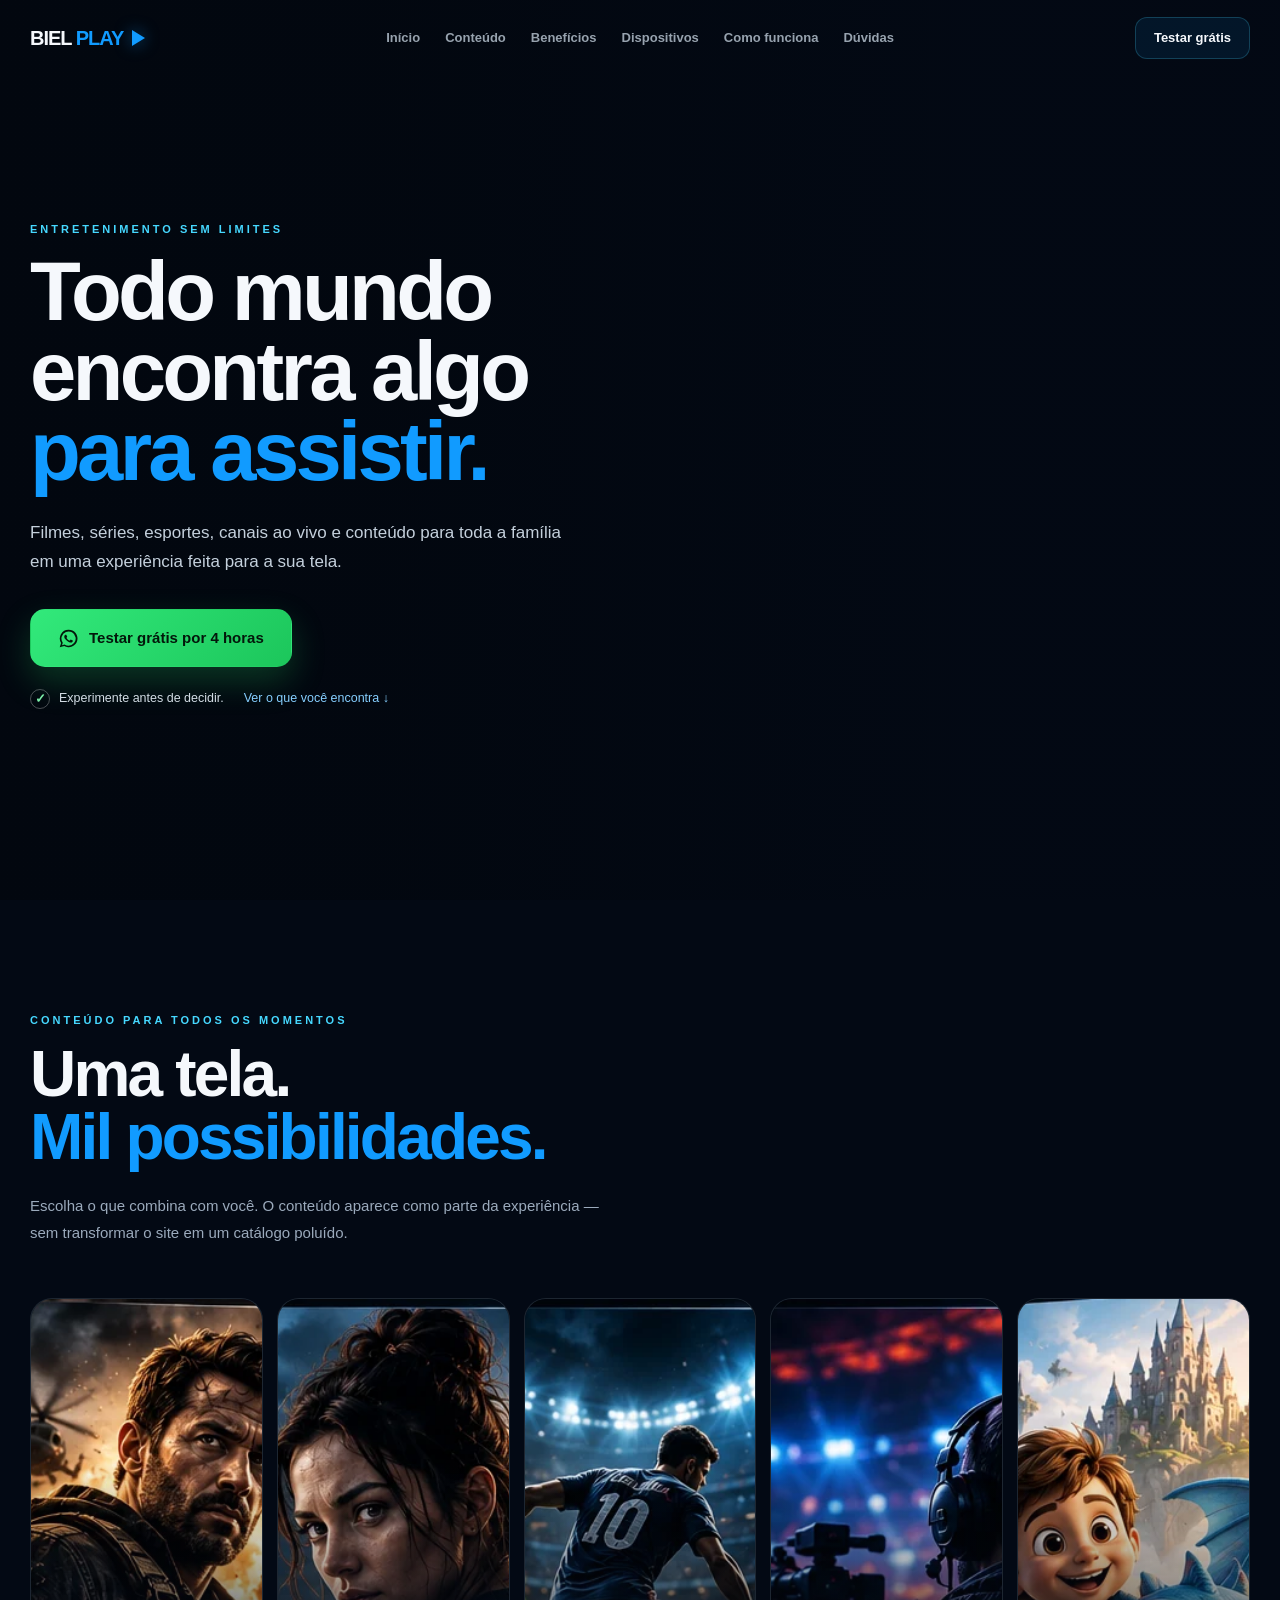
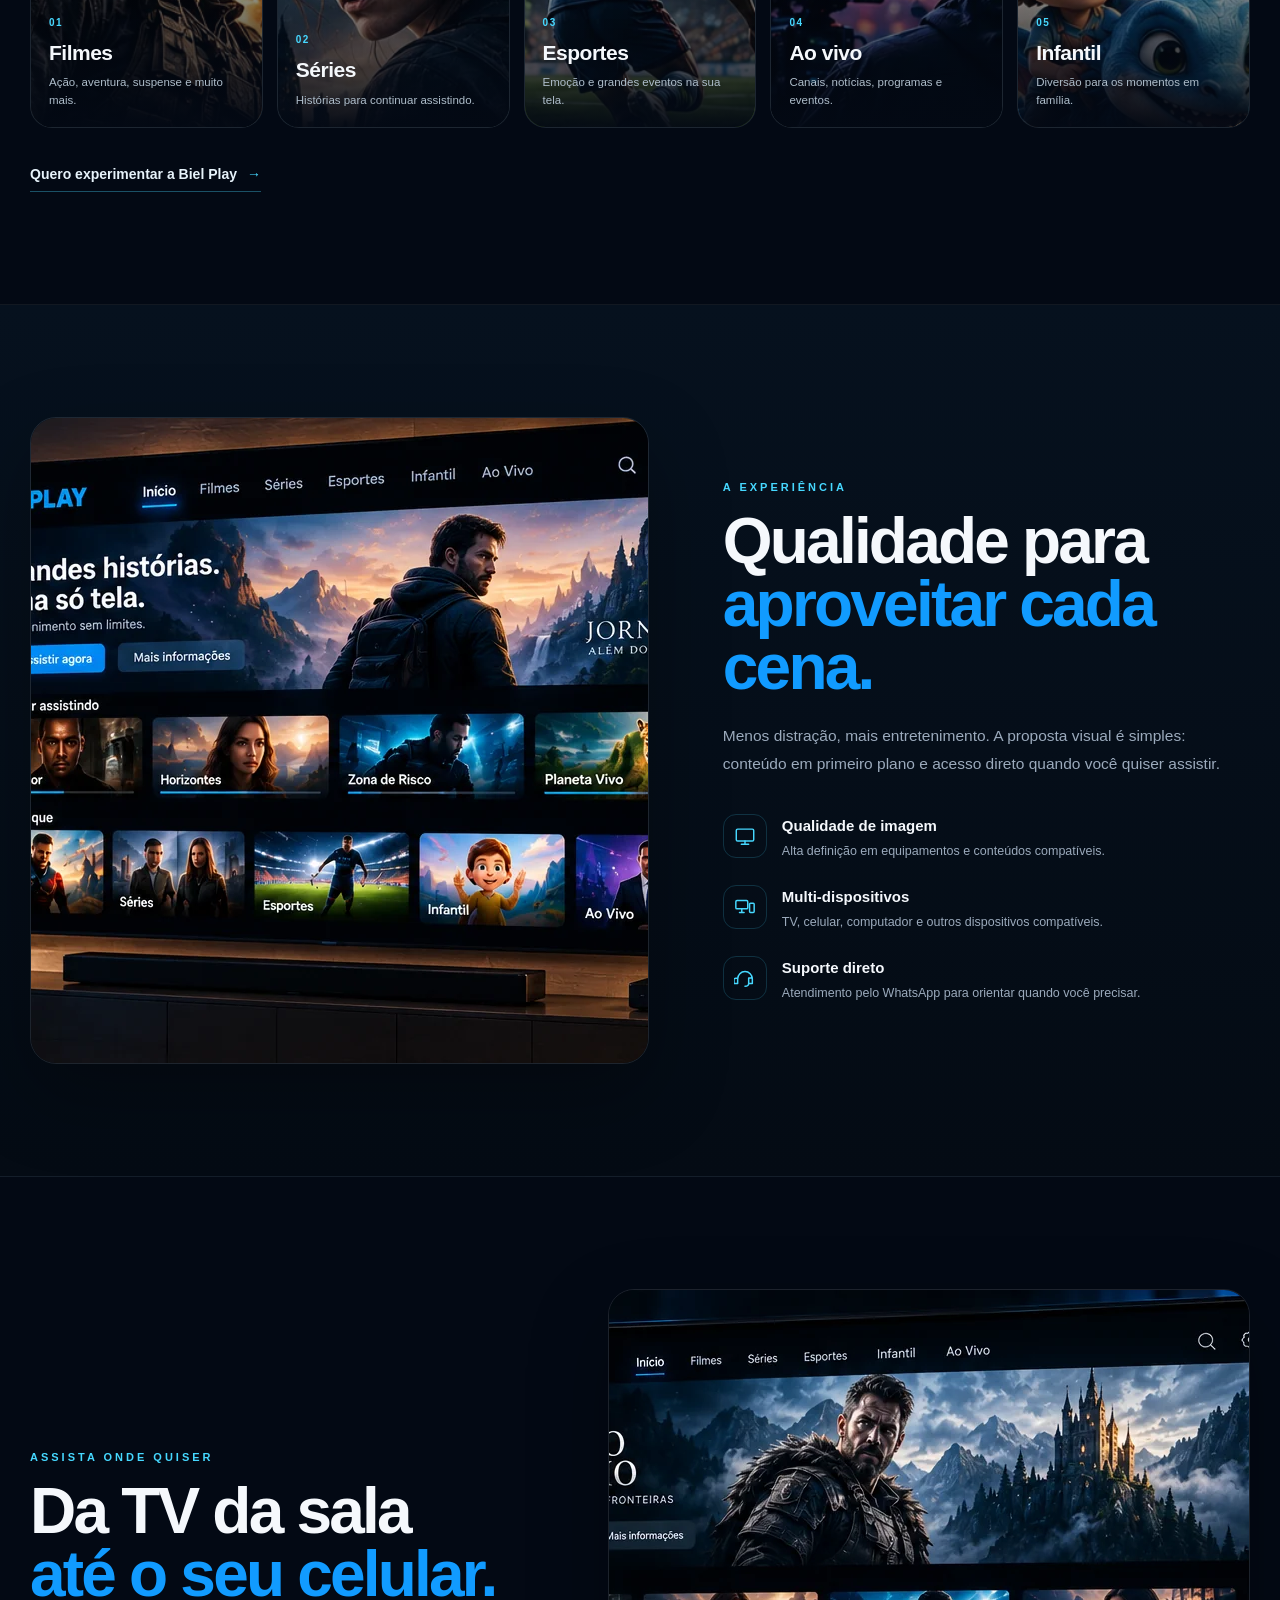
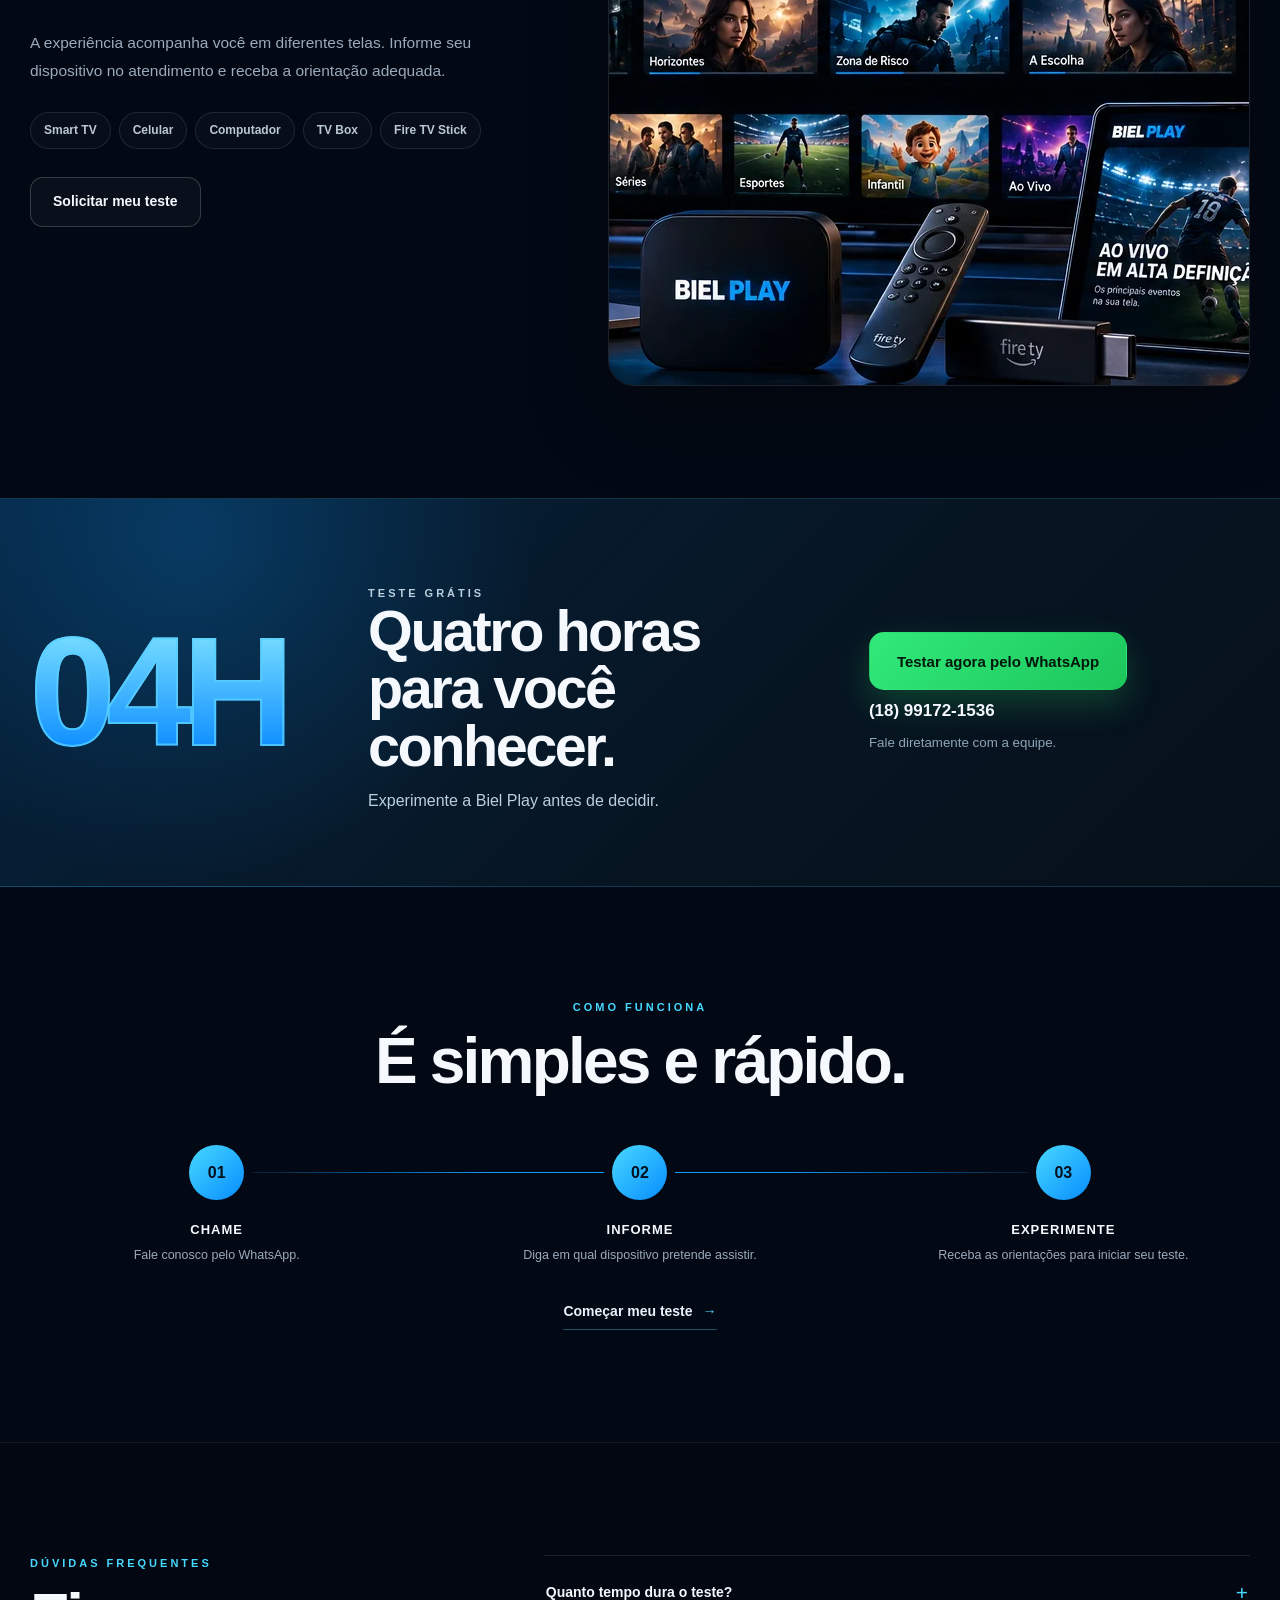
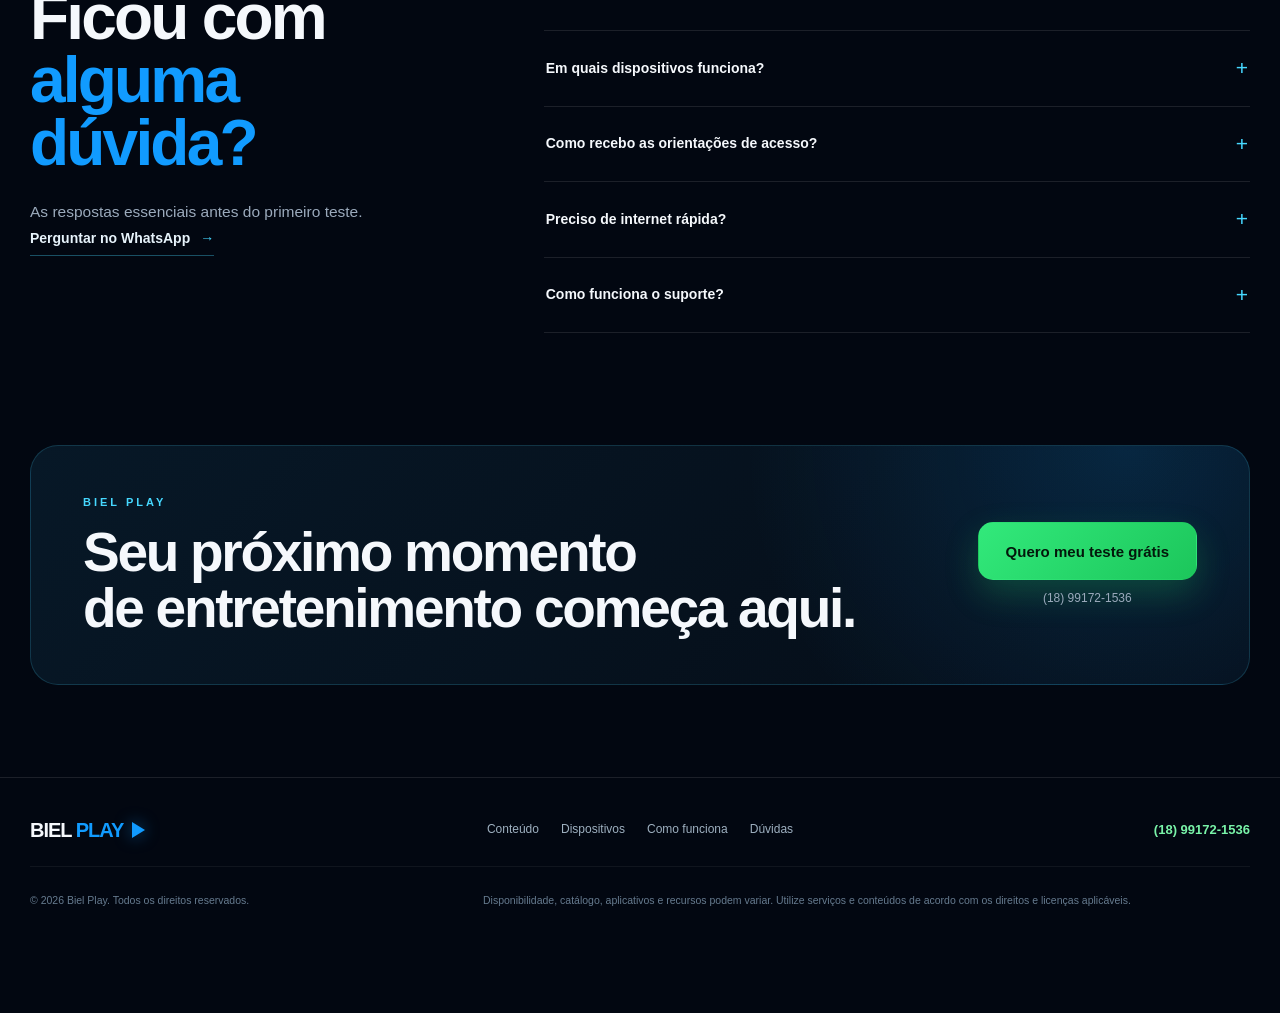
==== commit 72dace01: "Add files via upload" ====
--- a/index.html
+++ b/index.html
@@ -3,6 +3,8 @@
 <head>
   <meta charset="utf-8">
   <meta name="viewport" content="width=device-width,initial-scale=1,viewport-fit=cover">
+  <meta http-equiv="Cache-Control" content="no-cache, no-store, must-revalidate">
+  <meta name="biel-play-build" content="2026-09-09-cacheproof-1">
   <title>Biel Play — Entretenimento sem limites</title>
   <meta name="description" content="Filmes, séries, esportes, canais ao vivo e conteúdo para toda a família. Solicite um teste grátis de 4 horas pelo WhatsApp.">
   <meta name="theme-color" content="#030914">
@@ -11,14 +13,234 @@
   <meta property="og:type" content="website">
   <meta property="og:title" content="Biel Play — Entretenimento sem limites">
   <meta property="og:description" content="Todo mundo encontra algo para assistir. Solicite seu teste grátis de 4 horas.">
-  <meta property="og:image" content="assets/hero-desktop.webp">
+  <meta property="og:image" content="assets/bp-hero-desktop-v20260909.webp">
   <meta name="twitter:card" content="summary_large_image">
 
-  <link rel="icon" href="assets/favicon.svg" type="image/svg+xml">
-  <link rel="preconnect" href="https://fonts.googleapis.com">
-  <link rel="preconnect" href="https://fonts.gstatic.com" crossorigin>
-  <link href="https://fonts.googleapis.com/css2?family=Inter:wght@400;500;600;700;800;900&family=Manrope:wght@700;800&display=swap" rel="stylesheet">
-  <link rel="stylesheet" href="styles.css">
+  <link rel="icon" href="assets/bp-favicon-v20260909.svg" type="image/svg+xml">
+<style id="biel-play-css-v20260909">
+:root{
+  --bg:#030914;
+  --bg2:#07111f;
+  --bg3:#0a1726;
+  --text:#f5f8fc;
+  --muted:#9baabc;
+  --line:rgba(255,255,255,.10);
+  --line-strong:rgba(255,255,255,.18);
+  --blue:#119bff;
+  --cyan:#46d8ff;
+  --green:#25d366;
+  --max:1220px;
+}
+*{box-sizing:border-box}
+html{scroll-behavior:smooth}
+body{margin:0;background:var(--bg);color:var(--text);font-family:-apple-system,BlinkMacSystemFont,"Segoe UI",Arial,sans-serif;line-height:1.55;-webkit-font-smoothing:antialiased;overflow-x:hidden}
+body.menu-open{overflow:hidden}
+a{color:inherit;text-decoration:none}
+img,svg{display:block;max-width:100%}
+button{font:inherit}
+.container{width:min(var(--max),calc(100% - 48px));margin-inline:auto}
+.skip{position:fixed;z-index:999;left:10px;top:8px;background:#fff;color:#111;padding:8px 12px;border-radius:8px;transform:translateY(-150%)}
+.skip:focus{transform:none}
+
+.header{position:fixed;top:0;left:0;right:0;height:76px;z-index:100;border-bottom:1px solid transparent;transition:.25s ease}
+.header.scrolled,.header.open{background:rgba(3,9,20,.91);border-bottom-color:var(--line);backdrop-filter:blur(20px) saturate(150%)}
+.nav{height:76px;display:flex;align-items:center;justify-content:space-between;gap:22px}
+.brand{display:inline-flex;align-items:center;gap:9px;font:800 20px/1 "Segoe UI",Arial,sans-serif;letter-spacing:-1px;white-space:nowrap}
+.brand b{color:var(--blue)}
+.brand i{width:0;height:0;border-top:8px solid transparent;border-bottom:8px solid transparent;border-left:13px solid var(--blue);filter:drop-shadow(0 0 8px rgba(17,155,255,.55))}
+.nav-links{display:flex;gap:25px}
+.nav-links a{font-size:13px;font-weight:600;color:#c2cfdb;opacity:.78}
+.nav-links a:hover{opacity:1;color:#fff}
+.header-cta{min-height:42px;padding:0 18px;display:inline-flex;align-items:center;border-radius:12px;border:1px solid rgba(70,216,255,.22);background:rgba(17,155,255,.09);font-size:13px;font-weight:800}
+.menu-button{display:none;width:42px;height:42px;padding:0;background:none;border:0;align-items:center;justify-content:center;flex-direction:column;gap:7px}
+.menu-button span{width:22px;height:2px;background:#fff;transition:.2s}
+.menu-button[aria-expanded="true"] span:first-child{transform:translateY(4.5px) rotate(45deg)}
+.menu-button[aria-expanded="true"] span:last-child{transform:translateY(-4.5px) rotate(-45deg)}
+.mobile-nav{position:fixed;top:68px;left:0;right:0;background:rgba(3,9,20,.98);border-bottom:1px solid var(--line);padding:18px 20px 24px;display:grid;z-index:99}
+.mobile-nav[hidden]{display:none}
+.mobile-nav a{padding:13px 8px;border-bottom:1px solid rgba(255,255,255,.06);font-weight:700;font-size:14px}
+.mobile-cta{margin-top:10px;border:1px solid rgba(37,211,102,.25)!important;border-radius:12px;color:#77f3a5!important;text-align:center}
+
+.hero{position:relative;min-height:100svh;display:flex;align-items:center;overflow:hidden;background:#030914}
+.hero-picture,.hero-picture img{position:absolute;inset:0;width:100%;height:100%}
+.hero-picture img{object-fit:cover;object-position:center}
+.hero-mask{position:absolute;inset:0;background:
+  linear-gradient(90deg,rgba(2,7,15,.98) 0%,rgba(2,7,15,.90) 29%,rgba(2,7,15,.48) 53%,rgba(2,7,15,.08) 78%),
+  linear-gradient(0deg,rgba(3,9,20,.78) 0%,transparent 31%,rgba(3,9,20,.12) 100%)}
+.hero-content{position:relative;z-index:2;padding-top:110px;padding-bottom:80px}
+.hero-copy{width:min(625px,52vw)}
+.eyebrow{margin:0 0 14px;color:var(--cyan);font-size:11px;font-weight:800;letter-spacing:3px}
+h1,h2{font-family:"Segoe UI",Arial,sans-serif}
+.hero h1{margin:0;font-size:clamp(54px,6.5vw,91px);line-height:.96;letter-spacing:-3.7px;font-weight:800;text-wrap:balance}
+.hero h1 em,.section-title h2 em,.experience h2 em,.devices h2 em,.faq h2 em{font-style:normal;color:var(--blue)}
+.hero-lead{max-width:545px;margin:26px 0 32px;color:#c4d0dc;font-size:17px;line-height:1.75}
+.button{display:inline-flex;align-items:center;justify-content:center;gap:10px;min-height:50px;padding:0 22px;border-radius:13px;border:1px solid transparent;font-weight:800;font-size:14px;transition:transform .2s,box-shadow .2s,background .2s}
+.button:hover{transform:translateY(-2px)}
+.button:focus-visible,.header-cta:focus-visible,.menu-button:focus-visible,a:focus-visible,summary:focus-visible{outline:2px solid var(--cyan);outline-offset:4px}
+.button-large{min-height:58px;padding-inline:27px;font-size:15px;border-radius:15px}
+.button-whatsapp{background:linear-gradient(135deg,#32e97b,#1cc65b);color:#03170b;box-shadow:0 14px 34px rgba(37,211,102,.24)}
+.button-whatsapp svg{width:21px;fill:currentColor}
+.button-outline{border-color:var(--line-strong);background:rgba(255,255,255,.03)}
+.hero-meta{display:flex;align-items:center;gap:9px;flex-wrap:wrap;margin-top:22px;color:#d3dde5;font-size:12.5px}
+.hero-meta .check{width:20px;height:20px;border:1px solid rgba(255,255,255,.28);border-radius:50%;display:grid;place-items:center;color:#7df2ab;font-weight:900}
+.hero-meta a{margin-left:11px;color:#86cfff}
+
+.section{padding:112px 0;position:relative}
+.section-title{max-width:780px;margin-bottom:52px}
+.section-title h2,.experience h2,.devices h2,.faq h2{font-size:clamp(39px,5vw,68px);line-height:.99;letter-spacing:-2.8px;margin:0}
+.section-title>p:last-child{max-width:580px;margin:22px 0 0;color:var(--muted);font-size:15px;line-height:1.8}
+.poster-track{display:grid;grid-template-columns:repeat(5,minmax(0,1fr));gap:14px}
+.poster-card{position:relative;min-height:430px;border-radius:22px;overflow:hidden;border:1px solid rgba(255,255,255,.09);background:#07111d;isolation:isolate;transition:transform .25s,border-color .25s}
+.poster-card:hover{transform:translateY(-6px);border-color:rgba(70,216,255,.28)}
+.poster-card img{position:absolute;inset:0;width:100%;height:100%;object-fit:cover}
+.poster-gradient{position:absolute;inset:0;background:linear-gradient(180deg,transparent 38%,rgba(3,9,20,.20) 55%,rgba(3,9,20,.96) 100%)}
+.poster-copy{position:absolute;left:18px;right:18px;bottom:18px}
+.poster-copy>span{display:block;color:var(--cyan);font-size:10px;font-weight:800;letter-spacing:1.5px;margin-bottom:6px}
+.poster-copy h3{margin:0 0 5px;font-size:21px;letter-spacing:-.5px}
+.poster-copy p{margin:0;color:#aebdca;font-size:11.5px;line-height:1.5}
+.section-action{margin-top:34px}
+.text-cta{display:inline-flex;align-items:center;gap:10px;color:#e7f3fb;font-weight:800;font-size:14px;border-bottom:1px solid rgba(70,216,255,.35);padding-bottom:6px}
+.text-cta span{color:var(--cyan)}
+
+.experience{background:linear-gradient(180deg,#06111e,#040b14);border-block:1px solid rgba(255,255,255,.055)}
+.experience-grid,.devices-grid{display:grid;grid-template-columns:1.08fr .92fr;gap:74px;align-items:center}
+.experience-media,.devices-media{border-radius:26px;overflow:hidden;border:1px solid var(--line);box-shadow:0 30px 80px rgba(0,0,0,.28)}
+.experience-media img,.devices-media img{width:100%;aspect-ratio:1.36/1;object-fit:cover}
+.experience-copy .lead,.devices-copy .lead,.faq-intro .lead{color:var(--muted);font-size:15.5px;line-height:1.8;margin:22px 0 0;max-width:520px}
+.benefit-list{display:grid;gap:24px;margin-top:36px}
+.benefit-list article{display:grid;grid-template-columns:44px 1fr;gap:15px}
+.benefit-list svg{width:44px;height:44px;padding:10px;border:1px solid rgba(70,216,255,.18);border-radius:13px;stroke:var(--cyan);fill:none;stroke-width:1.6;stroke-linecap:round;stroke-linejoin:round}
+.benefit-list h3{font-size:15px;margin:0 0 4px}.benefit-list p{font-size:12.5px;line-height:1.6;color:var(--muted);margin:0}
+
+.devices-grid{grid-template-columns:.88fr 1.12fr}
+.device-list{display:flex;gap:8px;flex-wrap:wrap;margin:28px 0}
+.device-list span{border:1px solid var(--line);border-radius:999px;padding:8px 13px;color:#bac8d5;font-size:12px;font-weight:700;background:rgba(255,255,255,.025)}
+.devices-media img{aspect-ratio:1.62/1;object-fit:cover}
+
+.trial{padding:72px 0;border-block:1px solid rgba(70,216,255,.16);background:
+  radial-gradient(circle at 15% 10%,rgba(17,155,255,.22),transparent 30%),
+  linear-gradient(135deg,#05223d,#071522 60%,#06101b)}
+.trial-grid{display:grid;grid-template-columns:.65fr 1fr .82fr;gap:36px;align-items:center}
+.trial-big{font:800 clamp(98px,12vw,170px)/.78 "Segoe UI",Arial,sans-serif;letter-spacing:-9px;color:transparent;-webkit-text-stroke:2px rgba(89,208,255,.78);background:linear-gradient(#76ddff,#0b8bff);-webkit-background-clip:text;background-clip:text}
+.trial-copy h2{font-size:clamp(36px,4.5vw,59px);letter-spacing:-2.5px;line-height:1;margin:0}
+.trial-copy p{color:#bad0df;margin:14px 0 0}
+.trial-action{display:flex;flex-direction:column;align-items:flex-start;gap:8px}
+.trial-action strong{font-size:17px}.trial-action small{color:#8fa5b7}
+
+.section-title-center{text-align:center;margin-inline:auto}
+.steps-line{position:relative;display:grid;grid-template-columns:repeat(3,1fr);gap:50px}
+.steps-line::before{content:"";position:absolute;left:15%;right:15%;top:27px;height:1px;background:linear-gradient(90deg,transparent,var(--blue),var(--blue),transparent)}
+.steps-line article{position:relative;text-align:center}
+.steps-line article>span{position:relative;z-index:2;width:55px;height:55px;margin:auto;border-radius:50%;display:grid;place-items:center;background:linear-gradient(135deg,#48d9ff,#078cff);color:#04111e;font-weight:900;box-shadow:0 0 0 8px var(--bg)}
+.steps-line h3{text-transform:uppercase;letter-spacing:1px;font-size:13px;margin:20px 0 5px}.steps-line p{color:var(--muted);font-size:12.5px;margin:0}
+.steps .section-action{text-align:center}
+
+.faq{background:#020711;border-top:1px solid rgba(255,255,255,.055)}
+.faq-grid{display:grid;grid-template-columns:.75fr 1.25fr;gap:90px;align-items:start}
+.faq-items{border-top:1px solid var(--line)}
+details{border-bottom:1px solid var(--line)}
+summary{display:flex;align-items:center;justify-content:space-between;gap:20px;cursor:pointer;padding:21px 2px;list-style:none;font-size:14px;font-weight:700}
+summary::-webkit-details-marker{display:none}
+summary span{font-size:21px;color:var(--cyan);font-weight:400;transition:.2s}
+details[open] summary span{transform:rotate(45deg)}
+details p{color:var(--muted);font-size:13.5px;line-height:1.7;margin:0;padding:0 35px 22px 2px}
+
+.final{padding:0 0 92px;background:#020711}
+.final-inner{display:flex;align-items:center;justify-content:space-between;gap:55px;padding:48px 52px;border:1px solid rgba(70,216,255,.17);border-radius:28px;background:radial-gradient(circle at 90% 0%,rgba(17,155,255,.17),transparent 34%),linear-gradient(135deg,#071827,#050c16)}
+.final h2{font-size:clamp(34px,4.3vw,56px);letter-spacing:-2.3px;line-height:1;margin:0}
+.final-action{display:flex;flex-direction:column;align-items:center;gap:9px}.final-action span{font-size:12px;color:var(--muted)}
+
+.footer{padding:42px 0 105px;background:#020711;border-top:1px solid var(--line)}
+.footer-main{display:grid;grid-template-columns:1fr auto 1fr;align-items:center;gap:34px}
+.footer-main nav{display:flex;gap:22px;color:#9eb0c0;font-size:12px}
+.footer-phone{justify-self:end;color:#79f3a8;font-weight:800;font-size:13px}
+.footer-legal{margin-top:26px;padding-top:25px;border-top:1px solid rgba(255,255,255,.055);display:grid;grid-template-columns:.7fr 1.3fr;gap:40px;color:#667b8f;font-size:10.5px}
+.footer-legal p{margin:0}
+
+.floating-wpp{position:fixed;z-index:150;left:14px;right:14px;bottom:calc(12px + env(safe-area-inset-bottom));min-height:54px;border-radius:15px;background:linear-gradient(135deg,#32e97b,#1cc65b);color:#03170b;display:none;align-items:center;justify-content:center;gap:9px;font-weight:900;box-shadow:0 14px 40px rgba(37,211,102,.30);transform:translateY(130%);opacity:0;transition:transform .3s ease,opacity .3s ease}
+.floating-wpp svg{width:20px;fill:currentColor}
+body.past-hero .floating-wpp{transform:none;opacity:1}
+
+.reveal{opacity:0;transform:translateY(22px);transition:opacity .65s ease,transform .65s ease}
+.reveal.visible{opacity:1;transform:none}
+
+@media(max-width:1020px){
+  .nav-links{display:none}.menu-button{display:flex}.header-cta{display:none}
+  .experience-grid,.devices-grid,.faq-grid{grid-template-columns:1fr;gap:40px}
+  .devices-copy{order:-1}
+  .poster-track{grid-template-columns:repeat(3,1fr)}
+  .poster-card:nth-child(4),.poster-card:nth-child(5){min-height:360px}
+  .trial-grid{grid-template-columns:.65fr 1fr}.trial-action{grid-column:1/-1;align-items:center}
+}
+@media(max-width:720px){
+  .container{width:min(var(--max),calc(100% - 28px))}
+  .header,.nav{height:68px}
+  .brand{font-size:18px}.mobile-nav{top:68px}
+  .hero{min-height:840px;align-items:stretch}
+  .hero-picture img{object-fit:cover;object-position:center top}
+  .hero-mask{background:linear-gradient(0deg,#030914 0%,rgba(3,9,20,.98) 35%,rgba(3,9,20,.78) 51%,rgba(3,9,20,.15) 78%,rgba(3,9,20,.08) 100%)}
+  .hero-content{display:flex;align-items:flex-end;padding-top:300px;padding-bottom:42px}
+  .hero-copy{width:100%}
+  .hero h1{font-size:clamp(42px,11.8vw,54px);line-height:.98;letter-spacing:-2.3px}
+  .hero-lead{font-size:14.5px;line-height:1.68;margin:18px 0 24px}
+  .button-large{min-height:55px;font-size:14px}.hero .button{width:100%}
+  .hero-meta{font-size:12px;gap:8px;margin-top:16px}.hero-meta a{width:100%;margin:6px 0 0;color:#86cfff}
+  .section{padding:76px 0}
+  .section-title{margin-bottom:32px}
+  .section-title h2,.experience h2,.devices h2,.faq h2{font-size:clamp(35px,10vw,48px);letter-spacing:-2px}
+  .section-title>p:last-child,.experience-copy .lead,.devices-copy .lead,.faq-intro .lead{font-size:14px;line-height:1.7;margin-top:17px}
+  .poster-track{display:flex;overflow-x:auto;scroll-snap-type:x mandatory;gap:12px;margin-right:-14px;padding-right:14px;padding-bottom:8px}
+  .poster-card,.poster-card:nth-child(4),.poster-card:nth-child(5){flex:0 0 78%;min-height:390px;scroll-snap-align:start}
+  .poster-card:hover{transform:none}
+  .section-action{margin-top:24px}
+  .experience-grid,.devices-grid,.faq-grid{gap:30px}
+  .experience-media,.devices-media{border-radius:18px}
+  .experience-media img{aspect-ratio:1.18/1}
+  .devices-media img{aspect-ratio:1.42/1}
+  .benefit-list{margin-top:28px}
+  .device-list{overflow-x:auto;flex-wrap:nowrap;padding-bottom:6px}.device-list span{white-space:nowrap}
+  .devices-copy .button{width:100%}
+  .trial{padding:56px 0}
+  .trial-grid{grid-template-columns:1fr;text-align:center;gap:22px}
+  .trial-big{font-size:108px;letter-spacing:-7px}
+  .trial-action{align-items:center}.trial-action .button{width:100%}
+  .steps-line{grid-template-columns:1fr;gap:28px}
+  .steps-line::before{left:27px;right:auto;top:26px;bottom:26px;width:1px;height:auto;background:linear-gradient(transparent,var(--blue),var(--blue),transparent)}
+  .steps-line article{display:grid;grid-template-columns:55px 1fr;column-gap:18px;text-align:left;align-items:start}
+  .steps-line article>span{grid-row:1/3;margin:0;box-shadow:0 0 0 7px var(--bg)}
+  .steps-line h3{margin:6px 0 3px}.steps-line p{grid-column:2}
+  .faq-intro{margin-bottom:4px}
+  summary{font-size:13.5px;padding:19px 1px}
+  .final{padding-bottom:72px}
+  .final-inner{padding:32px 23px;flex-direction:column;align-items:flex-start;border-radius:22px}
+  .final h2{font-size:35px}.final-action{width:100%;align-items:stretch}.final-action .button{width:100%}.final-action span{text-align:center}
+  .footer-main{grid-template-columns:1fr;gap:18px}.footer-main nav{flex-wrap:wrap}.footer-phone{justify-self:start}
+  .footer-legal{grid-template-columns:1fr;gap:10px}
+  .footer{padding-bottom:105px}
+  .floating-wpp{display:flex}
+}
+@media(max-width:390px){
+  .hero{min-height:800px}
+  .hero-content{padding-top:285px}
+  .poster-card,.poster-card:nth-child(4),.poster-card:nth-child(5){flex-basis:83%;min-height:375px}
+}
+@media(prefers-reduced-motion:reduce){
+  html{scroll-behavior:auto}
+  *,*::before,*::after{animation:none!important;transition:none!important}
+  .reveal{opacity:1;transform:none}
+}
+
+
+/* CACHEPROOF SAFETY PATCH */
+.reveal { opacity: 1 !important; transform: none !important; }
+.skip { transform: translateY(-180%); }
+.skip:focus { transform: translateY(0); }
+@media (max-width:720px){
+  .floating-wpp { display:flex; visibility:hidden; pointer-events:none; }
+  body.past-hero .floating-wpp { visibility:visible; pointer-events:auto; }
+}
+
+</style>
 </head>
 <body>
   <a class="skip" href="#main">Ir para o conteúdo</a>
@@ -59,8 +281,8 @@
     <!-- HERO -->
     <section class="hero" id="inicio">
       <picture class="hero-picture" aria-hidden="true">
-        <source media="(max-width: 720px)" srcset="assets/hero-mobile.webp">
-        <img src="assets/hero-desktop.webp" alt="" width="1672" height="941" fetchpriority="high" decoding="async">
+        <source media="(max-width: 720px)" srcset="assets/bp-hero-mobile-v20260909.webp">
+        <img src="assets/bp-hero-desktop-v20260909.webp" alt="" width="1672" height="941" fetchpriority="high" decoding="async">
       </picture>
       <div class="hero-mask" aria-hidden="true"></div>
 
@@ -95,31 +317,31 @@
 
         <div class="poster-track reveal" aria-label="Categorias Biel Play">
           <article class="poster-card">
-            <img src="assets/posters/filmes.webp" alt="" width="289" height="353" loading="lazy" decoding="async">
+            <img src="assets/posters/bp-filmes-v20260909.webp" alt="" width="289" height="353" loading="lazy" decoding="async">
             <div class="poster-gradient"></div>
             <div class="poster-copy"><span>01</span><h3>Filmes</h3><p>Ação, aventura, suspense e muito mais.</p></div>
           </article>
 
           <article class="poster-card">
-            <img src="assets/posters/series.webp" alt="" width="283" height="353" loading="lazy" decoding="async">
+            <img src="assets/posters/bp-series-v20260909.webp" alt="" width="283" height="353" loading="lazy" decoding="async">
             <div class="poster-gradient"></div>
             <div class="poster-copy"><span>02</span><h3>Séries</h3><p>Histórias para continuar assistindo.</p></div>
           </article>
 
           <article class="poster-card">
-            <img src="assets/posters/esportes.webp" alt="" width="284" height="353" loading="lazy" decoding="async">
+            <img src="assets/posters/bp-esportes-v20260909.webp" alt="" width="284" height="353" loading="lazy" decoding="async">
             <div class="poster-gradient"></div>
             <div class="poster-copy"><span>03</span><h3>Esportes</h3><p>Emoção e grandes eventos na sua tela.</p></div>
           </article>
 
           <article class="poster-card">
-            <img src="assets/posters/ao-vivo.webp" alt="" width="285" height="353" loading="lazy" decoding="async">
+            <img src="assets/posters/bp-aovivo-v20260909.webp" alt="" width="285" height="353" loading="lazy" decoding="async">
             <div class="poster-gradient"></div>
             <div class="poster-copy"><span>04</span><h3>Ao vivo</h3><p>Canais, notícias, programas e eventos.</p></div>
           </article>
 
           <article class="poster-card">
-            <img src="assets/posters/infantil.webp" alt="" width="293" height="353" loading="lazy" decoding="async">
+            <img src="assets/posters/bp-infantil-v20260909.webp" alt="" width="293" height="353" loading="lazy" decoding="async">
             <div class="poster-gradient"></div>
             <div class="poster-copy"><span>05</span><h3>Infantil</h3><p>Diversão para os momentos em família.</p></div>
           </article>
@@ -135,7 +357,7 @@
     <section class="section experience" id="beneficios">
       <div class="container experience-grid">
         <div class="experience-media reveal">
-          <img src="assets/quality-clean.webp" alt="Sala moderna com a interface Biel Play em uma televisão" width="875" height="645" loading="lazy" decoding="async">
+          <img src="assets/bp-quality-v20260909.webp" alt="Sala moderna com a interface Biel Play em uma televisão" width="875" height="645" loading="lazy" decoding="async">
         </div>
 
         <div class="experience-copy reveal">
@@ -177,7 +399,7 @@
         </div>
 
         <div class="devices-media reveal">
-          <img src="assets/devices-clean.webp" alt="Biel Play em televisão, notebook, tablet, celular e dispositivos de streaming" width="1125" height="695" loading="lazy" decoding="async">
+          <img src="assets/bp-devices-v20260909.webp" alt="Biel Play em televisão, notebook, tablet, celular e dispositivos de streaming" width="1125" height="695" loading="lazy" decoding="async">
         </div>
       </div>
     </section>
@@ -271,6 +493,83 @@
     <span>Teste grátis</span>
   </a>
 
-  <script src="script.js"></script>
+  <script id="biel-play-js-v20260909">
+(() => {
+  const PHONE = "5518991721536";
+  const BASE_MESSAGE = "Olá! Vim pelo site da Biel Play e quero solicitar meu teste grátis de 4 horas.";
+
+  function makeWhatsAppUrl() {
+    const params = new URLSearchParams(location.search);
+    const keys = ["utm_source","utm_medium","utm_campaign","utm_content","utm_term"];
+    const origin = keys.filter(k => params.get(k)).map(k => `${k}=${params.get(k)}`).join(" | ");
+    const message = origin ? `${BASE_MESSAGE}\n\nOrigem: ${origin}` : BASE_MESSAGE;
+    return `https://wa.me/${PHONE}?text=${encodeURIComponent(message)}`;
+  }
+
+  const whatsappUrl = makeWhatsAppUrl();
+
+  document.querySelectorAll(".js-wpp").forEach(link => {
+    link.href = whatsappUrl;
+    link.addEventListener("click", () => {
+      window.dispatchEvent(new CustomEvent("bielplay:whatsapp_click", {
+        detail: { location: link.dataset.cta || "unknown" }
+      }));
+    });
+  });
+
+  const header = document.getElementById("header");
+  const menuButton = document.getElementById("menuButton");
+  const mobileNav = document.getElementById("mobileNav");
+
+  function onScroll() {
+    header.classList.toggle("scrolled", window.scrollY > 20);
+
+    // Sticky WhatsApp CTA only AFTER leaving the hero.
+    const hero = document.getElementById("inicio");
+    const heroBottom = hero.offsetTop + hero.offsetHeight;
+    document.body.classList.toggle("past-hero", window.scrollY > heroBottom - 120);
+  }
+  onScroll();
+  addEventListener("scroll", onScroll, { passive: true });
+  addEventListener("resize", onScroll, { passive: true });
+
+  function closeMenu() {
+    menuButton.setAttribute("aria-expanded", "false");
+    mobileNav.hidden = true;
+    document.body.classList.remove("menu-open");
+    header.classList.remove("open");
+  }
+
+  menuButton.addEventListener("click", () => {
+    const open = menuButton.getAttribute("aria-expanded") === "true";
+    if (open) closeMenu();
+    else {
+      menuButton.setAttribute("aria-expanded", "true");
+      mobileNav.hidden = false;
+      document.body.classList.add("menu-open");
+      header.classList.add("open");
+    }
+  });
+  mobileNav.querySelectorAll("a").forEach(a => a.addEventListener("click", closeMenu));
+
+  const reduced = matchMedia("(prefers-reduced-motion: reduce)").matches;
+  if (!reduced && "IntersectionObserver" in window) {
+    const observer = new IntersectionObserver(entries => {
+      entries.forEach(entry => {
+        if (entry.isIntersecting) {
+          entry.target.classList.add("visible");
+          observer.unobserve(entry.target);
+        }
+      });
+    }, { threshold: 0.1 });
+    document.querySelectorAll(".reveal").forEach(el => observer.observe(el));
+  } else {
+    document.querySelectorAll(".reveal").forEach(el => el.classList.add("visible"));
+  }
+
+  document.getElementById("year").textContent = new Date().getFullYear();
+})();
+
+</script>
 </body>
 </html>
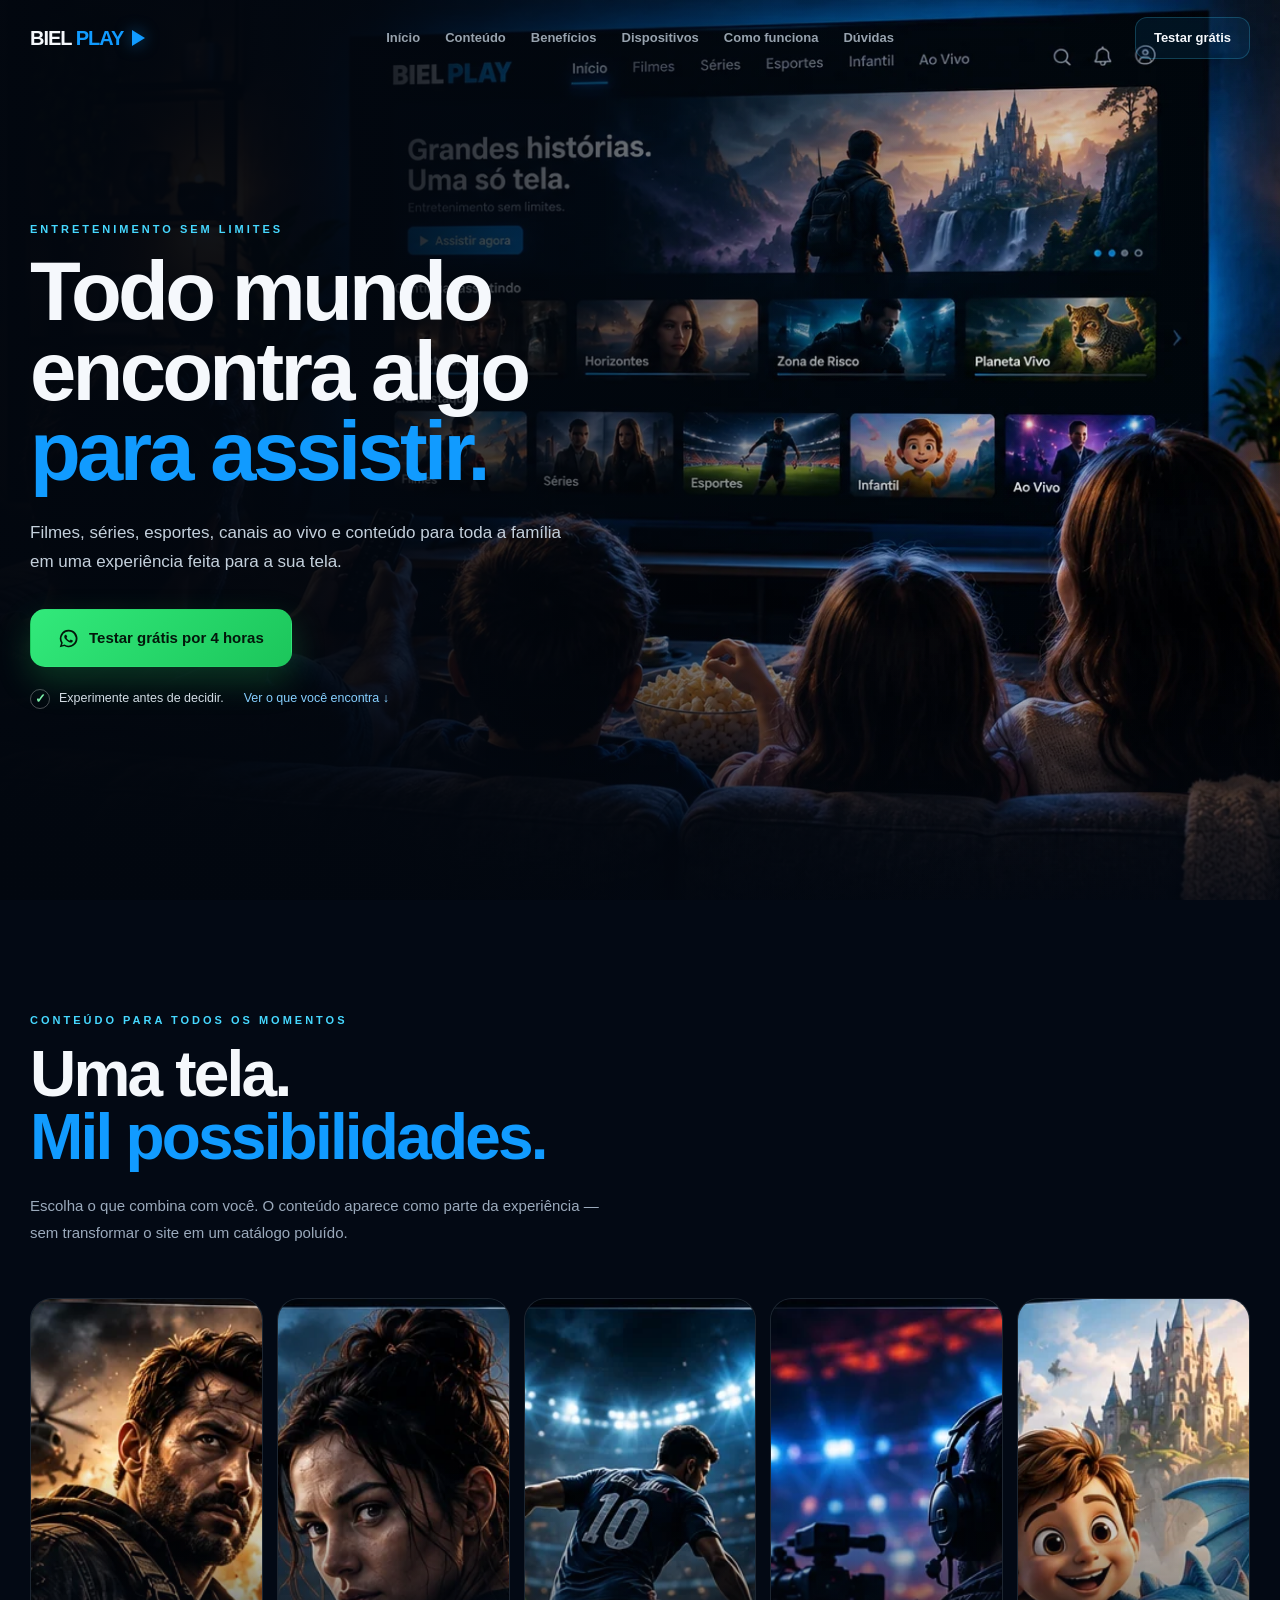
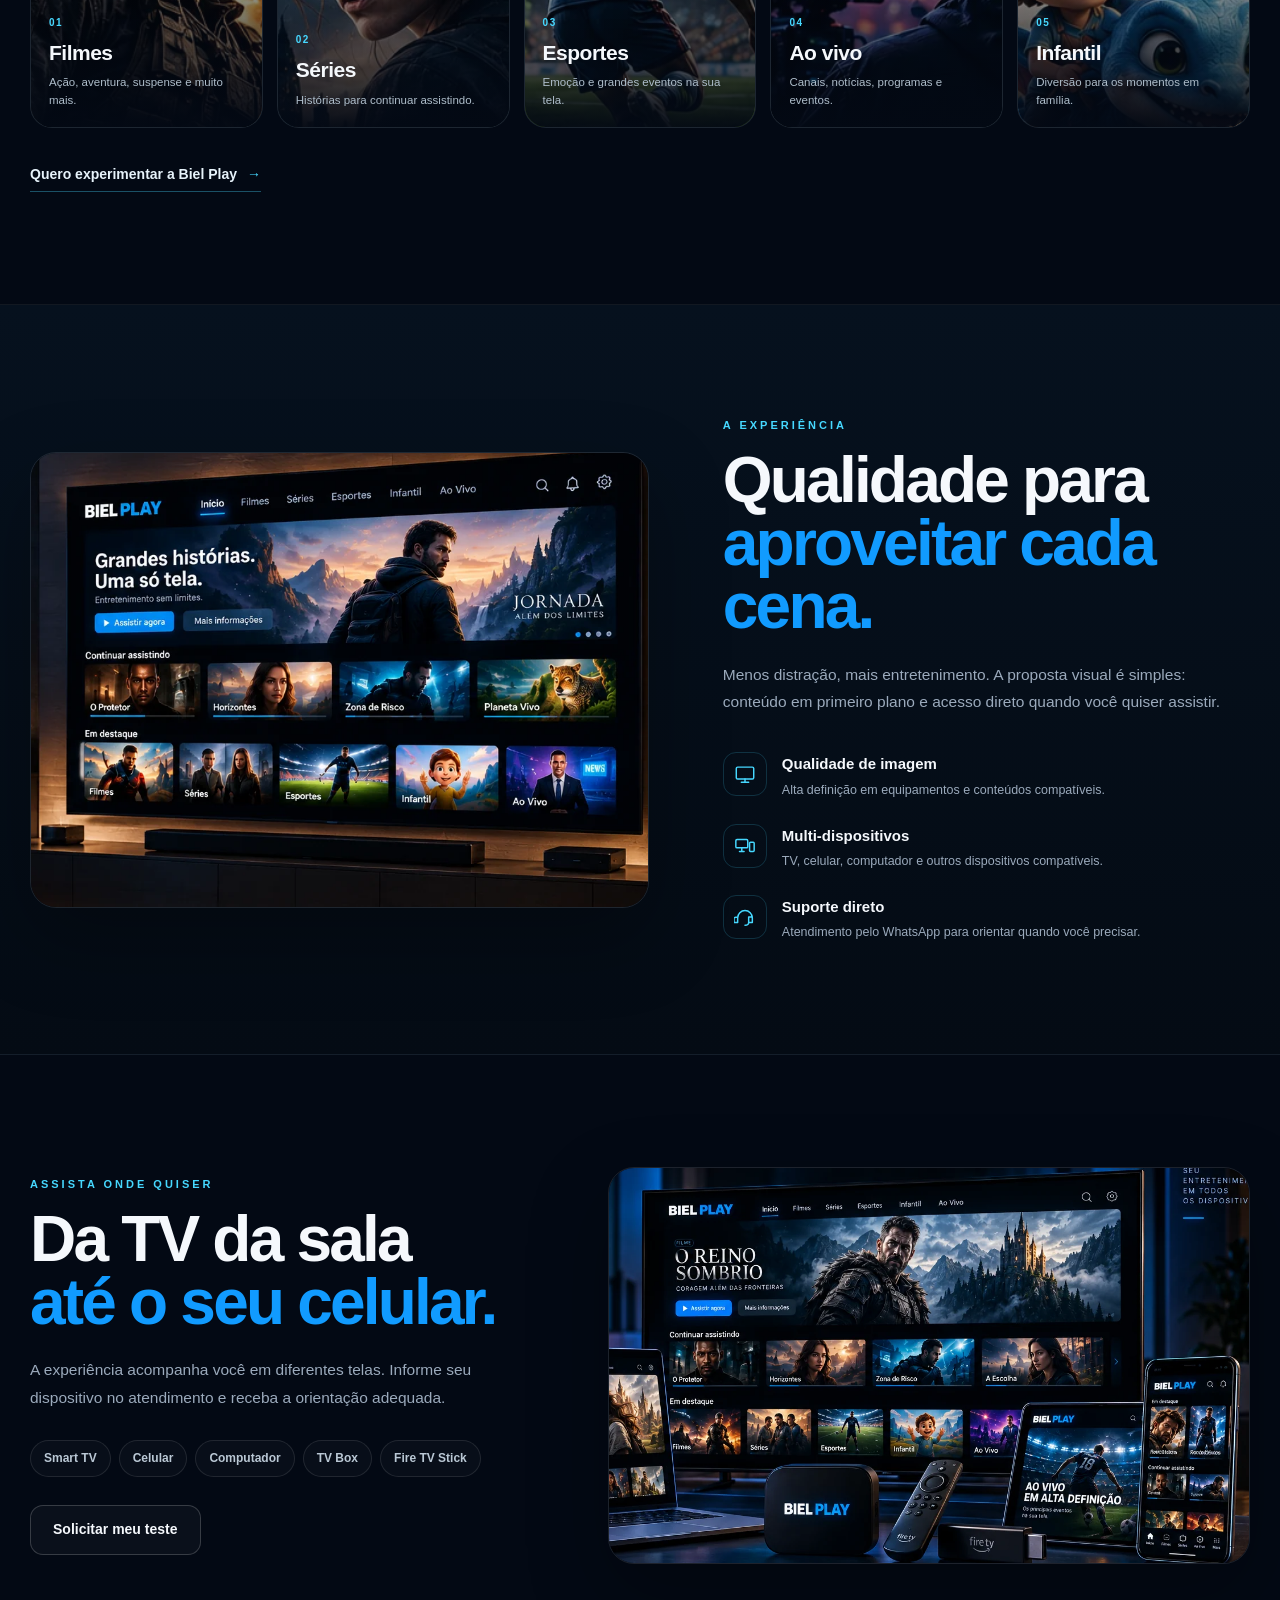
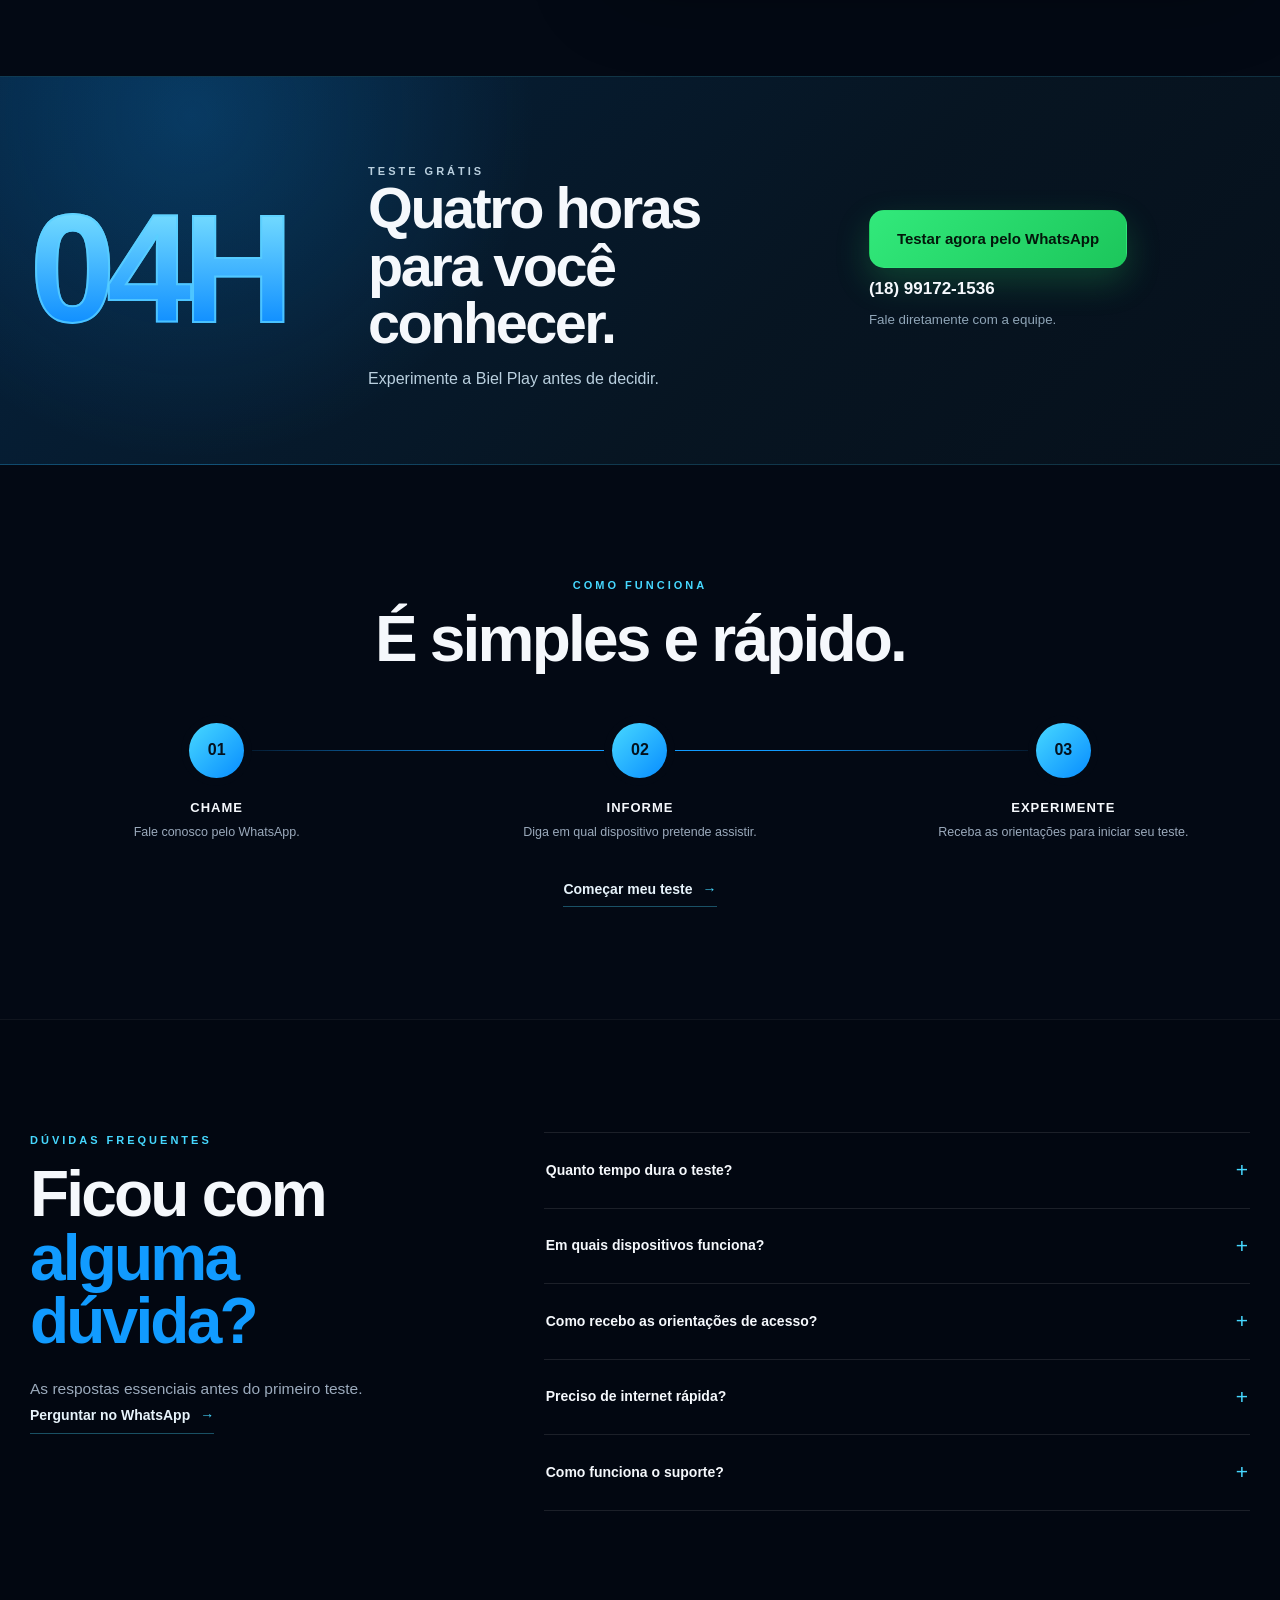
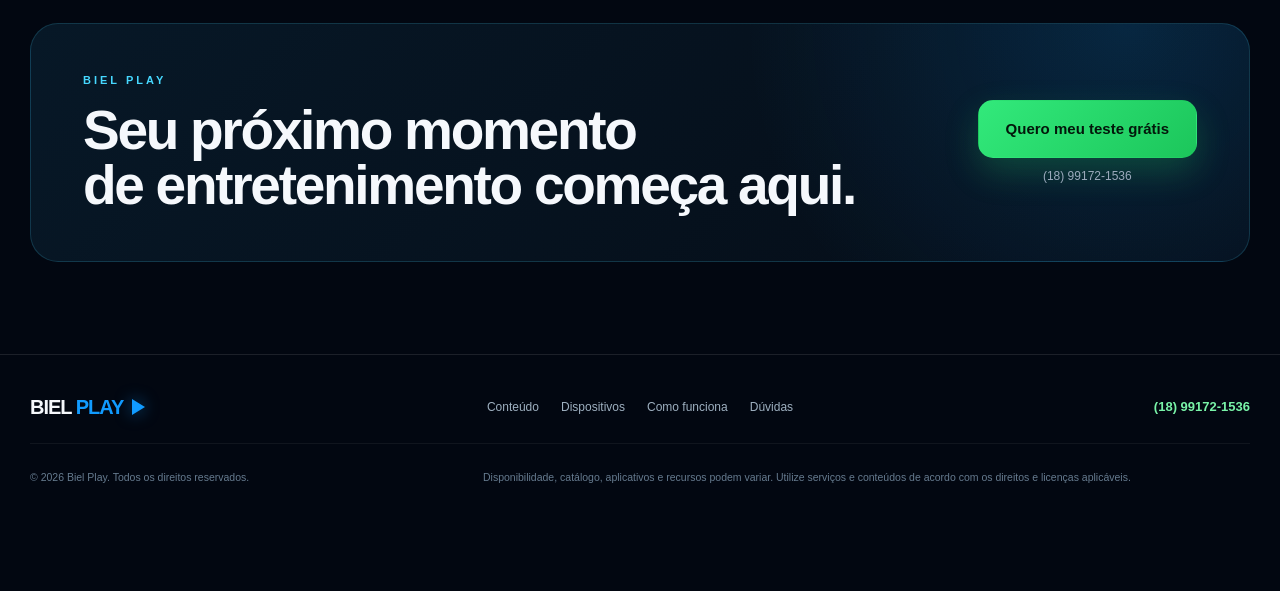
==== commit 33f787e4: "Add files via upload" ====
--- a/index.html
+++ b/index.html
@@ -4,7 +4,7 @@
   <meta charset="utf-8">
   <meta name="viewport" content="width=device-width,initial-scale=1,viewport-fit=cover">
   <meta http-equiv="Cache-Control" content="no-cache, no-store, must-revalidate">
-  <meta name="biel-play-build" content="2026-09-09-cacheproof-1">
+  <meta name="biel-play-build" content="2026-09-09-mobile-v2">
   <title>Biel Play — Entretenimento sem limites</title>
   <meta name="description" content="Filmes, séries, esportes, canais ao vivo e conteúdo para toda a família. Solicite um teste grátis de 4 horas pelo WhatsApp.">
   <meta name="theme-color" content="#030914">
@@ -17,7 +17,7 @@
   <meta name="twitter:card" content="summary_large_image">
 
   <link rel="icon" href="assets/bp-favicon-v20260909.svg" type="image/svg+xml">
-<style id="biel-play-css-v20260909">
+<style id="biel-play-css-mobile-v2">
 :root{
   --bg:#030914;
   --bg2:#07111f;
@@ -240,6 +240,401 @@
   body.past-hero .floating-wpp { visibility:visible; pointer-events:auto; }
 }
 
+/* ============================================================
+   BIEL PLAY — MOBILE V2
+   Corrige hero, overflow horizontal e CTA flutuante.
+   ============================================================ */
+
+/* Robustez global */
+html, body { width: 100%; max-width: 100%; overflow-x: clip; }
+img { max-width: 100%; height: auto; }
+.experience-grid > *,
+.devices-grid > *,
+.faq-grid > *,
+.trial-grid > * { min-width: 0; }
+
+/* CTA flutuante: escondido de verdade até sair do hero */
+.floating-wpp {
+  visibility: hidden;
+  pointer-events: none;
+}
+body.past-hero .floating-wpp {
+  visibility: visible;
+  pointer-events: auto;
+}
+
+/* Evita que scroll horizontal de chips/posters aumente o layout */
+.poster-track,
+.device-list {
+  max-width: 100%;
+  min-width: 0;
+}
+
+/* Tablet */
+@media (max-width: 1020px) {
+  .experience-grid,
+  .devices-grid,
+  .faq-grid {
+    grid-template-columns: minmax(0, 1fr) !important;
+  }
+}
+
+/* Mobile real — composição própria, não desktop espremido */
+@media (max-width: 720px) {
+  .container {
+    width: min(var(--max), calc(100% - 28px));
+  }
+
+  /* HEADER */
+  .header,
+  .nav { height: 68px; }
+
+  .mobile-nav { top: 68px; }
+
+  /* HERO:
+     imagem vira uma faixa cinematográfica real no topo,
+     copy fica abaixo com leve sobreposição. */
+  .hero {
+    min-height: auto !important;
+    display: block !important;
+    overflow: hidden;
+    padding: 0 0 34px;
+    background: #030914;
+  }
+
+  .hero-picture {
+    position: relative !important;
+    inset: auto !important;
+    display: block;
+    width: 100%;
+    height: clamp(330px, 91vw, 395px);
+    margin-top: 68px;
+    overflow: hidden;
+  }
+
+  .hero-picture img {
+    position: absolute !important;
+    inset: 0 !important;
+    width: 100%;
+    height: 100% !important;
+    object-fit: cover !important;
+    object-position: 51% 57% !important;
+    transform: none !important;
+  }
+
+  /* Fade somente sobre a fotografia */
+  .hero-mask {
+    top: 68px !important;
+    bottom: auto !important;
+    height: clamp(330px, 91vw, 395px) !important;
+    background:
+      linear-gradient(
+        180deg,
+        rgba(3,9,20,.08) 0%,
+        rgba(3,9,20,.04) 48%,
+        rgba(3,9,20,.32) 68%,
+        rgba(3,9,20,.86) 89%,
+        #030914 100%
+      ) !important;
+    pointer-events: none;
+  }
+
+  .hero-content {
+    position: relative !important;
+    z-index: 3;
+    display: block !important;
+    padding: 0 0 8px !important;
+    margin-top: -58px;
+  }
+
+  .hero-copy {
+    width: 100% !important;
+    max-width: 520px;
+  }
+
+  .hero .eyebrow {
+    margin-bottom: 10px;
+    font-size: 10px;
+    letter-spacing: 2.35px;
+  }
+
+  .hero h1 {
+    font-size: clamp(40px, 11.1vw, 48px) !important;
+    line-height: .99 !important;
+    letter-spacing: -2.1px !important;
+    max-width: 100%;
+  }
+
+  .hero-lead {
+    max-width: 100% !important;
+    margin: 17px 0 22px !important;
+    font-size: 14.5px !important;
+    line-height: 1.62 !important;
+    color: #bcc9d6;
+  }
+
+  .hero .button-large {
+    width: 100%;
+    min-height: 56px;
+    padding-inline: 16px;
+    font-size: 14.5px;
+  }
+
+  .hero-meta {
+    margin-top: 15px !important;
+    gap: 8px;
+    font-size: 12px !important;
+  }
+
+  .hero-meta a {
+    width: 100%;
+    margin: 4px 0 0 !important;
+    font-size: 12px;
+  }
+
+  /* SEÇÕES */
+  .section {
+    padding: 70px 0 !important;
+    overflow: hidden;
+  }
+
+  .section-title,
+  .section-title-center {
+    margin-bottom: 30px !important;
+  }
+
+  .section-title h2,
+  .experience h2,
+  .devices h2,
+  .faq h2 {
+    font-size: clamp(34px, 9.8vw, 44px) !important;
+    line-height: 1.01 !important;
+    letter-spacing: -1.8px !important;
+  }
+
+  .section-title > p:last-child,
+  .experience-copy .lead,
+  .devices-copy .lead,
+  .faq-intro .lead {
+    margin-top: 16px !important;
+    font-size: 14px !important;
+    line-height: 1.66 !important;
+  }
+
+  /* POSTERS — swipe sem aumentar largura da página */
+  .poster-track {
+    display: flex !important;
+    grid-template-columns: none !important;
+    width: auto;
+    overflow-x: auto;
+    overflow-y: hidden;
+    scroll-snap-type: x mandatory;
+    overscroll-behavior-inline: contain;
+    -webkit-overflow-scrolling: touch;
+    gap: 12px;
+    padding: 0 14px 10px 0;
+    margin: 0 -14px 0 0;
+    scrollbar-width: none;
+  }
+
+  .poster-track::-webkit-scrollbar { display: none; }
+
+  .poster-card,
+  .poster-card:nth-child(4),
+  .poster-card:nth-child(5) {
+    flex: 0 0 min(79vw, 310px) !important;
+    width: min(79vw, 310px);
+    min-width: 0;
+    min-height: 405px !important;
+    scroll-snap-align: start;
+  }
+
+  /* EXPERIÊNCIA — título primeiro no mobile */
+  .experience-grid {
+    grid-template-columns: minmax(0,1fr) !important;
+    gap: 28px !important;
+  }
+
+  .experience-copy { order: 1; }
+  .experience-media { order: 2; }
+
+  .experience-media,
+  .devices-media {
+    width: 100%;
+    max-width: 100%;
+    border-radius: 18px !important;
+  }
+
+  .experience-media img {
+    width: 100%;
+    aspect-ratio: 16 / 11 !important;
+    object-fit: cover !important;
+    object-position: 55% 48%;
+  }
+
+  .benefit-list {
+    gap: 20px !important;
+    margin-top: 26px !important;
+  }
+
+  /* DISPOSITIVOS — zero overflow */
+  .devices-grid {
+    grid-template-columns: minmax(0,1fr) !important;
+    gap: 28px !important;
+  }
+
+  .devices-copy {
+    order: 1 !important;
+    width: 100%;
+    min-width: 0;
+  }
+
+  .devices-media {
+    order: 2;
+    width: 100%;
+    min-width: 0;
+  }
+
+  .devices-media img {
+    display: block;
+    width: 100% !important;
+    max-width: 100% !important;
+    aspect-ratio: 16 / 10 !important;
+    object-fit: cover !important;
+    object-position: 54% 51%;
+  }
+
+  .device-list {
+    display: flex;
+    width: 100%;
+    overflow-x: auto;
+    overflow-y: hidden;
+    flex-wrap: nowrap !important;
+    overscroll-behavior-inline: contain;
+    -webkit-overflow-scrolling: touch;
+    padding-bottom: 6px;
+    scrollbar-width: none;
+  }
+
+  .device-list::-webkit-scrollbar { display: none; }
+  .device-list span { flex: 0 0 auto; white-space: nowrap; }
+
+  .devices-copy .button {
+    width: 100%;
+  }
+
+  /* 04H */
+  .trial {
+    padding: 54px 0 !important;
+    overflow: hidden;
+  }
+
+  .trial-grid {
+    grid-template-columns: minmax(0,1fr) !important;
+    gap: 19px !important;
+    text-align: center;
+  }
+
+  .trial-big {
+    font-size: clamp(92px, 29vw, 116px) !important;
+    line-height: .78;
+    letter-spacing: -6px !important;
+  }
+
+  .trial-copy h2 {
+    font-size: clamp(34px, 9.6vw, 44px) !important;
+    line-height: 1.02;
+    letter-spacing: -1.8px;
+  }
+
+  .trial-copy p { margin-top: 11px; }
+
+  .trial-action {
+    align-items: center !important;
+    width: 100%;
+    margin-top: 5px;
+  }
+
+  .trial-action .button {
+    width: 100%;
+  }
+
+  /* TIMELINE */
+  .steps-line {
+    grid-template-columns: minmax(0,1fr) !important;
+    gap: 25px !important;
+  }
+
+  .steps-line article {
+    min-width: 0;
+  }
+
+  /* FAQ */
+  .faq-grid {
+    grid-template-columns: minmax(0,1fr) !important;
+    gap: 28px !important;
+  }
+
+  summary {
+    font-size: 13.5px !important;
+    line-height: 1.45;
+  }
+
+  /* FINAL */
+  .final-inner {
+    width: 100%;
+    max-width: 100%;
+    padding: 30px 22px !important;
+  }
+
+  /* BOTÃO FIXO:
+     compacto e nunca visível no hero */
+  .floating-wpp {
+    display: flex !important;
+    left: 14px !important;
+    right: 14px !important;
+    width: auto !important;
+    bottom: calc(10px + env(safe-area-inset-bottom)) !important;
+    min-height: 52px !important;
+    border-radius: 14px !important;
+    font-size: 14px !important;
+    transform: translateY(calc(120% + env(safe-area-inset-bottom))) !important;
+    opacity: 0 !important;
+  }
+
+  body.past-hero .floating-wpp {
+    transform: translateY(0) !important;
+    opacity: 1 !important;
+  }
+
+  .footer {
+    padding-bottom: calc(98px + env(safe-area-inset-bottom)) !important;
+  }
+}
+
+@media (max-width: 390px) {
+  .hero-picture,
+  .hero-mask {
+    height: 345px !important;
+  }
+
+  .hero h1 {
+    font-size: 40px !important;
+  }
+
+  .hero-content {
+    margin-top: -48px;
+  }
+
+  .poster-card,
+  .poster-card:nth-child(4),
+  .poster-card:nth-child(5) {
+    flex-basis: 82vw !important;
+    width: 82vw;
+    min-height: 390px !important;
+  }
+}
+
 </style>
 </head>
 <body>
@@ -281,7 +676,7 @@
     <!-- HERO -->
     <section class="hero" id="inicio">
       <picture class="hero-picture" aria-hidden="true">
-        <source media="(max-width: 720px)" srcset="assets/bp-hero-mobile-v20260909.webp">
+        <source media="(max-width: 720px)" srcset="assets/bp-hero-desktop-v20260909.webp">
         <img src="assets/bp-hero-desktop-v20260909.webp" alt="" width="1672" height="941" fetchpriority="high" decoding="async">
       </picture>
       <div class="hero-mask" aria-hidden="true"></div>
@@ -493,7 +888,7 @@
     <span>Teste grátis</span>
   </a>
 
-  <script id="biel-play-js-v20260909">
+  <script id="biel-play-js-mobile-v2">
 (() => {
   const PHONE = "5518991721536";
   const BASE_MESSAGE = "Olá! Vim pelo site da Biel Play e quero solicitar meu teste grátis de 4 horas.";
@@ -502,7 +897,9 @@
     const params = new URLSearchParams(location.search);
     const keys = ["utm_source","utm_medium","utm_campaign","utm_content","utm_term"];
     const origin = keys.filter(k => params.get(k)).map(k => `${k}=${params.get(k)}`).join(" | ");
-    const message = origin ? `${BASE_MESSAGE}\n\nOrigem: ${origin}` : BASE_MESSAGE;
+    const message = origin ? `${BASE_MESSAGE}
+
+Origem: ${origin}` : BASE_MESSAGE;
     return `https://wa.me/${PHONE}?text=${encodeURIComponent(message)}`;
   }
 
@@ -569,7 +966,6 @@
 
   document.getElementById("year").textContent = new Date().getFullYear();
 })();
-
 </script>
 </body>
 </html>
